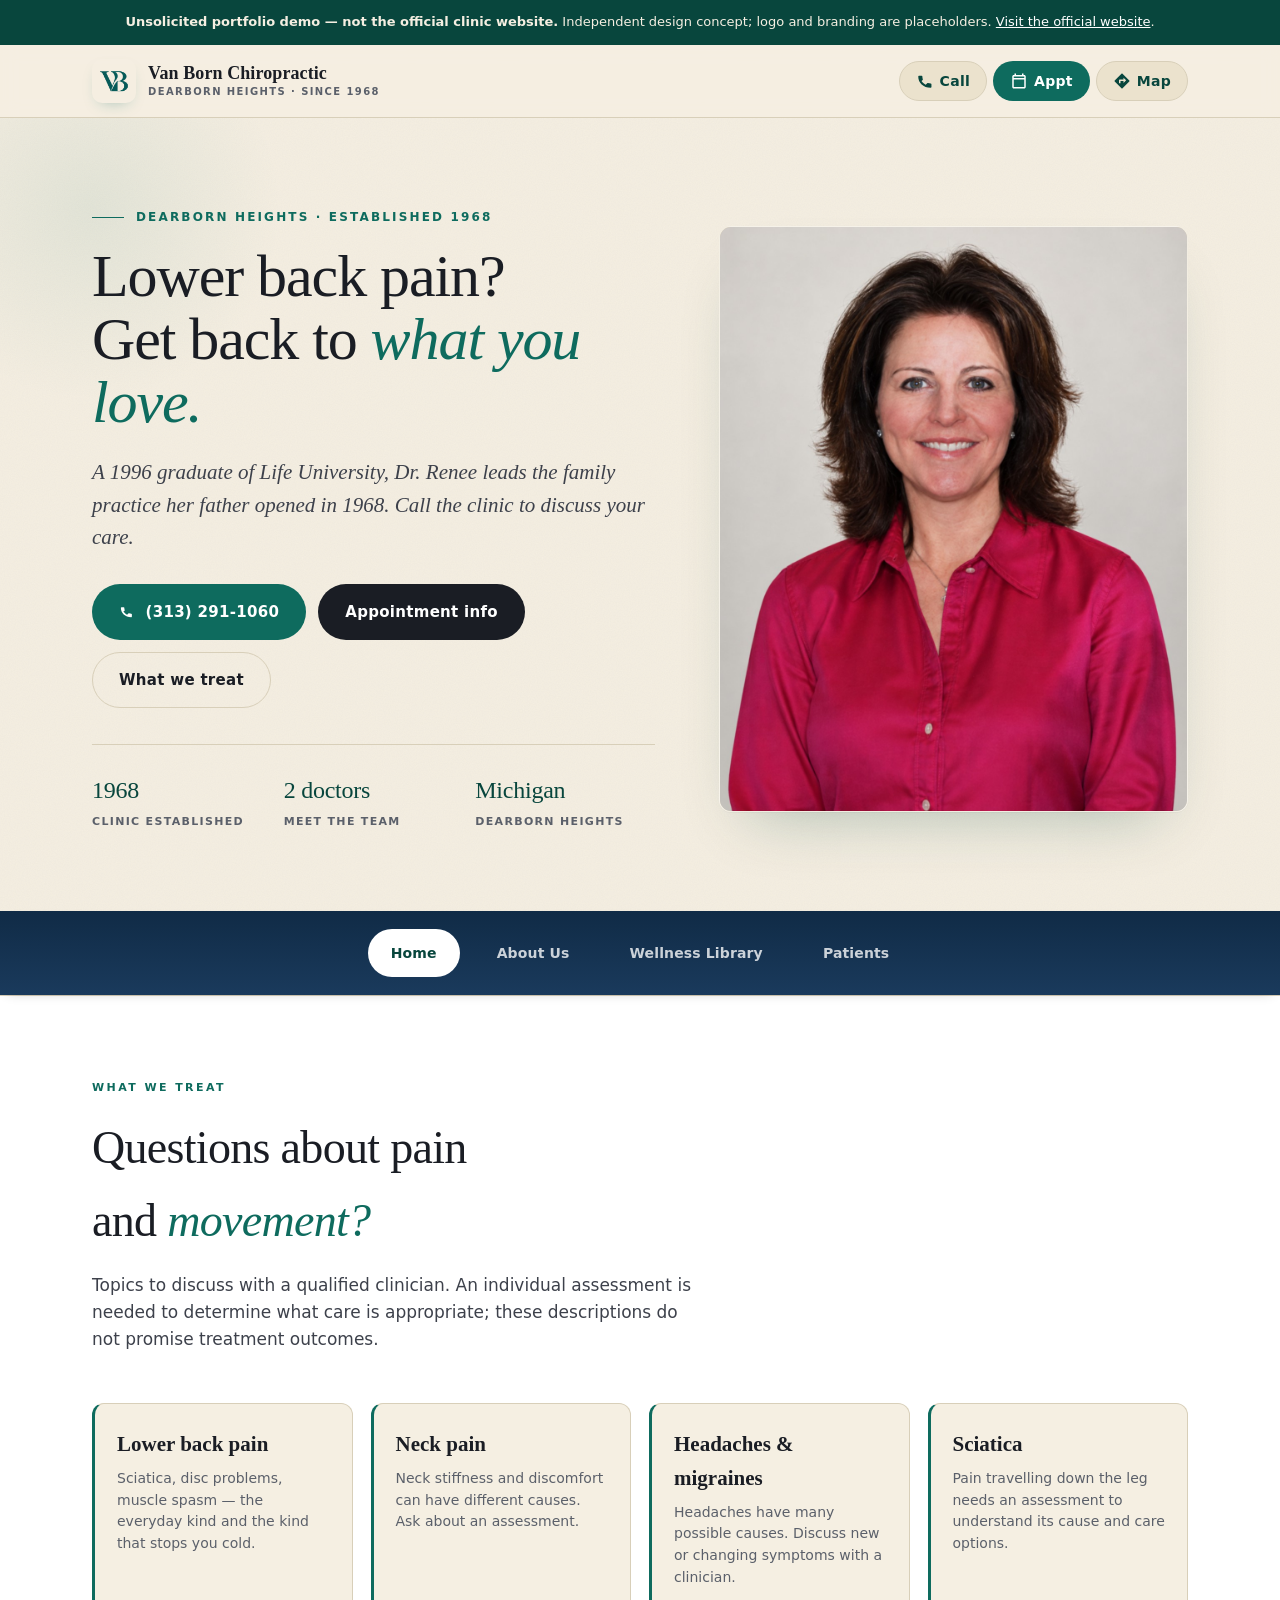
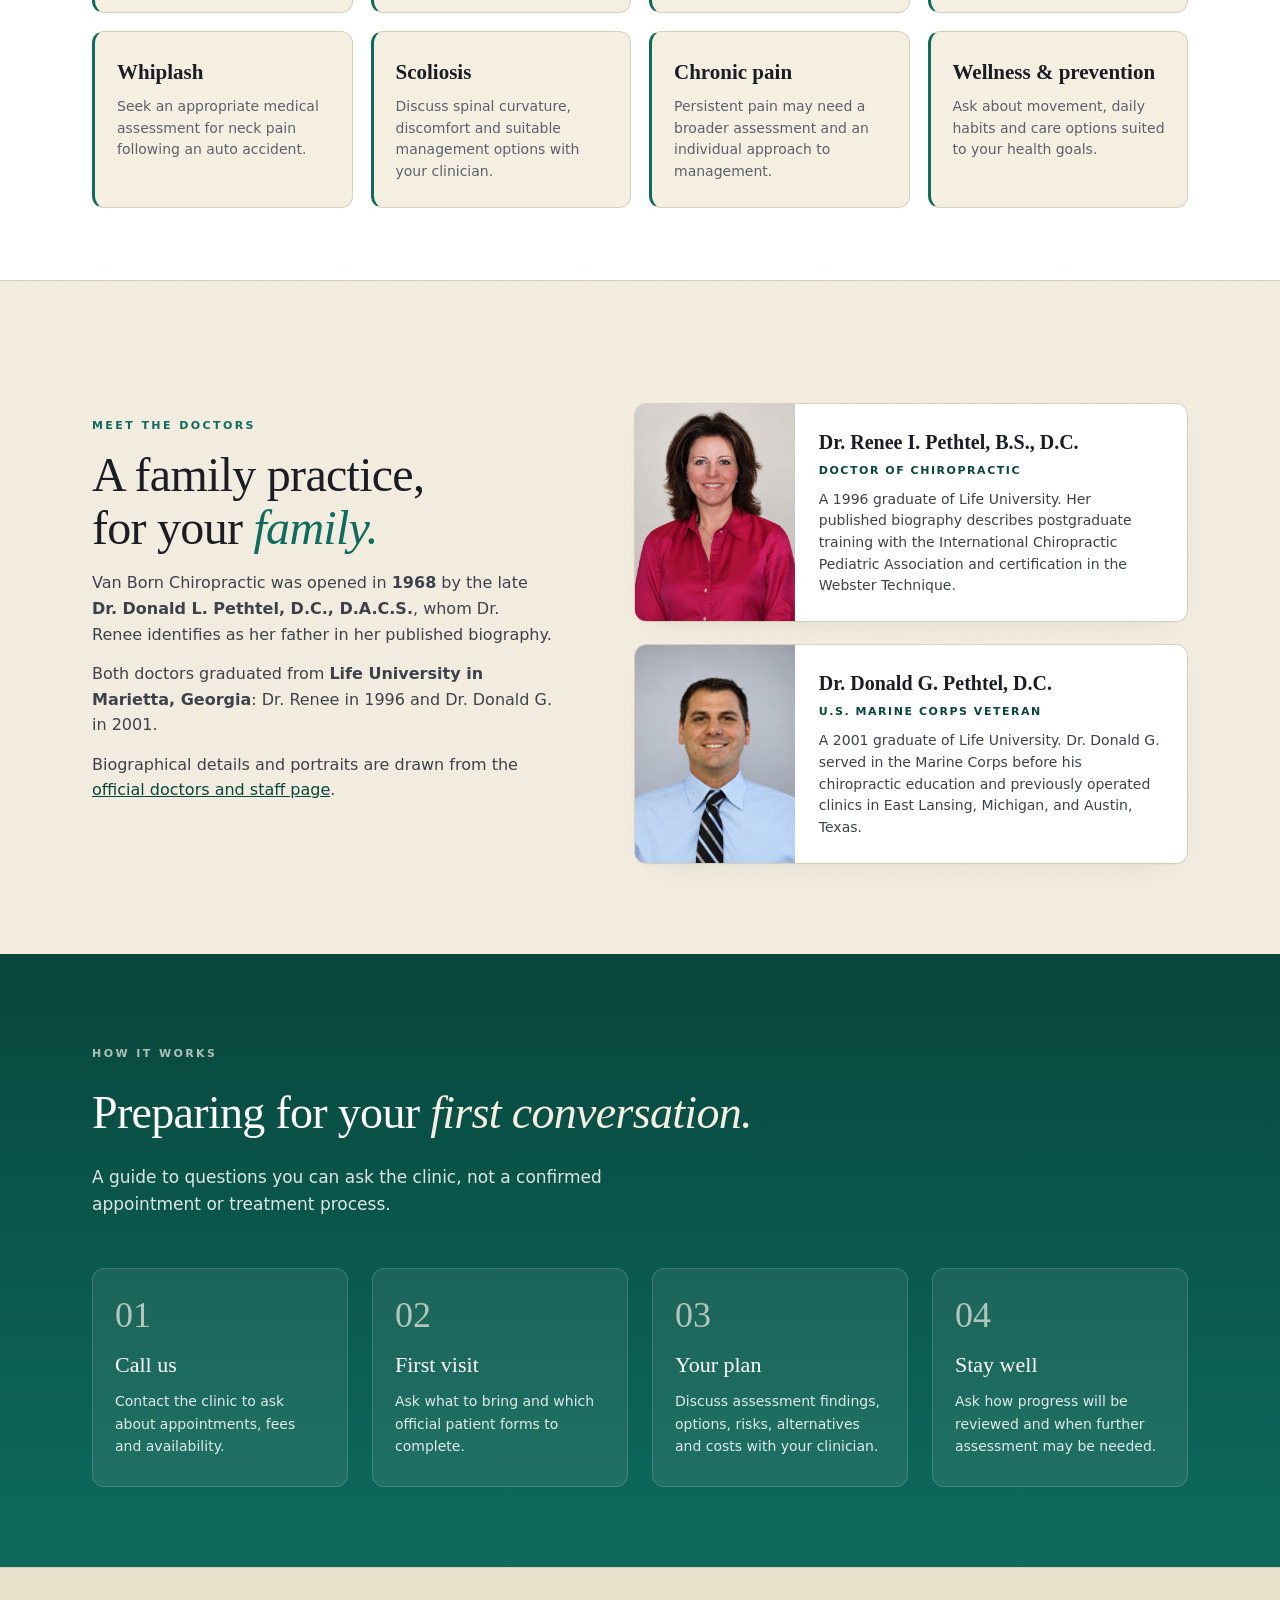
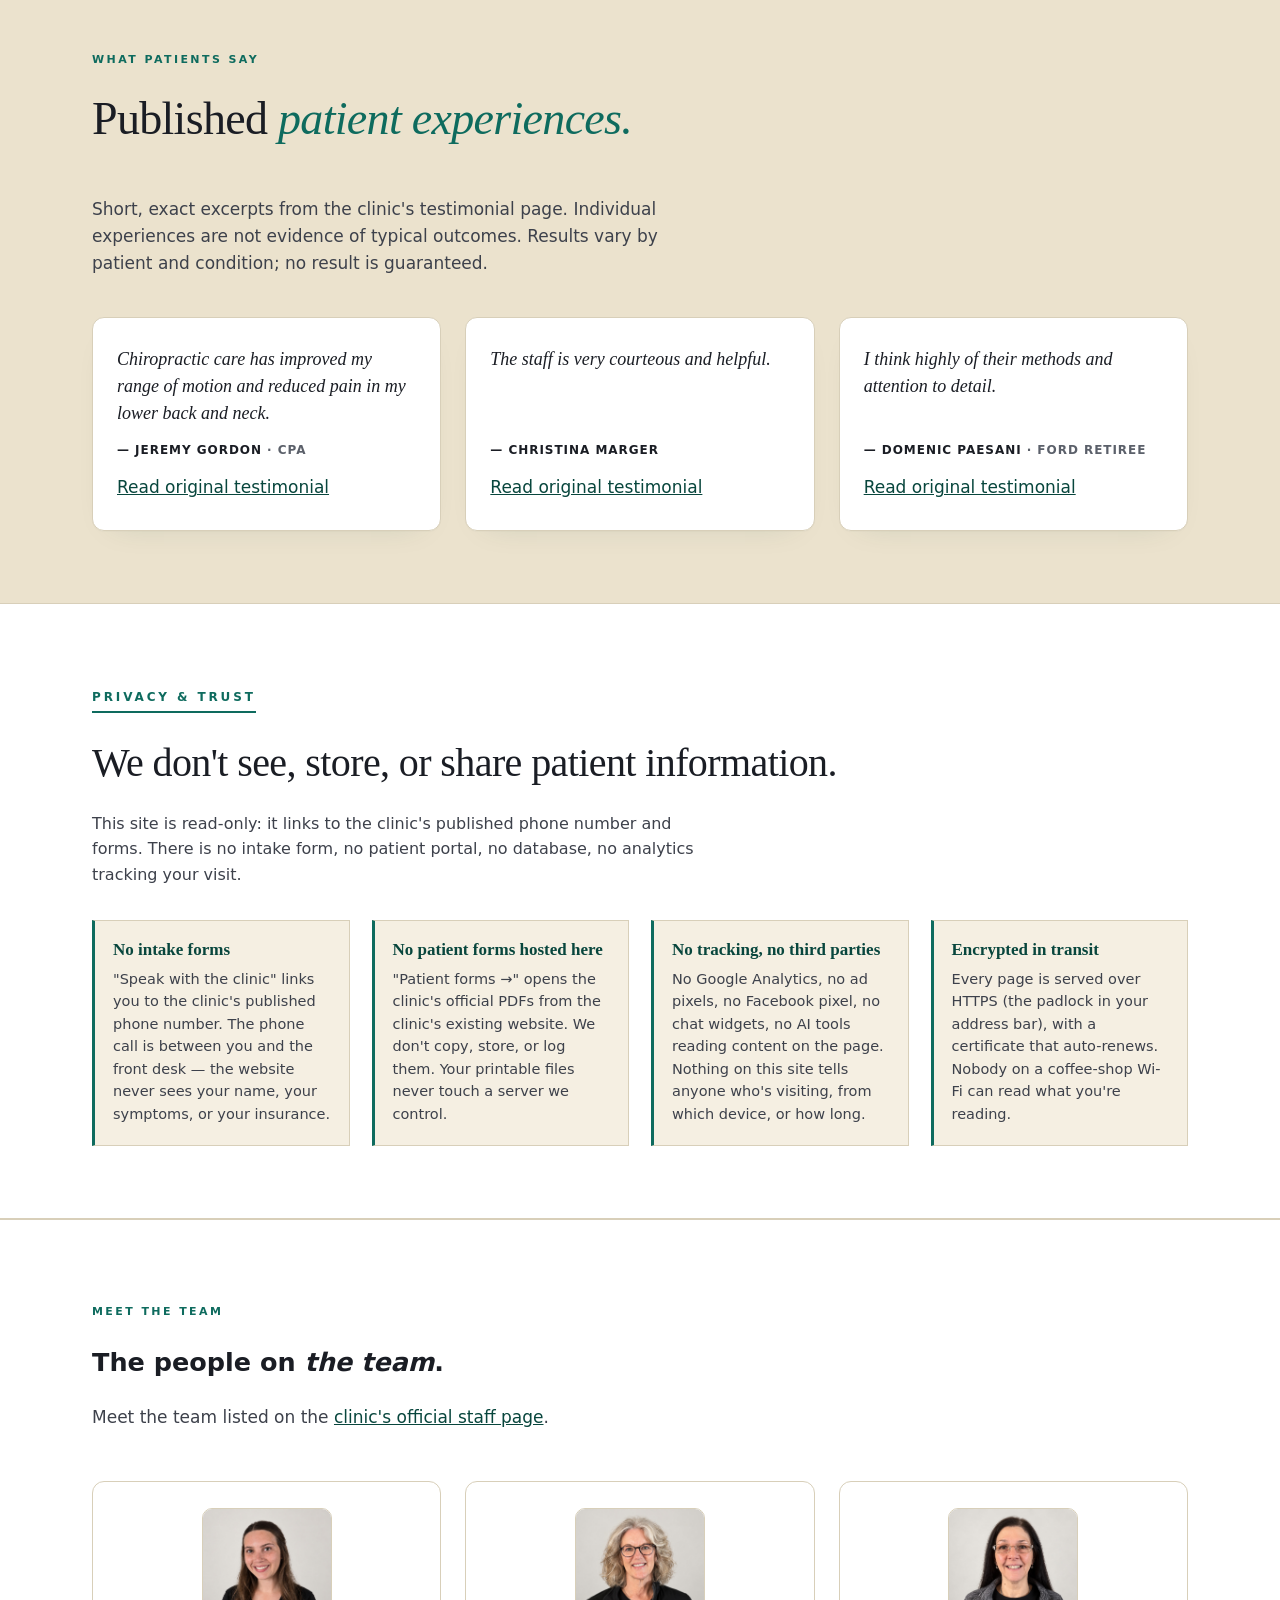
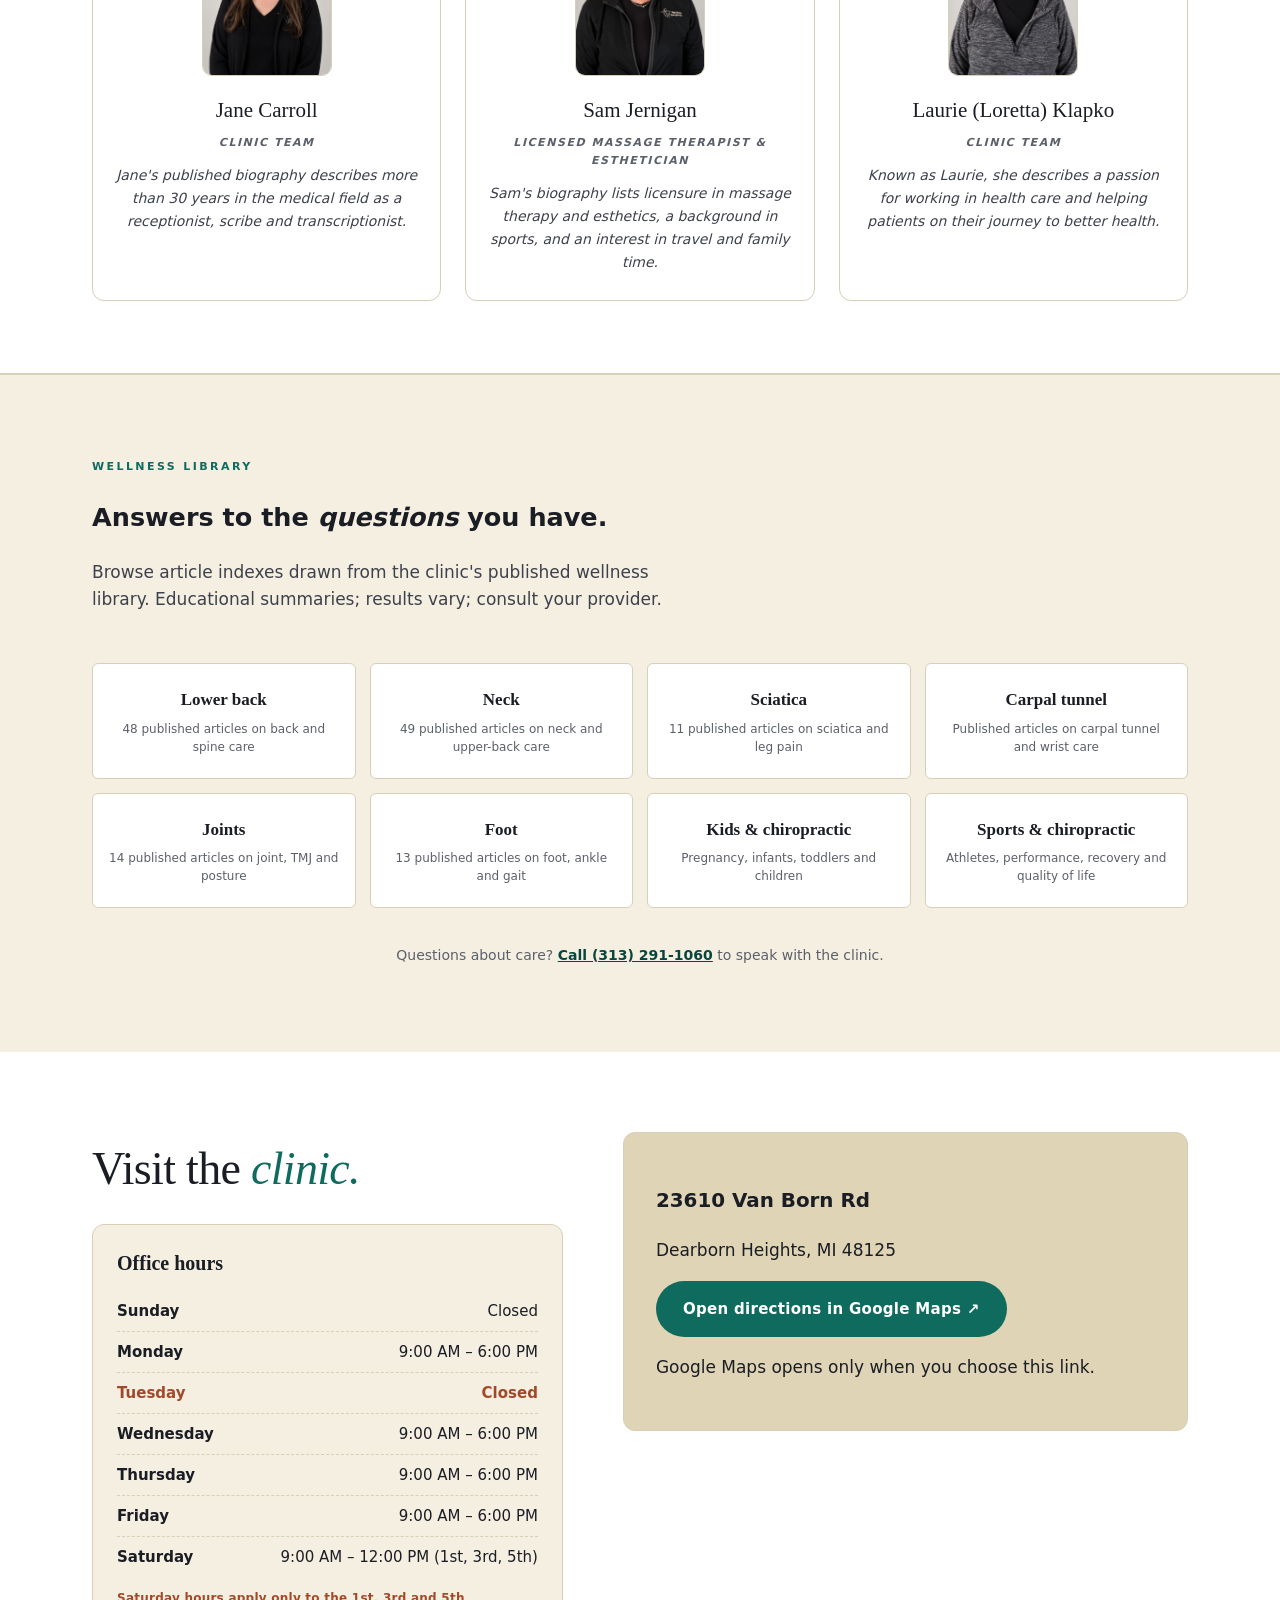
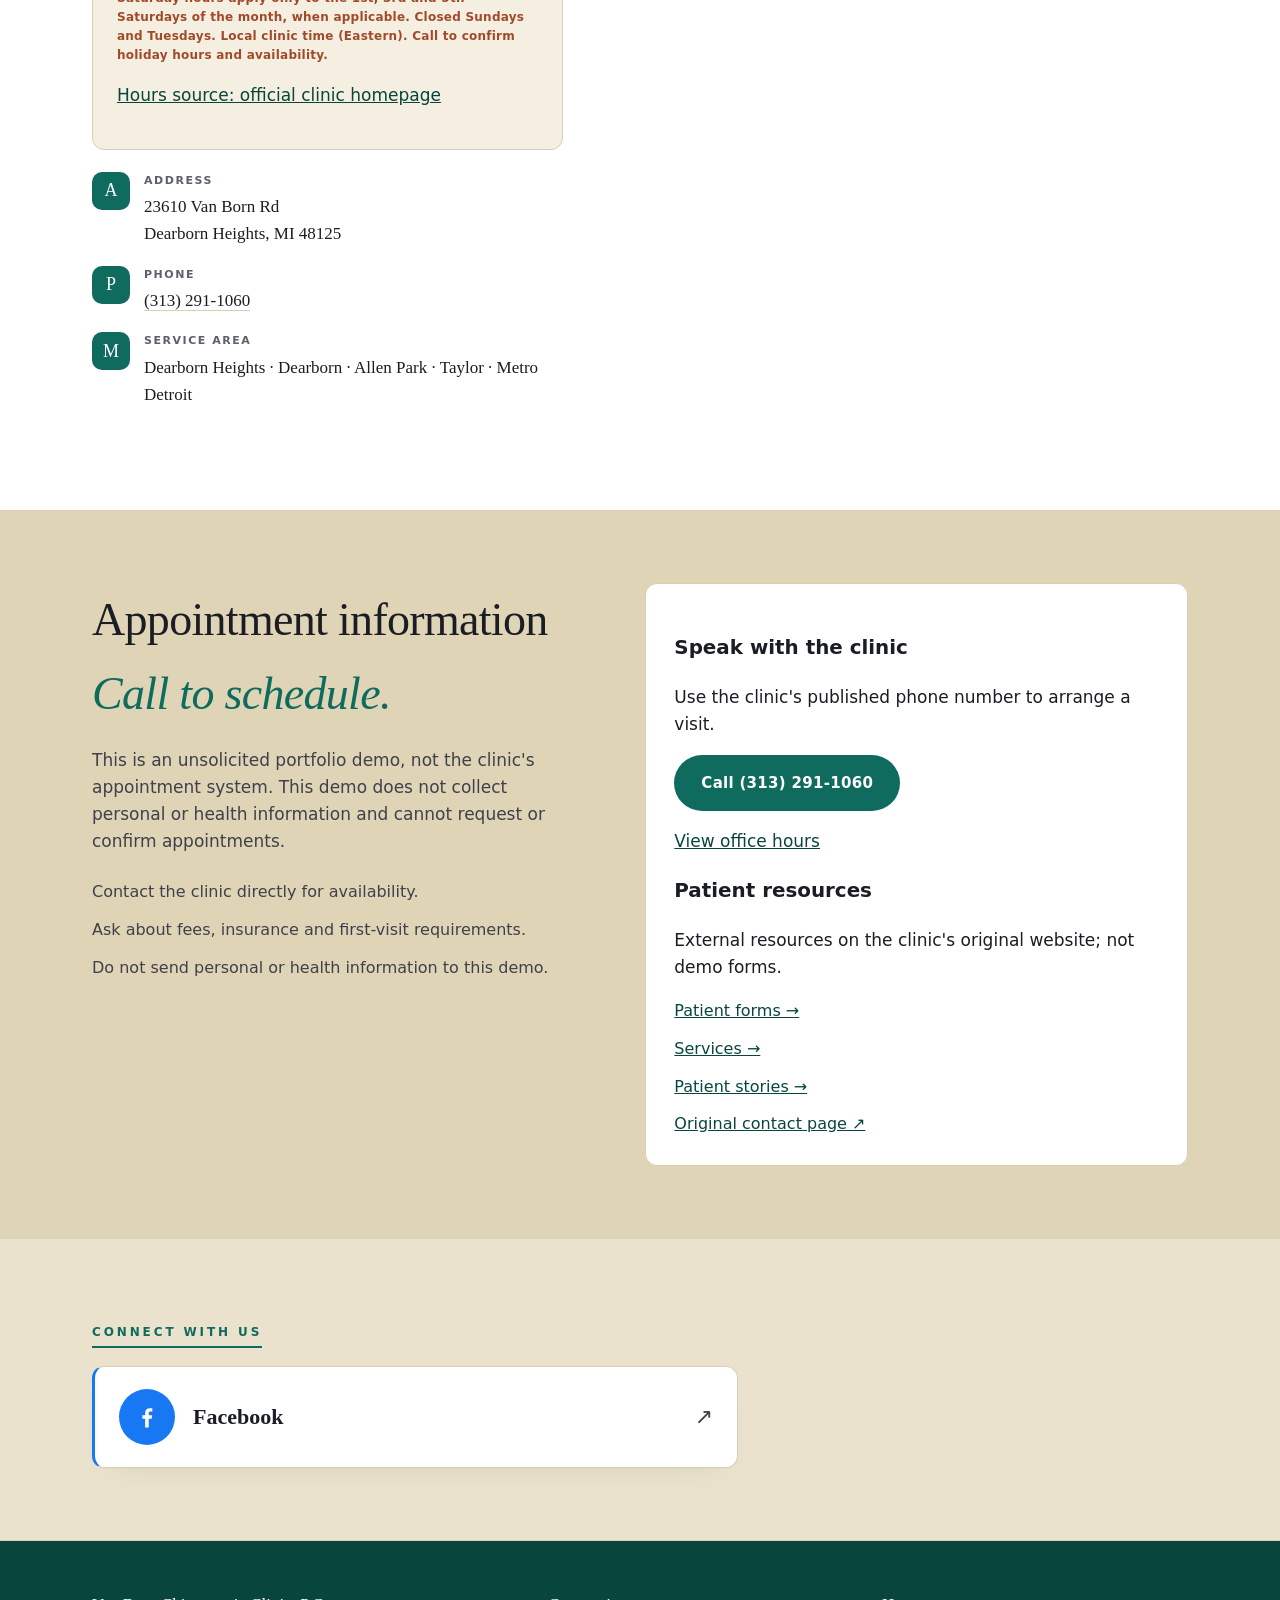
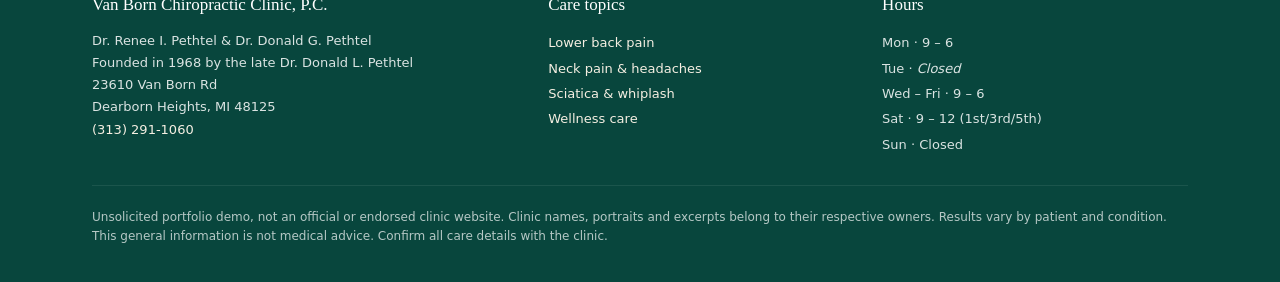
==== index.html @ 7bb1f462 "Van Born: move 'Connect with us' to page bottom + slim card User feedback (with two screenshots show" ====
<!DOCTYPE html>
<html lang="en">
<head>
<meta charset="UTF-8" />
<meta name="viewport" content="width=device-width, initial-scale=1, viewport-fit=cover" />
<meta name="theme-color" content="#0e6b5e" />
<meta name="robots" content="noindex, nofollow" />
<meta name="description" content="Unsolicited portfolio demo for Van Born Chiropractic, founded in 1968 by the late Dr. Donald L. Pethtel. Not the official clinic website." />
<meta property="og:title" content="Portfolio demo — Van Born Chiropractic · Since 1968" />
<meta property="og:description" content="Independent, unsolicited design concept. Not the official clinic website. No appointment or health information is collected." />
<meta property="og:type" content="website" />
<title>Portfolio demo — Van Born Chiropractic · Since 1968</title>
<link rel="icon" href="assets/v-monogram-final.png" type="image/png" />

<script type="application/ld+json">
{
  "@context": "https://schema.org",
  "@type": "WebPage",
  "name": "Unsolicited portfolio demo — Van Born Chiropractic",
  "description": "Independent design concept, not the official clinic website.",
  "about": {
    "@type": "MedicalClinic",
    "name": "Van Born Chiropractic Clinic, P.C.",
    "url": "https://www.vanbornchiropractic.com/",
    "foundingDate": "1968",
    "founder": { "@type": "Person", "name": "Donald L. Pethtel" }
  }
}
</script>

<style>
/* ===========================================================
   VAN BORN CHIROPRACTIC v2
   Palette: deep medical-green + cream + brass
   Idea: warm, clinical-but-not-cold. Phone-CTA first.
   =========================================================== */
:root {
  --c-green:       #0e6b5e;
  --c-green-dark:  #08463d;
  --c-green-light: #14927f;
  --c-cream:       #f5efe2;
  --c-cream-2:     #ebe2cd;
  --c-cream-3:     #e0d4b6;
  --c-ink:         #1a1d24;
  --c-ink-soft:    #3d414b;
  --c-muted:       #5b606a;
  --c-line:        #d8cfb9;
  --c-brass:       #b8975c;
  --c-rust:        #a04a2a;
  --r: 6px;
  --r-lg: 12px;
  --max: 1140px;
  --serif: "Cormorant Garamond", "Garamond", Georgia, serif;
  --sans:  "Inter", -apple-system, BlinkMacSystemFont, "Segoe UI", system-ui, sans-serif;
}
* { box-sizing: border-box; }
html { -webkit-text-size-adjust: 100%; scroll-behavior: smooth; }
body {
  margin: 0;
  font-family: var(--sans);
  background: var(--c-cream);
  color: var(--c-ink);
  line-height: 1.6;
  font-size: 17px;
  /* subtle paper grain */
  background-image: url("data:image/svg+xml;utf8,<svg xmlns='http://www.w3.org/2000/svg' width='240' height='240'><filter id='n'><feTurbulence type='fractalNoise' baseFrequency='0.85' numOctaves='2' stitchTiles='stitch'/><feColorMatrix values='0 0 0 0 0.16 0 0 0 0 0.14 0 0 0 0 0.10 0 0 0 0.04 0'/></filter><rect width='240' height='240' filter='url(%23n)'/></svg>");
}
img { max-width: 100%; height: auto; display: block; }
a { color: var(--c-green-dark); }
button { font: inherit; cursor: pointer; }

.wrap { max-width: var(--max); margin: 0 auto; padding: 0 22px; }

/* ===========================================================
   Header — phone-CTA visible up top
   =========================================================== */
header.top {
  background: var(--c-cream);
  border-bottom: 1px solid var(--c-line);
  position: sticky; top: 0; z-index: 50;
  backdrop-filter: blur(8px);
  -webkit-backdrop-filter: blur(8px);
  background: rgba(245, 239, 226, 0.94);
}
header.top .wrap {
  display: flex; align-items: center; justify-content: space-between;
  padding: 14px 22px;
  gap: 14px;
}
.brand { display: flex; align-items: center; gap: 12px; text-decoration: none; color: var(--c-ink); }

.brand .name {
  font-family: var(--serif);
  font-size: 18px;
  font-weight: 600;
  line-height: 1.05;
  letter-spacing: .005em;
}
.brand .name small {
  display: block;
  font-family: var(--sans);
  font-size: 10px;
  font-weight: 700;
  letter-spacing: .14em;
  text-transform: uppercase;
  color: var(--c-muted);
  margin-top: 4px;
}

header.top .call {
  background: var(--c-green);
  color: #fff;
  text-decoration: none;
  padding: 12px 18px;
  border-radius: 999px;
  font-weight: 700;
  font-size: 14px;
  letter-spacing: .02em;
  display: inline-flex;
  align-items: center;
  gap: 8px;
  white-space: nowrap;
  transition: background .12s ease, transform .12s ease;
}
header.top .call:hover { background: var(--c-green-dark); }
header.top .call:active { transform: translateY(1px); }
header.top .call .num { display: none; }
@media (min-width: 540px) { header.top .call .num { display: inline; } }

/* ===========================================================
   Hero — patient pain point, click-to-call, no stock photo
   =========================================================== */
.hero {
  padding: 64px 0 50px;
  position: relative;
  overflow: hidden;
}
.hero::before {
  /* Soft green wash on left */
  content: "";
  position: absolute;
  top: -120px; left: -120px;
  width: 420px; height: 420px;
  background: radial-gradient(circle, rgba(14,107,94,0.08), transparent 65%);
  pointer-events: none;
}
.hero .wrap {
  display: grid; gap: 50px;
  align-items: center;
  position: relative;
}
@media (min-width: 880px) {
  .hero .wrap { grid-template-columns: 1.2fr 1fr; gap: 64px; }
  .hero { padding: 90px 0 80px; }
}
.hero .eyebrow {
  font-size: 12px; font-weight: 700;
  letter-spacing: .18em; text-transform: uppercase;
  color: var(--c-green);
  margin: 0 0 18px;
  display: flex; align-items: center; gap: 12px;
}
.hero .eyebrow::before {
  content: ""; width: 32px; height: 1px; background: var(--c-green);
}
.hero h1 {
  font-family: var(--serif);
  font-weight: 500;
  font-size: clamp(38px, 6.5vw, 60px);
  line-height: 1.05;
  letter-spacing: -0.018em;
  margin: 0 0 22px;
  color: var(--c-ink);
}
.hero h1 em { font-style: italic; color: var(--c-green); }
.hero .lede {
  font-family: var(--serif);
  font-style: italic;
  font-size: clamp(17px, 2.2vw, 21px);
  color: var(--c-ink-soft);
  max-width: 32em;
  margin: 0 0 30px;
  line-height: 1.55;
}
.hero .ctas { display: flex; flex-wrap: wrap; gap: 12px; align-items: center; }
.btn {
  display: inline-flex; align-items: center; gap: 10px;
  padding: 15px 26px;
  border-radius: 999px;
  font-weight: 700; font-size: 15px;
  text-decoration: none;
  letter-spacing: .02em;
  border: 1px solid transparent;
  min-height: 54px;
  transition: transform .12s ease, background .12s ease, border-color .12s ease;
}
.btn-call { background: var(--c-green); color: #fff; }
.btn-call:hover { background: var(--c-green-dark); }
.btn-book { background: var(--c-ink); color: #fff; }
.btn-book:hover { background: var(--c-rust); }
.btn-ghost { background: transparent; color: var(--c-ink); border-color: var(--c-line); }
.btn-ghost:hover { border-color: var(--c-ink); }
.btn:active { transform: translateY(1px); }

.hero .meta {
  display: grid;
  grid-template-columns: 1fr 1fr 1fr;
  gap: 16px 12px;
  margin-top: 36px;
  padding-top: 26px;
  border-top: 1px solid var(--c-line);
  font-size: 11px;
  letter-spacing: .12em;
  text-transform: uppercase;
  color: var(--c-muted);
  font-weight: 700;
}
.hero .meta strong {
  display: block;
  font-family: var(--serif);
  font-size: 24px;
  font-weight: 500;
  color: var(--c-green-dark);
  letter-spacing: -0.01em;
  margin-bottom: 4px;
  text-transform: none;
}

/* Portrait placeholder */
.portrait {
  position: relative;
  aspect-ratio: 4 / 5;
  background: linear-gradient(160deg, var(--c-cream-3), var(--c-cream-2));
  border-radius: var(--r-lg);
  overflow: hidden;
  box-shadow: 0 30px 60px -30px rgba(8,70,61,.3), 0 1px 0 rgba(0,0,0,.03);
  border: 1px solid rgba(255,255,255,.6);
}
.portrait svg { position: absolute; inset: 0; width: 100%; height: 100%; }
.portrait .photo-tag {
  position: absolute;
  bottom: 14px; left: 14px;
  background: rgba(8,70,61,.85);
  color: var(--c-cream);
  padding: 5px 11px;
  border-radius: 999px;
  font-size: 10px;
  font-weight: 700;
  letter-spacing: .12em;
  text-transform: uppercase;
}

/* ===========================================================
   Conditions — what we treat
   =========================================================== */
.conditions {
  background: #fff;
  border-top: 1px solid var(--c-line);
  border-bottom: 1px solid var(--c-line);
}
.conditions h2 {
  font-family: var(--serif);
  font-weight: 500;
  font-size: clamp(32px, 4.5vw, 46px);
  letter-spacing: -0.015em;
  margin: 0 0 14px;
}
.conditions h2 em { font-style: italic; color: var(--c-green); }
.conditions .lede { font-size: 17px; color: var(--c-ink-soft); max-width: 36em; margin: 0 0 50px; }

.condition-grid {
  display: grid;
  grid-template-columns: 1fr;
  gap: 18px;
}
@media (min-width: 720px) { .condition-grid { grid-template-columns: repeat(3, 1fr); } }
@media (min-width: 980px) { .condition-grid { grid-template-columns: repeat(4, 1fr); } }

.condition {
  padding: 24px 22px;
  background: var(--c-cream);
  border: 1px solid var(--c-line);
  border-radius: var(--r-lg);
  border-left: 3px solid var(--c-green);
  transition: transform .14s ease, box-shadow .14s ease;
}
.condition:hover {
  transform: translateY(-2px);
  box-shadow: 0 10px 24px -16px rgba(14,107,94,.25);
}
.condition .ico {
  width: 42px; height: 42px;
  background: rgba(14,107,94,.1);
  color: var(--c-green-dark);
  border-radius: 10px;
  display: grid; place-items: center;
  margin-bottom: 14px;
}
.condition .ico svg { width: 22px; height: 22px; }
.condition h3 {
  font-family: var(--serif);
  font-size: 21px;
  font-weight: 600;
  margin: 0 0 6px;
  color: var(--c-ink);
}
.condition p { margin: 0; font-size: 14px; color: var(--c-muted); line-height: 1.55; }

/* ===========================================================
   About — Dr. Pethtel
   =========================================================== */
section.about { padding: 90px 0; }
section.about .wrap {
  display: grid; gap: 60px;
  align-items: center;
}
@media (min-width: 880px) {
  section.about .wrap { grid-template-columns: 1fr 1.2fr; gap: 80px; }
}
.about .photo {
  position: relative;
  aspect-ratio: 1 / 1;
  background: linear-gradient(160deg, var(--c-cream-3), var(--c-cream-2));
  border-radius: var(--r-lg);
  overflow: hidden;
  border: 1px solid rgba(255,255,255,.6);
  box-shadow: 0 30px 60px -30px rgba(8,70,61,.3), 0 1px 0 rgba(0,0,0,.03);
}
.about .photo svg { width: 100%; height: 100%; }
.about .photo .photo-tag {
  position: absolute;
  bottom: 14px; left: 14px;
  background: rgba(8,70,61,.85);
  color: var(--c-cream);
  padding: 5px 11px;
  border-radius: 999px;
  font-size: 10px;
  font-weight: 700;
  letter-spacing: .12em;
  text-transform: uppercase;
}

.about h2 {
  font-family: var(--serif);
  font-size: clamp(32px, 4.5vw, 48px);
  font-weight: 500;
  margin: 0 0 16px;
  letter-spacing: -0.015em;
  line-height: 1.1;
}
.about h2 em { font-style: italic; color: var(--c-green); }
.about .pullquote {
  font-family: var(--serif);
  font-style: italic;
  font-size: clamp(20px, 2.4vw, 24px);
  line-height: 1.45;
  color: var(--c-ink);
  border-left: 2px solid var(--c-green);
  padding-left: 22px;
  margin: 0 0 22px;
}
.about p { font-size: 16px; color: var(--c-ink-soft); margin: 0 0 14px; }
.about .creds {
  display: grid;
  grid-template-columns: repeat(2, 1fr);
  gap: 12px;
  margin-top: 22px;
  padding-top: 22px;
  border-top: 1px solid var(--c-line);
}
.about .creds div { display: flex; flex-direction: column; gap: 4px; }
.about .creds .l {
  font-size: 10px; font-weight: 700; letter-spacing: .14em; text-transform: uppercase;
  color: var(--c-muted);
}
.about .creds .v {
  font-family: var(--serif); font-size: 17px; color: var(--c-ink); font-weight: 500;
}

/* ===========================================================
   Process — 4 steps
   =========================================================== */
section.process {
  background: linear-gradient(180deg, var(--c-green-dark), var(--c-green));
  color: #fff;
  padding: 80px 0;
}
section.process .eyebrow {
  font-size: 11px; font-weight: 700;
  letter-spacing: .22em; text-transform: uppercase;
  color: var(--c-cream);
  opacity: .7;
  margin-bottom: 14px;
}
section.process h2 {
  font-family: var(--serif);
  font-size: clamp(32px, 4.5vw, 46px);
  font-weight: 500;
  margin: 0 0 14px;
  letter-spacing: -0.015em;
}
section.process h2 em { font-style: italic; color: var(--c-cream); }
section.process .lede {
  font-size: 17px;
  color: rgba(255,255,255,.86);
  max-width: 36em;
  margin: 0 0 50px;
}
.process-grid {
  display: grid; gap: 24px;
  grid-template-columns: 1fr;
}
@media (min-width: 760px) {
  .process-grid { grid-template-columns: repeat(2, 1fr); }
}
@media (min-width: 980px) {
  .process-grid { grid-template-columns: repeat(4, 1fr); }
}
.step {
  background: rgba(255,255,255,.07);
  border: 1px solid rgba(255,255,255,.15);
  border-radius: var(--r-lg);
  padding: 28px 22px;
}
.step .n {
  font-family: var(--serif);
  font-weight: 500;
  font-size: 36px;
  color: var(--c-cream);
  line-height: 1;
  margin-bottom: 14px;
  opacity: .7;
}
.step h3 {
  font-family: var(--serif);
  font-weight: 500;
  font-size: 22px;
  margin: 0 0 8px;
}
.step p { margin: 0; font-size: 14px; color: rgba(255,255,255,.86); line-height: 1.6; }

/* ===========================================================
   Top nav tabs — mirrors original Van Born menu
   =========================================================== */
.topnav {
  background: linear-gradient(180deg, #102b46 0%, #1a3a5c 100%);
  padding: 18px 0;
  position: sticky;
  top: var(--header-height, 0px);
  z-index: 45;
  box-shadow: 0 4px 12px -8px rgba(0, 0, 0, 0.3);
}
.topnav .wrap {
  display: flex;
  gap: 10px;
  flex-wrap: wrap;
  justify-content: center;
}
.tn-tab {
  flex: 1;
  min-width: 120px;
  max-width: 220px;
  text-align: center;
  padding: 14px 18px;
  color: #fff;
  text-decoration: none;
  font-family: var(--serif);
  font-size: 20px;
  font-weight: 500;
  letter-spacing: 0.005em;
  border: 2px solid rgba(255, 255, 255, 0.4);
  border-radius: 6px;
  background: transparent;
  transition: background 0.14s ease, border-color 0.14s ease, transform 0.12s ease;
}
.tn-tab:hover {
  background: rgba(255, 255, 255, 0.1);
  border-color: rgba(255, 255, 255, 0.7);
}
.tn-tab.tn-active {
  background: rgba(255, 255, 255, 0.08);
  border-color: rgba(255, 255, 255, 0.85);
  font-style: italic;
}
@media (max-width: 540px) {
  .topnav { padding: 12px 0; }
  .tn-tab { font-size: 16px; padding: 10px 12px; min-width: 0; }
}

/* ===========================================================
   Doctors grid — two-card layout
   =========================================================== */
.doctors-grid {
  display: grid;
  gap: 22px;
  margin-top: 32px;
}
.doc-card {
  background: #fff;
  border: 1px solid var(--c-line);
  border-radius: var(--r-lg);
  overflow: hidden;
  display: grid;
  grid-template-columns: 130px 1fr;
  gap: 0;
  box-shadow: 0 1px 0 rgba(0, 0, 0, 0.02), 0 12px 32px -22px rgba(8, 70, 61, 0.18);
}
.doc-card img {
  width: 100%;
  height: 100%;
  object-fit: cover;
  object-position: center top;
}
.doc-info {
  padding: 18px 20px 20px;
}
.doc-card h3 {
  font-family: var(--serif);
  font-size: 20px;
  font-weight: 600;
  margin: 0 0 4px;
  color: var(--c-ink);
}
.doc-card .doc-title {
  font-size: 11px;
  font-weight: 700;
  letter-spacing: 0.14em;
  text-transform: uppercase;
  color: var(--c-green-dark);
  margin: 0 0 10px;
}
.doc-card p {
  margin: 0;
  font-size: 14px;
  color: var(--c-ink-soft);
  line-height: 1.55;
}
@media (min-width: 540px) {
  .doc-card { grid-template-columns: 160px 1fr; }
  .doc-info { padding: 22px 24px 24px; }
}

/* Portrait used as a real-image frame (was SVG placeholder) */
.portrait img {
  width: 100%;
  height: 100%;
  object-fit: cover;
  object-position: center 28%;
  display: block;
}

/* ===========================================================
   Staff
   =========================================================== */
.staff {
  background: #fff;
  border-top: 1px solid var(--c-line);
  border-bottom: 1px solid var(--c-line);
}
.staff-grid {
  display: grid;
  gap: 22px;
  grid-template-columns: 1fr;
}
@media (min-width: 720px) { .staff-grid { grid-template-columns: repeat(3, 1fr); } }
.staff-card {
  background: var(--c-cream);
  border: 1px solid var(--c-line);
  border-radius: var(--r-lg);
  padding: 28px 24px;
  text-align: center;
  box-shadow: 0 1px 0 rgba(0, 0, 0, 0.02);
}
.staff-avatar {
  width: 80px;
  height: 80px;
  border-radius: 50%;
  margin: 0 auto 16px;
  display: grid;
  place-items: center;
  font-family: var(--serif);
  font-size: 28px;
  font-weight: 600;
  color: var(--c-green-dark);
  letter-spacing: 0.02em;
  border: 2px solid rgba(255, 255, 255, 0.6);
  box-shadow: 0 4px 12px -6px rgba(8, 70, 61, 0.3);
}
.staff-headshot {
  width: 150px;
  height: 194px;
  object-fit: cover;
  object-position: center top;
  border-radius: 12px;
  margin: 0 auto 22px;
  border: 1px solid var(--c-line);
}
.staff-card h3 {
  font-family: var(--serif);
  font-size: 20px;
  font-weight: 600;
  margin: 0 0 4px;
  color: var(--c-ink);
}
.staff-card .staff-role {
  font-size: 11px;
  font-weight: 700;
  letter-spacing: 0.14em;
  text-transform: uppercase;
  color: var(--c-muted);
  margin: 0 0 12px;
}
.staff-card p {
  margin: 0;
  font-size: 14px;
  color: var(--c-ink-soft);
  line-height: 1.6;
  font-style: italic;
}

/* ===========================================================
   Wellness library
   =========================================================== */
.library {
  background: var(--c-cream);
  border-top: 1px solid var(--c-line);
}
.lib-grid {
  display: grid;
  gap: 14px;
  grid-template-columns: 1fr 1fr;
}
@media (min-width: 720px) { .lib-grid { grid-template-columns: repeat(4, 1fr); } }
.lib-card {
  display: flex;
  flex-direction: column;
  align-items: center;
  text-align: center;
  padding: 22px 16px;
  background: #fff;
  border: 1px solid var(--c-line);
  border-radius: var(--r);
  text-decoration: none;
  color: var(--c-ink);
  transition: transform 0.14s ease, border-color 0.14s ease, box-shadow 0.14s ease;
}
.lib-card:hover {
  transform: translateY(-2px);
  border-color: var(--c-green);
  box-shadow: 0 12px 28px -18px rgba(8, 70, 61, 0.3);
}
.lib-ico {
  font-size: 30px;
  margin-bottom: 10px;
  line-height: 1;
}
.lib-card h3 {
  font-family: var(--serif);
  font-size: 17px;
  font-weight: 600;
  margin: 0 0 6px;
}
.lib-card p {
  margin: 0;
  font-size: 12px;
  color: var(--c-muted);
  line-height: 1.5;
}

/* ===========================================================
   Reviews (kept from previous design)
   =========================================================== */
.reviews {
  background: var(--c-cream-2);
  border-top: 1px solid var(--c-line);
}
.reviews .section-eyebrow {
  font-size: 11px; font-weight: 700;
  letter-spacing: .22em; text-transform: uppercase;
  color: var(--c-green);
  margin-bottom: 14px;
}
.reviews h2 {
  font-family: var(--serif);
  font-size: clamp(32px, 4.5vw, 46px);
  font-weight: 500;
  margin: 0 0 40px;
  letter-spacing: -0.015em;
}
.reviews h2 em { font-style: italic; color: var(--c-green); }
.review-grid {
  display: grid; gap: 24px;
  grid-template-columns: 1fr;
}
@media (min-width: 760px) { .review-grid { grid-template-columns: repeat(3, 1fr); } }
.review {
  background: #fff;
  border-radius: var(--r-lg);
  padding: 28px 24px;
  border: 1px solid var(--c-line);
  display: flex; flex-direction: column; gap: 14px;
  box-shadow: 0 1px 0 rgba(0,0,0,.02), 0 12px 32px -22px rgba(8,70,61,.18);
}
.review .stars {
  color: var(--c-brass);
  font-size: 17px;
  letter-spacing: 2px;
}
.review blockquote {
  margin: 0;
  font-family: var(--serif);
  font-style: italic;
  font-size: 18px;
  line-height: 1.5;
  color: var(--c-ink);
}
.review .attr {
  font-size: 12px;
  letter-spacing: .08em;
  text-transform: uppercase;
  color: var(--c-muted);
  font-weight: 700;
  margin-top: auto;
}
.review .attr strong { color: var(--c-ink); font-weight: 700; }

/* ===========================================================
   Hours & Map
   =========================================================== */
section.visit {
  padding: 80px 0;
  background: #fff;
}
.visit .wrap {
  display: grid; gap: 40px;
}
@media (min-width: 880px) { .visit .wrap { grid-template-columns: 1fr 1.2fr; gap: 60px; align-items: start; } }
.visit h2 {
  font-family: var(--serif);
  font-size: clamp(32px, 4.5vw, 46px);
  font-weight: 500;
  margin: 0 0 18px;
  letter-spacing: -0.015em;
}
.visit h2 em { font-style: italic; color: var(--c-green); }
.visit .hours-card {
  background: var(--c-cream);
  border: 1px solid var(--c-line);
  border-radius: var(--r-lg);
  padding: 22px 24px;
  margin-bottom: 22px;
}
.visit .hours-card h3 {
  margin: 0 0 12px;
  font-family: var(--serif);
  font-size: 20px;
  font-weight: 600;
}
.visit .hours-row {
  display: flex; justify-content: space-between;
  padding: 8px 0;
  border-bottom: 1px dashed var(--c-line);
  font-size: 15px;
}
.visit .hours-row:last-of-type { border-bottom: 0; }
.visit .hours-row .day { font-weight: 600; }
.visit .hours-row.closed { color: var(--c-rust); }
.visit .hours-row.closed .time { font-weight: 700; }
.visit .closed-warn {
  font-size: 12px;
  color: var(--c-rust);
  margin-top: 12px;
  font-weight: 600;
  letter-spacing: .02em;
}
.visit .info-block { display: flex; flex-direction: column; gap: 18px; margin-bottom: 22px; }
.visit .info-block .row { display: flex; gap: 14px; align-items: flex-start; }
.visit .info-block .ico {
  width: 38px; height: 38px; flex-shrink: 0;
  background: var(--c-green); color: #fff;
  border-radius: 10px;
  display: grid; place-items: center;
  font-family: var(--serif); font-size: 18px;
}
.visit .info-block .l {
  font-size: 11px; font-weight: 700; letter-spacing: .14em; text-transform: uppercase;
  color: var(--c-muted); margin-bottom: 4px;
}
.visit .info-block .v {
  font-family: var(--serif); font-size: 17px; color: var(--c-ink);
}
.visit .info-block a { color: var(--c-ink); text-decoration: none; border-bottom: 1px solid var(--c-line); }
.visit .info-block a:hover { border-color: var(--c-green); color: var(--c-green); }

.map {
  border-radius: var(--r-lg);
  overflow: hidden;
  border: 1px solid var(--c-line);
  aspect-ratio: 4 / 3;
  background: var(--c-cream-3);
}
.map iframe { width: 100%; height: 100%; border: 0; }

/* ===========================================================
   Footer
   =========================================================== */
footer {
  background: var(--c-green-dark);
  color: rgba(255,255,255,.78);
  padding: 50px 0 36px;
}
footer .wrap {
  display: grid; gap: 28px;
}
@media (min-width: 760px) { footer .wrap { grid-template-columns: 1.4fr 1fr 1fr; } }
footer h4 {
  font-family: var(--serif);
  font-weight: 500;
  font-size: 17px;
  color: #fff;
  margin: 0 0 12px;
}
footer p { margin: 0; font-size: 13px; line-height: 1.7; }
footer a { color: var(--c-cream); text-decoration: none; }
footer a:hover { text-decoration: underline; }
footer ul { list-style: none; padding: 0; margin: 0; font-size: 13px; line-height: 1.95; }
footer .small {
  font-size: 11px;
  line-height: 1.55;
  color: rgba(255,255,255,.78);
  margin-top: 32px;
  padding-top: 22px;
  border-top: 1px solid rgba(255,255,255,.08);
}

/* ===========================================================
   Open / closed status pill in header
   =========================================================== */
.status-pill {
  display: inline-flex;
  align-items: center;
  gap: 6px;
  font-size: 11px;
  font-weight: 700;
  letter-spacing: 0.06em;
  text-transform: uppercase;
  padding: 6px 10px;
  border-radius: 999px;
  background: rgba(46, 156, 100, 0.12);
  color: var(--c-green-dark);
  border: 1px solid rgba(46, 156, 100, 0.3);
}
.status-pill::before {
  content: "";
  width: 7px; height: 7px;
  border-radius: 50%;
  background: #2e9c64;
  box-shadow: 0 0 0 0 rgba(46, 156, 100, 0.5);
  animation: pulse 1.8s ease-in-out infinite;
}
.status-pill.closed {
  background: rgba(160, 74, 42, 0.1);
  color: var(--c-rust);
  border-color: rgba(160, 74, 42, 0.3);
}
.status-pill.closed::before {
  background: var(--c-rust);
  animation: none;
}
@keyframes pulse {
  0%   { box-shadow: 0 0 0 0 rgba(46, 156, 100, 0.5); }
  70%  { box-shadow: 0 0 0 8px rgba(46, 156, 100, 0); }
  100% { box-shadow: 0 0 0 0 rgba(46, 156, 100, 0); }
}
@media (max-width: 540px) { .status-pill { display: none; } }

/* ===========================================================
   Appointment form section (matches MiSpine's online booking lead)
   =========================================================== */
section.book {
  background: var(--c-cream-3);
  border-top: 1px solid var(--c-line);
}
section.book .wrap {
  display: grid;
  gap: 40px;
  align-items: start;
}
@media (min-width: 880px) {
  section.book .wrap { grid-template-columns: 1fr 1.1fr; gap: 60px; }
}
section.book h2 {
  font-family: var(--serif);
  font-size: clamp(32px, 4.5vw, 46px);
  font-weight: 500;
  margin: 0 0 16px;
  letter-spacing: -0.015em;
}
section.book h2 em { font-style: italic; color: var(--c-green); }
section.book .lede {
  font-size: 17px;
  color: var(--c-ink-soft);
  margin: 0 0 24px;
}
section.book ul {
  list-style: none;
  padding: 0;
  margin: 0;
  display: flex;
  flex-direction: column;
  gap: 12px;
}
section.book ul li {
  display: flex;
  gap: 12px;
  align-items: flex-start;
  font-size: 16px;
  color: var(--c-ink-soft);
}
section.book ul li .check {
  flex-shrink: 0;
  width: 24px; height: 24px;
  background: var(--c-green);
  color: #fff;
  border-radius: 50%;
  display: grid;
  place-items: center;
  font-size: 13px;
  font-weight: 700;
  margin-top: 1px;
}
form.book-form {
  background: #fff;
  border: 1px solid var(--c-line);
  border-radius: var(--r-lg);
  padding: 32px 30px;
  box-shadow: 0 1px 0 rgba(0, 0, 0, 0.02), 0 12px 36px -20px rgba(8, 70, 61, 0.18);
}
form.book-form label {
  display: block;
  font-size: 11px;
  font-weight: 700;
  letter-spacing: 0.12em;
  text-transform: uppercase;
  color: var(--c-muted);
  margin: 18px 0 6px;
}
form.book-form label:first-child { margin-top: 0; }
form.book-form input,
form.book-form select,
form.book-form textarea {
  width: 100%;
  padding: 13px 14px;
  background: var(--c-cream);
  border: 1px solid var(--c-line);
  border-radius: var(--r);
  color: var(--c-ink);
  font: inherit;
  font-size: 15px;
  transition: border-color 0.15s ease, background 0.15s ease;
}
form.book-form input:focus,
form.book-form select:focus,
form.book-form textarea:focus {
  outline: none;
  border-color: var(--c-green);
  background: #fff;
}
form.book-form textarea { min-height: 100px; resize: vertical; }
form.book-form .row-2 {
  display: grid;
  grid-template-columns: 1fr 1fr;
  gap: 14px;
}
form.book-form .btn-submit {
  margin-top: 22px;
  width: 100%;
  background: var(--c-green);
  color: #fff;
  border: 0;
  padding: 16px;
  border-radius: 999px;
  font-weight: 700;
  font-size: 15px;
  letter-spacing: 0.03em;
  transition: background 0.12s ease, transform 0.12s ease;
}
form.book-form .btn-submit:hover { background: var(--c-green-dark); }
form.book-form .btn-submit:active { transform: translateY(1px); }
form.book-form .privacy {
  margin-top: 12px;
  font-size: 12px;
  color: var(--c-muted);
  text-align: center;
}

/* ===========================================================
   Responsive & motion
   =========================================================== */
@media (prefers-reduced-motion: reduce) {
  *, *::before, *::after { transition: none; animation: none; scroll-behavior: auto; }
}
/* Audit: responsive offsets, readable mobile portraits and keyboard access. */
:root { --header-height: 0px; --nav-height: 0px; }
[id] { scroll-margin-top: calc(var(--header-height) + var(--nav-height) + 18px); }
.demo-banner { background: var(--c-green-dark); color: var(--c-cream); padding: 12px 22px; text-align: center; font-size: 13px; }
.demo-banner a { color: #fff; text-decoration: underline; }
.skip-link { position: fixed; top: 8px; left: 8px; z-index: 100; transform: translateY(-200%); background: var(--c-cream); padding: 12px 18px; }
.skip-link:focus { transform: none; }
:focus-visible { outline: 3px solid var(--c-rust); outline-offset: 4px; }
.topnav :focus-visible, footer :focus-visible, .demo-banner :focus-visible { outline-color: #fff; }
.hours-link { font-size: 13px; font-weight: 700; text-align: center; }
.brand { min-width: 0; }
.brand .mark { flex-shrink: 0; }
.wrap > *, .doc-card > *, .hero .meta > * { min-width: 0; }
.portrait { margin: 0; }
.appointment-card { background: #fff; border: 1px solid var(--c-line); border-radius: var(--r-lg); padding: 28px; }
.map { aspect-ratio: auto; }
.map-content { padding: 32px; }
.hours-row { gap: 16px; }
.hours-row .time { text-align: right; }
section.conditions, section.reviews, section.staff, section.library, section.book { padding: 72px 0; }
footer .small { grid-column: 1 / -1; color: rgba(255,255,255,.8); }
@media (max-width: 539px) {
  header.top .wrap { flex-wrap: wrap; gap: 10px; }
  .brand { flex: 1; }
  .hours-link { order: 3; flex-basis: 100%; }
  .doc-card { grid-template-columns: 1fr; }
  .doc-card img { width: 100%; height: 280px; object-fit: contain; background: var(--c-cream-2); }
  .topnav .wrap { display: grid; grid-template-columns: 1fr 1fr; }
  .tn-tab { max-width: none; }
  .hero .meta strong { font-size: 20px; }
  .lib-grid { grid-template-columns: 1fr 1fr; }
  .lib-card { padding: 18px 10px; }
  .btn { padding: 14px 18px; }
}
@media (prefers-reduced-motion: reduce) {
  html { scroll-behavior: auto; }
}
</style>
<link rel="stylesheet" href="assets/site.css" />
</head>
<body data-page="home">
<a class="skip-link" href="#main">Skip to main content</a>
<aside class="demo-banner"><strong>Unsolicited portfolio demo — not the official clinic website.</strong> Independent design concept; logo and branding are placeholders. <a href="https://www.vanbornchiropractic.com/">Visit the official website</a>.</aside>
<header class="top">
  <div class="wrap">
    <a class="brand" href="#top" aria-label="Van Born Chiropractic, home">
      <img class="mark" src="assets/v-monogram-final.png" alt="Van Born Chiropractic" width="44" height="44" />
      <span class="name">Van Born Chiropractic<small>Dearborn Heights · Since 1968</small></span>
    </a>
    <nav class="header-icons" aria-label="Primary actions">
      <a class="hi" href="tel:+13132911060" aria-label="Call (313) 291-1060">
        <svg viewBox="0 0 24 24" aria-hidden="true"><path fill="currentColor" d="M6.6 10.8c1.4 2.7 3.6 4.9 6.3 6.3l2.1-2.1c.3-.3.7-.4 1-.2 1.1.4 2.4.6 3.6.6.6 0 1 .4 1 1V20c0 .6-.4 1-1 1C9.6 21 3 14.4 3 6c0-.6.4-1 1-1h3.5c.6 0 1 .4 1 1 0 1.3.2 2.5.6 3.6.1.4 0 .7-.2 1l-2.3 2.2z"/></svg>
        <span>Call</span>
      </a>
      <a class="hi primary" href="#book" aria-label="Appointment info">
        <svg viewBox="0 0 24 24" aria-hidden="true"><path fill="currentColor" d="M19 4h-1V2h-2v2H8V2H6v2H5c-1.1 0-2 .9-2 2v14c0 1.1.9 2 2 2h14c1.1 0 2-.9 2-2V6c0-1.1-.9-2-2-2zm0 16H5V10h14v10zM5 8V6h14v2H5z"/></svg>
        <span>Appt</span>
      </a>
      <a class="hi" href="https://maps.google.com/?q=23610+Van+Born+Rd+Dearborn+Heights+MI+48125" rel="noopener" aria-label="Directions">
        <svg viewBox="0 0 24 24" aria-hidden="true"><path fill="currentColor" d="M21.7 11.3l-9-9c-.4-.4-1-.4-1.4 0l-9 9c-.4.4-.4 1 0 1.4l9 9c.4.4 1 .4 1.4 0l9-9c.4-.4.4-1 0-1.4zM14 14.5V12h-4v3H8v-4c0-.6.4-1 1-1h5V7.5l3.5 3.5-3.5 3.5z"/></svg>
        <span>Map</span>
      </a>
    </nav>
  </div>
</header>

<!-- ===========================================================
     HERO
     =========================================================== -->
<main id="main" tabindex="-1">
<section class="hero" id="top">
  <div class="wrap">
    <div>
      <p class="eyebrow">Dearborn Heights · Established 1968</p>
      <h1>Lower back pain?<br>Get back to <em>what you love.</em></h1>
      <p class="lede">A 1996 graduate of Life University, Dr. Renee leads the family practice her father opened in 1968. Call the clinic to discuss your care.</p>

      <div class="ctas">
        <a class="btn btn-call" href="tel:+13132911060"><svg viewBox="0 0 24 24" aria-hidden="true" style="width:1em;height:1em;vertical-align:-.18em;margin-right:.1em;fill:currentColor;"><path d="M6.6 10.8c1.4 2.7 3.6 4.9 6.3 6.3l2.1-2.1c.3-.3.7-.4 1-.2 1.1.4 2.4.6 3.6.6.6 0 1 .4 1 1V20c0 .6-.4 1-1 1C9.6 21 3 14.4 3 6c0-.6.4-1 1-1h3.5c.6 0 1 .4 1 1 0 1.3.2 2.5.6 3.6.1.4 0 .7-.2 1l-2.3 2.2z"/></svg> (313) 291-1060</a>
        <a class="btn btn-book" href="#book">Appointment info</a>
        <a class="btn btn-ghost" href="#conditions">What we treat</a>
      </div>

      <div class="meta">
        <span><strong>1968</strong>Clinic established</span>
        <span><strong>2 doctors</strong>Meet the team</span>
        <span><strong>Michigan</strong>Dearborn Heights</span>
      </div>
    </div>

    <!-- Featured doctor: Dr. Renee I. Pethtel (practice lead) -->
    <figure class="portrait" aria-label="Dr. Renee I. Pethtel, B.S., D.C.">
      <img src="assets/renee-final.jpg" alt="Dr. Renee I. Pethtel, B.S., D.C." width="1122" height="1402" fetchpriority="high" />
    </figure>
  </div>
</section>

<!-- ===========================================================
     TOP NAV TABS — mirrors original Van Born site menu
     =========================================================== -->
<nav class="topnav" aria-label="Sections">
    <div class="wrap">
      <a href="index.html#top" data-nav="home">Home</a>
      <a href="meet-the-doctors.html" data-nav="about">About Us</a>
      <a href="library-back.html" data-nav="library">Wellness Library</a>
      <a href="patient-resources.html" data-nav="patients">Patients</a>
    </div>
  </nav>

<!-- ===========================================================
     CONDITIONS TREATED
     =========================================================== -->
<section class="conditions" id="conditions">
  <div class="wrap">
    <p style="font-size: 11px; font-weight: 700; letter-spacing: .22em; text-transform: uppercase; color: var(--c-green); margin-bottom: 14px;">What we treat</p>
    <h2>Questions about pain<br>and <em>movement?</em></h2>
    <p class="lede">Topics to discuss with a qualified clinician. An individual assessment is needed to determine what care is appropriate; these descriptions do not promise treatment outcomes.</p>

    <div class="condition-grid">

      <article class="condition">
        <h3>Lower back pain</h3>
        <p>Sciatica, disc problems, muscle spasm — the everyday kind and the kind that stops you cold.</p>
      </article>

      <article class="condition">
        <h3>Neck pain</h3>
        <p>Neck stiffness and discomfort can have different causes. Ask about an assessment.</p>
      </article>

      <article class="condition">
        <h3>Headaches &amp; migraines</h3>
        <p>Headaches have many possible causes. Discuss new or changing symptoms with a clinician.</p>
      </article>

      <article class="condition">
        <h3>Sciatica</h3>
        <p>Pain travelling down the leg needs an assessment to understand its cause and care options.</p>
      </article>

      <article class="condition">
        <h3>Whiplash</h3>
        <p>Seek an appropriate medical assessment for neck pain following an auto accident.</p>
      </article>

      <article class="condition">
        <h3>Scoliosis</h3>
        <p>Discuss spinal curvature, discomfort and suitable management options with your clinician.</p>
      </article>

      <article class="condition">
        <h3>Chronic pain</h3>
        <p>Persistent pain may need a broader assessment and an individual approach to management.</p>
      </article>

      <article class="condition">
        <h3>Wellness &amp; prevention</h3>
        <p>Ask about movement, daily habits and care options suited to your health goals.</p>
      </article>

    </div>
  </div>
</section>

<!-- ===========================================================
     ABOUT — TWO DOCTORS, REAL BIOS, FAMILY STORY
     =========================================================== -->
<section class="about" id="about">
  <div class="wrap">
    <div>
      <p style="font-size: 11px; font-weight: 700; letter-spacing: .22em; text-transform: uppercase; color: var(--c-green); margin-bottom: 14px;">Meet the doctors</p>
      <h2>A family practice,<br>for your <em>family.</em></h2>

      <p>Van Born Chiropractic was opened in <strong>1968</strong> by the late <strong>Dr. Donald L. Pethtel, D.C., D.A.C.S.</strong>, whom Dr. Renee identifies as her father in her published biography.</p>
      <p>Both doctors graduated from <strong>Life University in Marietta, Georgia</strong>: Dr. Renee in 1996 and Dr. Donald G. in 2001.</p>
      <p>Biographical details and portraits are drawn from the <a href="https://www.vanbornchiropractic.com/page/doctor.html">official doctors and staff page</a>.</p>
    </div>

    <div class="doctors-grid">
      <article class="doc-card">
        <img src="assets/renee-final.jpg" alt="Dr. Renee I. Pethtel, B.S., D.C." width="1122" height="1402" />
        <div class="doc-info">
          <h3>Dr. Renee I. Pethtel, B.S., D.C.</h3>
          <p class="doc-title">Doctor of Chiropractic</p>
          <p>A 1996 graduate of Life University. Her published biography describes postgraduate training with the International Chiropractic Pediatric Association and certification in the Webster Technique.</p>
        </div>
      </article>

      <article class="doc-card">
        <img src="assets/donald-portrait.jpg" alt="Dr. Donald G. Pethtel, DC" width="1415" height="1111" loading="lazy" decoding="async" />
        <div class="doc-info">
          <h3>Dr. Donald G. Pethtel, D.C.</h3>
          <p class="doc-title">U.S. Marine Corps veteran</p>
          <p>A 2001 graduate of Life University. Dr. Donald G. served in the Marine Corps before his chiropractic education and previously operated clinics in East Lansing, Michigan, and Austin, Texas.</p>
        </div>
      </article>
    </div>
  </div>
</section>

<!-- ===========================================================
     PROCESS
     =========================================================== -->
<section class="process">
  <div class="wrap">
    <p class="eyebrow">How it works</p>
    <h2>Preparing for your <em>first conversation.</em></h2>
    <p class="lede">A guide to questions you can ask the clinic, not a confirmed appointment or treatment process.</p>

    <div class="process-grid">
      <div class="step">
        <div class="n">01</div>
        <h3>Call us</h3>
        <p>Contact the clinic to ask about appointments, fees and availability.</p>
      </div>
      <div class="step">
        <div class="n">02</div>
        <h3>First visit</h3>
        <p>Ask what to bring and which official patient forms to complete.</p>
      </div>
      <div class="step">
        <div class="n">03</div>
        <h3>Your plan</h3>
        <p>Discuss assessment findings, options, risks, alternatives and costs with your clinician.</p>
      </div>
      <div class="step">
        <div class="n">04</div>
        <h3>Stay well</h3>
        <p>Ask how progress will be reviewed and when further assessment may be needed.</p>
      </div>
    </div>
  </div>
</section>

<!-- ===========================================================
     REVIEWS — REAL PATIENT QUOTES, PUBLISHED ON VBC SITE
     =========================================================== -->
<section class="reviews">
  <div class="wrap">
    <p class="section-eyebrow">What patients say</p>
    <h2>Published <em>patient experiences.</em></h2>
    <p class="lede" style="font-size:17px; color:var(--c-ink-soft); max-width:36em; margin: 0 0 40px;">Short, exact excerpts from the clinic's testimonial page. Individual experiences are not evidence of typical outcomes. Results vary by patient and condition; no result is guaranteed.</p>

    <div class="review-grid">
      <article class="review">
        <blockquote>Chiropractic care has improved my range of motion and reduced pain in my lower back and neck.</blockquote>
        <div class="attr"><strong>— Jeremy Gordon</strong> · CPA</div>
        <a href="https://www.vanbornchiropractic.com/page/1testimonials.html">Read original testimonial</a>
      </article>

      <article class="review">
        <blockquote>The staff is very courteous and helpful.</blockquote>
        <div class="attr"><strong>— Christina Marger</strong></div>
        <a href="https://www.vanbornchiropractic.com/page/1testimonials.html">Read original testimonial</a>
      </article>

      <article class="review">
        <blockquote>I think highly of their methods and attention to detail.</blockquote>
        <div class="attr"><strong>— Domenic Paesani</strong> · Ford Retiree</div>
        <a href="https://www.vanbornchiropractic.com/page/1testimonials.html">Read original testimonial</a>
      </article>
    </div>
  </div>
  </section>

  <!-- ===========================================================
       TRUST — what we DON'T collect, in plain English
       (small, calm strip near the patient decision points)
       =========================================================== -->
  <section class="trust">
    <div class="wrap">
      <p class="section-eyebrow">Privacy &amp; trust</p>
      <h2>We don't see, store, or share patient information.</h2>
      <p class="lede" style="font-size:16px; color:var(--c-ink-soft); max-width:38em; margin: 0 0 32px;">This site is read-only: it links to the clinic's published phone number and forms. There is no intake form, no patient portal, no database, no analytics tracking your visit.</p>
      <div class="trust-grid">
        <article class="trust-card">
          <div class="trust-card-h">No intake forms</div>
          <p>"Speak with the clinic" links you to the clinic's published phone number. The phone call is between you and the front desk — the website never sees your name, your symptoms, or your insurance.</p>
        </article>
        <article class="trust-card">
          <div class="trust-card-h">No patient forms hosted here</div>
          <p>"Patient forms →" opens the clinic's official PDFs from the clinic's existing website. We don't copy, store, or log them. Your printable files never touch a server we control.</p>
        </article>
        <article class="trust-card">
          <div class="trust-card-h">No tracking, no third parties</div>
          <p>No Google Analytics, no ad pixels, no Facebook pixel, no chat widgets, no AI tools reading content on the page. Nothing on this site tells anyone who's visiting, from which device, or how long.</p>
        </article>
        <article class="trust-card">
          <div class="trust-card-h">Encrypted in transit</div>
          <p>Every page is served over HTTPS (the padlock in your address bar), with a certificate that auto-renews. Nobody on a coffee-shop Wi-Fi can read what you're reading.</p>
        </article>
      </div>
    </div>
  </section>

  <!-- ===========================================================
       STAFF — REAL NAMES, REAL ROLES
       =========================================================== -->
<section class="staff">
  <div class="wrap">
    <p style="font-size: 11px; font-weight: 700; letter-spacing: .22em; text-transform: uppercase; color: var(--c-green); margin-bottom: 14px;">Meet the team</p>
    <h2>The people on <em>the team</em>.</h2>
    <p class="lede" style="font-size:17px; color:var(--c-ink-soft); max-width:36em; margin: 0 0 50px;">Meet the team listed on the <a href="https://www.vanbornchiropractic.com/page/doctor.html">clinic's official staff page</a>.</p>

    <div class="staff-grid">
      <article class="staff-card">
        <img class="staff-headshot" src="assets/jane-final.jpg" alt="Jane Carroll" width="1122" height="1402" />
        <h3>Jane Carroll</h3>
        <p class="staff-role">Clinic team</p>
        <p>Jane's published biography describes more than 30 years in the medical field as a receptionist, scribe and transcriptionist.</p>
      </article>

      <article class="staff-card">
        <img class="staff-headshot" src="assets/sam-final.jpg" alt="Sam Jernigan" width="1122" height="1402" />
        <h3>Sam Jernigan</h3>
        <p class="staff-role">Licensed Massage Therapist &amp; Esthetician</p>
        <p>Sam's biography lists licensure in massage therapy and esthetics, a background in sports, and an interest in travel and family time.</p>
      </article>

      <article class="staff-card">
        <img class="staff-headshot" src="assets/loretta-final.jpg" alt="Loretta (Laurie) Klapko" width="1122" height="1402" loading="lazy" decoding="async" />
        <h3>Laurie (Loretta) Klapko</h3>
        <p class="staff-role">Clinic team</p>
        <p>Known as Laurie, she describes a passion for working in health care and helping patients on their journey to better health.</p>
      </article>
    </div>
  </div>
</section>

<!-- ===========================================================
     WELLNESS LIBRARY — MIRRORS ORIGINAL MENU
     =========================================================== -->
<section class="library" id="library">
  <div class="wrap">
    <p style="font-size: 11px; font-weight: 700; letter-spacing: .22em; text-transform: uppercase; color: var(--c-green); margin-bottom: 14px;">Wellness library</p>
    <h2>Answers to the <em>questions</em> you have.</h2>
    <p class="lede" style="font-size:17px; color:var(--c-ink-soft); max-width:36em; margin: 0 0 50px;">Browse article indexes drawn from the clinic's published wellness library. Educational summaries; results vary; consult your provider.</p>

    <div class="lib-grid">
      <a class="lib-card" href="library-back.html">
        
        <h3>Lower back</h3>
        <p>48 published articles on back and spine care</p>
      </a>
      <a class="lib-card" href="library-neck.html">
        
        <h3>Neck</h3>
        <p>49 published articles on neck and upper-back care</p>
      </a>
      <a class="lib-card" href="library-sciatica.html">
        
        <h3>Sciatica</h3>
        <p>11 published articles on sciatica and leg pain</p>
      </a>
      <a class="lib-card" href="library-carpal.html">
        
        <h3>Carpal tunnel</h3>
        <p>Published articles on carpal tunnel and wrist care</p>
      </a>
      <a class="lib-card" href="library-joints.html">
        
        <h3>Joints</h3>
        <p>14 published articles on joint, TMJ and posture</p>
      </a>
      <a class="lib-card" href="library-foot.html">
        
        <h3>Foot</h3>
        <p>13 published articles on foot, ankle and gait</p>
      </a>
      <a class="lib-card" href="pediatric.html">
        
        <h3>Kids &amp; chiropractic</h3>
        <p>Pregnancy, infants, toddlers and children</p>
      </a>
      <a class="lib-card" href="sports-performance.html">
        
        <h3>Sports &amp; chiropractic</h3>
        <p>Athletes, performance, recovery and quality of life</p>
      </a>
    </div>
    <p style="text-align:center; margin-top: 36px; font-size: 14px; color: var(--c-muted);">
      Questions about care? <a href="tel:+13132911060" style="color: var(--c-green-dark); font-weight: 700;">Call (313) 291-1060</a> to speak with the clinic.
    </p>
  </div>
</section>

<!-- ===========================================================
     HOURS, ADDRESS, MAP
     =========================================================== -->
<section class="visit" id="contact">
  <div class="wrap">
    <div>
      <h2>Visit the <em>clinic.</em></h2>

      <div class="hours-card">
        <h3>Office hours</h3>
        <div class="hours-row"><span class="day">Sunday</span><span class="time">Closed</span></div>
        <div class="hours-row"><span class="day">Monday</span><span class="time">9:00 AM – 6:00 PM</span></div>
        <div class="hours-row closed"><span class="day">Tuesday</span><span class="time">Closed</span></div>
        <div class="hours-row"><span class="day">Wednesday</span><span class="time">9:00 AM – 6:00 PM</span></div>
        <div class="hours-row"><span class="day">Thursday</span><span class="time">9:00 AM – 6:00 PM</span></div>
        <div class="hours-row"><span class="day">Friday</span><span class="time">9:00 AM – 6:00 PM</span></div>
        <div class="hours-row"><span class="day">Saturday</span><span class="time">9:00 AM – 12:00 PM (1st, 3rd, 5th)</span></div>
        <p class="closed-warn">Saturday hours apply only to the 1st, 3rd and 5th Saturdays of the month, when applicable. Closed Sundays and Tuesdays. Local clinic time (Eastern). Call to confirm holiday hours and availability.</p>
        <p><a href="https://www.vanbornchiropractic.com/">Hours source: official clinic homepage</a></p>
      </div>

      <div class="info-block">
        <div class="row">
          <span class="ico" aria-hidden="true">A</span>
          <div>
            <div class="l">Address</div>
            <div class="v">23610 Van Born Rd<br>Dearborn Heights, MI 48125</div>
          </div>
        </div>
        <div class="row">
          <span class="ico" aria-hidden="true">P</span>
          <div>
            <div class="l">Phone</div>
            <div class="v"><a href="tel:+13132911060">(313) 291-1060</a></div>
          </div>
        </div>
        <div class="row">
          <span class="ico" aria-hidden="true">M</span>
          <div>
            <div class="l">Service area</div>
            <div class="v">Dearborn Heights · Dearborn · Allen Park · Taylor · Metro Detroit</div>
          </div>
        </div>
      </div>
    </div>

    <div>
      <div class="map">
        <div class="map-content"><h3>23610 Van Born Rd</h3><p>Dearborn Heights, MI 48125</p><a class="btn btn-call" href="https://maps.google.com/?q=23610+Van+Born+Rd+Dearborn+Heights+MI+48125">Open directions in Google Maps ↗</a><p>Google Maps opens only when you choose this link.</p></div>
      </div>
    </div>
  </div>
</section>

<!-- ===========================================================
     APPOINTMENT INFORMATION
     =========================================================== -->
<section class="book" id="book">
  <div class="wrap">
    <div>
      <h2>Appointment information<br><em>Call to schedule.</em></h2>
      <p class="lede">This is an unsolicited portfolio demo, not the clinic's appointment system. This demo does not collect personal or health information and cannot request or confirm appointments.</p>
      <ul>
        <li>Contact the clinic directly for availability.</li>
        <li>Ask about fees, insurance and first-visit requirements.</li>
        <li>Do not send personal or health information to this demo.</li>
      </ul>
    </div>

    <div class="appointment-card">
      <h3>Speak with the clinic</h3>
      <p>Use the clinic's published phone number to arrange a visit.</p>
      <a class="btn btn-call" href="tel:+13132911060">Call (313) 291-1060</a>
      <p><a href="#contact">View office hours</a></p>
      <h3 id="patients">Patient resources</h3>
      <p>External resources on the clinic's original website; not demo forms.</p>
      <ul><li><a href="patient-resources.html">Patient forms →</a></li><li><a href="services.html">Services →</a></li><li><a href="patient-stories.html">Patient stories →</a></li><li><a href="https://www.vanbornchiropractic.com/page/contact.html" rel="noopener">Original contact page ↗</a></li></ul>
    </div>
  </div>
</section>

<!-- ===========================================================
     CONNECT WITH US — clinic's verified Facebook page.
     =========================================================== -->
<section class="connect">
  <div class="wrap">
    <p class="section-eyebrow">Connect with us</p>
    <a class="social-card" href="https://www.facebook.com/vanbornchiro/" target="_blank" rel="noopener" aria-label="Van Born Chiropractic on Facebook">
      <span class="social-card-icon" aria-hidden="true">
        <svg viewBox="0 0 24 24" width="28" height="28"><path fill="currentColor" d="M13.5 21v-7.5h2.5l.4-3h-2.9V8.7c0-.86.24-1.45 1.48-1.45h1.58V4.55c-.27-.04-1.21-.12-2.31-.12-2.29 0-3.86 1.4-3.86 3.97v2.1H8v3h2.39V21h3.11z"/></svg>
      </span>
      <span class="social-card-label">Facebook</span>
      <span class="social-card-arrow" aria-hidden="true">↗</span>
    </a>
  </div>
</section>

<!-- ===========================================================
     STICKY MOBILE ACTION BAR
     =========================================================== -->
</main>
<footer id="contact-bottom">
  <div class="wrap">
    <div>
      <h4>Van Born Chiropractic Clinic, P.C.</h4>
      <p>Dr. Renee I. Pethtel &amp; Dr. Donald G. Pethtel<br>Founded in 1968 by the late Dr. Donald L. Pethtel<br>23610 Van Born Rd<br>Dearborn Heights, MI 48125<br><a href="tel:+13132911060">(313) 291-1060</a></p>
    </div>
    <div>
      <h4>Care topics</h4>
      <ul>
        <li><a href="#conditions">Lower back pain</a></li>
        <li><a href="#conditions">Neck pain &amp; headaches</a></li>
        <li><a href="#conditions">Sciatica &amp; whiplash</a></li>
        <li><a href="#conditions">Wellness care</a></li>
      </ul>
    </div>
    <div>
      <h4>Hours</h4>
      <ul>
        <li>Mon · 9 – 6</li>
        <li>Tue · <em>Closed</em></li>
        <li>Wed – Fri · 9 – 6</li>
        <li>Sat · 9 – 12 (1st/3rd/5th)</li>
        <li>Sun · Closed</li>
      </ul>
    </div>
  </div>
  <div class="wrap">
    <p class="small">Unsolicited portfolio demo, not an official or endorsed clinic website. Clinic names, portraits and excerpts belong to their respective owners. Results vary by patient and condition. This general information is not medical advice. Confirm all care details with the clinic.</p>
  </div>
</footer>




<script>
// Observe actual rendered header heights, including wrapped text and zoom.
(() => {
  const header = document.querySelector('header.top');
  const nav = document.querySelector('.topnav');
  const updateOffsets = () => {
    document.documentElement.style.setProperty('--header-height', header.getBoundingClientRect().height + 'px');
    document.documentElement.style.setProperty('--nav-height', nav.getBoundingClientRect().height + 'px');
  };
  const observer = new ResizeObserver(updateOffsets);
  observer.observe(header);
  observer.observe(nav);
  updateOffsets();
})();
</script>
</body>
</html>
---- assets/site.css ----
/* ===========================================================
   VAN BORN CHIROPRACTIC v2
   Palette: deep medical-green + cream + brass
   Idea: warm, clinical-but-not-cold. Phone-CTA first.
   =========================================================== */
:root {
  --c-green:       #0e6b5e;
  --c-green-dark:  #08463d;
  --c-green-light: #14927f;
  --c-cream:       #f5efe2;
  --c-cream-2:     #ebe2cd;
  --c-cream-3:     #e0d4b6;
  --c-ink:         #1a1d24;
  --c-ink-soft:    #3d414b;
  --c-muted:       #5b606a;
  --c-line:        #d8cfb9;
  --c-brass:       #b8975c;
  --c-rust:        #a04a2a;
  --r: 6px;
  --r-lg: 12px;
  --max: 1140px;
  --serif: "Cormorant Garamond", "Garamond", Georgia, serif;
  --sans:  "Inter", -apple-system, BlinkMacSystemFont, "Segoe UI", system-ui, sans-serif;
}
* { box-sizing: border-box; }
html { -webkit-text-size-adjust: 100%; scroll-behavior: smooth; }
body {
  margin: 0;
  font-family: var(--sans);
  background: var(--c-cream);
  color: var(--c-ink);
  line-height: 1.6;
  font-size: 17px;
  /* subtle paper grain */
  background-image: url("data:image/svg+xml;utf8,<svg xmlns='http://www.w3.org/2000/svg' width='240' height='240'><filter id='n'><feTurbulence type='fractalNoise' baseFrequency='0.85' numOctaves='2' stitchTiles='stitch'/><feColorMatrix values='0 0 0 0 0.16 0 0 0 0 0.14 0 0 0 0 0.10 0 0 0 0.04 0'/></filter><rect width='240' height='240' filter='url(%23n)'/></svg>");
}
img { max-width: 100%; height: auto; display: block; }
a { color: var(--c-green-dark); }
button { font: inherit; cursor: pointer; }

.wrap { max-width: var(--max); margin: 0 auto; padding: 0 22px; }

/* ===========================================================
   Header — phone-CTA visible up top
   =========================================================== */
header.top {
  background: var(--c-cream);
  border-bottom: 1px solid var(--c-line);
  position: sticky; top: 0; z-index: 50;
  backdrop-filter: blur(8px);
  -webkit-backdrop-filter: blur(8px);
  background: rgba(245, 239, 226, 0.94);
}
header.top .wrap {
  display: flex; align-items: center; justify-content: space-between;
  padding: 14px 22px;
  gap: 14px;
}
.brand { display: flex; align-items: center; gap: 12px; text-decoration: none; color: var(--c-ink); }
.brand .mark {
  width: 44px; height: 44px;
  border-radius: 10px;
  display: block;
  box-shadow: 0 6px 16px -8px rgba(14,107,94,.4);
}


.brand .name {
  font-family: var(--serif);
  font-size: 18px;
  font-weight: 600;
  line-height: 1.05;
  letter-spacing: .005em;
}
.brand .name small {
  display: block;
  font-family: var(--sans);
  font-size: 10px;
  font-weight: 700;
  letter-spacing: .14em;
  text-transform: uppercase;
  color: var(--c-muted);
  margin-top: 4px;
}

@media (min-width: 540px) { }

/* ===========================================================
   Hero — patient pain point, click-to-call, no stock photo
   =========================================================== */
.hero {
  padding: 64px 0 50px;
  position: relative;
  overflow: hidden;
}
.hero::before {
  /* Soft green wash on left */
  content: "";
  position: absolute;
  top: -120px; left: -120px;
  width: 420px; height: 420px;
  background: radial-gradient(circle, rgba(14,107,94,0.08), transparent 65%);
  pointer-events: none;
}
.hero .wrap {
  display: grid; gap: 50px;
  align-items: center;
  position: relative;
}
@media (min-width: 880px) {
  .hero .wrap { grid-template-columns: 1.2fr 1fr; gap: 64px; }
  .hero { padding: 90px 0 80px; }
}
.hero .eyebrow {
  font-size: 12px; font-weight: 700;
  letter-spacing: .18em; text-transform: uppercase;
  color: var(--c-green);
  margin: 0 0 18px;
  display: flex; align-items: center; gap: 12px;
}
.hero .eyebrow::before {
  content: ""; width: 32px; height: 1px; background: var(--c-green);
}
.hero h1 {
  font-family: var(--serif);
  font-weight: 500;
  font-size: clamp(38px, 6.5vw, 60px);
  line-height: 1.05;
  letter-spacing: -0.018em;
  margin: 0 0 22px;
  color: var(--c-ink);
}
.hero h1 em { font-style: italic; color: var(--c-green); }
.hero .lede {
  font-family: var(--serif);
  font-style: italic;
  font-size: clamp(17px, 2.2vw, 21px);
  color: var(--c-ink-soft);
  max-width: 32em;
  margin: 0 0 30px;
  line-height: 1.55;
}
.hero .ctas { display: flex; flex-wrap: wrap; gap: 12px; align-items: center; }
.btn {
  display: inline-flex; align-items: center; gap: 10px;
  padding: 15px 26px;
  border-radius: 999px;
  font-weight: 700; font-size: 15px;
  text-decoration: none;
  letter-spacing: .02em;
  border: 1px solid transparent;
  min-height: 54px;
  transition: transform .12s ease, background .12s ease, border-color .12s ease;
}
.btn-call { background: var(--c-green); color: #fff; }
.btn-call:hover { background: var(--c-green-dark); }
.btn-book { background: var(--c-ink); color: #fff; }
.btn-book:hover { background: var(--c-rust); }
.btn-ghost { background: transparent; color: var(--c-ink); border-color: var(--c-line); }
.btn-ghost:hover { border-color: var(--c-ink); }
.btn:active { transform: translateY(1px); }

.hero .meta {
  display: grid;
  grid-template-columns: 1fr 1fr 1fr;
  gap: 16px 12px;
  margin-top: 36px;
  padding-top: 26px;
  border-top: 1px solid var(--c-line);
  font-size: 11px;
  letter-spacing: .12em;
  text-transform: uppercase;
  color: var(--c-muted);
  font-weight: 700;
}
.hero .meta strong {
  display: block;
  font-family: var(--serif);
  font-size: 24px;
  font-weight: 500;
  color: var(--c-green-dark);
  letter-spacing: -0.01em;
  margin-bottom: 4px;
  text-transform: none;
}

/* Portrait placeholder */
.portrait {
  position: relative;
  aspect-ratio: 4 / 5;
  background: linear-gradient(160deg, var(--c-cream-3), var(--c-cream-2));
  border-radius: var(--r-lg);
  overflow: hidden;
  box-shadow: 0 30px 60px -30px rgba(8,70,61,.3), 0 1px 0 rgba(0,0,0,.03);
  border: 1px solid rgba(255,255,255,.6);
}
.portrait svg { position: absolute; inset: 0; width: 100%; height: 100%; }
.portrait .photo-tag {
  position: absolute;
  bottom: 14px; left: 14px;
  background: rgba(8,70,61,.85);
  color: var(--c-cream);
  padding: 5px 11px;
  border-radius: 999px;
  font-size: 10px;
  font-weight: 700;
  letter-spacing: .12em;
  text-transform: uppercase;
}

/* ===========================================================
   Conditions — what we treat
   =========================================================== */
.conditions {
  background: #fff;
  border-top: 1px solid var(--c-line);
  border-bottom: 1px solid var(--c-line);
}
.conditions h2 {
  font-family: var(--serif);
  font-weight: 500;
  font-size: clamp(32px, 4.5vw, 46px);
  letter-spacing: -0.015em;
  margin: 0 0 14px;
}
.conditions h2 em { font-style: italic; color: var(--c-green); }
.conditions .lede { font-size: 17px; color: var(--c-ink-soft); max-width: 36em; margin: 0 0 50px; }

.condition-grid {
  display: grid;
  grid-template-columns: 1fr;
  gap: 18px;
}
@media (min-width: 720px) { .condition-grid { grid-template-columns: repeat(3, 1fr); } }
@media (min-width: 980px) { .condition-grid { grid-template-columns: repeat(4, 1fr); } }

.condition {
  padding: 24px 22px;
  background: var(--c-cream);
  border: 1px solid var(--c-line);
  border-radius: var(--r-lg);
  border-left: 3px solid var(--c-green);
  transition: transform .14s ease, box-shadow .14s ease;
}
.condition:hover {
  transform: translateY(-2px);
  box-shadow: 0 10px 24px -16px rgba(14,107,94,.25);
}
.condition h3 {
  font-family: var(--serif);
  font-size: 21px;
  font-weight: 600;
  margin: 0 0 6px;
  color: var(--c-ink);
}
.condition p { margin: 0; font-size: 14px; color: var(--c-muted); line-height: 1.55; }

/* ===========================================================
   About — Dr. Pethtel
   =========================================================== */
section.about { padding: 90px 0; }
section.about .wrap {
  display: grid; gap: 60px;
  align-items: center;
}
@media (min-width: 880px) {
  section.about .wrap { grid-template-columns: 1fr 1.2fr; gap: 80px; }
}
.about .photo {
  position: relative;
  aspect-ratio: 1 / 1;
  background: linear-gradient(160deg, var(--c-cream-3), var(--c-cream-2));
  border-radius: var(--r-lg);
  overflow: hidden;
  border: 1px solid rgba(255,255,255,.6);
  box-shadow: 0 30px 60px -30px rgba(8,70,61,.3), 0 1px 0 rgba(0,0,0,.03);
}
.about .photo svg { width: 100%; height: 100%; }
.about .photo .photo-tag {
  position: absolute;
  bottom: 14px; left: 14px;
  background: rgba(8,70,61,.85);
  color: var(--c-cream);
  padding: 5px 11px;
  border-radius: 999px;
  font-size: 10px;
  font-weight: 700;
  letter-spacing: .12em;
  text-transform: uppercase;
}

.about h2 {
  font-family: var(--serif);
  font-size: clamp(32px, 4.5vw, 48px);
  font-weight: 500;
  margin: 0 0 16px;
  letter-spacing: -0.015em;
  line-height: 1.1;
}
.about h2 em { font-style: italic; color: var(--c-green); }
.about .pullquote {
  font-family: var(--serif);
  font-style: italic;
  font-size: clamp(20px, 2.4vw, 24px);
  line-height: 1.45;
  color: var(--c-ink);
  border-left: 2px solid var(--c-green);
  padding-left: 22px;
  margin: 0 0 22px;
}
.about p { font-size: 16px; color: var(--c-ink-soft); margin: 0 0 14px; }
.about .creds {
  display: grid;
  grid-template-columns: repeat(2, 1fr);
  gap: 12px;
  margin-top: 22px;
  padding-top: 22px;
  border-top: 1px solid var(--c-line);
}
.about .creds div { display: flex; flex-direction: column; gap: 4px; }
.about .creds .l {
  font-size: 10px; font-weight: 700; letter-spacing: .14em; text-transform: uppercase;
  color: var(--c-muted);
}
.about .creds .v {
  font-family: var(--serif); font-size: 17px; color: var(--c-ink); font-weight: 500;
}

/* ===========================================================
   Process — 4 steps
   =========================================================== */
section.process {
  background: linear-gradient(180deg, var(--c-green-dark), var(--c-green));
  color: #fff;
  padding: 80px 0;
}
section.process .eyebrow {
  font-size: 11px; font-weight: 700;
  letter-spacing: .22em; text-transform: uppercase;
  color: var(--c-cream);
  opacity: .7;
  margin-bottom: 14px;
}
section.process h2 {
  font-family: var(--serif);
  font-size: clamp(32px, 4.5vw, 46px);
  font-weight: 500;
  margin: 0 0 14px;
  letter-spacing: -0.015em;
}
section.process h2 em { font-style: italic; color: var(--c-cream); }
section.process .lede {
  font-size: 17px;
  color: rgba(255,255,255,.86);
  max-width: 36em;
  margin: 0 0 50px;
}
.process-grid {
  display: grid; gap: 24px;
  grid-template-columns: 1fr;
}
@media (min-width: 760px) {
  .process-grid { grid-template-columns: repeat(2, 1fr); }
}
@media (min-width: 980px) {
  .process-grid { grid-template-columns: repeat(4, 1fr); }
}
.step {
  background: rgba(255,255,255,.07);
  border: 1px solid rgba(255,255,255,.15);
  border-radius: var(--r-lg);
  padding: 28px 22px;
}
.step .n {
  font-family: var(--serif);
  font-weight: 500;
  font-size: 36px;
  color: var(--c-cream);
  line-height: 1;
  margin-bottom: 14px;
  opacity: .7;
}
.step h3 {
  font-family: var(--serif);
  font-weight: 500;
  font-size: 22px;
  margin: 0 0 8px;
}
.step p { margin: 0; font-size: 14px; color: rgba(255,255,255,.86); line-height: 1.6; }

/* ===========================================================
   Top nav tabs — mirrors original Van Born menu
   =========================================================== */
.topnav {
  background: linear-gradient(180deg, #102b46 0%, #1a3a5c 100%);
  padding: 18px 0;
  position: sticky;
  top: var(--header-height, 0px);
  z-index: 45;
  box-shadow: 0 4px 12px -8px rgba(0, 0, 0, 0.3);
}
.topnav .wrap {
  display: flex;
  gap: 10px;
  flex-wrap: wrap;
  justify-content: center;
}
.tn-tab {
  flex: 1;
  min-width: 120px;
  max-width: 220px;
  text-align: center;
  padding: 14px 18px;
  color: #fff;
  text-decoration: none;
  font-family: var(--serif);
  font-size: 20px;
  font-weight: 500;
  letter-spacing: 0.005em;
  border: 2px solid rgba(255, 255, 255, 0.4);
  border-radius: 6px;
  background: transparent;
  transition: background 0.14s ease, border-color 0.14s ease, transform 0.12s ease;
}
.tn-tab:hover {
  background: rgba(255, 255, 255, 0.1);
  border-color: rgba(255, 255, 255, 0.7);
}
.tn-tab.tn-active {
  background: rgba(255, 255, 255, 0.08);
  border-color: rgba(255, 255, 255, 0.85);
  font-style: italic;
}
/* (mobile topnav is overridden inside the @media (max-width: 539px) audit block below) */

/* ===========================================================
   Doctors grid — two-card layout
   =========================================================== */
.doctors-grid {
  display: grid;
  gap: 22px;
  margin-top: 32px;
}
.doc-card {
  background: #fff;
  border: 1px solid var(--c-line);
  border-radius: var(--r-lg);
  overflow: hidden;
  display: grid;
  grid-template-columns: 130px 1fr;
  gap: 0;
  box-shadow: 0 1px 0 rgba(0, 0, 0, 0.02), 0 12px 32px -22px rgba(8, 70, 61, 0.18);
}
.doc-card img {
  width: 100%;
  height: 100%;
  object-fit: cover;
  object-position: center top;
}
.doc-info {
  padding: 18px 20px 20px;
}
.doc-card h3 {
  font-family: var(--serif);
  font-size: 20px;
  font-weight: 600;
  margin: 0 0 4px;
  color: var(--c-ink);
}
.doc-card .doc-title {
  font-size: 11px;
  font-weight: 700;
  letter-spacing: 0.14em;
  text-transform: uppercase;
  color: var(--c-green-dark);
  margin: 0 0 10px;
}
.doc-card p {
  margin: 0;
  font-size: 14px;
  color: var(--c-ink-soft);
  line-height: 1.55;
}
@media (min-width: 540px) {
  .doc-card { grid-template-columns: 160px 1fr; }
  .doc-info { padding: 22px 24px 24px; }
}

/* Portrait used as a real-image frame (was SVG placeholder) */
.portrait img {
  width: 100%;
  height: 100%;
  object-fit: cover;
  object-position: center 28%;
  display: block;
}

/* ===========================================================
   Staff
   =========================================================== */
.staff {
  background: #fff;
  border-top: 1px solid var(--c-line);
  border-bottom: 1px solid var(--c-line);
}
.staff-grid {
  display: grid;
  gap: 22px;
  grid-template-columns: 1fr;
}
@media (min-width: 720px) { .staff-grid { grid-template-columns: repeat(3, 1fr); } }
.staff-card {
  background: var(--c-cream);
  border: 1px solid var(--c-line);
  border-radius: var(--r-lg);
  padding: 28px 24px;
  text-align: center;
  box-shadow: 0 1px 0 rgba(0, 0, 0, 0.02);
}
.staff-avatar {
  width: 80px;
  height: 80px;
  border-radius: 50%;
  margin: 0 auto 16px;
  display: grid;
  place-items: center;
  font-family: var(--serif);
  font-size: 28px;
  font-weight: 600;
  color: var(--c-green-dark);
  letter-spacing: 0.02em;
  border: 2px solid rgba(255, 255, 255, 0.6);
  box-shadow: 0 4px 12px -6px rgba(8, 70, 61, 0.3);
}
.staff-headshot {
  width: 150px;
  height: 194px;
  object-fit: cover;
  object-position: center top;
  border-radius: 12px;
  margin: 0 auto 22px;
  border: 1px solid var(--c-line);
}
.staff-card h3 {
  font-family: var(--serif);
  font-size: 20px;
  font-weight: 600;
  margin: 0 0 4px;
  color: var(--c-ink);
}
.staff-card .staff-role {
  font-size: 11px;
  font-weight: 700;
  letter-spacing: 0.14em;
  text-transform: uppercase;
  color: var(--c-muted);
  margin: 0 0 12px;
}
.staff-card p {
  margin: 0;
  font-size: 14px;
  color: var(--c-ink-soft);
  line-height: 1.6;
  font-style: italic;
}

/* ===========================================================
   Wellness library
   =========================================================== */
.library {
  background: var(--c-cream);
  border-top: 1px solid var(--c-line);
}
.lib-grid {
  display: grid;
  gap: 14px;
  grid-template-columns: 1fr 1fr;
}
@media (min-width: 720px) { .lib-grid { grid-template-columns: repeat(4, 1fr); } }
.lib-card {
  display: flex;
  flex-direction: column;
  align-items: center;
  text-align: center;
  padding: 22px 16px;
  background: #fff;
  border: 1px solid var(--c-line);
  border-radius: var(--r);
  text-decoration: none;
  color: var(--c-ink);
  transition: transform 0.14s ease, border-color 0.14s ease, box-shadow 0.14s ease;
}
.lib-card:hover {
  transform: translateY(-2px);
  border-color: var(--c-green);
  box-shadow: 0 12px 28px -18px rgba(8, 70, 61, 0.3);
}
.lib-ico {
  font-size: 30px;
  margin-bottom: 10px;
  line-height: 1;
}
.lib-card h3 {
  font-family: var(--serif);
  font-size: 17px;
  font-weight: 600;
  margin: 0 0 6px;
}
.lib-card p {
  margin: 0;
  font-size: 12px;
  color: var(--c-muted);
  line-height: 1.5;
}

/* ===========================================================
   Reviews (kept from previous design)
   =========================================================== */
.reviews {
  background: var(--c-cream-2);
  border-top: 1px solid var(--c-line);
}
.reviews .section-eyebrow {
  font-size: 11px; font-weight: 700;
  letter-spacing: .22em; text-transform: uppercase;
  color: var(--c-green);
  margin-bottom: 14px;
}
.reviews h2 {
  font-family: var(--serif);
  font-size: clamp(32px, 4.5vw, 46px);
  font-weight: 500;
  margin: 0 0 40px;
  letter-spacing: -0.015em;
}
.reviews h2 em { font-style: italic; color: var(--c-green); }
.review-grid {
  display: grid; gap: 24px;
  grid-template-columns: 1fr;
}
@media (min-width: 760px) { .review-grid { grid-template-columns: repeat(3, 1fr); } }
.review {
  background: #fff;
  border-radius: var(--r-lg);
  padding: 28px 24px;
  border: 1px solid var(--c-line);
  display: flex; flex-direction: column; gap: 14px;
  box-shadow: 0 1px 0 rgba(0,0,0,.02), 0 12px 32px -22px rgba(8,70,61,.18);
}
.review .stars {
  color: var(--c-brass);
  font-size: 17px;
  letter-spacing: 2px;
}
.review blockquote {
  margin: 0;
  font-family: var(--serif);
  font-style: italic;
  font-size: 18px;
  line-height: 1.5;
  color: var(--c-ink);
}
.review .attr {
  font-size: 12px;
  letter-spacing: .08em;
  text-transform: uppercase;
  color: var(--c-muted);
  font-weight: 700;
  margin-top: auto;
}
.review .attr strong { color: var(--c-ink); font-weight: 700; }

/* ===========================================================
   Trust / Privacy strip — calm, scannable, near the
   patient decision points (just before staff).
   =========================================================== */
.trust {
  background: #fff;
  border-top: 1px solid var(--c-line);
  border-bottom: 1px solid var(--c-line);
}
.trust .section-eyebrow {
  font-size: 12px; font-weight: 800;
  letter-spacing: .24em; text-transform: uppercase;
  color: var(--c-green);
  margin-bottom: 18px;
  padding-bottom: 4px;
  display: inline-block;
  border-bottom: 2px solid var(--c-green);
}
.trust h2 {
  font-family: var(--serif);
  font-size: clamp(28px, 4vw, 40px);
  font-weight: 500;
  margin: 0 0 16px;
  letter-spacing: -0.015em;
  color: var(--c-ink);
  max-width: 30em;
}
.trust .trust-grid {
  display: grid;
  gap: 18px;
  grid-template-columns: 1fr;
  margin-top: 28px;
}
@media (min-width: 720px) { .trust .trust-grid { grid-template-columns: 1fr 1fr; gap: 22px; } }
@media (min-width: 980px) { .trust .trust-grid { grid-template-columns: repeat(4, 1fr); } }
.trust-card {
  background: var(--c-cream);
  border: 1px solid var(--c-line);
  border-left: 3px solid var(--c-green);
  border-radius: var(--r-md);
  padding: 18px 18px 20px;
}
.trust-card .trust-card-h {
  font-family: var(--serif);
  font-size: 17px;
  font-weight: 600;
  color: var(--c-green-dark);
  margin-bottom: 8px;
  line-height: 1.25;
}
.trust-card p {
  font-size: 14.5px;
  line-height: 1.55;
  color: var(--c-ink-soft);
  margin: 0;
}

/* ===========================================================
   Connect with us — single social profile card.
   =========================================================== */
section.connect { padding: 72px 0; background: var(--c-cream-2); border-top: 1px solid var(--c-line); border-bottom: 1px solid var(--c-line); }
section.connect .section-eyebrow {
  font-size: 12px; font-weight: 800;
  letter-spacing: .24em; text-transform: uppercase;
  color: var(--c-green);
  margin-bottom: 18px;
  padding-bottom: 4px;
  display: inline-block;
  border-bottom: 2px solid var(--c-green);
}
section.connect h2 {
  font-family: var(--serif);
  font-size: clamp(28px, 4vw, 40px);
  font-weight: 500;
  margin: 0 0 16px;
  letter-spacing: -0.015em;
  color: var(--c-ink);
  max-width: 30em;
}
section.connect h2 em { font-style: italic; color: var(--c-green); }
.social-card {
  display: grid;
  grid-template-columns: 56px 1fr auto;
  align-items: center;
  gap: 18px;
  padding: 22px 24px;
  max-width: 38em;
  background: #fff;
  border: 1px solid var(--c-line);
  border-left: 3px solid #1877F2; /* Facebook brand blue */
  border-radius: var(--r-lg);
  text-decoration: none;
  color: var(--c-ink);
  box-shadow: 0 1px 0 rgba(0,0,0,.02), 0 12px 32px -22px rgba(8,70,61,.18);
  transition: transform .15s ease, box-shadow .15s ease, border-color .15s ease;
}
.social-card:hover {
  transform: translateY(-1px);
  border-left-color: #145dbf;
  box-shadow: 0 1px 0 rgba(0,0,0,.02), 0 18px 40px -22px rgba(8,70,61,.28);
}
.social-card-icon {
  display: flex; align-items: center; justify-content: center;
  width: 56px; height: 56px;
  border-radius: 999px;
  background: #1877F2;
  color: #fff;
}
.social-card-icon svg { display: block; }
.social-card-label {
  font-family: var(--serif);
  font-size: 22px;
  font-weight: 600;
  color: var(--c-ink);
  line-height: 1.15;
}
.social-card-arrow {
  font-size: 22px;
  color: var(--c-ink-soft);
  transition: transform .15s ease, color .15s ease;
}
.social-card:hover .social-card-arrow {
  color: var(--c-green);
  transform: translate(2px, -2px);
}
@media (max-width: 539px) {
  .social-card { grid-template-columns: 48px 1fr; padding: 18px 18px; gap: 14px; }
  .social-card-arrow { display: none; }
  .social-card-icon { width: 48px; height: 48px; }
  .social-card-icon svg { width: 24px; height: 24px; }
  .social-card-label { font-size: 19px; }
}

/* ===========================================================
   Hours & Map
   =========================================================== */
section.visit {
  padding: 80px 0;
  background: #fff;
}
.visit .wrap {
  display: grid; gap: 40px;
}
@media (min-width: 880px) { .visit .wrap { grid-template-columns: 1fr 1.2fr; gap: 60px; align-items: start; } }
.visit h2 {
  font-family: var(--serif);
  font-size: clamp(32px, 4.5vw, 46px);
  font-weight: 500;
  margin: 0 0 18px;
  letter-spacing: -0.015em;
}
.visit h2 em { font-style: italic; color: var(--c-green); }
.visit .hours-card {
  background: var(--c-cream);
  border: 1px solid var(--c-line);
  border-radius: var(--r-lg);
  padding: 22px 24px;
  margin-bottom: 22px;
}
.visit .hours-card h3 {
  margin: 0 0 12px;
  font-family: var(--serif);
  font-size: 20px;
  font-weight: 600;
}
.visit .hours-row {
  display: flex; justify-content: space-between;
  padding: 8px 0;
  border-bottom: 1px dashed var(--c-line);
  font-size: 15px;
}
.visit .hours-row:last-of-type { border-bottom: 0; }
.visit .hours-row .day { font-weight: 600; }
.visit .hours-row.closed { color: var(--c-rust); }
.visit .hours-row.closed .time { font-weight: 700; }
.visit .closed-warn {
  font-size: 12px;
  color: var(--c-rust);
  margin-top: 12px;
  font-weight: 600;
  letter-spacing: .02em;
}
.visit .info-block { display: flex; flex-direction: column; gap: 18px; margin-bottom: 22px; }
.visit .info-block .row { display: flex; gap: 14px; align-items: flex-start; }
.visit .info-block .ico {
  width: 38px; height: 38px; flex-shrink: 0;
  background: var(--c-green); color: #fff;
  border-radius: 10px;
  display: grid; place-items: center;
  font-family: var(--serif); font-size: 18px;
}
.visit .info-block .l {
  font-size: 11px; font-weight: 700; letter-spacing: .14em; text-transform: uppercase;
  color: var(--c-muted); margin-bottom: 4px;
}
.visit .info-block .v {
  font-family: var(--serif); font-size: 17px; color: var(--c-ink);
}
.visit .info-block a { color: var(--c-ink); text-decoration: none; border-bottom: 1px solid var(--c-line); }
.visit .info-block a:hover { border-color: var(--c-green); color: var(--c-green); }

.map {
  border-radius: var(--r-lg);
  overflow: hidden;
  border: 1px solid var(--c-line);
  aspect-ratio: 4 / 3;
  background: var(--c-cream-3);
}
.map iframe { width: 100%; height: 100%; border: 0; }

/* ===========================================================
   Footer
   =========================================================== */
footer {
  background: var(--c-green-dark);
  color: rgba(255,255,255,.78);
  padding: 50px 0 36px;
}
footer .wrap {
  display: grid; gap: 28px;
}
@media (min-width: 760px) { footer .wrap { grid-template-columns: 1.4fr 1fr 1fr; } }
footer h4 {
  font-family: var(--serif);
  font-weight: 500;
  font-size: 17px;
  color: #fff;
  margin: 0 0 12px;
}
footer p { margin: 0; font-size: 13px; line-height: 1.7; }
footer a { color: var(--c-cream); text-decoration: none; }
footer a:hover { text-decoration: underline; }
footer ul { list-style: none; padding: 0; margin: 0; font-size: 13px; line-height: 1.95; }
footer .small {
  font-size: 11px;
  line-height: 1.55;
  color: rgba(255,255,255,.78);
  margin-top: 32px;
  padding-top: 22px;
  border-top: 1px solid rgba(255,255,255,.08);
}

@media (max-width: 760px) {
  /* Reserve space at the bottom of the page so content doesn't hide under the bar */
  body { padding-bottom: 78px; }
}

/* ===========================================================
   Open / closed status pill in header
   =========================================================== */
70%  { box-shadow: 0 0 0 8px rgba(46, 156, 100, 0); }
  100% { box-shadow: 0 0 0 0 rgba(46, 156, 100, 0); }
}
@media (max-width: 540px) { }

/* ===========================================================
   Appointment form section (matches MiSpine's online booking lead)
   =========================================================== */
section.book {
  background: var(--c-cream-3);
  border-top: 1px solid var(--c-line);
}
section.book .wrap {
  display: grid;
  gap: 40px;
  align-items: start;
}
@media (min-width: 880px) {
  section.book .wrap { grid-template-columns: 1fr 1.1fr; gap: 60px; }
}
section.book h2 {
  font-family: var(--serif);
  font-size: clamp(32px, 4.5vw, 46px);
  font-weight: 500;
  margin: 0 0 16px;
  letter-spacing: -0.015em;
}
section.book h2 em { font-style: italic; color: var(--c-green); }
section.book .lede {
  font-size: 17px;
  color: var(--c-ink-soft);
  margin: 0 0 24px;
}
section.book ul {
  list-style: none;
  padding: 0;
  margin: 0;
  display: flex;
  flex-direction: column;
  gap: 12px;
}
section.book ul li {
  display: flex;
  gap: 12px;
  align-items: flex-start;
  font-size: 16px;
  color: var(--c-ink-soft);
}
section.book ul li .check {
  flex-shrink: 0;
  width: 24px; height: 24px;
  background: var(--c-green);
  color: #fff;
  border-radius: 50%;
  display: grid;
  place-items: center;
  font-size: 13px;
  font-weight: 700;
  margin-top: 1px;
}
form.book-form {
  background: #fff;
  border: 1px solid var(--c-line);
  border-radius: var(--r-lg);
  padding: 32px 30px;
  box-shadow: 0 1px 0 rgba(0, 0, 0, 0.02), 0 12px 36px -20px rgba(8, 70, 61, 0.18);
}
form.book-form label {
  display: block;
  font-size: 11px;
  font-weight: 700;
  letter-spacing: 0.12em;
  text-transform: uppercase;
  color: var(--c-muted);
  margin: 18px 0 6px;
}
form.book-form label:first-child { margin-top: 0; }
form.book-form input,
form.book-form select,
form.book-form textarea {
  width: 100%;
  padding: 13px 14px;
  background: var(--c-cream);
  border: 1px solid var(--c-line);
  border-radius: var(--r);
  color: var(--c-ink);
  font: inherit;
  font-size: 15px;
  transition: border-color 0.15s ease, background 0.15s ease;
}
form.book-form input:focus,
form.book-form select:focus,
form.book-form textarea:focus {
  outline: none;
  border-color: var(--c-green);
  background: #fff;
}
form.book-form textarea { min-height: 100px; resize: vertical; }
form.book-form .row-2 {
  display: grid;
  grid-template-columns: 1fr 1fr;
  gap: 14px;
}
form.book-form .btn-submit {
  margin-top: 22px;
  width: 100%;
  background: var(--c-green);
  color: #fff;
  border: 0;
  padding: 16px;
  border-radius: 999px;
  font-weight: 700;
  font-size: 15px;
  letter-spacing: 0.03em;
  transition: background 0.12s ease, transform 0.12s ease;
}
form.book-form .btn-submit:hover { background: var(--c-green-dark); }
form.book-form .btn-submit:active { transform: translateY(1px); }
form.book-form .privacy {
  margin-top: 12px;
  font-size: 12px;
  color: var(--c-muted);
  text-align: center;
}

/* ===========================================================
   Responsive & motion
   =========================================================== */
@media (prefers-reduced-motion: reduce) {
  *, *::before, *::after { transition: none; animation: none; scroll-behavior: auto; }
}
/* Audit: responsive offsets, readable mobile portraits and keyboard access. */
:root { --header-height: 0px; --nav-height: 0px; }
[id] { scroll-margin-top: calc(var(--header-height) + var(--nav-height) + 18px); }
.demo-banner { background: var(--c-green-dark); color: var(--c-cream); padding: 12px 22px; text-align: center; font-size: 13px; }
.demo-banner a { color: #fff; text-decoration: underline; }
.skip-link { position: fixed; top: 8px; left: 8px; z-index: 100; transform: translateY(-200%); background: var(--c-cream); padding: 12px 18px; }
.skip-link:focus { transform: none; }
:focus-visible { outline: 3px solid var(--c-rust); outline-offset: 4px; }
.topnav :focus-visible, .hours-link { font-size: 13px; font-weight: 700; text-align: center; }
.brand { min-width: 0; }
.brand .mark { flex-shrink: 0; }
.wrap > *, .doc-card > *, .hero .meta > * { min-width: 0; }
.portrait { margin: 0; }
.appointment-card { background: #fff; border: 1px solid var(--c-line); border-radius: var(--r-lg); padding: 28px; }
.map { aspect-ratio: auto; }
.map-content { padding: 32px; }
.hours-row { gap: 16px; }
.hours-row .time { text-align: right; }
section.conditions, section.reviews, section.trust, section.staff, section.library, section.book { padding: 72px 0; }
footer .small { grid-column: 1 / -1; color: rgba(255,255,255,.8); }
@media (max-width: 539px) {
  header.top .wrap { flex-wrap: wrap; gap: 10px; }
  .brand { flex: 1; }
  .hours-link { order: 3; flex-basis: 100%; }
  .doc-card { grid-template-columns: 1fr; }
  .doc-card img { width: 100%; height: 280px; object-fit: contain; background: var(--c-cream-2); }
  /* Mobile topnav: slim, single-row, compact pills, no text wrap, scrollable when crowded.
     Two selector chains so this wins whether topnav is inside header.top (12 pages)
     or directly under body (index.html). Specificity (0,3,2) beats the legacy
     'header.top .wrap' rule (0,2,1) on the nested pages. */
  header.top nav.topnav,
  nav.topnav { padding: 8px 0; }
  header.top nav.topnav > .wrap,
  nav.topnav > .wrap {
    display: flex;
    flex-direction: row;
    flex-wrap: nowrap;
    justify-content: flex-start;
    align-items: center;
    gap: 6px;
    padding: 0 12px;
    overflow-x: auto;
    scrollbar-width: none;
    -ms-overflow-style: none;
    -webkit-overflow-scrolling: touch;
  }
  header.top nav.topnav > .wrap::-webkit-scrollbar,
  nav.topnav > .wrap::-webkit-scrollbar { display: none; }
  header.top nav.topnav > .wrap > a[data-nav],
  nav.topnav > .wrap > a[data-nav] {
    flex: 0 0 auto;
    display: inline-block;
    padding: 7px 12px;
    font-size: 12px;
    letter-spacing: .02em;
    white-space: nowrap;
    text-align: center;
    border-radius: 999px;
  }
  /* Mobile active-state override: keep pills slim on the page that matches body[data-page] */
  body[data-page] header.top nav.topnav > .wrap > a[data-nav],
  body[data-page] nav.topnav > .wrap > a[data-nav] {
    flex: 0 0 auto;
    display: inline-block;
    padding: 7px 12px;
    font-size: 12px;
  }
  .doc-card { grid-template-columns: 1fr; }
  .lib-grid { grid-template-columns: 1fr 1fr; }
  .lib-card { padding: 18px 10px; }
  .btn { padding: 14px 18px; }
}
@media (prefers-reduced-motion: reduce) {
  html { scroll-behavior: auto; }
}

/* ===========================================================
   Header action icons (Call / Appt / Map) — replaces the old
   sticky bottom bar so the user can scroll without a UI overlay.
   =========================================================== */
.header-icons { display: flex; gap: 6px; align-items: center; }
.hi {
  display: inline-flex; align-items: center; gap: 6px;
  padding: 8px 12px;
  border-radius: 999px;
  background: var(--c-cream-2);
  border: 1px solid var(--c-line);
  color: var(--c-green-dark);
  text-decoration: none;
  font-weight: 700;
  font-size: 13px;
  letter-spacing: .02em;
  white-space: nowrap;
  transition: background .12s ease, transform .12s ease;
}
.hi:hover { background: var(--c-cream-3); }
.hi:active { transform: translateY(1px); }
.hi.primary { background: var(--c-green); color: #fff; border-color: transparent; }
.hi.primary:hover { background: var(--c-green-dark); }
.hi svg { width: 16px; height: 16px; display: block; }
.hi span { line-height: 1; }
@media (min-width: 540px) {
  .hi { padding: 10px 16px; font-size: 14px; }
  .hi svg { width: 18px; height: 18px; }
}
@media (max-width: 380px) {
  .hi span { display: none; }
  .hi { padding: 10px 12px; }
}

/* Mobile header: stack into 3 rows (logo centered, primary CTA full-width, secondary CTAs split).
   Header AND topnav are NOT sticky on mobile — both scroll away with the page so
   they don't eat vertical real estate as the user reads. Desktop keeps sticky. */
@media (max-width: 539px) {
  header.top { position: static; }
  nav.topnav { position: static; }
  header.top .wrap {
    flex-direction: column;
    align-items: stretch;
    gap: 10px;
    padding: 14px 16px 12px;
  }
  /* Logo row: center brand block, breathe more on the spine mark */
  .brand {
    width: 100%;
    justify-content: center;
    text-align: center;
    gap: 12px;
    padding: 4px 0 6px;
  }
  .brand img {
    width: 56px;
    height: 56px;
  }
  .brand .name { font-size: 19px; line-height: 1.1; }
    .brand .name small { font-size: 10.5px; letter-spacing: .12em; }
  /* Action rows: one full-width primary, then a 1/2 + 1/2 secondary grid */
  .header-icons {
    display: grid;
    grid-template-columns: 1fr 1fr;
    gap: 8px;
    width: 100%;
    margin-top: 2px;
  }
  /* Make the FIRST .hi (Call) span both columns at the top */
  .header-icons .hi:first-child {
    grid-column: 1 / -1;
    justify-content: center;
    padding: 14px 12px;
    font-size: 15px;
    background: var(--c-green);
    color: #fff;
    border-color: transparent;
  }
  .header-icons .hi:first-child:hover {
    background: var(--c-green-dark);
  }
  .header-icons .hi:first-child svg { width: 18px; height: 18px; }
  /* The other two (Appt, Map) sit on the second row, cream pills */
  .header-icons .hi {
    justify-content: center;
    padding: 12px 8px;
    font-size: 13px;
  }
  .header-icons .hi svg { width: 16px; height: 16px; }
  .header-icons .hi span { display: inline; }
  /* Subtle top divider between logo row and action row */
  .header-icons::before {
    content: "";
    grid-column: 1 / -1;
    height: 1px;
    background: var(--c-line);
    opacity: .7;
    margin: 4px 0 0;
  }
  /* Section-nav pills below header: smaller, single horizontal scroll, less visual weight */
  .topnav .wrap {
    display: flex;
    flex-wrap: nowrap;
    overflow-x: auto;
    gap: 6px;
    padding: 6px 12px 8px;
    -webkit-overflow-scrolling: touch;
    scrollbar-width: none;
  }
  .topnav .wrap::-webkit-scrollbar { display: none; }
  .topnav .demo-pill, .topnav .tn-tab {
    flex: 0 0 auto;
    font-size: 12px;
    padding: 5px 10px;
    white-space: nowrap;
  }
  .topnav .demo-pill {
    margin-right: auto; /* keep DEMO on the left while tabs scroll */
    font-size: 11px;
    padding: 4px 8px;
  }
}

/* ===========================================================
   Top nav — pills below the header
   =========================================================== */
/* nav active state handled by body[data-page] + a[data-nav] selectors below */

/* ===========================================================
   Hero — smaller variant for landing pages
   =========================================================== */
.hero.small { padding: 50px 0 36px; }
.hero.small .wrap { display: block; }
.hero.small h1 { font-size: clamp(32px, 5vw, 46px); margin: 0 0 18px; }
.hero.small .lede { font-size: clamp(16px, 1.8vw, 19px); margin: 0 0 18px; max-width: 38em; }
.source-link { font-size: 12px; color: var(--c-muted); margin-top: 12px; }

/* ===========================================================
   Bio cards — used on doctors, testimonials, etc.
   =========================================================== */
.bio { padding: 60px 0; background: #fff; }
.bio .wrap { display: grid; gap: 60px; max-width: 960px; }
.bio-card {
  display: grid; gap: 32px;
  align-items: start;
  padding: 0;
}
.bio-card img {
  width: 100%; max-width: 360px; aspect-ratio: 4 / 5;
  object-fit: cover; object-position: center top;
  border-radius: var(--r-lg);
  border: 1px solid var(--c-line);
  margin: 0 auto;
}
.bio-card h2 { font-family: var(--serif); font-weight: 500; font-size: clamp(28px, 3.4vw, 36px); margin: 0 0 6px; letter-spacing: -.012em; }
.bio-card .bio-title { color: var(--c-green); font-weight: 700; font-size: 13px; letter-spacing: .14em; text-transform: uppercase; margin: 0 0 22px; }
.bio-card p { font-size: 16px; line-height: 1.7; color: var(--c-ink-soft); margin: 0 0 14px; }
.bio-card h3 { font-family: var(--serif); font-weight: 500; font-size: 19px; margin: 24px 0 12px; color: var(--c-ink); }
.bio-card ul.affil { list-style: none; padding: 0; margin: 0; }
.bio-card ul.affil li {
  position: relative; padding-left: 22px; margin-bottom: 10px;
  font-size: 15px; color: var(--c-ink-soft);
}
.bio-card ul.affil li::before {
  content: "✓"; position: absolute; left: 0; top: 0;
  color: var(--c-green); font-weight: 700;
}
@media (min-width: 760px) {
  .bio-card { grid-template-columns: 280px 1fr; gap: 48px; }
  .bio-card.reverse { grid-template-columns: 1fr 280px; }
  .bio-card.reverse img { order: 2; }
}

/* ===========================================================
   Staff cards (shared with homepage)
   =========================================================== */
.staff-cards { padding: 70px 0; background: var(--c-cream); }
.staff-cards h2 { font-family: var(--serif); font-weight: 500; font-size: clamp(28px, 3.4vw, 38px); text-align: center; margin: 0 0 14px; }
.lede.center { text-align: center; margin: 0 auto 36px; max-width: 38em; }
.staff-grid { display: grid; gap: 24px; grid-template-columns: 1fr; }
@media (min-width: 600px) { .staff-grid { grid-template-columns: repeat(2, 1fr); } }
@media (min-width: 900px) { .staff-grid { grid-template-columns: repeat(3, 1fr); } }
.staff-card { background: #fff; border: 1px solid var(--c-line); border-radius: var(--r-lg); padding: 26px 22px; text-align: center; }
.staff-headshot { width: 130px; height: 168px; object-fit: cover; object-position: center top; border-radius: 10px; margin: 0 auto 18px; border: 1px solid var(--c-line); }
.staff-card h3 { font-family: var(--serif); font-weight: 500; font-size: 21px; margin: 0 0 6px; }
.staff-role { font-size: 11px; font-weight: 700; letter-spacing: .14em; text-transform: uppercase; color: var(--c-green); margin: 0 0 14px; }
.staff-card p { font-size: 14px; line-height: 1.65; color: var(--c-ink-soft); margin: 0; }

/* ===========================================================
   CTA strip
   =========================================================== */
.cta-strip { padding: 64px 0; background: var(--c-green-dark); color: #fff; }
.cta-strip h2 { font-family: var(--serif); font-weight: 500; font-size: clamp(28px, 3.4vw, 38px); margin: 0 0 12px; color: #fff; }
.cta-strip p { font-size: 17px; line-height: 1.6; margin: 0 0 26px; max-width: 40em; opacity: .92; }
.cta-strip .ctas { display: flex; flex-wrap: wrap; gap: 12px; }
/* Primary CTA on dark strip = cream fill so it never blends with the strip or with the footer */
.cta-strip .btn.primary, .cta-strip a.btn.primary {
  background: var(--c-cream);
  color: var(--c-green-dark);
  border: 1px solid var(--c-cream);
  box-shadow: 0 8px 22px -10px rgba(0,0,0,.35);
  font-weight: 700;
}
.cta-strip .btn.primary:hover, .cta-strip a.btn.primary:hover {
  background: #fff;
  border-color: #fff;
}
/* Ghost (secondary) button keeps the outline treatment, lighter weight */
.cta-strip .btn.ghost {
  background: transparent;
  border: 1px solid rgba(255,255,255,.45);
  color: #fff;
  font-weight: 600;
}
.cta-strip .btn.ghost:hover { background: rgba(255,255,255,.10); border-color: #fff; }
/* Small inline phone icon in CTA labels */
.cta-strip .btn .ico { width: 14px; height: 14px; margin-right: 4px; vertical-align: -2px; fill: currentColor; }

/* ===========================================================
   Footer (refined for multi-page)
   =========================================================== */
footer { background: var(--c-green-dark); color: rgba(255,255,255,.85); padding: 50px 0 36px; }
footer .wrap { display: grid; gap: 28px; }
@media (min-width: 760px) { footer .wrap { grid-template-columns: 1.4fr 1fr 1fr; } }
footer h4 { font-family: var(--serif); font-weight: 500; font-size: 17px; color: #fff; margin: 0 0 12px; }
footer p { margin: 0; font-size: 13px; line-height: 1.7; }
footer a { color: var(--c-cream); text-decoration: none; }
footer a:hover { text-decoration: underline; }
footer ul { list-style: none; padding: 0; margin: 0; font-size: 13px; line-height: 1.95; }
footer .small { grid-column: 1 / -1; font-size: 12px; line-height: 1.6; color: rgba(255,255,255,.7); margin-top: 28px; padding-top: 22px; border-top: 1px solid rgba(255,255,255,.08); }

/* ===========================================================
   Service cards (services.html)
   =========================================================== */
.services { padding: 70px 0; background: #fff; }
.services-grid { display: grid; gap: 22px; grid-template-columns: 1fr; }
@media (min-width: 600px) { .services-grid { grid-template-columns: repeat(2, 1fr); } }
@media (min-width: 960px) { .services-grid { grid-template-columns: repeat(3, 1fr); } }
.service-card { background: var(--c-cream); border: 1px solid var(--c-line); border-radius: var(--r-lg); padding: 28px 24px; }
.service-card .ico { font-family: var(--serif); color: var(--c-green); font-size: 28px; line-height: 1; margin-bottom: 12px; }
.service-card h2 { font-family: var(--serif); font-weight: 500; font-size: 22px; margin: 0 0 10px; color: var(--c-ink); letter-spacing: -.005em; }
.service-card p { font-size: 15px; line-height: 1.65; color: var(--c-ink-soft); margin: 0; }

/* ===========================================================
   Article list (library pages)
   =========================================================== */
.article-list { padding: 70px 0; background: #fff; }
.article-list h2 { font-family: var(--serif); font-weight: 500; font-size: clamp(26px, 3vw, 34px); margin: 0 0 12px; }
.article-intro { font-size: 16px; line-height: 1.65; color: var(--c-ink-soft); margin: 0 0 32px; max-width: 50em; }
ol.article-titles { padding-left: 0; margin: 0; list-style: none; counter-reset: art; columns: 1; }
@media (min-width: 700px) { ol.article-titles { columns: 2; column-gap: 36px; } }
ol.article-titles li { counter-increment: art; padding: 14px 0 14px 38px; border-bottom: 1px solid var(--c-line); position: relative; font-size: 14.5px; line-height: 1.5; color: var(--c-ink-soft); break-inside: avoid; }
ol.article-titles li::before { content: counter(art); position: absolute; left: 0; top: 14px; width: 26px; height: 26px; background: var(--c-cream-2); color: var(--c-green); border-radius: 50%; display: grid; place-items: center; font-size: 11px; font-weight: 700; font-family: var(--serif); }

/* ===========================================================
   Resource cards (patient-resources.html)
   =========================================================== */
.resource-list { padding: 70px 0; background: #fff; }
.resource-list h2 { font-family: var(--serif); font-weight: 500; font-size: clamp(26px, 3vw, 34px); margin: 0 0 12px; }
ol.resource-cards { list-style: none; padding: 0; margin: 0; display: grid; gap: 18px; grid-template-columns: 1fr; }
@media (min-width: 760px) { ol.resource-cards { grid-template-columns: repeat(2, 1fr); } }
.resource-card { background: var(--c-cream); border: 1px solid var(--c-line); border-radius: var(--r-lg); padding: 28px 26px; display: flex; flex-direction: column; gap: 14px; }
.resource-card h3 { font-family: var(--serif); font-weight: 500; font-size: 20px; margin: 0; color: var(--c-ink); }
.resource-card p { font-size: 14.5px; line-height: 1.65; color: var(--c-ink-soft); margin: 0; flex: 1; }
.resource-card .btn { align-self: flex-start; margin-top: 4px; }

/* ===========================================================
   Story cards (patient-stories.html)
   =========================================================== */
.story-list { padding: 70px 0; background: #fff; }
.story-list .wrap { display: grid; gap: 24px; }
@media (min-width: 760px) { .story-list .wrap { grid-template-columns: repeat(2, 1fr); } }
.story-card { background: var(--c-cream); border: 1px solid var(--c-line); border-radius: var(--r-lg); padding: 28px 28px 24px; position: relative; }
.story-card::before { content: "\201C"; position: absolute; top: -6px; left: 18px; font-family: var(--serif); font-size: 72px; color: var(--c-green); opacity: 0.18; line-height: 1; }
.story-card blockquote { margin: 0; }
.story-card blockquote p { font-family: var(--serif); font-size: 18px; line-height: 1.55; color: var(--c-ink); margin: 0; font-style: italic; }
.story-attrib { margin: 18px 0 0; font-size: 14px; color: var(--c-muted); font-style: normal; }
.story-attrib strong { color: var(--c-ink); }

/* ===========================================================
   Top nav active state - derived from body[data-page]
   =========================================================== */
.topnav a[data-nav] {
  display: inline-block;
  padding: 10px 18px;
  margin: 0 2px;
  border-radius: 999px;
  font-weight: 600;
  font-size: 13.5px;
  letter-spacing: .01em;
  color: rgba(255,255,255,.78);
  text-decoration: none;
  border: 1px solid transparent;
  transition: background .12s ease, color .12s ease;
}
.topnav a[data-nav]:hover { color: #fff; background: rgba(255,255,255,.08); }
@media (min-width: 760px) {
  .topnav a[data-nav] { padding: 12px 22px; font-size: 14px; }
}

body[data-page="home"] .topnav a[data-nav="home"],
body[data-page="about"] .topnav a[data-nav="about"],
body[data-page="library"] .topnav a[data-nav="library"],
body[data-page="patients"] .topnav a[data-nav="patients"] {
  background: #fff;
  color: var(--c-green-dark);
  border-color: rgba(255,255,255,.4);
}
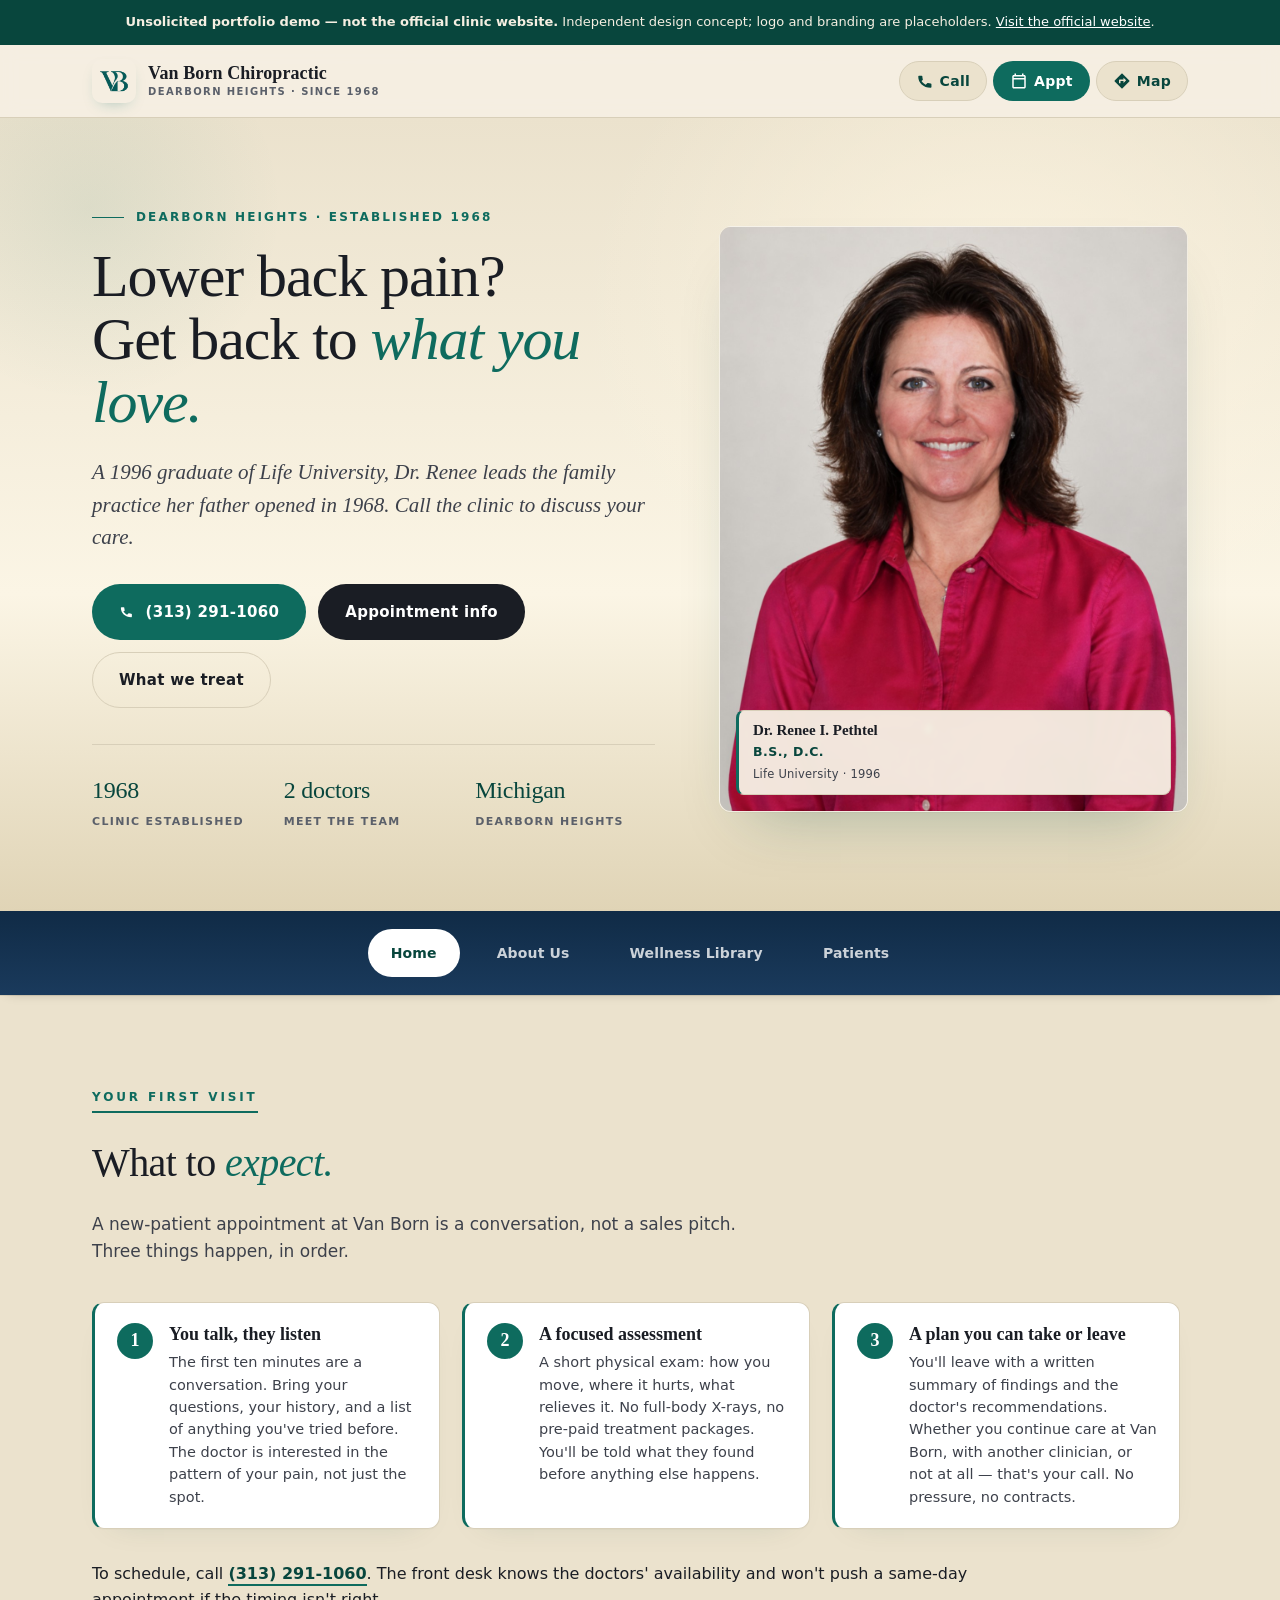
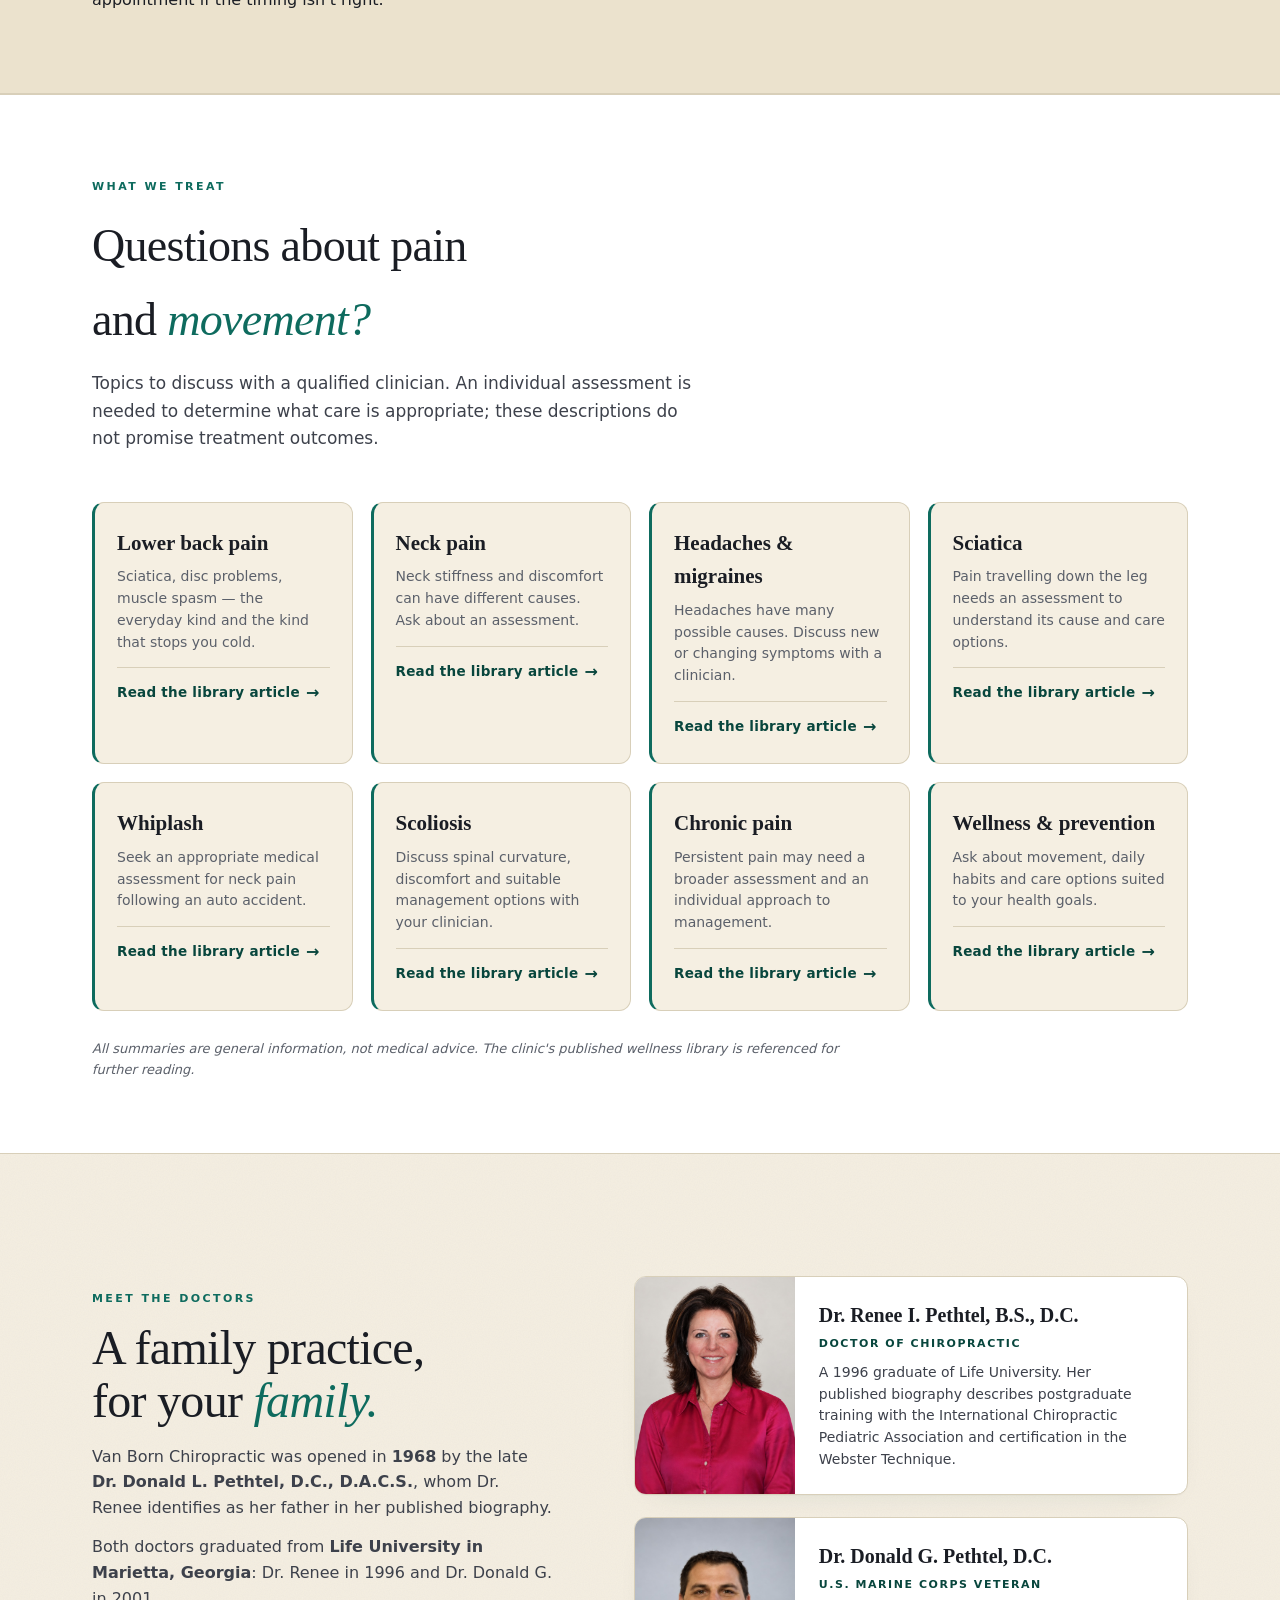
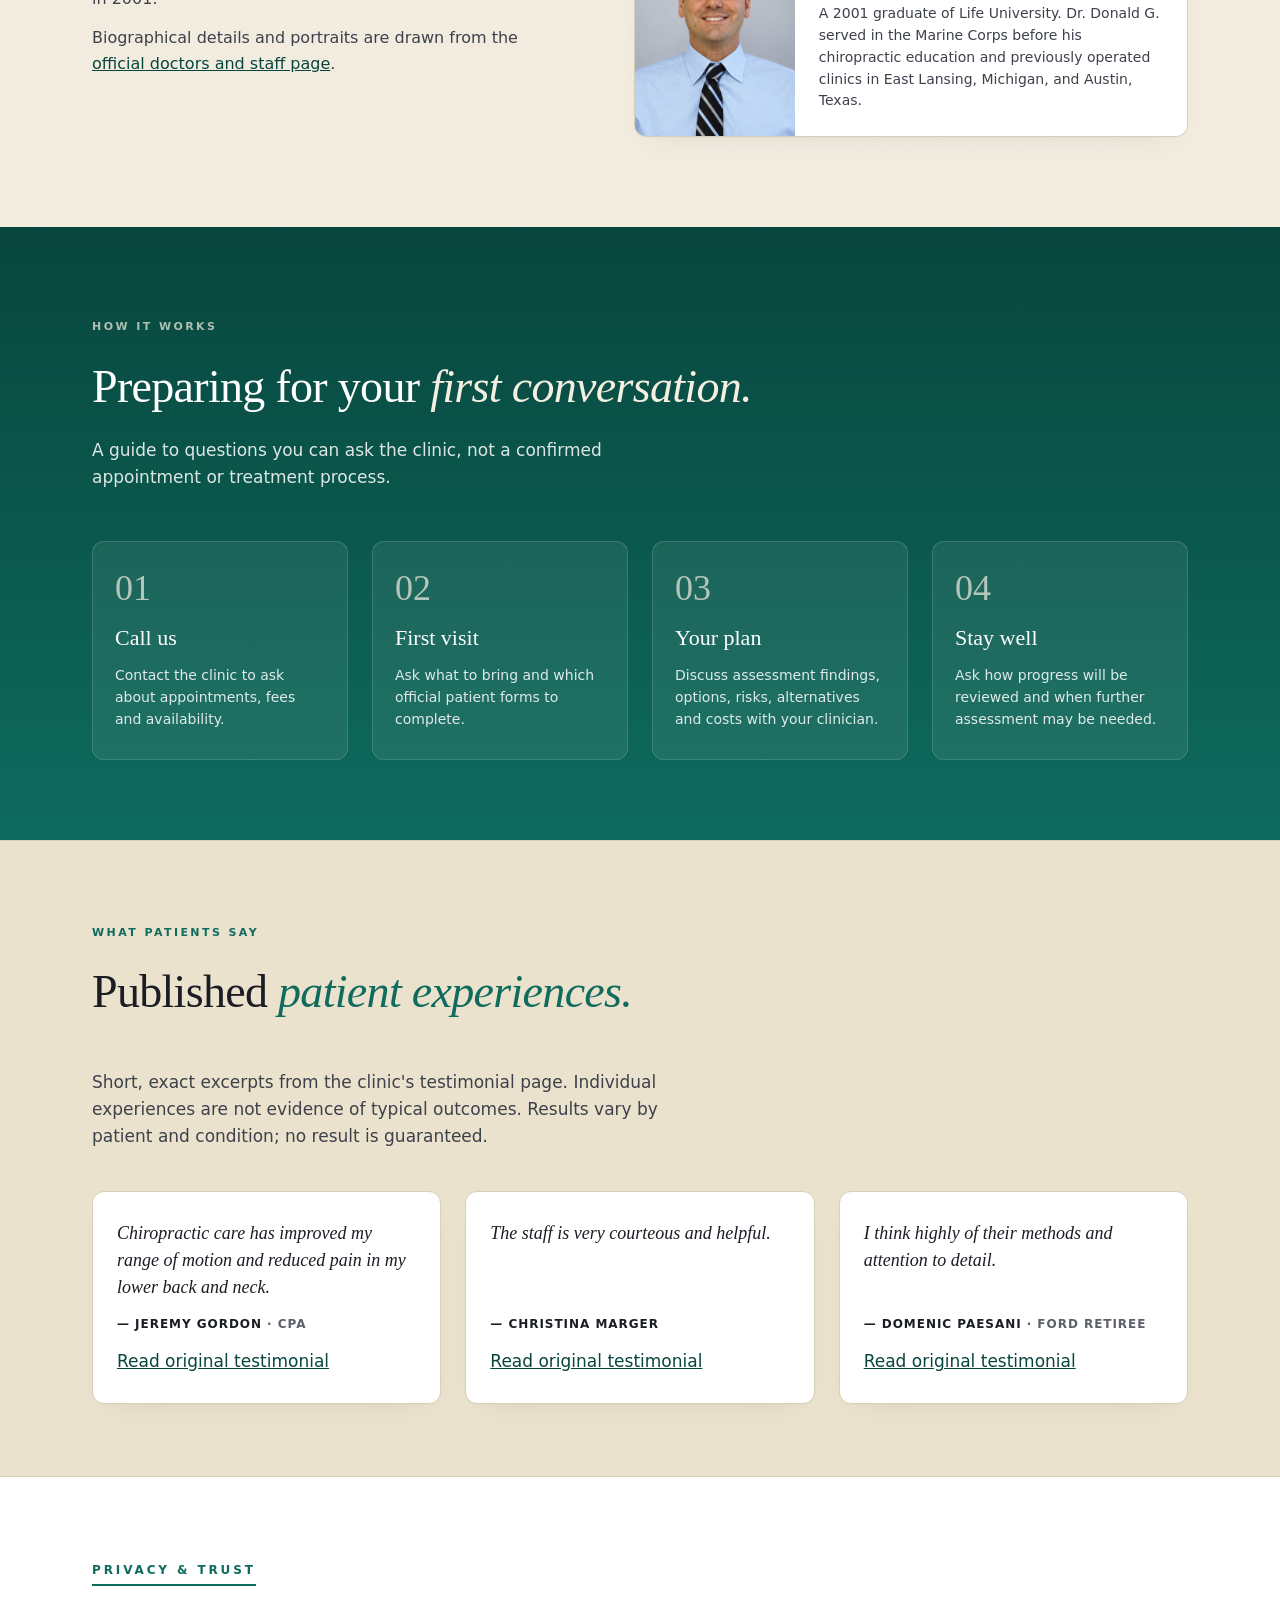
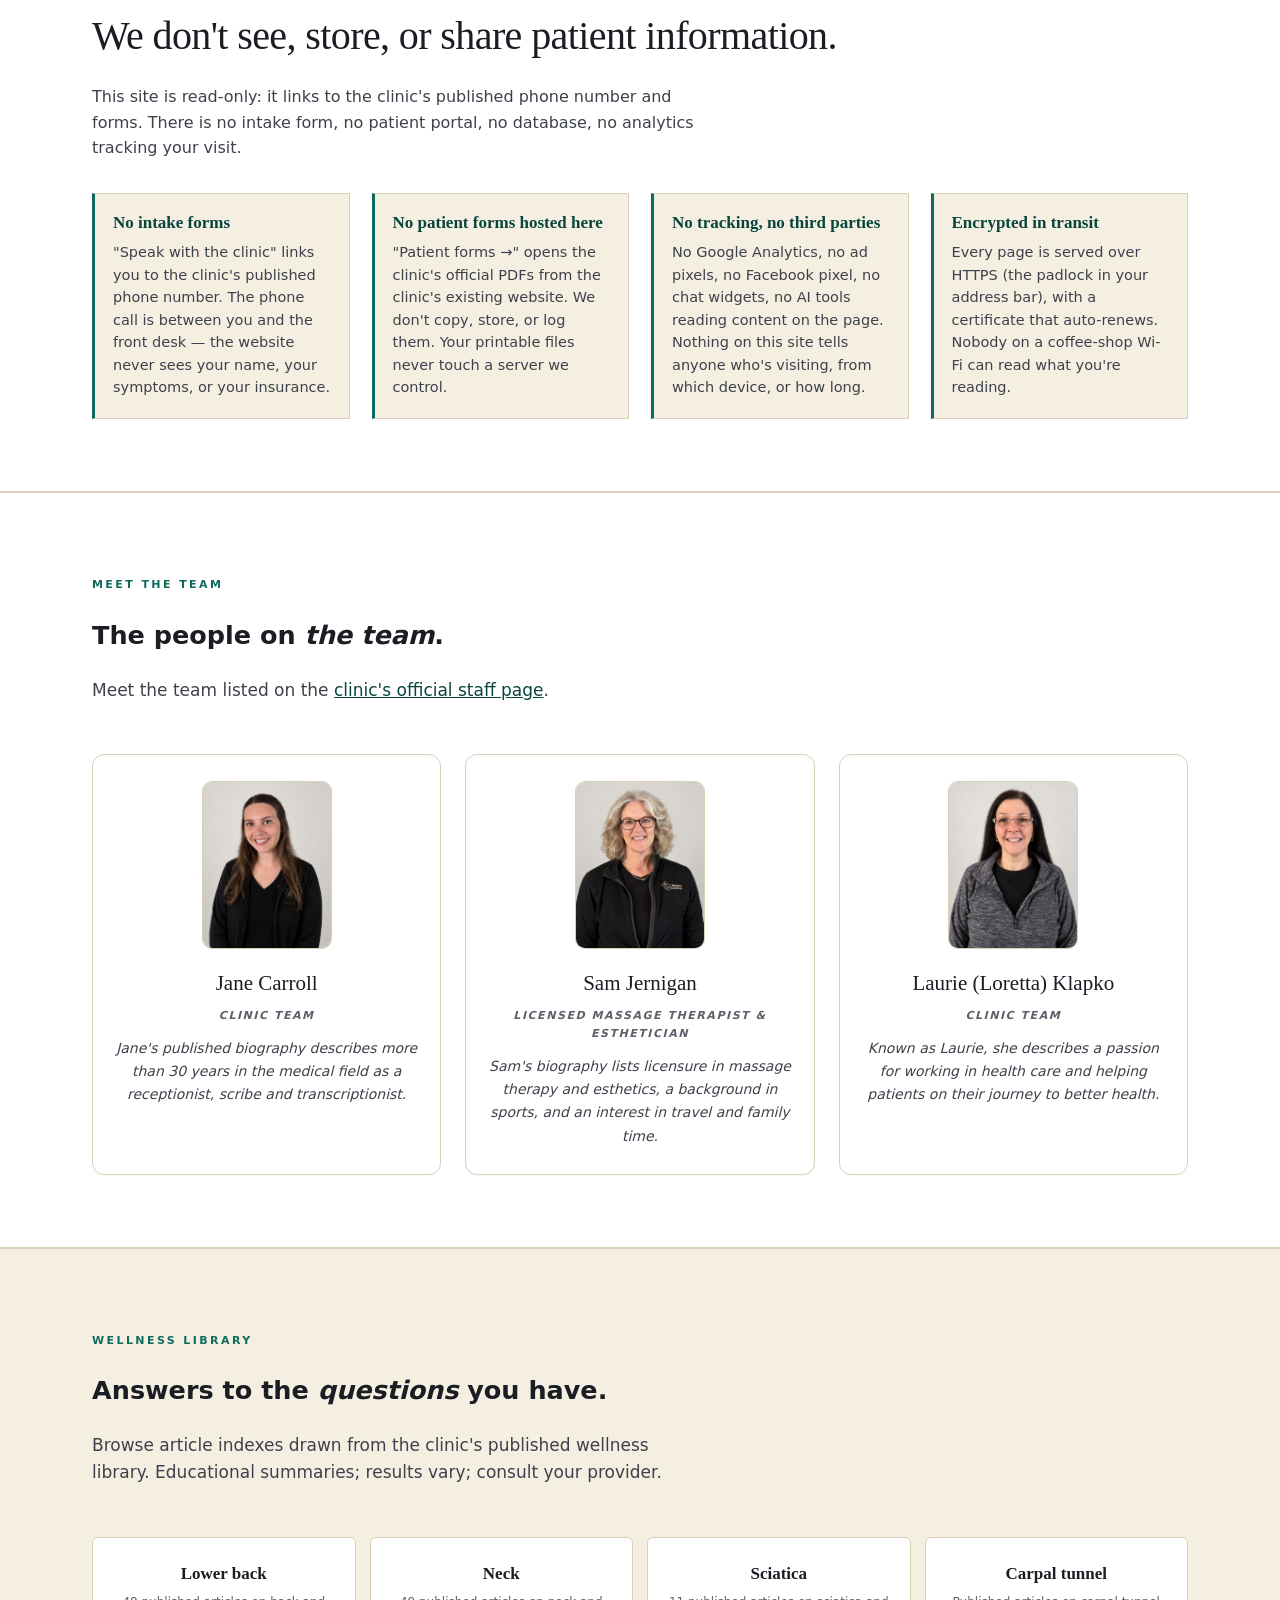
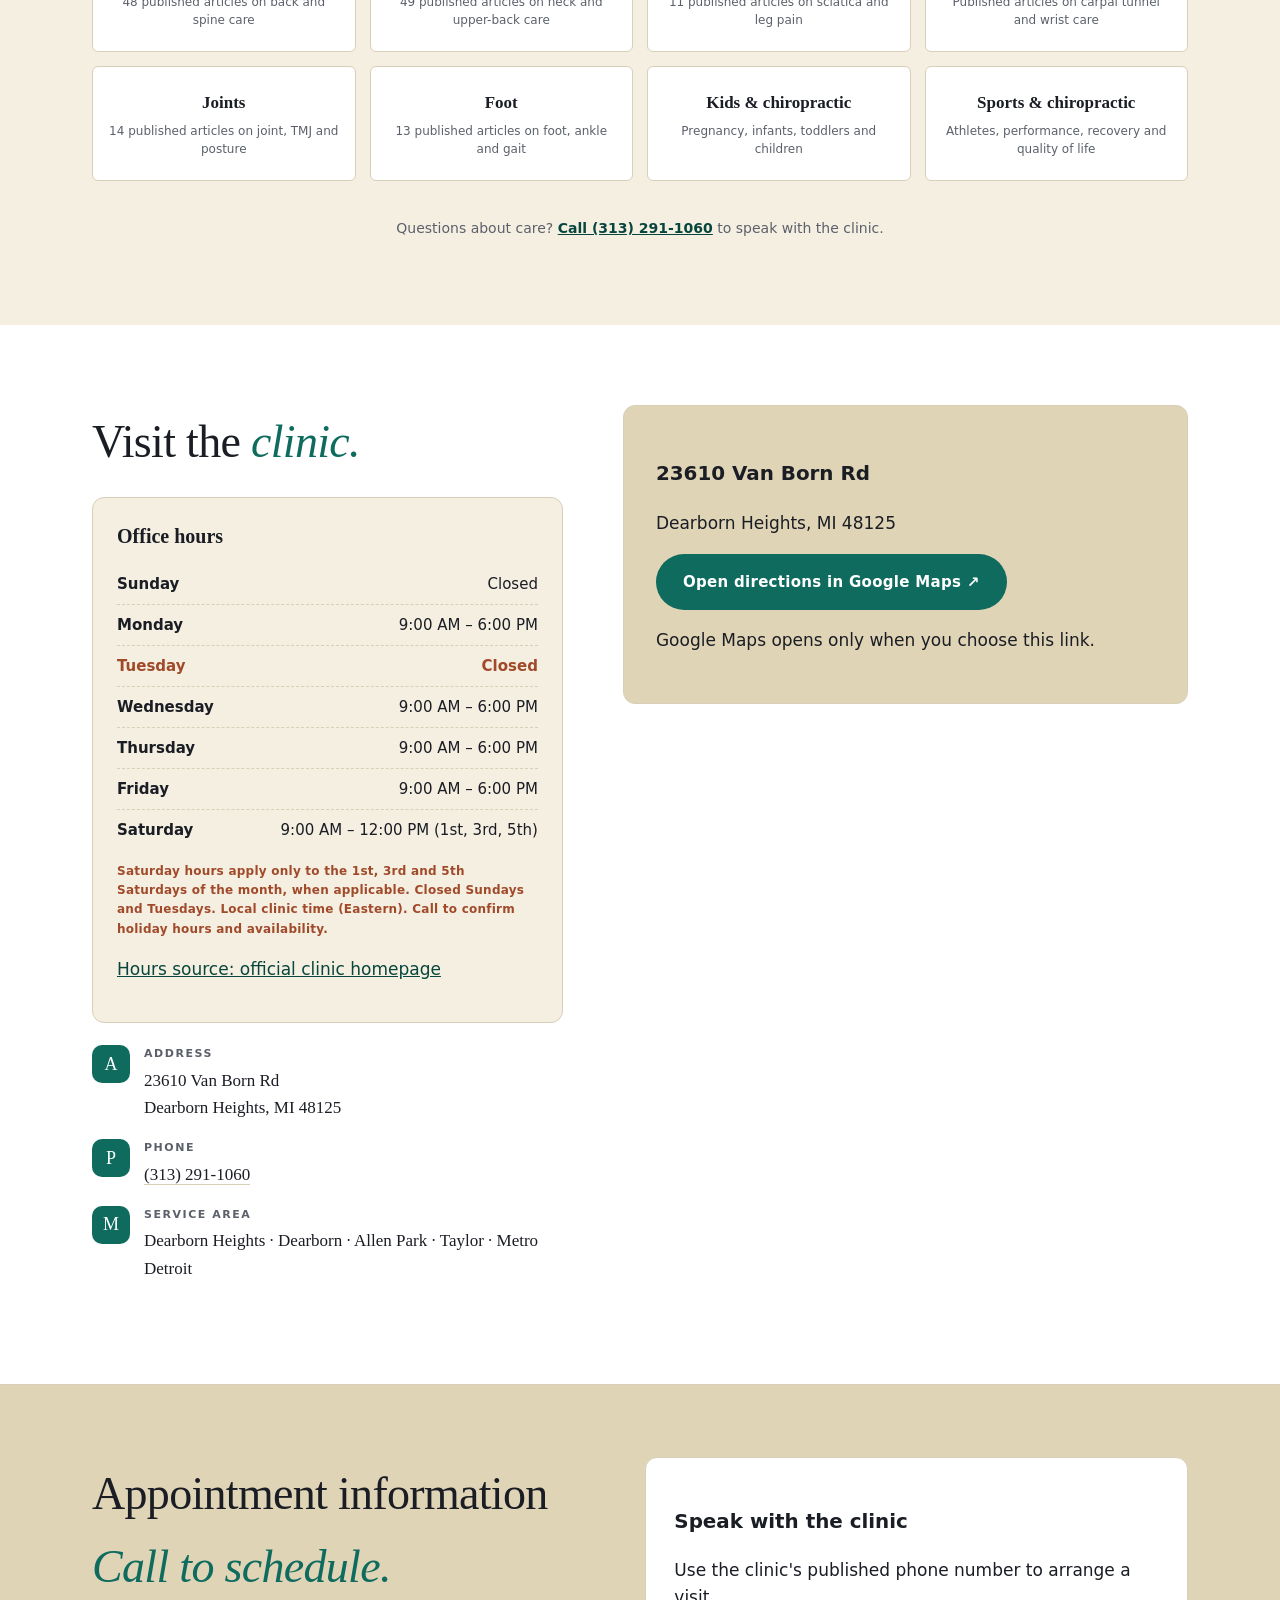
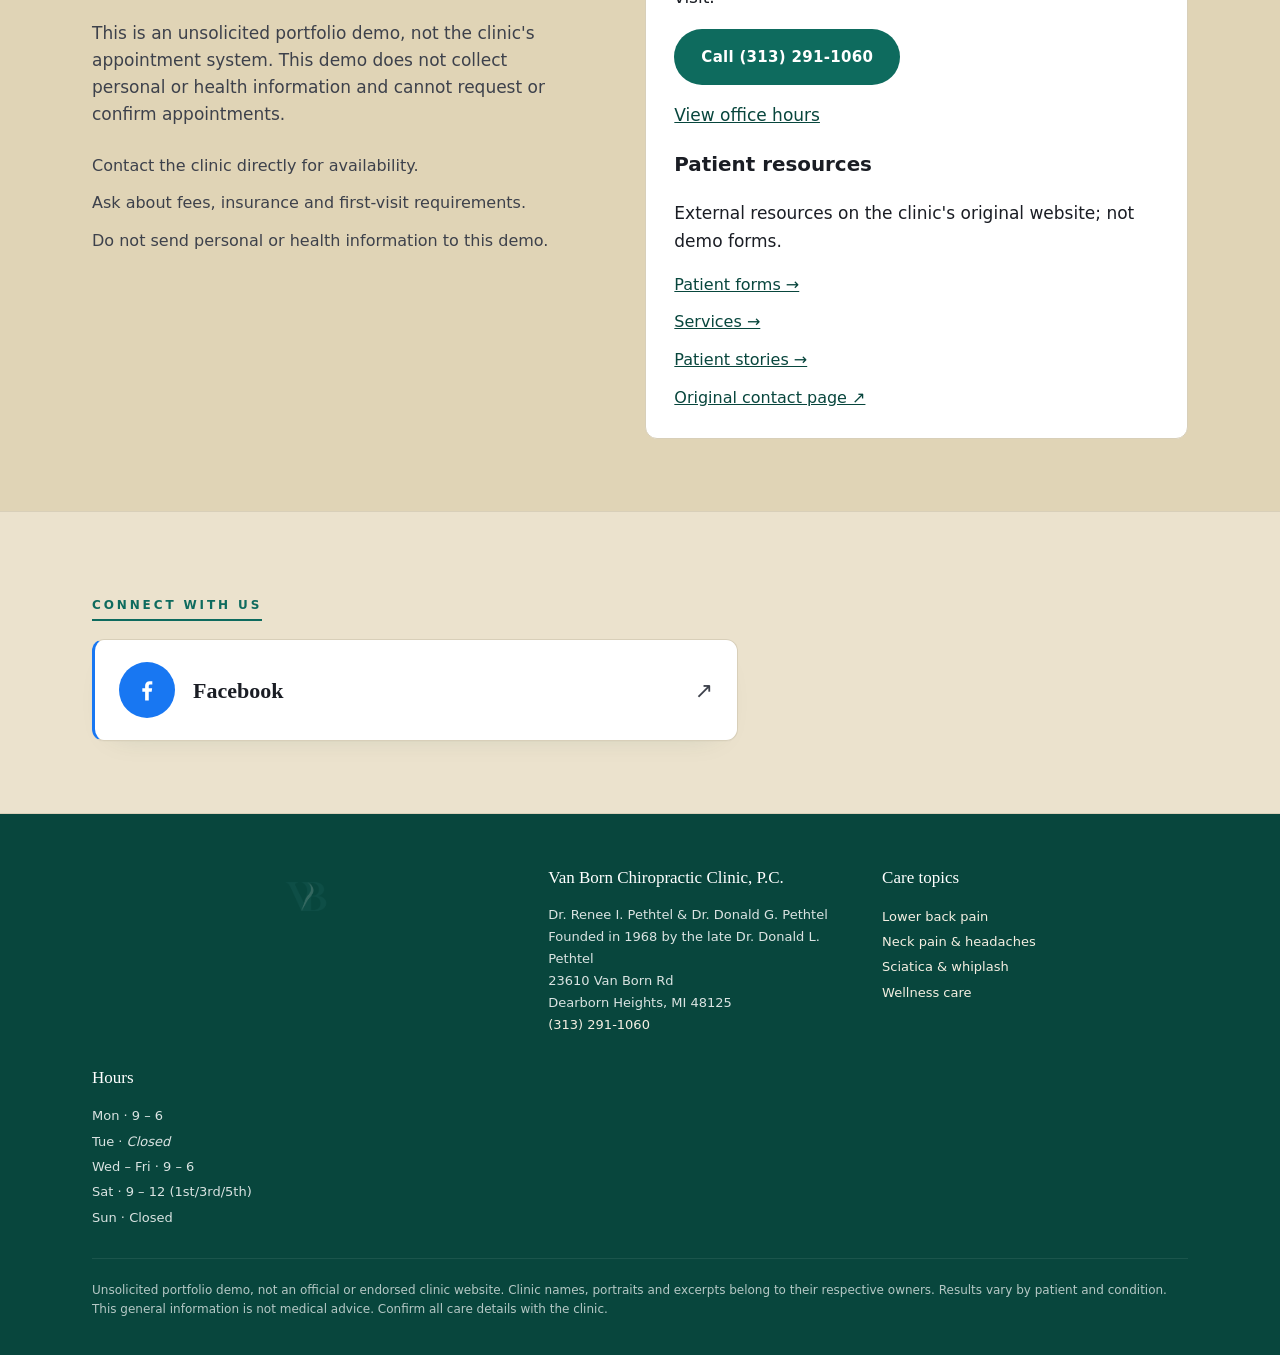
==== commit fb5237a5: "Van Born: polish homepage to OnlineChiro cohort standards User ask: 'Take all of the great knowledge" ====
--- a/index.html
+++ b/index.html
@@ -10,7 +10,10 @@
 <meta property="og:description" content="Independent, unsolicited design concept. Not the official clinic website. No appointment or health information is collected." />
 <meta property="og:type" content="website" />
 <title>Portfolio demo — Van Born Chiropractic · Since 1968</title>
-<link rel="icon" href="assets/v-monogram-final.png" type="image/png" />
+<link rel="icon" type="image/png" sizes="16x16" href="assets/favicon-16.png" />
+<link rel="icon" type="image/png" sizes="32x32" href="assets/favicon-32.png" />
+<link rel="icon" type="image/png" sizes="48x48" href="assets/favicon-48.png" />
+<link rel="apple-touch-icon" sizes="180x180" href="assets/favicon-180.png" />
 
 <script type="application/ld+json">
 {
@@ -1093,6 +1096,11 @@
     <!-- Featured doctor: Dr. Renee I. Pethtel (practice lead) -->
     <figure class="portrait" aria-label="Dr. Renee I. Pethtel, B.S., D.C.">
       <img src="assets/renee-final.jpg" alt="Dr. Renee I. Pethtel, B.S., D.C." width="1122" height="1402" fetchpriority="high" />
+      <figcaption class="portrait-badge">
+        <span class="badge-line-1">Dr. Renee I. Pethtel</span>
+        <span class="badge-line-2">B.S., D.C.</span>
+        <span class="badge-line-3">Life University · 1996</span>
+      </figcaption>
     </figure>
   </div>
 </section>
@@ -1110,6 +1118,42 @@
   </nav>
 
 <!-- ===========================================================
+     FIRST VISIT — what to expect (cohort staple: Haywood, Razmik,
+     Stony Brook all have a similar "first visit" pathway).
+     =========================================================== -->
+<section class="first-visit" id="first-visit">
+  <div class="wrap">
+    <p class="section-eyebrow">Your first visit</p>
+    <h2>What to <em>expect.</em></h2>
+    <p class="lede" style="font-size:17px; color:var(--c-ink-soft); max-width:38em; margin: 0 0 36px;">A new-patient appointment at Van Born is a conversation, not a sales pitch. Three things happen, in order.</p>
+    <ol class="first-visit-steps">
+      <li>
+        <span class="step-num" aria-hidden="true">1</span>
+        <div>
+          <h3>You talk, they listen</h3>
+          <p>The first ten minutes are a conversation. Bring your questions, your history, and a list of anything you've tried before. The doctor is interested in the pattern of your pain, not just the spot.</p>
+        </div>
+      </li>
+      <li>
+        <span class="step-num" aria-hidden="true">2</span>
+        <div>
+          <h3>A focused assessment</h3>
+          <p>A short physical exam: how you move, where it hurts, what relieves it. No full-body X-rays, no pre-paid treatment packages. You'll be told what they found before anything else happens.</p>
+        </div>
+      </li>
+      <li>
+        <span class="step-num" aria-hidden="true">3</span>
+        <div>
+          <h3>A plan you can take or leave</h3>
+          <p>You'll leave with a written summary of findings and the doctor's recommendations. Whether you continue care at Van Born, with another clinician, or not at all — that's your call. No pressure, no contracts.</p>
+        </div>
+      </li>
+    </ol>
+    <p class="first-visit-cta">To schedule, call <a href="tel:+13132911060" class="phone-link">(313) 291-1060</a>. The front desk knows the doctors' availability and won't push a same-day appointment if the timing isn't right.</p>
+  </div>
+</section>
+
+<!-- ===========================================================
      CONDITIONS TREATED
      =========================================================== -->
 <section class="conditions" id="conditions">
@@ -1123,44 +1167,54 @@
       <article class="condition">
         <h3>Lower back pain</h3>
         <p>Sciatica, disc problems, muscle spasm — the everyday kind and the kind that stops you cold.</p>
+        <a class="condition-link" href="library-back.html">Read the library article <span aria-hidden="true">→</span></a>
       </article>
 
       <article class="condition">
         <h3>Neck pain</h3>
         <p>Neck stiffness and discomfort can have different causes. Ask about an assessment.</p>
+        <a class="condition-link" href="library-neck.html">Read the library article <span aria-hidden="true">→</span></a>
       </article>
 
       <article class="condition">
         <h3>Headaches &amp; migraines</h3>
         <p>Headaches have many possible causes. Discuss new or changing symptoms with a clinician.</p>
+        <a class="condition-link" href="library-neck.html">Read the library article <span aria-hidden="true">→</span></a>
       </article>
 
       <article class="condition">
         <h3>Sciatica</h3>
         <p>Pain travelling down the leg needs an assessment to understand its cause and care options.</p>
+        <a class="condition-link" href="library-sciatica.html">Read the library article <span aria-hidden="true">→</span></a>
       </article>
 
       <article class="condition">
         <h3>Whiplash</h3>
         <p>Seek an appropriate medical assessment for neck pain following an auto accident.</p>
+        <a class="condition-link" href="library-neck.html">Read the library article <span aria-hidden="true">→</span></a>
       </article>
 
       <article class="condition">
         <h3>Scoliosis</h3>
         <p>Discuss spinal curvature, discomfort and suitable management options with your clinician.</p>
+        <a class="condition-link" href="library-joints.html">Read the library article <span aria-hidden="true">→</span></a>
       </article>
 
       <article class="condition">
         <h3>Chronic pain</h3>
         <p>Persistent pain may need a broader assessment and an individual approach to management.</p>
+        <a class="condition-link" href="library-joints.html">Read the library article <span aria-hidden="true">→</span></a>
       </article>
 
       <article class="condition">
         <h3>Wellness &amp; prevention</h3>
         <p>Ask about movement, daily habits and care options suited to your health goals.</p>
+        <a class="condition-link" href="library-back.html">Read the library article <span aria-hidden="true">→</span></a>
       </article>
 
     </div>
+
+    <p class="conditions-footnote">All summaries are general information, not medical advice. The clinic's published wellness library is referenced for further reading.</p>
   </div>
 </section>
 
@@ -1489,6 +1543,7 @@
 </main>
 <footer id="contact-bottom">
   <div class="wrap">
+    <img class="footer-mark" src="assets/v-monogram-final.png" alt="Van Born Chiropractic monogram" width="96" height="96" aria-hidden="true" />
     <div>
       <h4>Van Born Chiropractic Clinic, P.C.</h4>
       <p>Dr. Renee I. Pethtel &amp; Dr. Donald G. Pethtel<br>Founded in 1968 by the late Dr. Donald L. Pethtel<br>23610 Van Born Rd<br>Dearborn Heights, MI 48125<br><a href="tel:+13132911060">(313) 291-1060</a></p>
--- a/assets/site.css
+++ b/assets/site.css
@@ -103,6 +103,24 @@
   background: radial-gradient(circle, rgba(14,107,94,0.08), transparent 65%);
   pointer-events: none;
 }
+.hero::after {
+  /* Layered "treatment-room" backdrop: warm vertical wash + soft window-light circle on the right */
+  content: "";
+  position: absolute;
+  inset: 0;
+  background:
+    radial-gradient(ellipse 60% 80% at 85% 20%, rgba(255,247,228,0.55), transparent 60%),
+    linear-gradient(180deg, var(--c-cream-2) 0%, #fbf5e5 60%, var(--c-cream-3) 100%);
+  pointer-events: none;
+  z-index: -1;
+}
+@media (min-width: 880px) {
+  .hero::after {
+    background:
+      radial-gradient(ellipse 50% 70% at 78% 25%, rgba(255,247,228,0.7), transparent 65%),
+      linear-gradient(180deg, var(--c-cream-2) 0%, #fbf5e5 60%, var(--c-cream-3) 100%);
+  }
+}
 .hero .wrap {
   display: grid; gap: 50px;
   align-items: center;
@@ -196,6 +214,41 @@
   border: 1px solid rgba(255,255,255,.6);
 }
 .portrait svg { position: absolute; inset: 0; width: 100%; height: 100%; }
+.portrait .portrait-badge {
+  position: absolute;
+  bottom: 16px; left: 16px; right: 16px;
+  background: rgba(245,239,226,0.96);
+  border: 1px solid var(--c-line);
+  border-left: 3px solid var(--c-green);
+  padding: 10px 14px 11px;
+  border-radius: 8px;
+  display: flex;
+  flex-direction: column;
+  gap: 1px;
+  backdrop-filter: blur(2px);
+  -webkit-backdrop-filter: blur(2px);
+  box-shadow: 0 8px 24px -10px rgba(0,0,0,0.18);
+}
+.portrait .portrait-badge .badge-line-1 {
+  font-family: var(--serif);
+  font-size: 15px;
+  font-weight: 600;
+  color: var(--c-ink);
+  line-height: 1.2;
+}
+.portrait .portrait-badge .badge-line-2 {
+  font-size: 12.5px;
+  font-weight: 700;
+  color: var(--c-green-dark);
+  letter-spacing: .04em;
+  margin-top: 2px;
+}
+.portrait .portrait-badge .badge-line-3 {
+  font-size: 11.5px;
+  color: var(--c-ink-soft);
+  letter-spacing: .02em;
+  margin-top: 2px;
+}
 .portrait .photo-tag {
   position: absolute;
   bottom: 14px; left: 14px;
@@ -255,6 +308,114 @@
   color: var(--c-ink);
 }
 .condition p { margin: 0; font-size: 14px; color: var(--c-muted); line-height: 1.55; }
+.condition-link {
+  display: inline-flex; align-items: center; gap: 6px;
+  margin-top: 14px;
+  font-size: 13.5px; font-weight: 700;
+  letter-spacing: .02em;
+  color: var(--c-green-dark);
+  text-decoration: none;
+  border-top: 1px solid var(--c-line);
+  padding-top: 12px;
+  width: 100%;
+  transition: color .14s ease, gap .14s ease;
+}
+.condition:hover .condition-link,
+.condition-link:hover { color: var(--c-green); gap: 10px; }
+.condition-link span[aria-hidden] {
+  font-size: 16px;
+  transition: transform .14s ease;
+  display: inline-block;
+}
+.condition-link:hover span[aria-hidden] { transform: translateX(2px); }
+
+.conditions-footnote {
+  margin: 28px 0 0;
+  font-size: 13px;
+  color: var(--c-muted);
+  max-width: 60em;
+  font-style: italic;
+}
+
+/* ===========================================================
+   First Visit — 3-step pathway (cohort staple)
+   =========================================================== */
+.first-visit { padding: 80px 0; background: var(--c-cream-2); border-top: 1px solid var(--c-line); border-bottom: 1px solid var(--c-line); }
+.first-visit .section-eyebrow {
+  font-size: 12px; font-weight: 800;
+  letter-spacing: .24em; text-transform: uppercase;
+  color: var(--c-green);
+  margin-bottom: 18px; padding-bottom: 4px;
+  display: inline-block;
+  border-bottom: 2px solid var(--c-green);
+}
+.first-visit h2 {
+  font-family: var(--serif);
+  font-size: clamp(28px, 4vw, 40px);
+  font-weight: 500;
+  margin: 0 0 16px;
+  letter-spacing: -0.015em;
+  color: var(--c-ink);
+  max-width: 30em;
+}
+.first-visit h2 em { font-style: italic; color: var(--c-green); }
+
+.first-visit-steps {
+  list-style: none; padding: 0; margin: 0 0 32px;
+  display: grid; gap: 18px;
+  grid-template-columns: 1fr;
+  max-width: 64em;
+}
+@media (min-width: 760px) {
+  .first-visit-steps { grid-template-columns: repeat(3, 1fr); gap: 22px; }
+}
+.first-visit-steps li {
+  display: flex; gap: 16px; align-items: flex-start;
+  background: #fff;
+  border: 1px solid var(--c-line);
+  border-left: 3px solid var(--c-green);
+  border-radius: var(--r-lg);
+  padding: 20px 22px;
+  box-shadow: 0 1px 0 rgba(0,0,0,.02), 0 12px 32px -22px rgba(8,70,61,.18);
+}
+.step-num {
+  display: inline-flex; align-items: center; justify-content: center;
+  width: 36px; height: 36px;
+  border-radius: 999px;
+  background: var(--c-green);
+  color: #fff;
+  font-family: var(--serif);
+  font-size: 18px; font-weight: 700;
+  flex-shrink: 0;
+}
+.first-visit-steps li h3 {
+  font-family: var(--serif);
+  font-size: 18px; font-weight: 600;
+  margin: 0 0 6px;
+  color: var(--c-ink);
+  line-height: 1.25;
+}
+.first-visit-steps li p {
+  font-size: 14.5px; line-height: 1.55;
+  color: var(--c-ink-soft);
+  margin: 0;
+}
+
+.first-visit-cta {
+  font-size: 16px;
+  color: var(--c-ink);
+  max-width: 60em;
+  margin: 0;
+}
+.first-visit-cta a.phone-link {
+  color: var(--c-green-dark);
+  font-weight: 700;
+  text-decoration: none;
+  border-bottom: 2px solid var(--c-green);
+  padding-bottom: 1px;
+  transition: color .14s ease, border-color .14s ease;
+}
+.first-visit-cta a.phone-link:hover { color: var(--c-green); border-bottom-color: var(--c-green-dark); }
 
 /* ===========================================================
    About — Dr. Pethtel
@@ -889,6 +1050,16 @@
   color: rgba(255,255,255,.78);
   padding: 50px 0 36px;
 }
+footer .footer-mark {
+  display: block;
+  width: 64px;
+  height: 64px;
+  margin: 0 auto 26px;
+  opacity: 0.18;
+  filter: brightness(1.4) saturate(0.6);
+  transition: opacity .2s ease;
+}
+footer:hover .footer-mark { opacity: 0.32; }
 footer .wrap {
   display: grid; gap: 28px;
 }
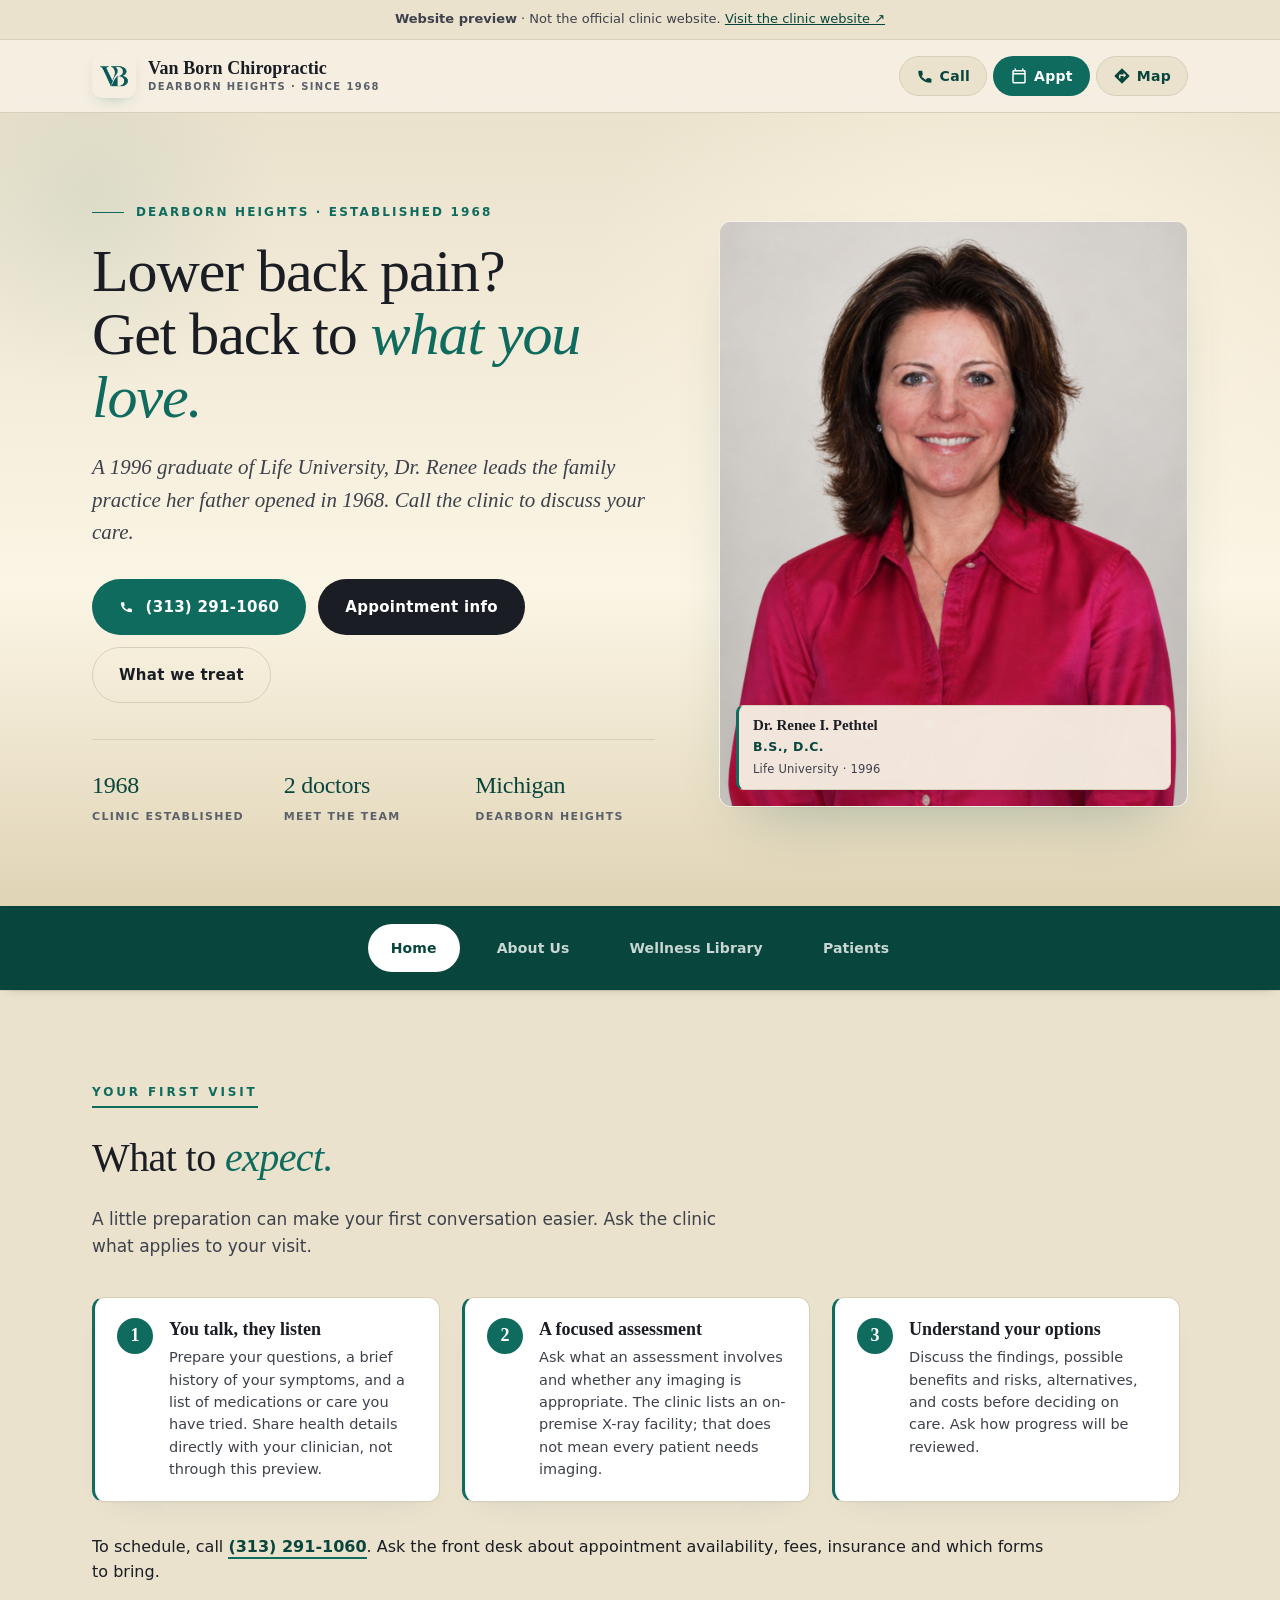
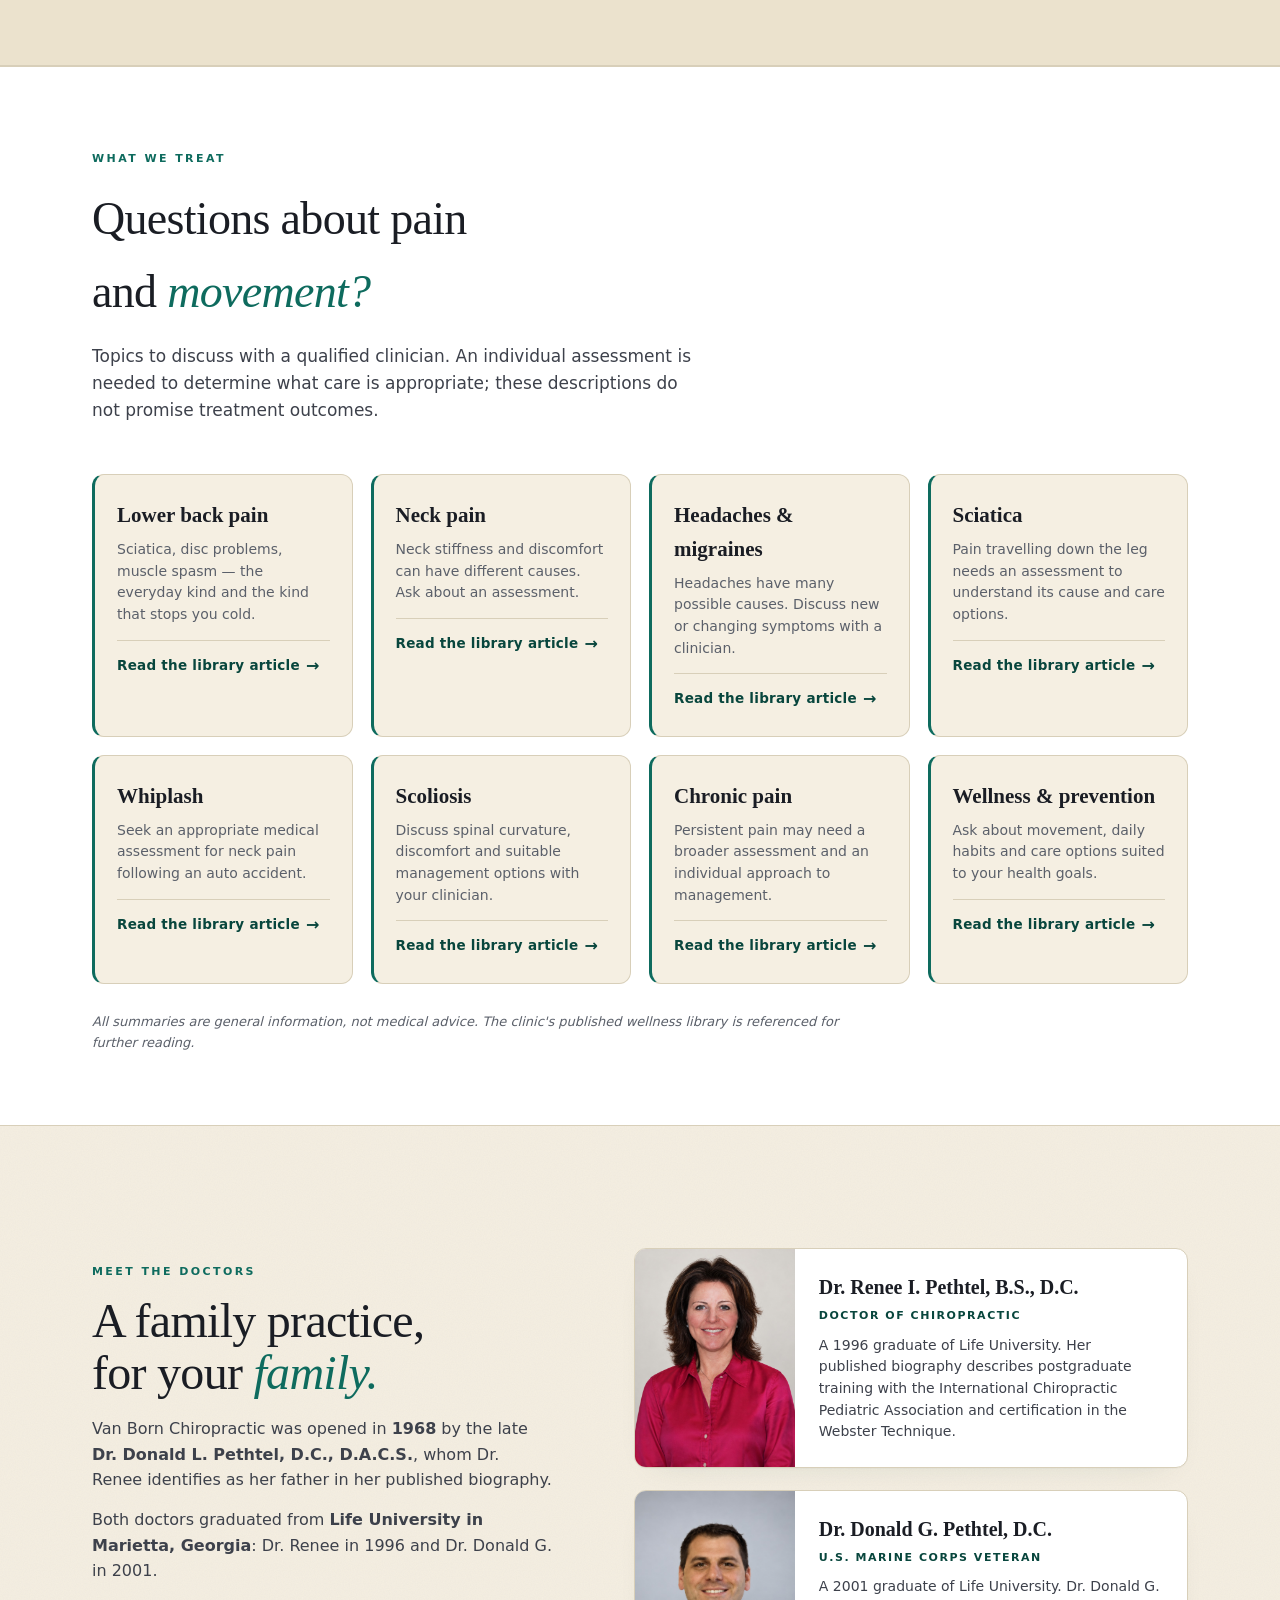
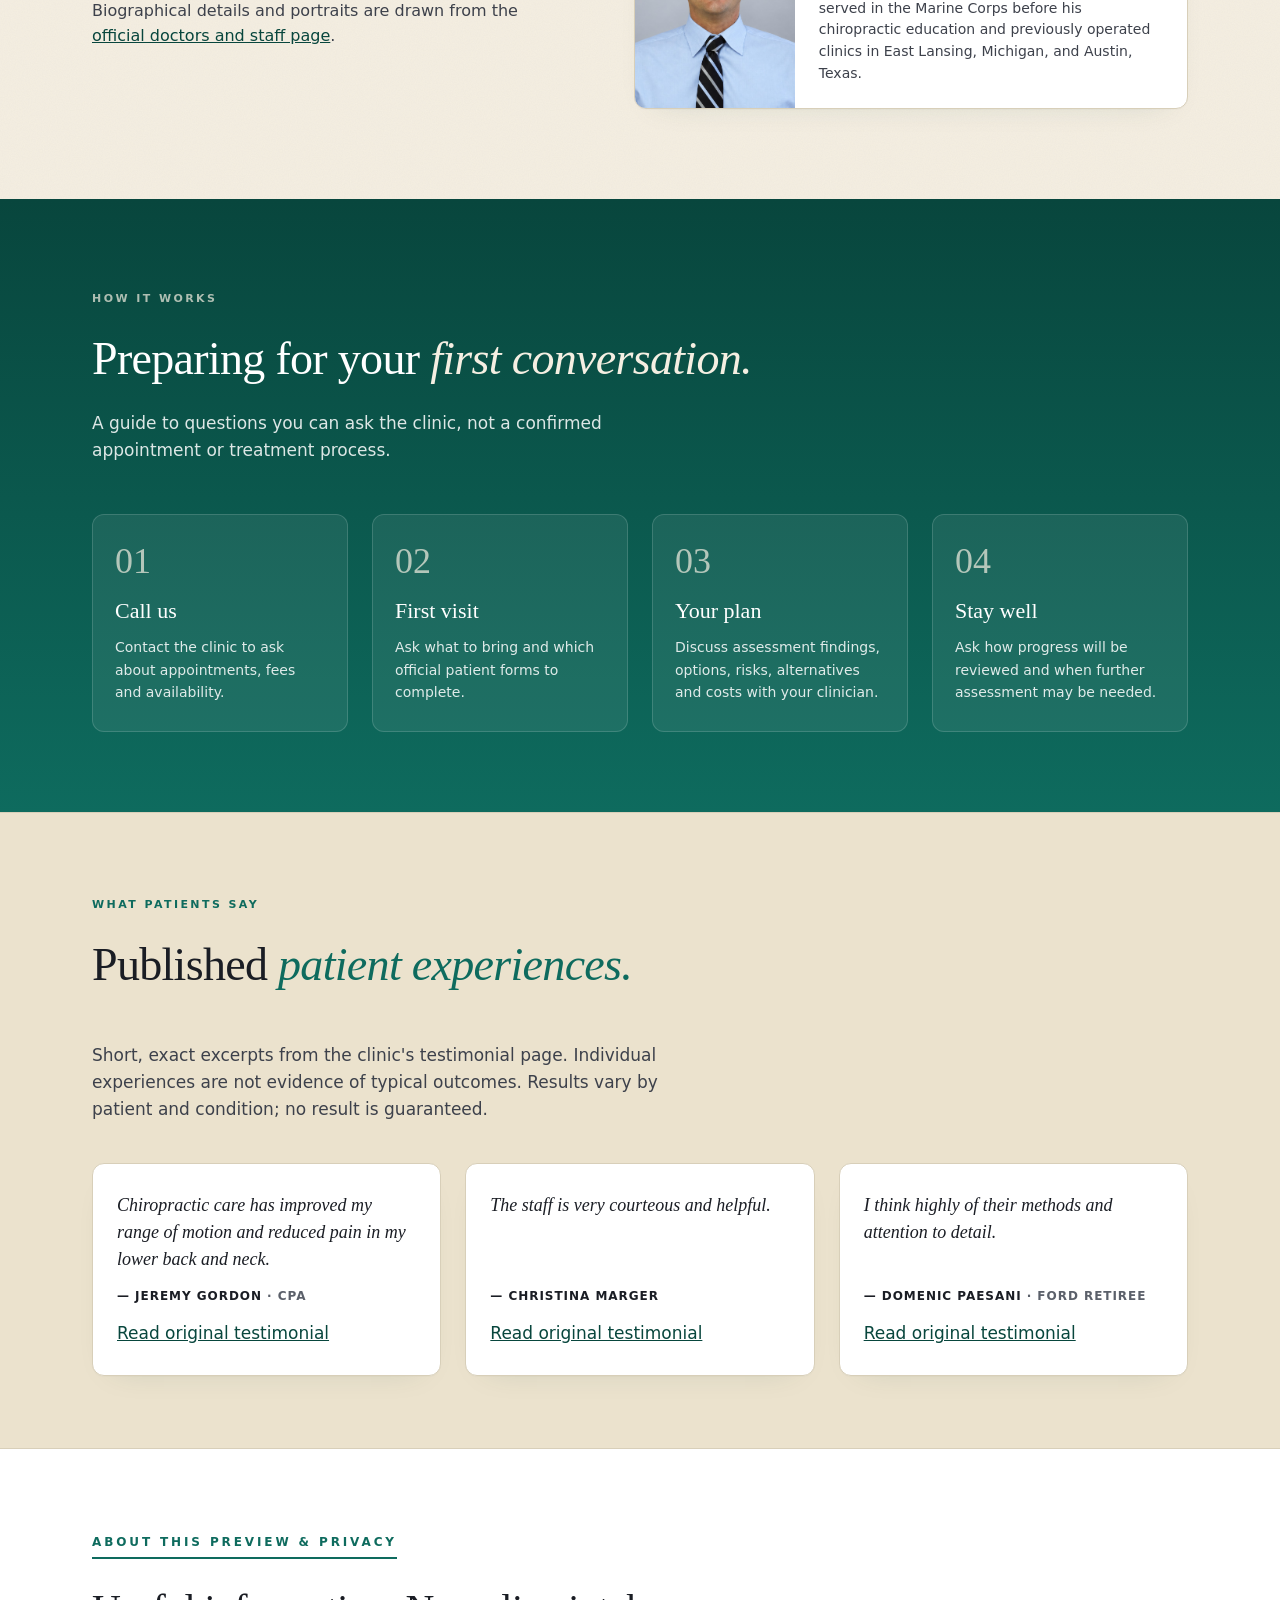
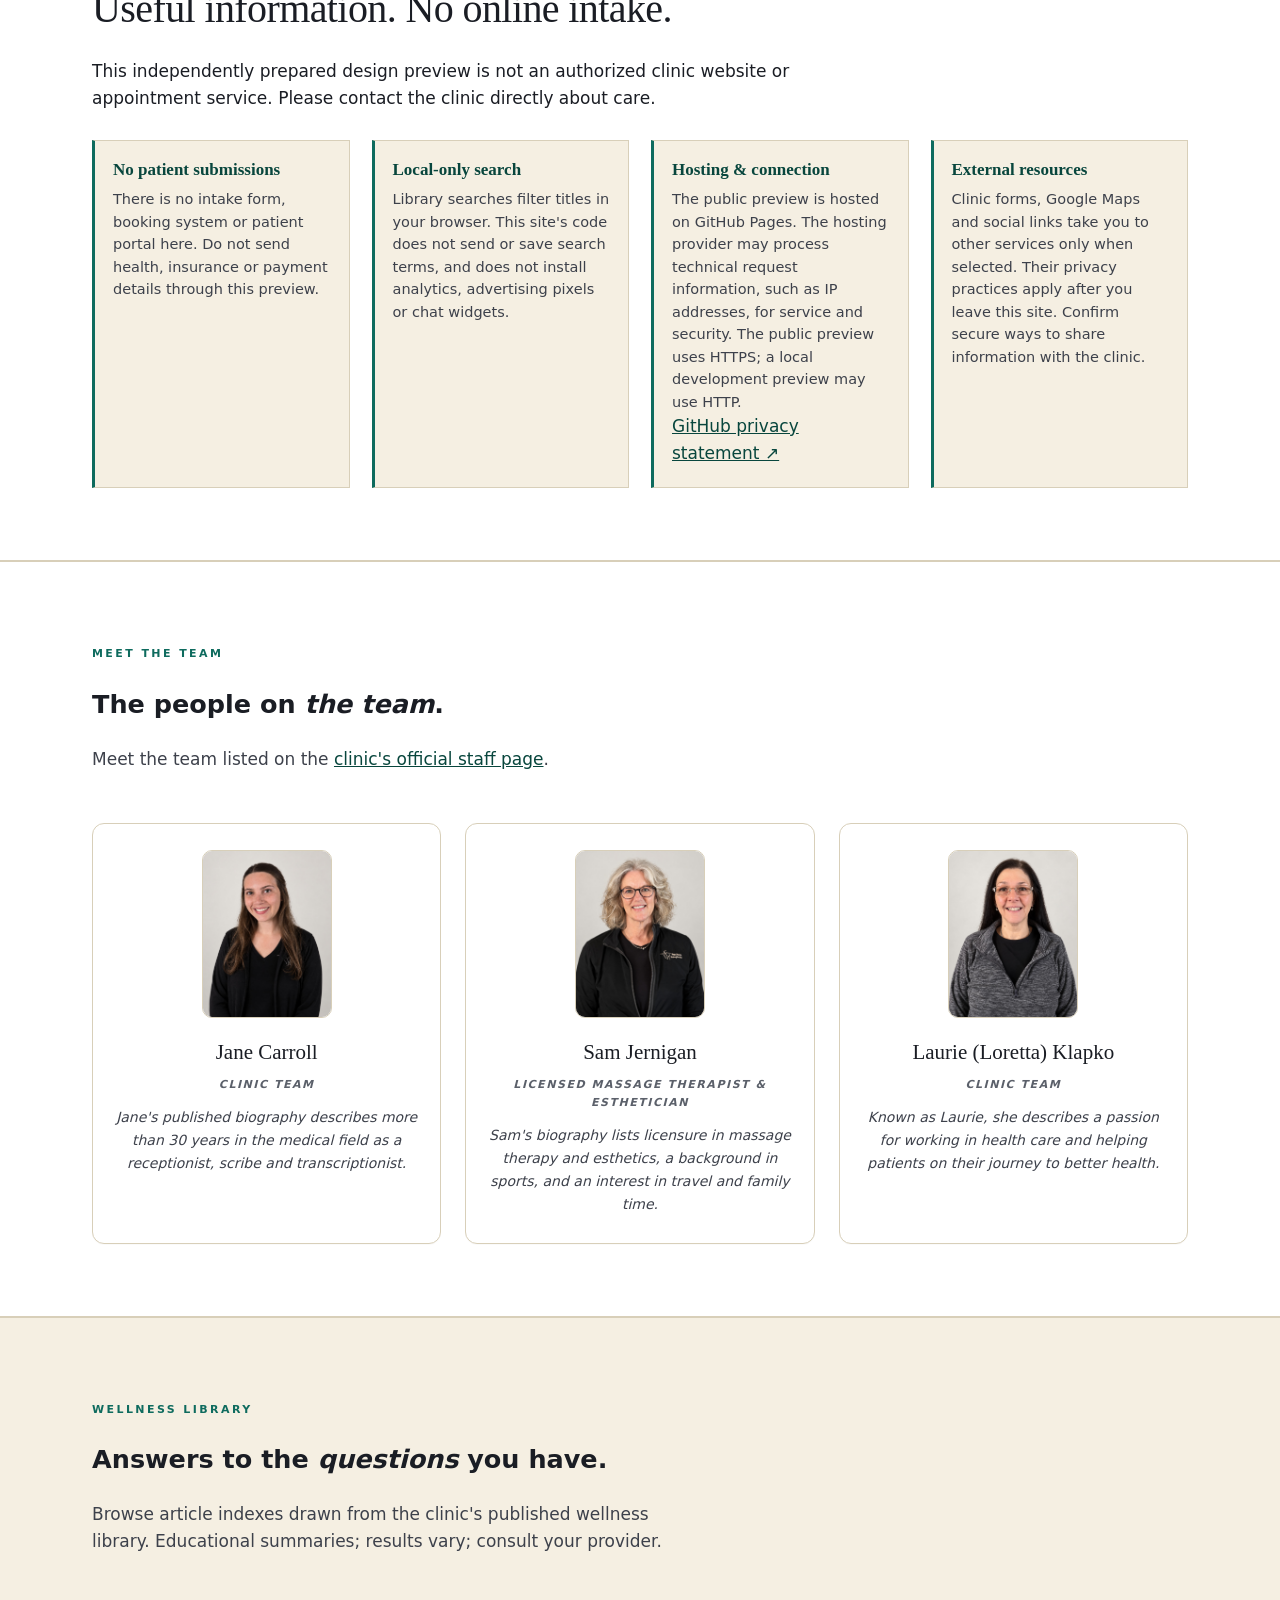
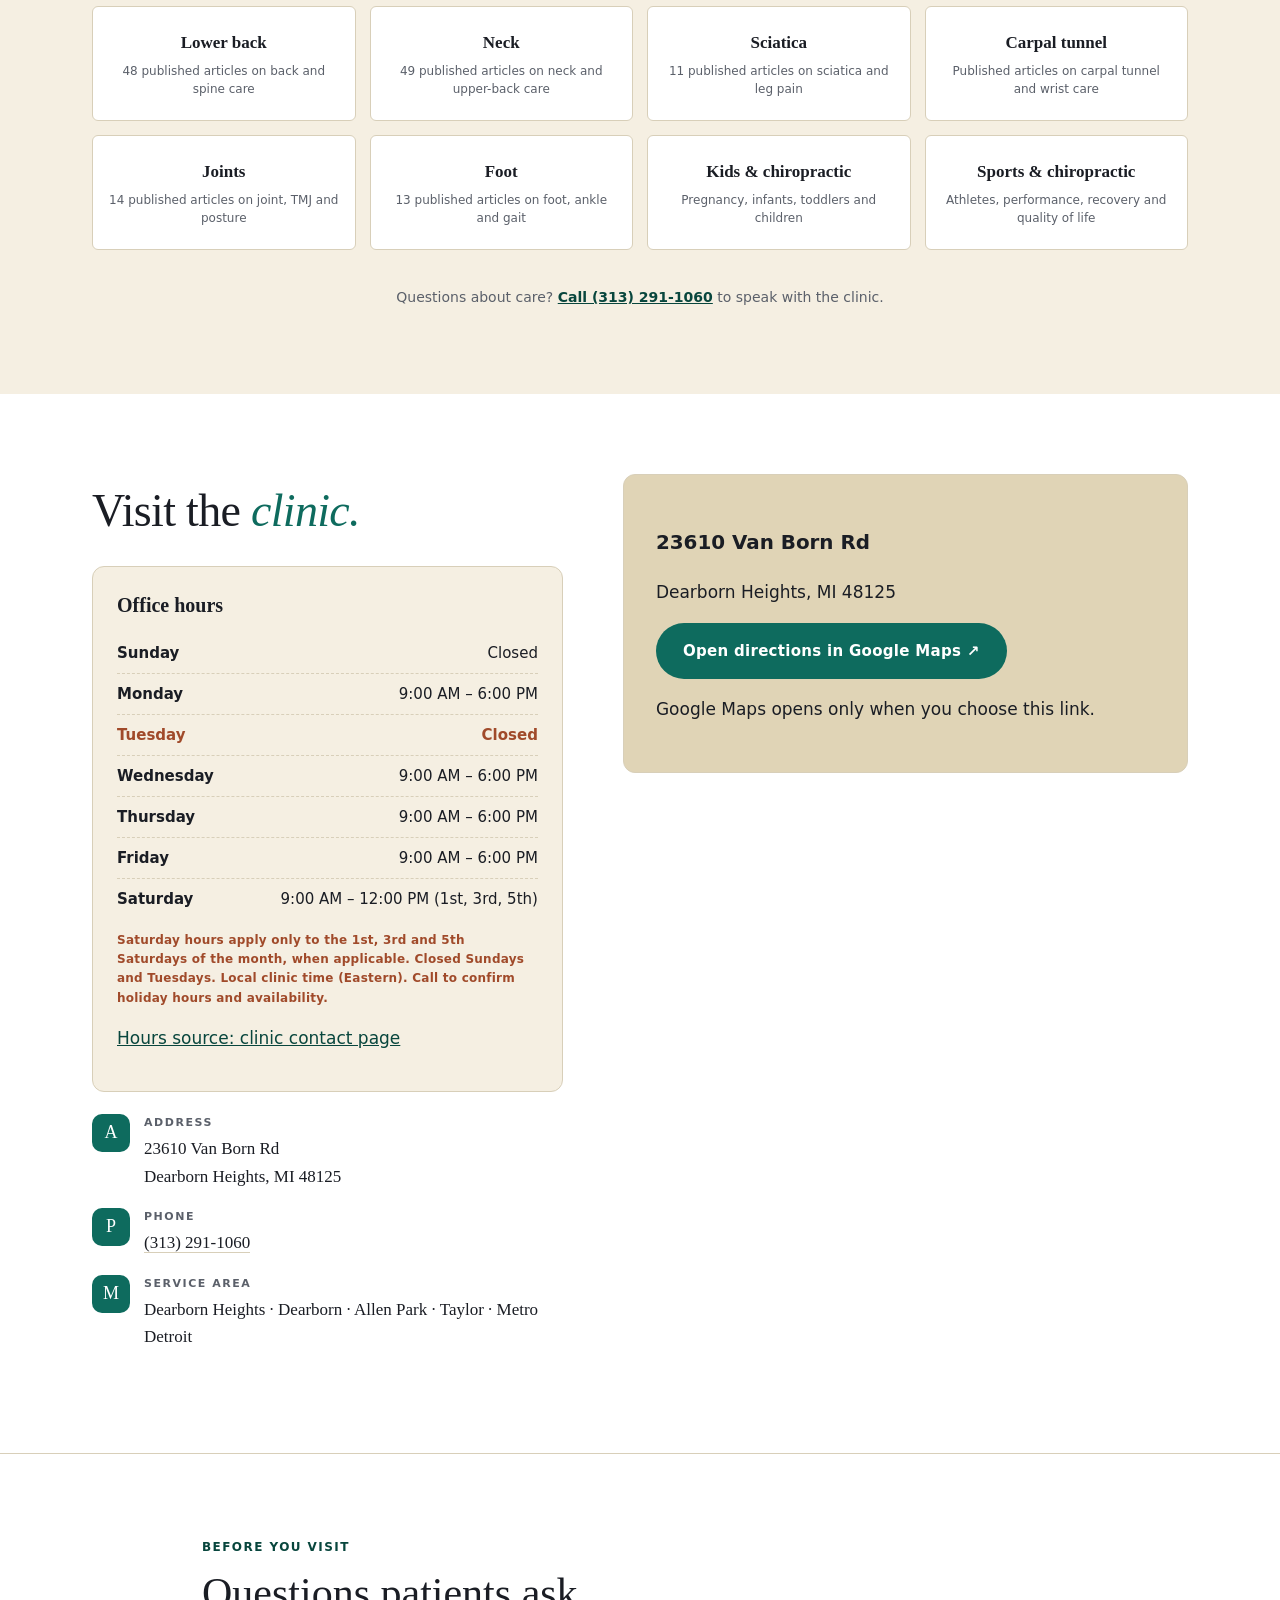
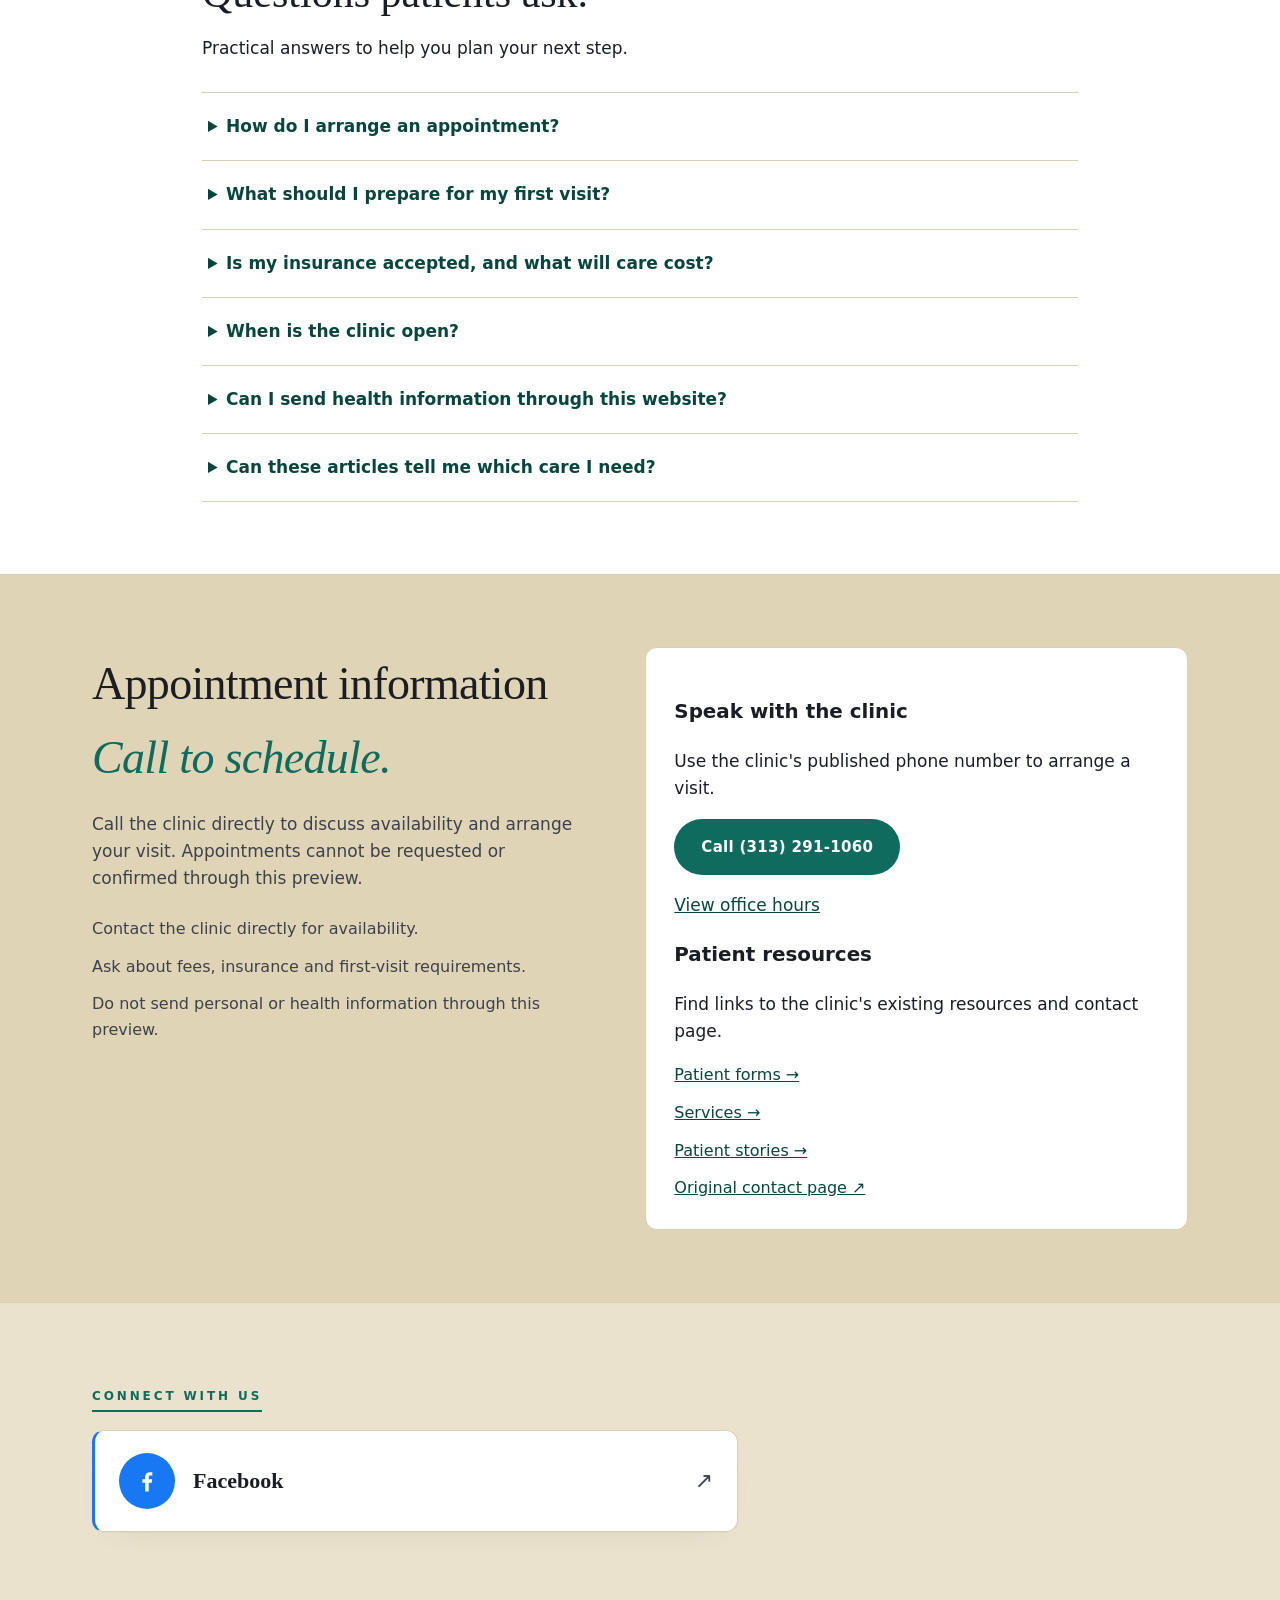
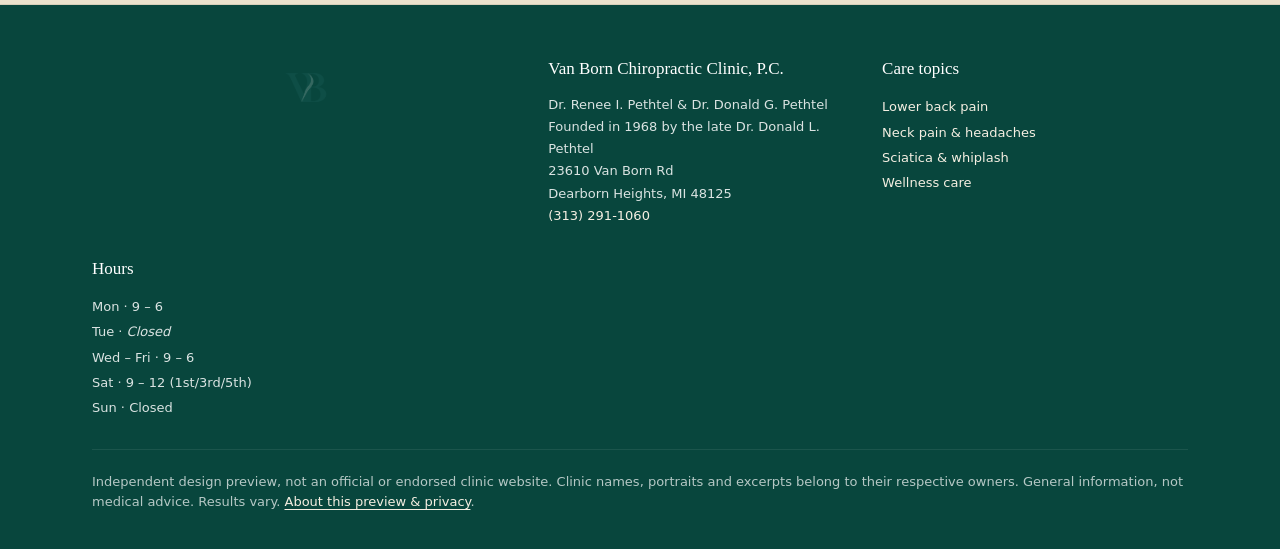
==== commit 9fa4a2a5: "Polish Van Born presentation, add FAQs and library search, fix patient links" ====
--- a/index.html
+++ b/index.html
@@ -5,11 +5,11 @@
 <meta name="viewport" content="width=device-width, initial-scale=1, viewport-fit=cover" />
 <meta name="theme-color" content="#0e6b5e" />
 <meta name="robots" content="noindex, nofollow" />
-<meta name="description" content="Unsolicited portfolio demo for Van Born Chiropractic, founded in 1968 by the late Dr. Donald L. Pethtel. Not the official clinic website." />
-<meta property="og:title" content="Portfolio demo — Van Born Chiropractic · Since 1968" />
-<meta property="og:description" content="Independent, unsolicited design concept. Not the official clinic website. No appointment or health information is collected." />
+<meta name="description" content="Meet the doctors, explore care topics and find office hours for Van Born Chiropractic in Dearborn Heights. Independent website preview." />
+<meta property="og:title" content="Van Born Chiropractic · Since 1968" />
+<meta property="og:description" content="Meet the doctors, browse patient resources and plan your visit. Independent website preview; not the official clinic website." />
 <meta property="og:type" content="website" />
-<title>Portfolio demo — Van Born Chiropractic · Since 1968</title>
+<title>Van Born Chiropractic · Since 1968</title>
 <link rel="icon" type="image/png" sizes="16x16" href="assets/favicon-16.png" />
 <link rel="icon" type="image/png" sizes="32x32" href="assets/favicon-32.png" />
 <link rel="icon" type="image/png" sizes="48x48" href="assets/favicon-48.png" />
@@ -19,7 +19,7 @@
 {
   "@context": "https://schema.org",
   "@type": "WebPage",
-  "name": "Unsolicited portfolio demo — Van Born Chiropractic",
+  "name": "Van Born Chiropractic",
   "description": "Independent design concept, not the official clinic website.",
   "about": {
     "@type": "MedicalClinic",
@@ -1042,10 +1042,11 @@
 }
 </style>
 <link rel="stylesheet" href="assets/site.css" />
+<script src="assets/site.js" defer></script>
 </head>
 <body data-page="home">
 <a class="skip-link" href="#main">Skip to main content</a>
-<aside class="demo-banner"><strong>Unsolicited portfolio demo — not the official clinic website.</strong> Independent design concept; logo and branding are placeholders. <a href="https://www.vanbornchiropractic.com/">Visit the official website</a>.</aside>
+<aside class="demo-banner"><strong>Website preview</strong> · Not the official clinic website. <a href="https://www.vanbornchiropractic.com/">Visit the clinic website ↗</a></aside>
 <header class="top">
   <div class="wrap">
     <a class="brand" href="#top" aria-label="Van Born Chiropractic, home">
@@ -1125,31 +1126,31 @@
   <div class="wrap">
     <p class="section-eyebrow">Your first visit</p>
     <h2>What to <em>expect.</em></h2>
-    <p class="lede" style="font-size:17px; color:var(--c-ink-soft); max-width:38em; margin: 0 0 36px;">A new-patient appointment at Van Born is a conversation, not a sales pitch. Three things happen, in order.</p>
+    <p class="lede" style="font-size:17px; color:var(--c-ink-soft); max-width:38em; margin: 0 0 36px;">A little preparation can make your first conversation easier. Ask the clinic what applies to your visit.</p>
     <ol class="first-visit-steps">
       <li>
         <span class="step-num" aria-hidden="true">1</span>
         <div>
           <h3>You talk, they listen</h3>
-          <p>The first ten minutes are a conversation. Bring your questions, your history, and a list of anything you've tried before. The doctor is interested in the pattern of your pain, not just the spot.</p>
+          <p>Prepare your questions, a brief history of your symptoms, and a list of medications or care you have tried. Share health details directly with your clinician, not through this preview.</p>
         </div>
       </li>
       <li>
         <span class="step-num" aria-hidden="true">2</span>
         <div>
           <h3>A focused assessment</h3>
-          <p>A short physical exam: how you move, where it hurts, what relieves it. No full-body X-rays, no pre-paid treatment packages. You'll be told what they found before anything else happens.</p>
+          <p>Ask what an assessment involves and whether any imaging is appropriate. The clinic lists an on-premise X-ray facility; that does not mean every patient needs imaging.</p>
         </div>
       </li>
       <li>
         <span class="step-num" aria-hidden="true">3</span>
         <div>
-          <h3>A plan you can take or leave</h3>
-          <p>You'll leave with a written summary of findings and the doctor's recommendations. Whether you continue care at Van Born, with another clinician, or not at all — that's your call. No pressure, no contracts.</p>
+          <h3>Understand your options</h3>
+          <p>Discuss the findings, possible benefits and risks, alternatives, and costs before deciding on care. Ask how progress will be reviewed.</p>
         </div>
       </li>
     </ol>
-    <p class="first-visit-cta">To schedule, call <a href="tel:+13132911060" class="phone-link">(313) 291-1060</a>. The front desk knows the doctors' availability and won't push a same-day appointment if the timing isn't right.</p>
+    <p class="first-visit-cta">To schedule, call <a href="tel:+13132911060" class="phone-link">(313) 291-1060</a>. Ask the front desk about appointment availability, fees, insurance and which forms to bring.</p>
   </div>
 </section>
 
@@ -1323,28 +1324,16 @@
        TRUST — what we DON'T collect, in plain English
        (small, calm strip near the patient decision points)
        =========================================================== -->
-  <section class="trust">
+  <section class="trust" id="privacy">
     <div class="wrap">
-      <p class="section-eyebrow">Privacy &amp; trust</p>
-      <h2>We don't see, store, or share patient information.</h2>
-      <p class="lede" style="font-size:16px; color:var(--c-ink-soft); max-width:38em; margin: 0 0 32px;">This site is read-only: it links to the clinic's published phone number and forms. There is no intake form, no patient portal, no database, no analytics tracking your visit.</p>
+      <p class="section-eyebrow">About this preview &amp; privacy</p>
+      <h2>Useful information. No online intake.</h2>
+      <p class="lede">This independently prepared design preview is not an authorized clinic website or appointment service. Please contact the clinic directly about care.</p>
       <div class="trust-grid">
-        <article class="trust-card">
-          <div class="trust-card-h">No intake forms</div>
-          <p>"Speak with the clinic" links you to the clinic's published phone number. The phone call is between you and the front desk — the website never sees your name, your symptoms, or your insurance.</p>
-        </article>
-        <article class="trust-card">
-          <div class="trust-card-h">No patient forms hosted here</div>
-          <p>"Patient forms →" opens the clinic's official PDFs from the clinic's existing website. We don't copy, store, or log them. Your printable files never touch a server we control.</p>
-        </article>
-        <article class="trust-card">
-          <div class="trust-card-h">No tracking, no third parties</div>
-          <p>No Google Analytics, no ad pixels, no Facebook pixel, no chat widgets, no AI tools reading content on the page. Nothing on this site tells anyone who's visiting, from which device, or how long.</p>
-        </article>
-        <article class="trust-card">
-          <div class="trust-card-h">Encrypted in transit</div>
-          <p>Every page is served over HTTPS (the padlock in your address bar), with a certificate that auto-renews. Nobody on a coffee-shop Wi-Fi can read what you're reading.</p>
-        </article>
+        <article class="trust-card"><h3 class="trust-card-h">No patient submissions</h3><p>There is no intake form, booking system or patient portal here. Do not send health, insurance or payment details through this preview.</p></article>
+        <article class="trust-card"><h3 class="trust-card-h">Local-only search</h3><p>Library searches filter titles in your browser. This site's code does not send or save search terms, and does not install analytics, advertising pixels or chat widgets.</p></article>
+        <article class="trust-card"><h3 class="trust-card-h">Hosting &amp; connection</h3><p>The public preview is hosted on GitHub Pages. The hosting provider may process technical request information, such as IP addresses, for service and security. The public preview uses HTTPS; a local development preview may use HTTP.</p><a href="https://docs.github.com/en/site-policy/privacy-policies/github-general-privacy-statement">GitHub privacy statement ↗</a></article>
+        <article class="trust-card"><h3 class="trust-card-h">External resources</h3><p>Clinic forms, Google Maps and social links take you to other services only when selected. Their privacy practices apply after you leave this site. Confirm secure ways to share information with the clinic.</p></article>
       </div>
     </div>
   </section>
@@ -1458,7 +1447,7 @@
         <div class="hours-row"><span class="day">Friday</span><span class="time">9:00 AM – 6:00 PM</span></div>
         <div class="hours-row"><span class="day">Saturday</span><span class="time">9:00 AM – 12:00 PM (1st, 3rd, 5th)</span></div>
         <p class="closed-warn">Saturday hours apply only to the 1st, 3rd and 5th Saturdays of the month, when applicable. Closed Sundays and Tuesdays. Local clinic time (Eastern). Call to confirm holiday hours and availability.</p>
-        <p><a href="https://www.vanbornchiropractic.com/">Hours source: official clinic homepage</a></p>
+        <p><a href="https://www.vanbornchiropractic.com/page/contact.html">Hours source: clinic contact page</a></p>
       </div>
 
       <div class="info-block">
@@ -1497,15 +1486,17 @@
 <!-- ===========================================================
      APPOINTMENT INFORMATION
      =========================================================== -->
+<section class="patient-faq" id="patient-faq"><div class="wrap"><p class="section-eyebrow">Before you visit</p><h2>Questions patients ask.</h2><p>Practical answers to help you plan your next step.</p><div class="faq-list"><details><summary>How do I arrange an appointment?</summary><p>Call <a href="tel:+13132911060">(313) 291-1060</a> to ask about availability. This preview cannot request, reserve or confirm an appointment.</p></details><details><summary>What should I prepare for my first visit?</summary><p>Ask the clinic which forms to complete and what documents to bring. Prepare your questions and a list of medications and prior care to discuss directly with your clinician. <a href="patient-resources.html">View patient resources</a>.</p></details><details><summary>Is my insurance accepted, and what will care cost?</summary><p>Fees, insurance participation and individual coverage need to be confirmed directly with the clinic and your insurer. Ask about expected charges before deciding on care. This site does not quote prices or guarantee coverage.</p></details><details><summary>When is the clinic open?</summary><p>The clinic publishes Monday, Wednesday, Thursday and Friday hours of 9:00 AM–6:00 PM, and 9:00 AM–12:00 PM on the 1st, 3rd and 5th Saturdays when applicable. Sunday and Tuesday are listed as closed. All times are local (Eastern). Call to confirm holiday hours and appointment availability. <a href="index.html#contact">View hours and directions</a>.</p></details><details><summary>Can I send health information through this website?</summary><p>No. There is no intake form or patient portal here. Contact the clinic about an appropriate way to share health, insurance or payment information. <a href="index.html#privacy">Read about this preview and privacy</a>.</p></details><details><summary>Can these articles tell me which care I need?</summary><p>No. Library titles and patient experiences are not a diagnosis or a promise of results. Ask a qualified clinician about your symptoms and care options. For a medical emergency, call 911 rather than waiting for a clinic response.</p></details></div></div></section>
+
 <section class="book" id="book">
   <div class="wrap">
     <div>
       <h2>Appointment information<br><em>Call to schedule.</em></h2>
-      <p class="lede">This is an unsolicited portfolio demo, not the clinic's appointment system. This demo does not collect personal or health information and cannot request or confirm appointments.</p>
+      <p class="lede">Call the clinic directly to discuss availability and arrange your visit. Appointments cannot be requested or confirmed through this preview.</p>
       <ul>
         <li>Contact the clinic directly for availability.</li>
         <li>Ask about fees, insurance and first-visit requirements.</li>
-        <li>Do not send personal or health information to this demo.</li>
+        <li>Do not send personal or health information through this preview.</li>
       </ul>
     </div>
 
@@ -1515,7 +1506,7 @@
       <a class="btn btn-call" href="tel:+13132911060">Call (313) 291-1060</a>
       <p><a href="#contact">View office hours</a></p>
       <h3 id="patients">Patient resources</h3>
-      <p>External resources on the clinic's original website; not demo forms.</p>
+      <p>Find links to the clinic's existing resources and contact page.</p>
       <ul><li><a href="patient-resources.html">Patient forms →</a></li><li><a href="services.html">Services →</a></li><li><a href="patient-stories.html">Patient stories →</a></li><li><a href="https://www.vanbornchiropractic.com/page/contact.html" rel="noopener">Original contact page ↗</a></li></ul>
     </div>
   </div>
@@ -1569,27 +1560,13 @@
     </div>
   </div>
   <div class="wrap">
-    <p class="small">Unsolicited portfolio demo, not an official or endorsed clinic website. Clinic names, portraits and excerpts belong to their respective owners. Results vary by patient and condition. This general information is not medical advice. Confirm all care details with the clinic.</p>
+    <p class="small">Independent design preview, not an official or endorsed clinic website. Clinic names, portraits and excerpts belong to their respective owners. General information, not medical advice. Results vary. <a href="#privacy">About this preview &amp; privacy</a>.</p>
   </div>
 </footer>
 
 
 
 
-<script>
-// Observe actual rendered header heights, including wrapped text and zoom.
-(() => {
-  const header = document.querySelector('header.top');
-  const nav = document.querySelector('.topnav');
-  const updateOffsets = () => {
-    document.documentElement.style.setProperty('--header-height', header.getBoundingClientRect().height + 'px');
-    document.documentElement.style.setProperty('--nav-height', nav.getBoundingClientRect().height + 'px');
-  };
-  const observer = new ResizeObserver(updateOffsets);
-  observer.observe(header);
-  observer.observe(nav);
-  updateOffsets();
-})();
-</script>
+
 </body>
 </html>
--- a/assets/site.css
+++ b/assets/site.css
@@ -1338,7 +1338,7 @@
    they don't eat vertical real estate as the user reads. Desktop keeps sticky. */
 @media (max-width: 539px) {
   header.top { position: static; }
-  nav.topnav { position: static; }
+  nav.topnav { position: sticky; top: 0; z-index: 40; }
   header.top .wrap {
     flex-direction: column;
     align-items: stretch;
@@ -1607,3 +1607,43 @@
   color: var(--c-green-dark);
   border-color: rgba(255,255,255,.4);
 }
+
+/* Patient presentation: progressive enhancements and native, keyboard-friendly reading. */
+[hidden] { display: none !important; }
+header.top { position: static; }
+nav.topnav { top: var(--header-height, 0px); background: var(--c-green-dark); }
+@media (min-width: 540px) { html.enhanced header.top { position: sticky; } }
+.demo-banner { background: var(--c-cream-2); color: var(--c-ink-soft); padding: 9px 20px; font-size: 13px; border-bottom: 1px solid var(--c-line); }
+.demo-banner a { color: var(--c-green-dark); }
+.demo-banner :focus-visible { outline-color: var(--c-green-dark); }
+.patient-faq { padding: 72px 0; background: #fff; border-top: 1px solid var(--c-line); }
+.patient-faq .wrap { max-width: 920px; }
+.patient-faq h2 { font: 500 clamp(30px, 4vw, 42px)/1.15 var(--serif); margin: 0 0 18px; }
+.patient-faq .section-eyebrow { color: var(--c-green-dark); font-size: 12px; font-weight: 700; letter-spacing: .12em; text-transform: uppercase; }
+.faq-list { margin-top: 30px; border-top: 1px solid var(--c-line); }
+.faq-list details { border-bottom: 1px solid var(--c-line); }
+.faq-list summary { cursor: pointer; padding: 20px 6px; font-weight: 650; color: var(--c-green-dark); }
+.faq-list details[open] { background: var(--c-cream); }
+.faq-list details p { margin: 0; padding: 0 22px 24px; max-width: 70ch; font-size: 16px; }
+.library-topics { display: flex; flex-wrap: wrap; gap: 8px; margin-bottom: 24px; }
+.library-topics a { padding: 10px 14px; border: 1px solid var(--c-line); border-radius: 999px; font-size: 14px; text-decoration: none; }
+.library-topics a[aria-current] { background: var(--c-green-dark); color: #fff; }
+.library-search { padding: 24px; border: 1px solid var(--c-line); border-radius: var(--r-lg); background: var(--c-cream); margin-bottom: 24px; }
+.library-search label { display: block; font-weight: 700; margin-bottom: 10px; }
+.search-row { display: flex; gap: 10px; }
+.search-row input { flex: 1; min-width: 0; width: 100%; padding: 12px; border: 1px solid var(--c-muted); border-radius: var(--r); font: inherit; background: #fff; color: var(--c-ink); }
+.search-row button { padding: 12px 18px; border: 1px solid var(--c-green-dark); border-radius: var(--r); background: var(--c-green-dark); color: #fff; }
+.library-search p { font-size: 14px; margin: 12px 0 0; }
+#library-results { font-weight: 600; }
+.trust .lede { max-width: 65ch; }
+.trust-card h3 { margin-top: 0; }
+footer .small { font-size: 13px; }
+footer .small a { text-decoration: underline; text-underline-offset: 3px; }
+@media (max-width: 539px) {
+  nav.topnav { top: 0; }
+  .search-row { flex-direction: column; }
+  .library-search { padding: 18px; }
+  .patient-faq { padding: 48px 0; }
+  .hero { padding: 40px 0; }
+  .hero .wrap { gap: 32px; }
+}
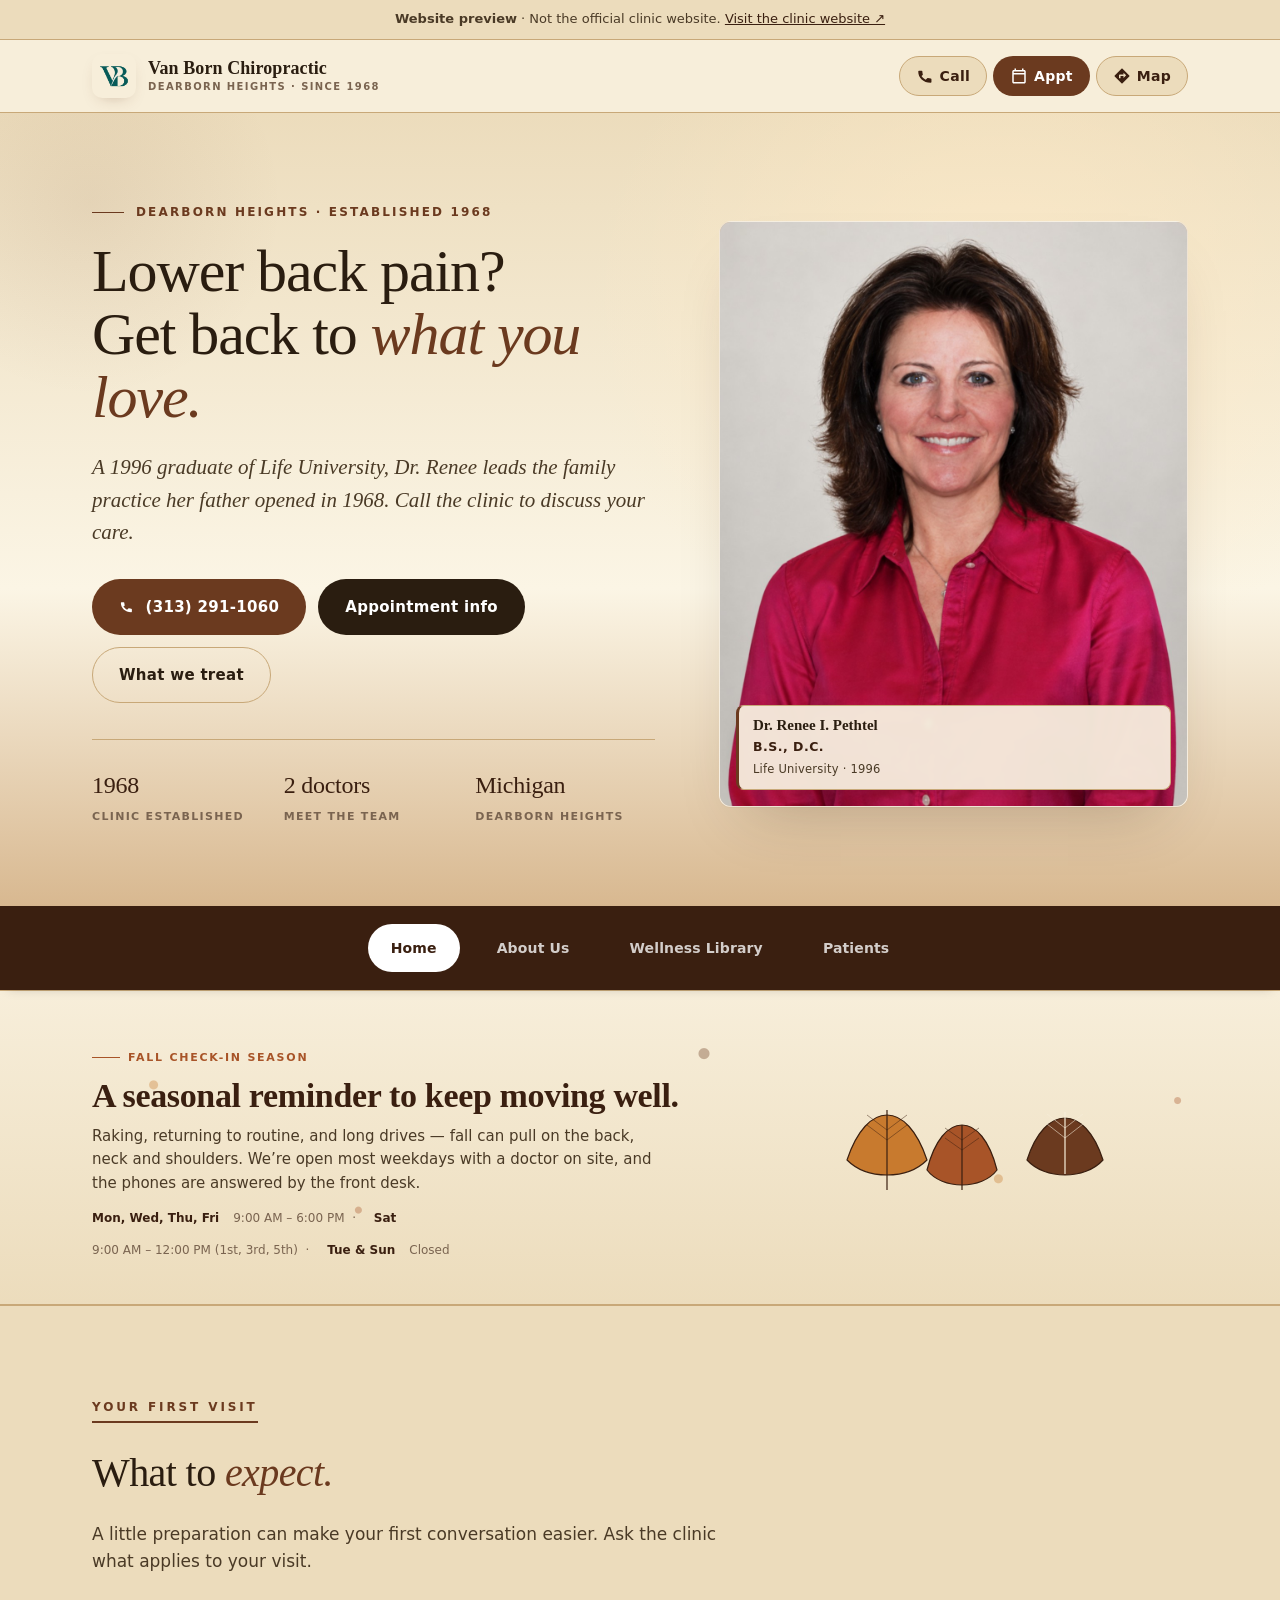
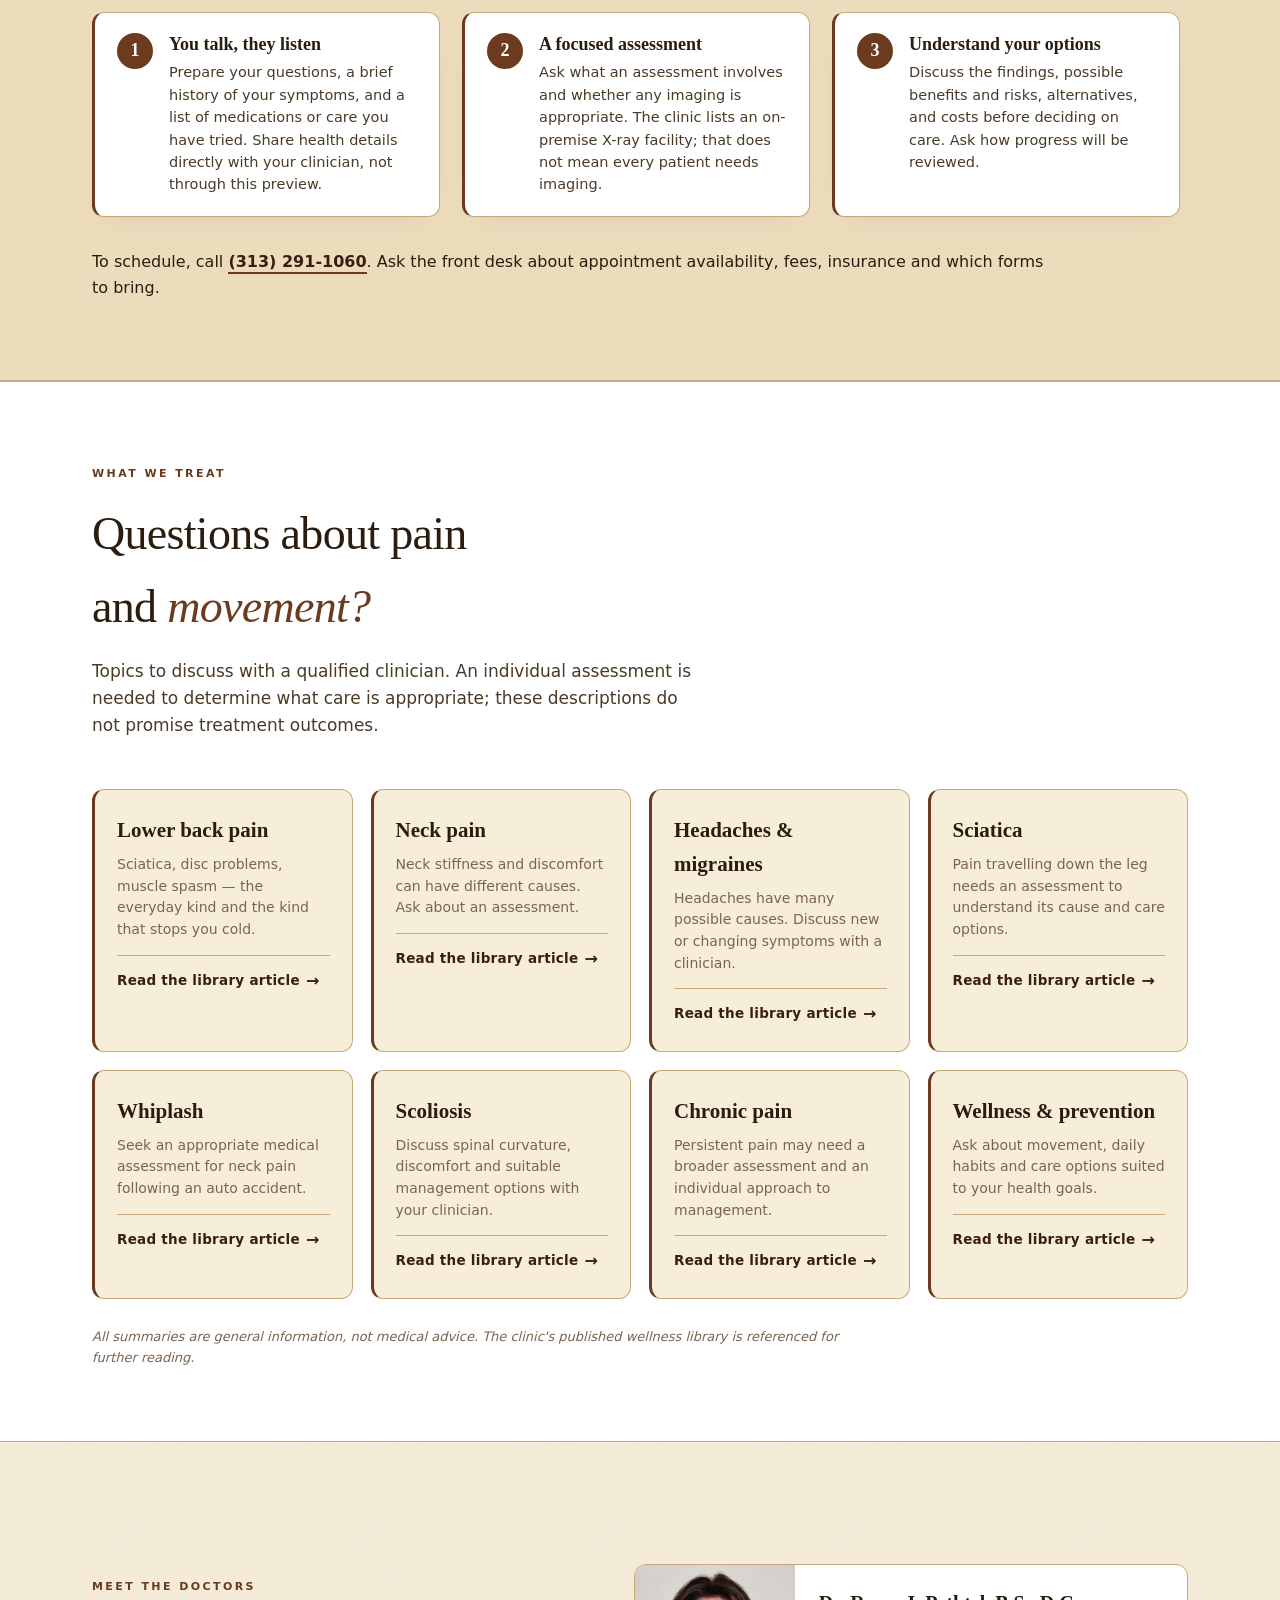
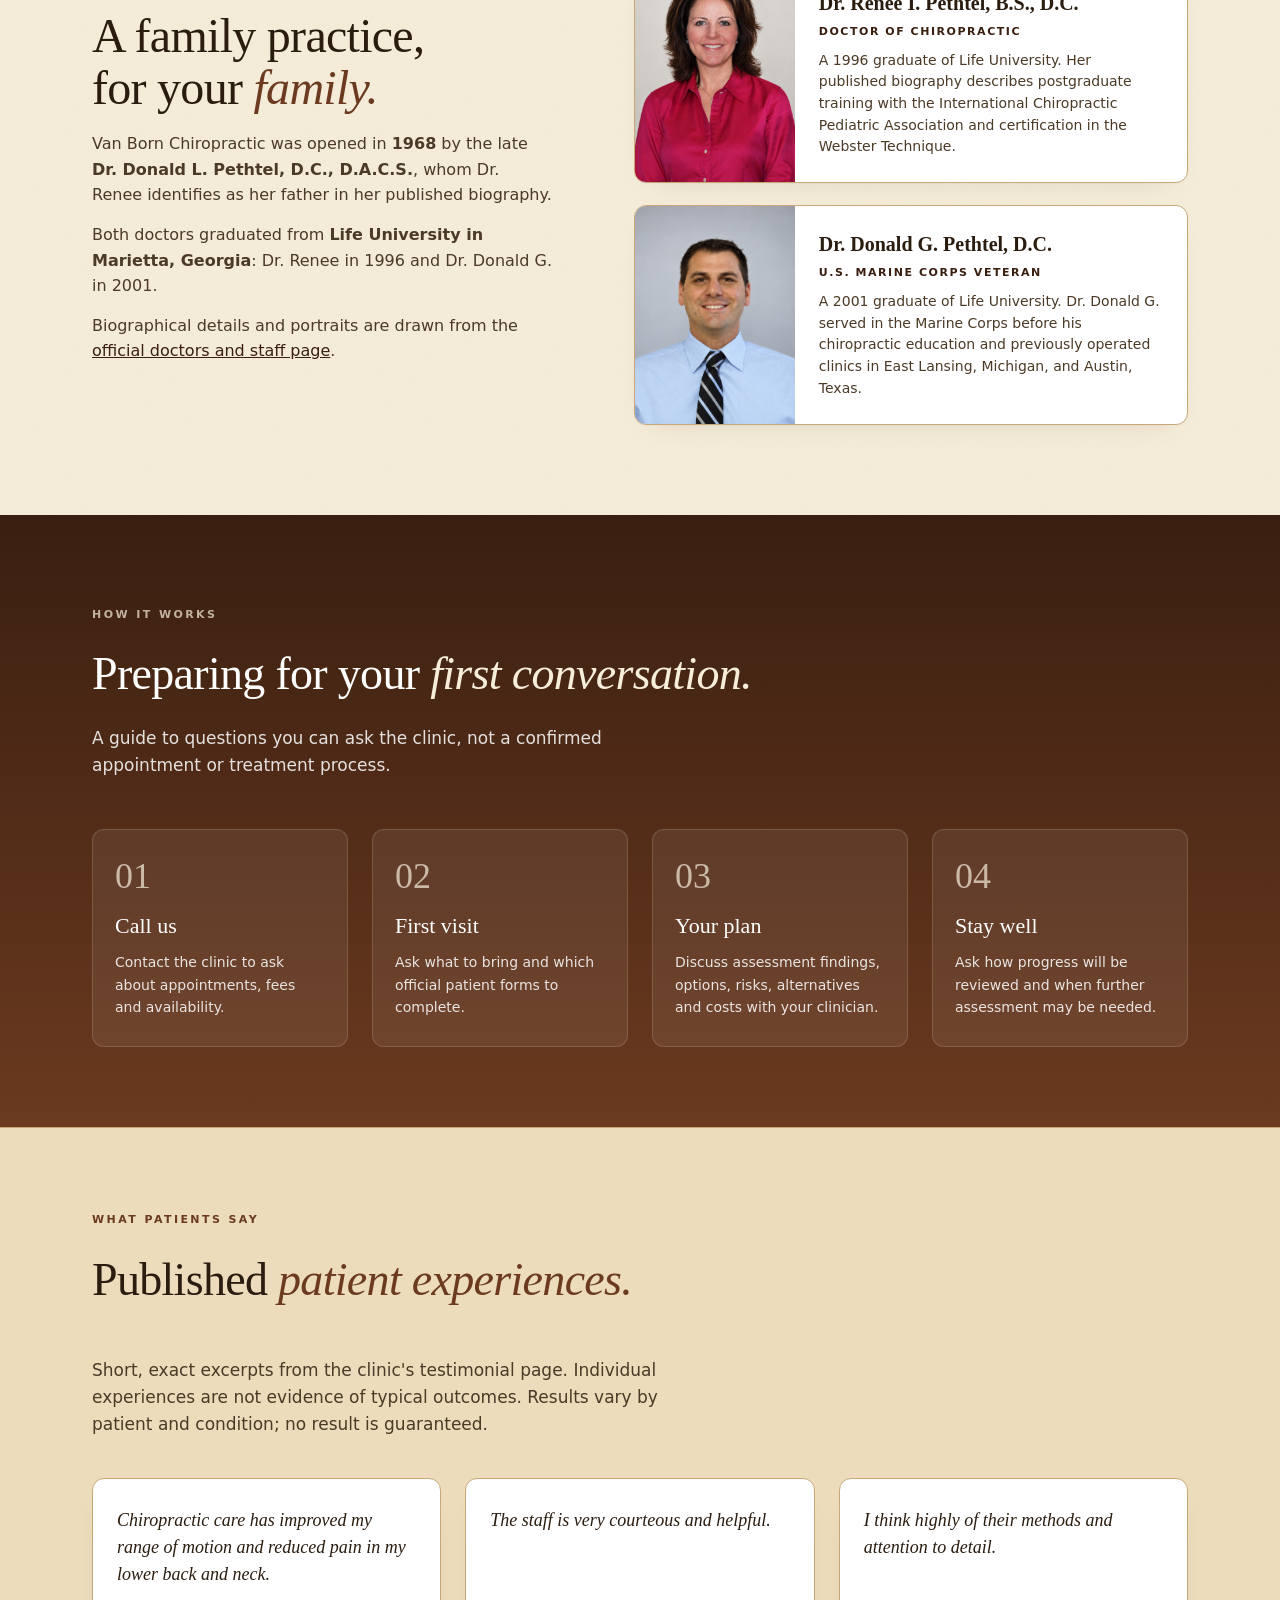
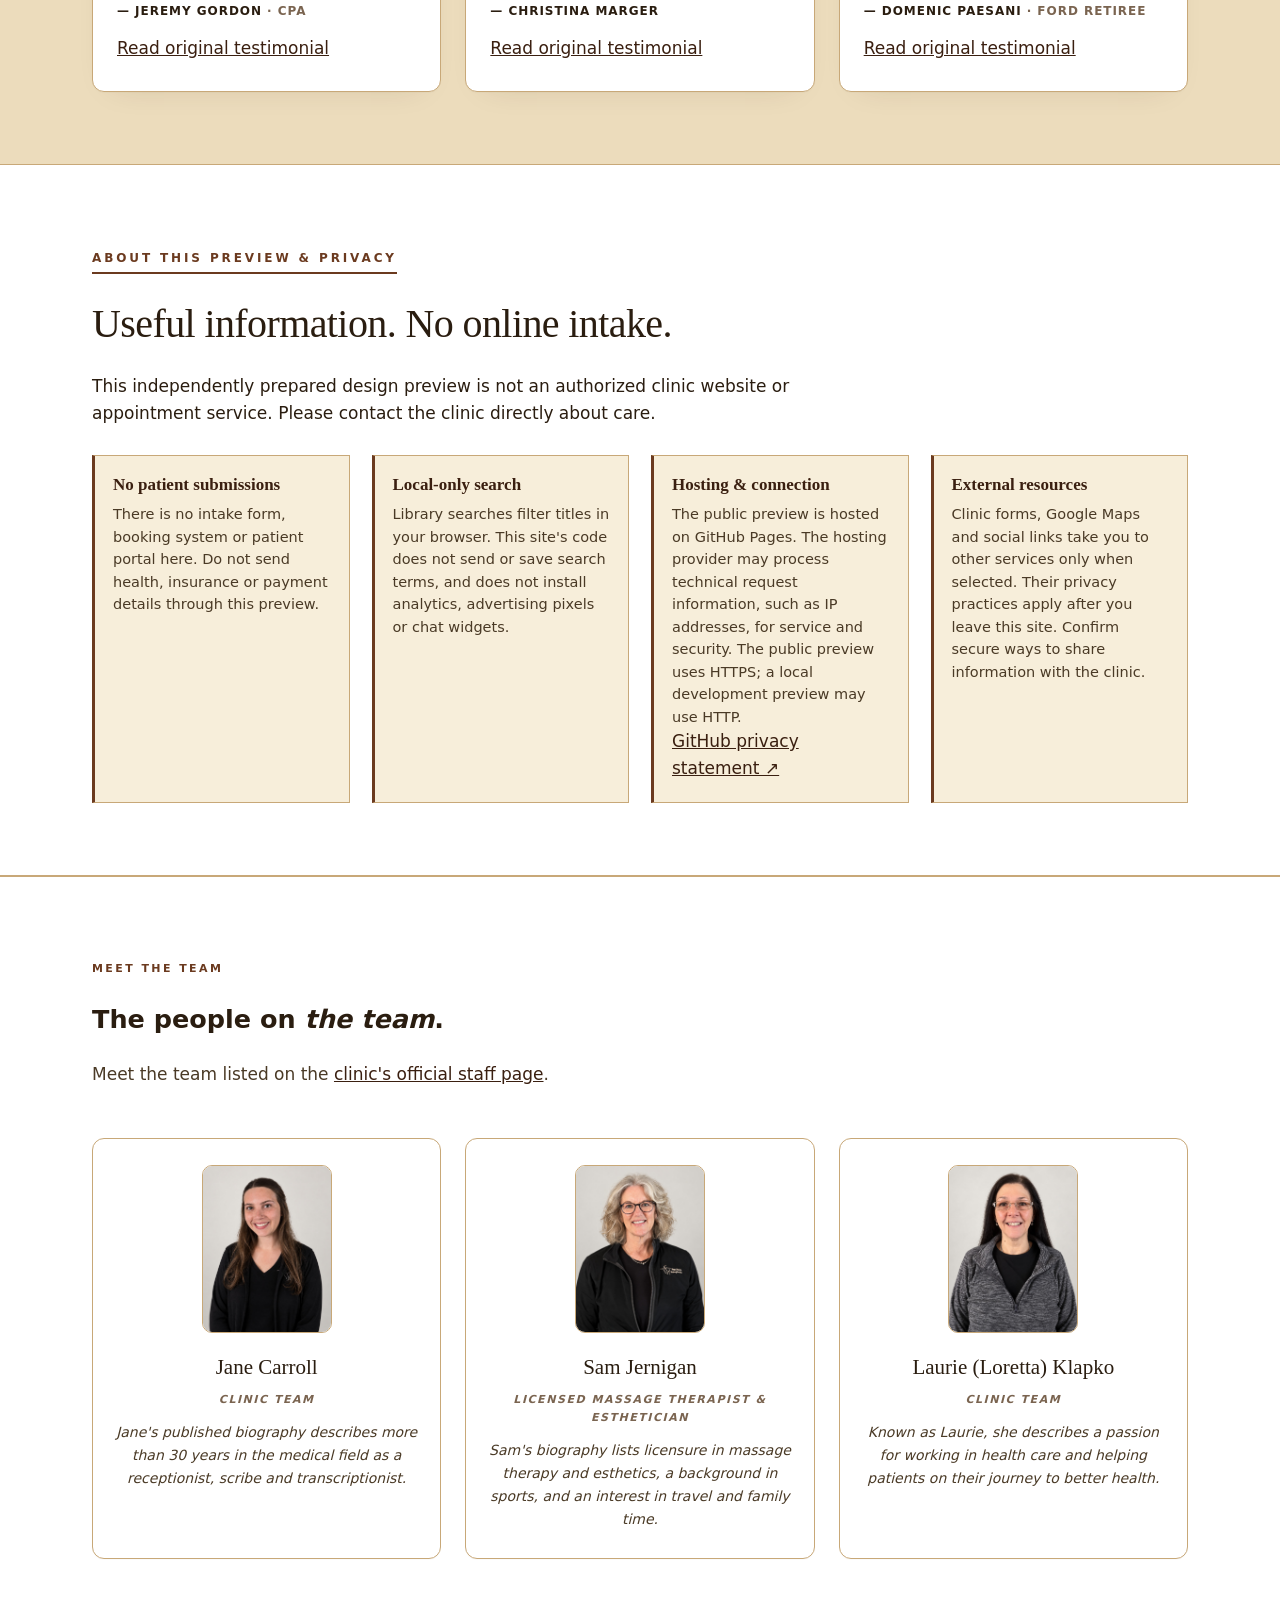
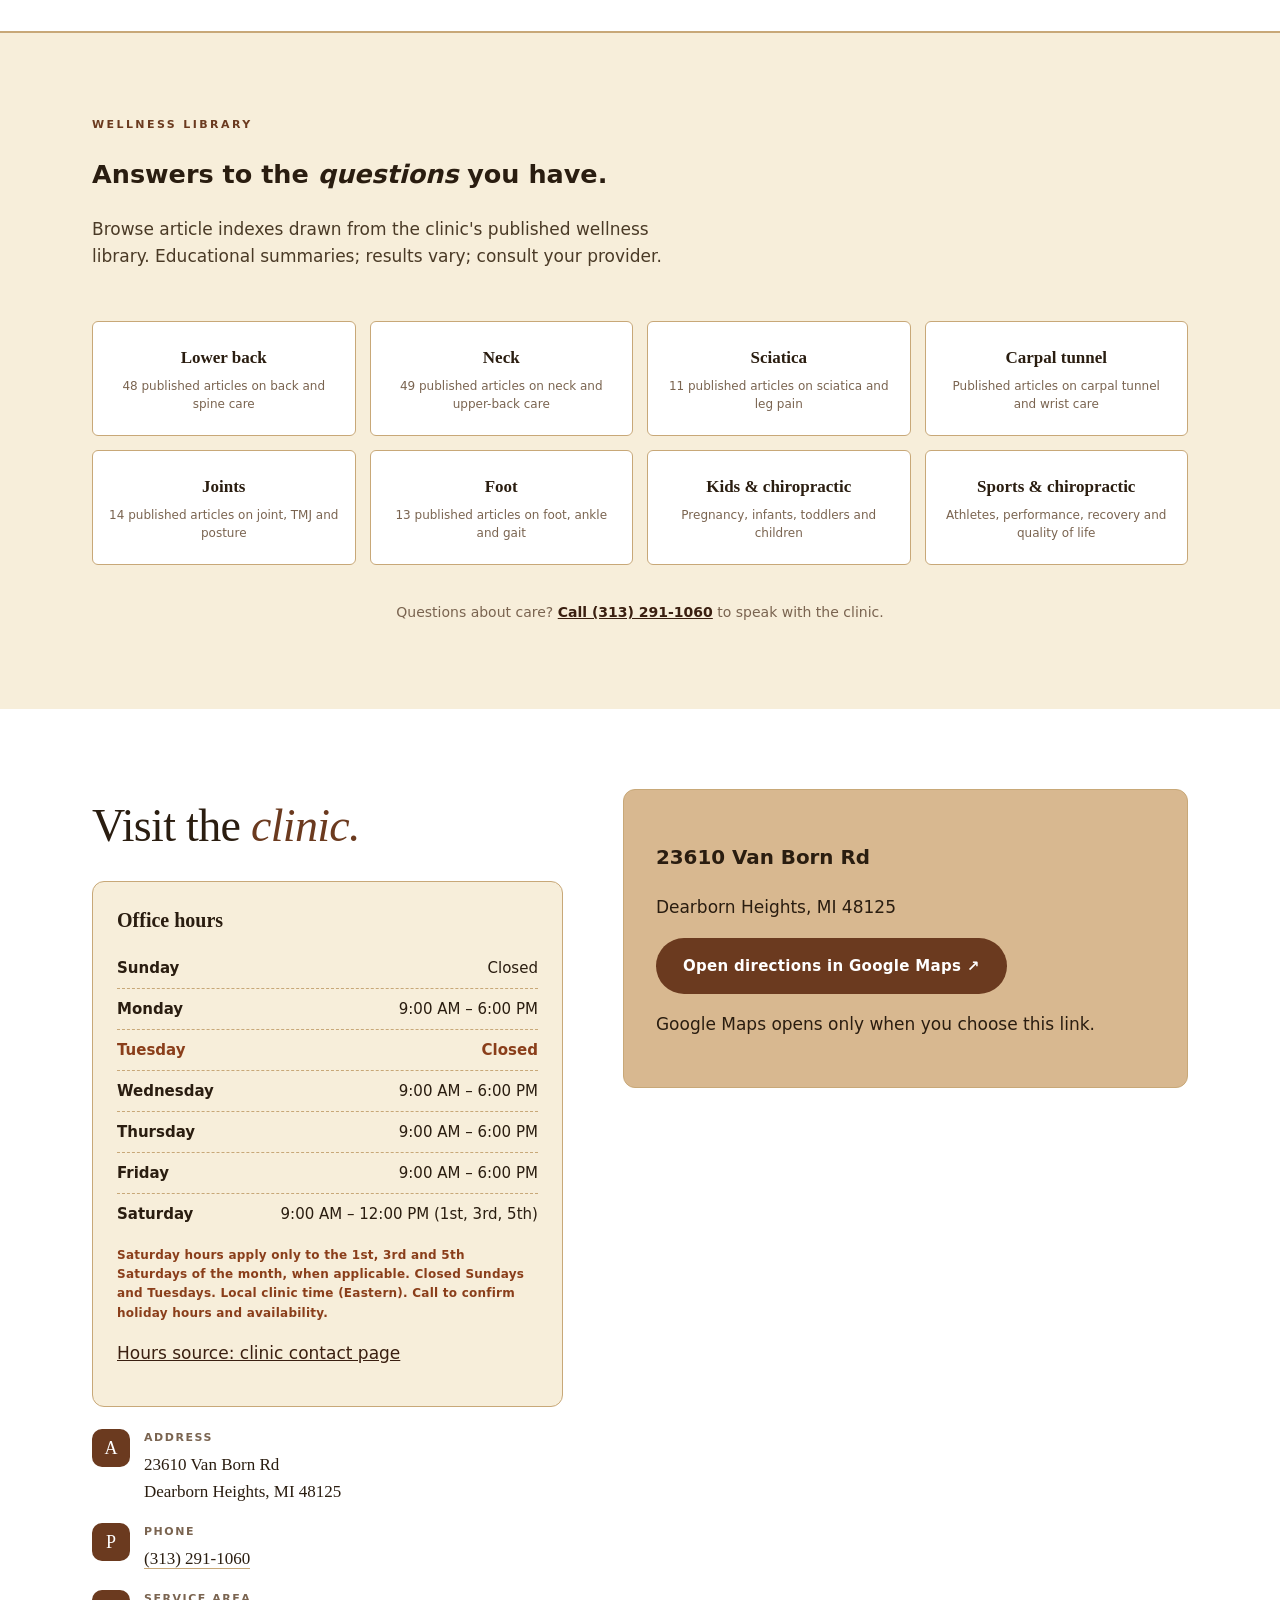
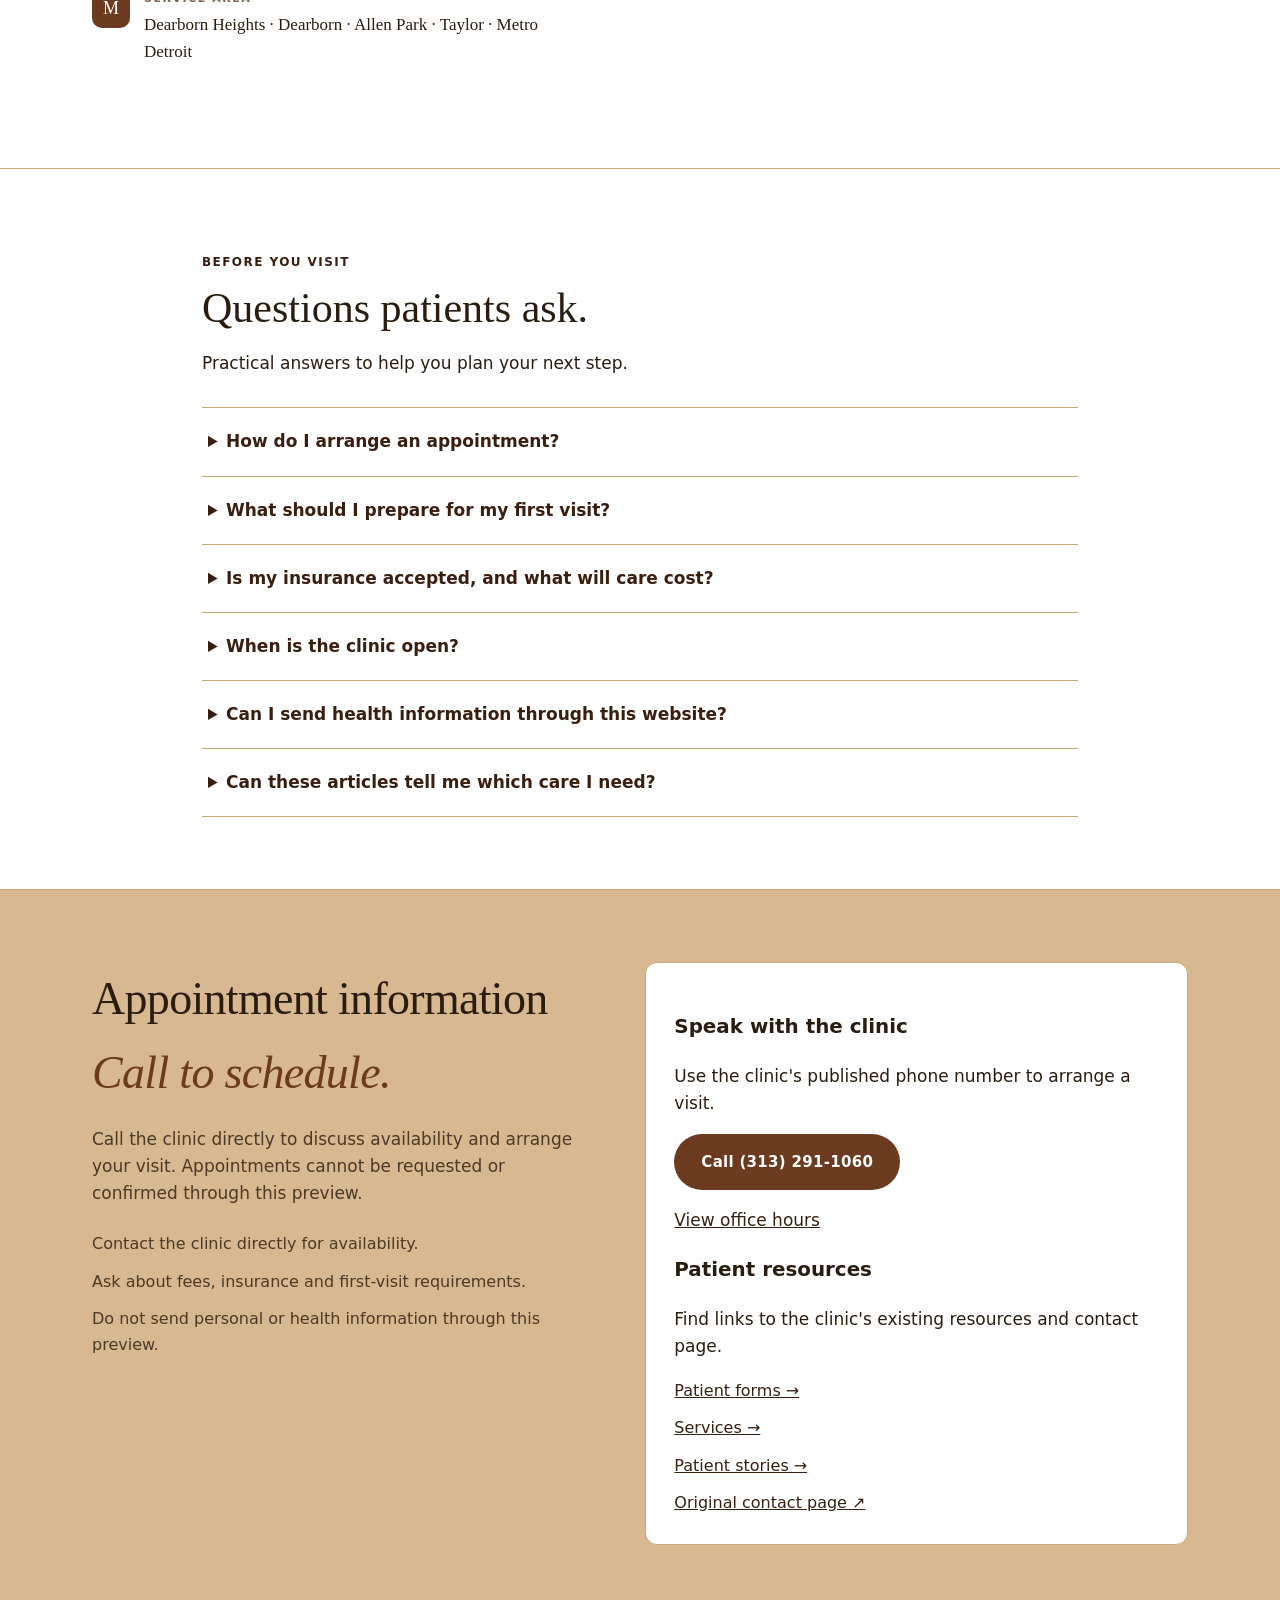
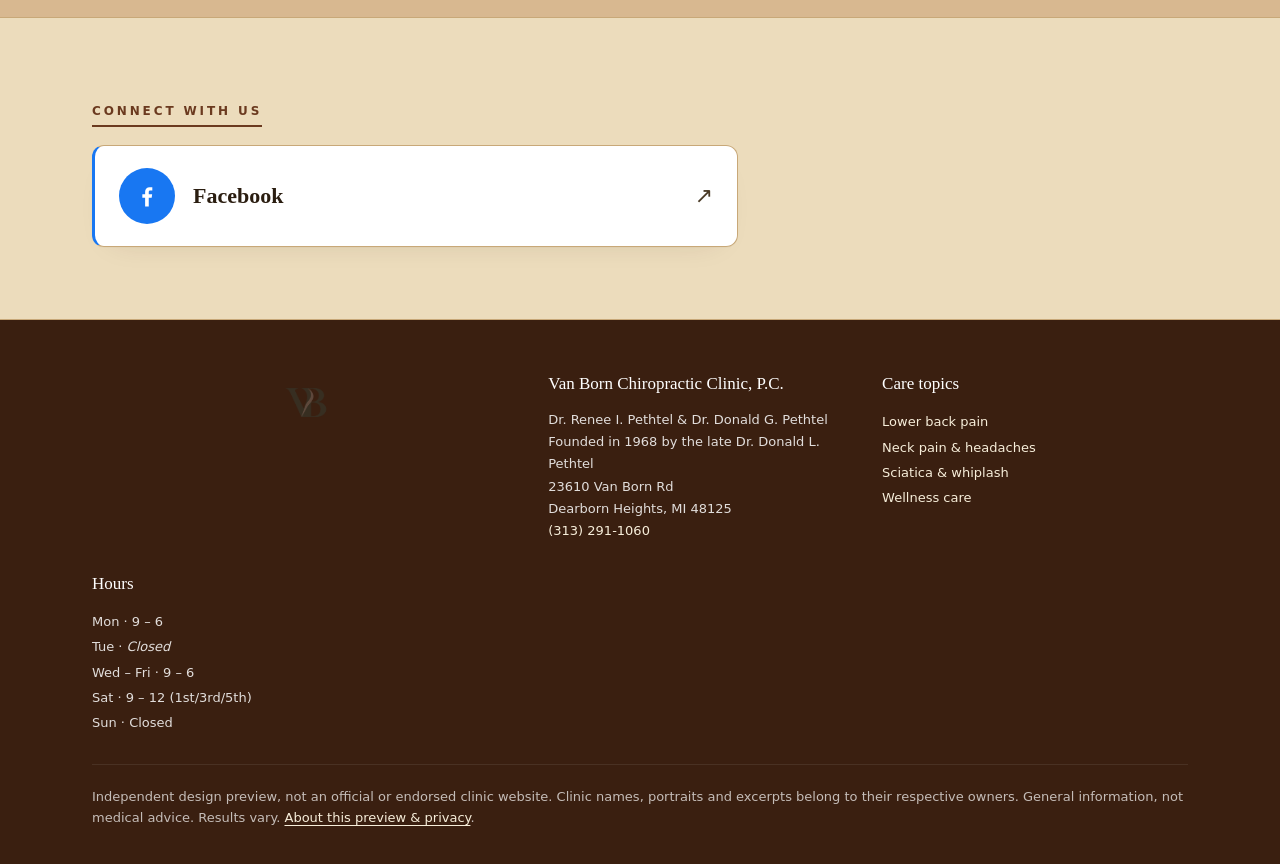
==== commit f46f3e4d: "Add subtle autumn theme + original interactive body-region tool" ====
--- a/index.html
+++ b/index.html
@@ -3,7 +3,7 @@
 <head>
 <meta charset="UTF-8" />
 <meta name="viewport" content="width=device-width, initial-scale=1, viewport-fit=cover" />
-<meta name="theme-color" content="#0e6b5e" />
+<meta name="theme-color" content="#f7eeda" />
 <meta name="robots" content="noindex, nofollow" />
 <meta name="description" content="Meet the doctors, explore care topics and find office hours for Van Born Chiropractic in Dearborn Heights. Independent website preview." />
 <meta property="og:title" content="Van Born Chiropractic · Since 1968" />
@@ -33,30 +33,12 @@
 
 <style>
 /* ===========================================================
-   VAN BORN CHIROPRACTIC v2
-   Palette: deep medical-green + cream + brass
-   Idea: warm, clinical-but-not-cold. Phone-CTA first.
+   VAN BORN CHIROPRACTIC v2 — homepage inline overrides
+   Palette and base layout live in assets/site.css.
+   The active theme class is set on <body> (theme-autumn by default).
+   This inline block is page-specific and intentionally minimal.
    =========================================================== */
-:root {
-  --c-green:       #0e6b5e;
-  --c-green-dark:  #08463d;
-  --c-green-light: #14927f;
-  --c-cream:       #f5efe2;
-  --c-cream-2:     #ebe2cd;
-  --c-cream-3:     #e0d4b6;
-  --c-ink:         #1a1d24;
-  --c-ink-soft:    #3d414b;
-  --c-muted:       #5b606a;
-  --c-line:        #d8cfb9;
-  --c-brass:       #b8975c;
-  --c-rust:        #a04a2a;
-  --r: 6px;
-  --r-lg: 12px;
-  --max: 1140px;
-  --serif: "Cormorant Garamond", "Garamond", Georgia, serif;
-  --sans:  "Inter", -apple-system, BlinkMacSystemFont, "Segoe UI", system-ui, sans-serif;
-}
-* { box-sizing: border-box; }
+
 html { -webkit-text-size-adjust: 100%; scroll-behavior: smooth; }
 body {
   margin: 0;
@@ -1044,7 +1026,7 @@
 <link rel="stylesheet" href="assets/site.css" />
 <script src="assets/site.js" defer></script>
 </head>
-<body data-page="home">
+<body class="theme-autumn" data-page="home">
 <a class="skip-link" href="#main">Skip to main content</a>
 <aside class="demo-banner"><strong>Website preview</strong> · Not the official clinic website. <a href="https://www.vanbornchiropractic.com/">Visit the clinic website ↗</a></aside>
 <header class="top">
@@ -1113,7 +1095,7 @@
     <div class="wrap">
       <a href="index.html#top" data-nav="home">Home</a>
       <a href="meet-the-doctors.html" data-nav="about">About Us</a>
-      <a href="library-back.html" data-nav="library">Wellness Library</a>
+      <a href="anatomy.html" data-nav="library">Wellness Library</a>
       <a href="patient-resources.html" data-nav="patients">Patients</a>
     </div>
   </nav>
@@ -1122,6 +1104,49 @@
      FIRST VISIT — what to expect (cohort staple: Haywood, Razmik,
      Stony Brook all have a similar "first visit" pathway).
      =========================================================== -->
+<!-- AUTUMN THEME 2026-10-06 — homepage hero accent. Revert in March. -->
+<section class="autumn-hero" aria-labelledby="autumn-eyebrow">
+  <div class="wrap">
+    <div>
+      <p class="eyebrow" id="autumn-eyebrow">Fall check-in season</p>
+      <h2>A seasonal reminder to keep moving well.</h2>
+      <p>Raking, returning to routine, and long drives — fall can pull on the
+      back, neck and shoulders. We&rsquo;re open most weekdays with a doctor on
+      site, and the phones are answered by the front desk.</p>
+      <p class="accent-meta">
+        <strong>Mon, Wed, Thu, Fri</strong> 9:00 AM – 6:00 PM
+        &nbsp;·&nbsp; <strong>Sat</strong> 9:00 AM – 12:00 PM (1st, 3rd, 5th)
+        &nbsp;·&nbsp; <strong>Tue &amp; Sun</strong> Closed
+      </p>
+    </div>
+    <svg class="leaves" viewBox="0 0 320 200" role="img" aria-label="Three abstract autumn leaves">
+      <title>Abstract autumn leaves</title>
+      <!-- Three stylised leaves, abstract shapes, no real leaf imagery -->
+      <g transform="translate(40,30)">
+        <path d="M0 80 C20 20, 60 20, 80 80 C60 100, 20 100, 0 80 Z"
+              fill="#c87a2e" stroke="#3a1f10" stroke-width="1.2" stroke-linejoin="round"/>
+        <path d="M40 30 L40 110" stroke="#3a1f10" stroke-width="1.2" fill="none"/>
+        <path d="M40 50 L20 35 M40 60 L20 45 M40 60 L60 45 M40 50 L60 35"
+              stroke="#3a1f10" stroke-width="0.8" fill="none" opacity="0.6"/>
+      </g>
+      <g transform="translate(120,60)">
+        <path d="M0 60 C15 0, 55 0, 70 60 C55 80, 15 80, 0 60 Z"
+              fill="#a85428" stroke="#3a1f10" stroke-width="1.2" stroke-linejoin="round"/>
+        <path d="M35 15 L35 80" stroke="#3a1f10" stroke-width="1.2" fill="none"/>
+        <path d="M35 30 L18 18 M35 40 L18 28 M35 40 L52 28 M35 30 L52 18"
+              stroke="#3a1f10" stroke-width="0.8" fill="none" opacity="0.6"/>
+      </g>
+      <g transform="translate(220,40)">
+        <path d="M0 70 C18 14, 58 14, 76 70 C58 90, 18 90, 0 70 Z"
+              fill="#6b3a1f" stroke="#3a1f10" stroke-width="1.2" stroke-linejoin="round"/>
+        <path d="M38 22 L38 84" stroke="#f7eeda" stroke-width="1.2" fill="none"/>
+        <path d="M38 38 L20 24 M38 48 L20 34 M38 48 L56 34 M38 38 L56 24"
+              stroke="#f7eeda" stroke-width="0.8" fill="none" opacity="0.7"/>
+      </g>
+    </svg>
+  </div>
+</section>
+
 <section class="first-visit" id="first-visit">
   <div class="wrap">
     <p class="section-eyebrow">Your first visit</p>
--- a/assets/site.css
+++ b/assets/site.css
@@ -1,10 +1,19 @@
 
 /* ===========================================================
    VAN BORN CHIROPRACTIC v2
-   Palette: deep medical-green + cream + brass
-   Idea: warm, clinical-but-not-cold. Phone-CTA first.
-   =========================================================== */
-:root {
+   AUTUMN THEME 2026-10-06 — revert in March.
+   The brand palette is preserved in `.theme-brand` below. To revert,
+   remove `class="theme-autumn"` from <body> in each HTML file (or replace
+   it with `class="theme-brand"`). The base structure, copy, phone and
+   schema are unchanged.
+
+   Themes:
+     .theme-brand  — original green/cream/brass (preserved, currently inactive)
+     .theme-autumn — subtle autumn accent (currently active on <body>)
+   =========================================================== */
+
+/* ----- BRAND PALETTE — preserved, currently inactive ----- */
+.theme-brand {
   --c-green:       #0e6b5e;
   --c-green-dark:  #08463d;
   --c-green-light: #14927f;
@@ -17,6 +26,33 @@
   --c-line:        #d8cfb9;
   --c-brass:       #b8975c;
   --c-rust:        #a04a2a;
+  --autumn-1:      transparent;
+  --autumn-2:      transparent;
+  --autumn-3:      transparent;
+  --autumn-ink:    transparent;
+}
+
+/* ----- AUTUMN PALETTE — currently active, subtle accent ----- */
+.theme-autumn {
+  --c-green:       #6b3a1f;       /* chestnut — calmer than auburn */
+  --c-green-dark:  #3a1f10;       /* walnut */
+  --c-green-light: #8a5a3a;       /* cinnamon */
+  --c-cream:       #f7eeda;       /* warmer cream */
+  --c-cream-2:     #ecdcbc;       /* wheat */
+  --c-cream-3:     #d8b890;       /* caramel cream */
+  --c-ink:         #2a1d10;       /* coffee */
+  --c-ink-soft:    #4a3a26;       /* espresso */
+  --c-muted:       #7a6450;       /* taupe */
+  --c-line:        #c8a878;       /* caramel */
+  --c-brass:       #b07c2e;       /* ochre */
+  --c-rust:        #8a3e1a;       /* muted rust */
+  --autumn-1:      #c87a2e;       /* ochre leaf */
+  --autumn-2:      #a85428;       /* burnt sienna */
+  --autumn-3:      #6b3a1f;       /* chestnut */
+  --autumn-ink:    #3a1f10;       /* walnut */
+}
+
+:root {
   --r: 6px;
   --r-lg: 12px;
   --max: 1140px;
@@ -50,7 +86,7 @@
   position: sticky; top: 0; z-index: 50;
   backdrop-filter: blur(8px);
   -webkit-backdrop-filter: blur(8px);
-  background: rgba(245, 239, 226, 0.94);
+  background: rgba(247, 238, 218, 0.94);
 }
 header.top .wrap {
   display: flex; align-items: center; justify-content: space-between;
@@ -62,7 +98,7 @@
   width: 44px; height: 44px;
   border-radius: 10px;
   display: block;
-  box-shadow: 0 6px 16px -8px rgba(14,107,94,.4);
+  box-shadow: 0 6px 16px -8px rgba(107,58,31,.35);
 }
 
 
@@ -100,7 +136,7 @@
   position: absolute;
   top: -120px; left: -120px;
   width: 420px; height: 420px;
-  background: radial-gradient(circle, rgba(14,107,94,0.08), transparent 65%);
+  background: radial-gradient(circle, rgba(107,58,31,.08), transparent 65%);
   pointer-events: none;
 }
 .hero::after {
@@ -109,7 +145,7 @@
   position: absolute;
   inset: 0;
   background:
-    radial-gradient(ellipse 60% 80% at 85% 20%, rgba(255,247,228,0.55), transparent 60%),
+    radial-gradient(ellipse 60% 80% at 85% 20%, rgba(255,235,200,0.55), transparent 60%),
     linear-gradient(180deg, var(--c-cream-2) 0%, #fbf5e5 60%, var(--c-cream-3) 100%);
   pointer-events: none;
   z-index: -1;
@@ -117,7 +153,7 @@
 @media (min-width: 880px) {
   .hero::after {
     background:
-      radial-gradient(ellipse 50% 70% at 78% 25%, rgba(255,247,228,0.7), transparent 65%),
+      radial-gradient(ellipse 50% 70% at 78% 25%, rgba(255,235,200,0.7), transparent 65%),
       linear-gradient(180deg, var(--c-cream-2) 0%, #fbf5e5 60%, var(--c-cream-3) 100%);
   }
 }
@@ -210,14 +246,14 @@
   background: linear-gradient(160deg, var(--c-cream-3), var(--c-cream-2));
   border-radius: var(--r-lg);
   overflow: hidden;
-  box-shadow: 0 30px 60px -30px rgba(8,70,61,.3), 0 1px 0 rgba(0,0,0,.03);
+  box-shadow: 0 30px 60px -30px rgba(58,31,16,.28), 0 1px 0 rgba(0,0,0,.03);
   border: 1px solid rgba(255,255,255,.6);
 }
 .portrait svg { position: absolute; inset: 0; width: 100%; height: 100%; }
 .portrait .portrait-badge {
   position: absolute;
   bottom: 16px; left: 16px; right: 16px;
-  background: rgba(245,239,226,0.96);
+  background: rgba(245, 236, 220, 0.96);
   border: 1px solid var(--c-line);
   border-left: 3px solid var(--c-green);
   padding: 10px 14px 11px;
@@ -252,7 +288,7 @@
 .portrait .photo-tag {
   position: absolute;
   bottom: 14px; left: 14px;
-  background: rgba(8,70,61,.85);
+  background: rgba(58,31,16,.85);
   color: var(--c-cream);
   padding: 5px 11px;
   border-radius: 999px;
@@ -298,7 +334,7 @@
 }
 .condition:hover {
   transform: translateY(-2px);
-  box-shadow: 0 10px 24px -16px rgba(14,107,94,.25);
+  box-shadow: 0 10px 24px -16px rgba(138,90,58,.22);
 }
 .condition h3 {
   font-family: var(--serif);
@@ -376,7 +412,7 @@
   border-left: 3px solid var(--c-green);
   border-radius: var(--r-lg);
   padding: 20px 22px;
-  box-shadow: 0 1px 0 rgba(0,0,0,.02), 0 12px 32px -22px rgba(8,70,61,.18);
+  box-shadow: 0 1px 0 rgba(0,0,0,.02), 0 12px 32px -22px rgba(58,31,16,.18);
 }
 .step-num {
   display: inline-flex; align-items: center; justify-content: center;
@@ -435,13 +471,13 @@
   border-radius: var(--r-lg);
   overflow: hidden;
   border: 1px solid rgba(255,255,255,.6);
-  box-shadow: 0 30px 60px -30px rgba(8,70,61,.3), 0 1px 0 rgba(0,0,0,.03);
+  box-shadow: 0 30px 60px -30px rgba(58,31,16,.28), 0 1px 0 rgba(0,0,0,.03);
 }
 .about .photo svg { width: 100%; height: 100%; }
 .about .photo .photo-tag {
   position: absolute;
   bottom: 14px; left: 14px;
-  background: rgba(8,70,61,.85);
+  background: rgba(58,31,16,.85);
   color: var(--c-cream);
   padding: 5px 11px;
   border-radius: 999px;
@@ -611,7 +647,7 @@
   display: grid;
   grid-template-columns: 130px 1fr;
   gap: 0;
-  box-shadow: 0 1px 0 rgba(0, 0, 0, 0.02), 0 12px 32px -22px rgba(8, 70, 61, 0.18);
+  box-shadow: 0 1px 0 rgba(0, 0, 0, 0.02), 0 12px 32px -22px rgba(58, 31, 16, 0.18);
 }
 .doc-card img {
   width: 100%;
@@ -692,7 +728,7 @@
   color: var(--c-green-dark);
   letter-spacing: 0.02em;
   border: 2px solid rgba(255, 255, 255, 0.6);
-  box-shadow: 0 4px 12px -6px rgba(8, 70, 61, 0.3);
+  box-shadow: 0 4px 12px -6px rgba(58, 31, 16, 0.28);
 }
 .staff-headshot {
   width: 150px;
@@ -755,7 +791,7 @@
 .lib-card:hover {
   transform: translateY(-2px);
   border-color: var(--c-green);
-  box-shadow: 0 12px 28px -18px rgba(8, 70, 61, 0.3);
+  box-shadow: 0 12px 28px -18px rgba(58, 31, 16, 0.28);
 }
 .lib-ico {
   font-size: 30px;
@@ -807,7 +843,7 @@
   padding: 28px 24px;
   border: 1px solid var(--c-line);
   display: flex; flex-direction: column; gap: 14px;
-  box-shadow: 0 1px 0 rgba(0,0,0,.02), 0 12px 32px -22px rgba(8,70,61,.18);
+  box-shadow: 0 1px 0 rgba(0,0,0,.02), 0 12px 32px -22px rgba(58,31,16,.18);
 }
 .review .stars {
   color: var(--c-brass);
@@ -925,13 +961,13 @@
   border-radius: var(--r-lg);
   text-decoration: none;
   color: var(--c-ink);
-  box-shadow: 0 1px 0 rgba(0,0,0,.02), 0 12px 32px -22px rgba(8,70,61,.18);
+  box-shadow: 0 1px 0 rgba(0,0,0,.02), 0 12px 32px -22px rgba(58,31,16,.18);
   transition: transform .15s ease, box-shadow .15s ease, border-color .15s ease;
 }
 .social-card:hover {
   transform: translateY(-1px);
   border-left-color: #145dbf;
-  box-shadow: 0 1px 0 rgba(0,0,0,.02), 0 18px 40px -22px rgba(8,70,61,.28);
+  box-shadow: 0 1px 0 rgba(0,0,0,.02), 0 18px 40px -22px rgba(58,31,16,.26);
 }
 .social-card-icon {
   display: flex; align-items: center; justify-content: center;
@@ -1157,7 +1193,7 @@
   border: 1px solid var(--c-line);
   border-radius: var(--r-lg);
   padding: 32px 30px;
-  box-shadow: 0 1px 0 rgba(0, 0, 0, 0.02), 0 12px 36px -20px rgba(8, 70, 61, 0.18);
+  box-shadow: 0 1px 0 rgba(0, 0, 0, 0.02), 0 12px 36px -20px rgba(58, 31, 16, 0.18);
 }
 form.book-form label {
   display: block;
@@ -1647,3 +1683,208 @@
   .hero { padding: 40px 0; }
   .hero .wrap { gap: 32px; }
 }
+
+
+
+/* ===========================================================
+   AUTUMN THEME 2026-10-06 — hero accent block
+   Limited to the homepage, layered on top of the active theme.
+   Uses inline SVG illustrations (no external image dependencies,
+   no copyrighted stock photos). Revert in March by removing
+   the <section class="autumn-hero"> block from index.html
+   and these styles.
+   =========================================================== */
+.autumn-hero {
+  background: linear-gradient(180deg, var(--c-cream) 0%, var(--c-cream-2) 100%);
+  border-top: 1px solid var(--c-line);
+  border-bottom: 1px solid var(--c-line);
+  padding: 36px 0 32px;
+  position: relative;
+  overflow: hidden;
+}
+.autumn-hero::before {
+  content: "";
+  position: absolute;
+  inset: 0;
+  background:
+    radial-gradient(circle at 12% 30%, var(--autumn-1) 0 4px, transparent 5px),
+    radial-gradient(circle at 28% 70%, var(--autumn-2) 0 3px, transparent 4px),
+    radial-gradient(circle at 55% 20%, var(--autumn-3) 0 5px, transparent 6px),
+    radial-gradient(circle at 78% 60%, var(--autumn-1) 0 4px, transparent 5px),
+    radial-gradient(circle at 92% 35%, var(--autumn-2) 0 3px, transparent 4px);
+  opacity: .35;
+  pointer-events: none;
+}
+.autumn-hero .wrap {
+  display: grid;
+  gap: 24px;
+  align-items: center;
+  position: relative;
+}
+@media (min-width: 720px) {
+  .autumn-hero .wrap {
+    grid-template-columns: 1.4fr 1fr;
+    gap: 36px;
+  }
+  .autumn-hero { padding: 48px 0 44px; }
+}
+.autumn-hero h2 {
+  font-family: var(--serif);
+  font-size: 28px;
+  font-weight: 600;
+  line-height: 1.15;
+  letter-spacing: -0.01em;
+  color: var(--autumn-ink);
+  margin: 6px 0 10px;
+}
+@media (min-width: 720px) { .autumn-hero h2 { font-size: 34px; } }
+.autumn-hero .eyebrow {
+  display: inline-flex;
+  align-items: center;
+  gap: 8px;
+  font-size: 11px;
+  font-weight: 700;
+  letter-spacing: .16em;
+  text-transform: uppercase;
+  color: var(--autumn-2);
+  margin: 0 0 4px;
+}
+.autumn-hero .eyebrow::before {
+  content: "";
+  width: 28px; height: 1px;
+  background: var(--autumn-2);
+}
+.autumn-hero p {
+  margin: 0;
+  color: var(--c-ink-soft);
+  font-size: 15px;
+  line-height: 1.55;
+  max-width: 38em;
+}
+.autumn-hero .accent-meta {
+  margin-top: 14px;
+  font-size: 12px;
+  color: var(--c-muted);
+  display: flex; flex-wrap: wrap; gap: 14px;
+}
+.autumn-hero .accent-meta strong { color: var(--autumn-ink); font-weight: 600; }
+.autumn-hero svg.leaves { display: block; width: 100%; height: auto; max-width: 320px; margin-inline: auto; }
+
+
+/* ===========================================================
+   ANATOMY TOOL — our own interactive body-region map
+   Original layout, original SVG, original hotspot coordinates.
+   Not derived from any third-party diagram.
+   Reuses the active theme's palette.
+   =========================================================== */
+.anatomy-page { padding: 48px 0 80px; }
+.anatomy-page .wrap { display: grid; gap: 36px; }
+@media (min-width: 880px) {
+  .anatomy-page .wrap { grid-template-columns: 1.1fr 1fr; gap: 48px; align-items: start; }
+}
+.anatomy-page h1 {
+  font-family: var(--serif);
+  font-size: 36px;
+  font-weight: 600;
+  letter-spacing: -0.01em;
+  line-height: 1.1;
+  color: var(--c-ink);
+  margin: 8px 0 14px;
+}
+.anatomy-page .lede {
+  color: var(--c-ink-soft);
+  font-size: 16px;
+  max-width: 36em;
+  line-height: 1.6;
+  margin: 0 0 20px;
+}
+.anatomy-canvas {
+  position: relative;
+  background: var(--c-cream-2);
+  border: 1px solid var(--c-line);
+  border-radius: var(--r-lg);
+  padding: 18px;
+}
+.anatomy-svg { display: block; width: 100%; height: auto; }
+.anatomy-silhouette { fill: var(--c-cream-3); stroke: var(--c-muted); stroke-width: 1; }
+.anatomy-region {
+  fill: var(--c-green-light);
+  stroke: var(--c-green);
+  stroke-width: 1.5;
+  cursor: pointer;
+  transition: fill .15s ease, transform .15s ease;
+  transform-origin: center;
+  transform-box: fill-box;
+}
+.anatomy-region:hover,
+.anatomy-region:focus-visible { fill: var(--autumn-2); outline: none; }
+.anatomy-region[aria-pressed="true"] { fill: var(--autumn-3); }
+.anatomy-label {
+  font: 600 12px/1 var(--sans);
+  fill: var(--c-ink);
+  pointer-events: none;
+  text-anchor: middle;
+}
+.anatomy-legend {
+  display: grid;
+  grid-template-columns: 1fr 1fr;
+  gap: 8px 12px;
+  margin-top: 14px;
+  font-size: 12px;
+  color: var(--c-muted);
+}
+.anatomy-legend strong { color: var(--c-ink); font-weight: 600; }
+.anatomy-cta {
+  background: var(--c-cream-2);
+  border: 1px solid var(--c-line);
+  border-radius: var(--r-lg);
+  padding: 24px;
+  display: grid;
+  gap: 14px;
+  align-items: start;
+}
+@media (min-width: 720px) { .anatomy-cta { padding: 28px; } }
+.anatomy-cta h2 {
+  font-family: var(--serif);
+  font-size: 22px;
+  font-weight: 600;
+  line-height: 1.2;
+  color: var(--c-ink);
+  margin: 0;
+}
+.anatomy-cta p {
+  margin: 0;
+  font-size: 15px;
+  color: var(--c-ink-soft);
+  line-height: 1.55;
+}
+.anatomy-cta .links { display: grid; gap: 8px; margin-top: 6px; }
+.anatomy-cta .links a {
+  display: flex; align-items: center; justify-content: space-between;
+  gap: 12px;
+  padding: 10px 14px;
+  background: var(--c-cream);
+  border: 1px solid var(--c-line);
+  border-radius: var(--r);
+  text-decoration: none;
+  color: var(--c-green-dark);
+  font-weight: 600;
+  font-size: 14px;
+  transition: background .12s ease, border-color .12s ease;
+}
+.anatomy-cta .links a:hover,
+.anatomy-cta .links a:focus-visible {
+  background: var(--c-cream-3);
+  border-color: var(--c-green);
+  outline: none;
+}
+.anatomy-cta .links a[aria-disabled="true"] {
+  opacity: .55; cursor: not-allowed; pointer-events: none;
+}
+.anatomy-cta .links a .arrow { color: var(--c-muted); font-size: 16px; }
+.anatomy-empty {
+  font-size: 13px;
+  color: var(--c-muted);
+  font-style: italic;
+  margin: 4px 0 0;
+}
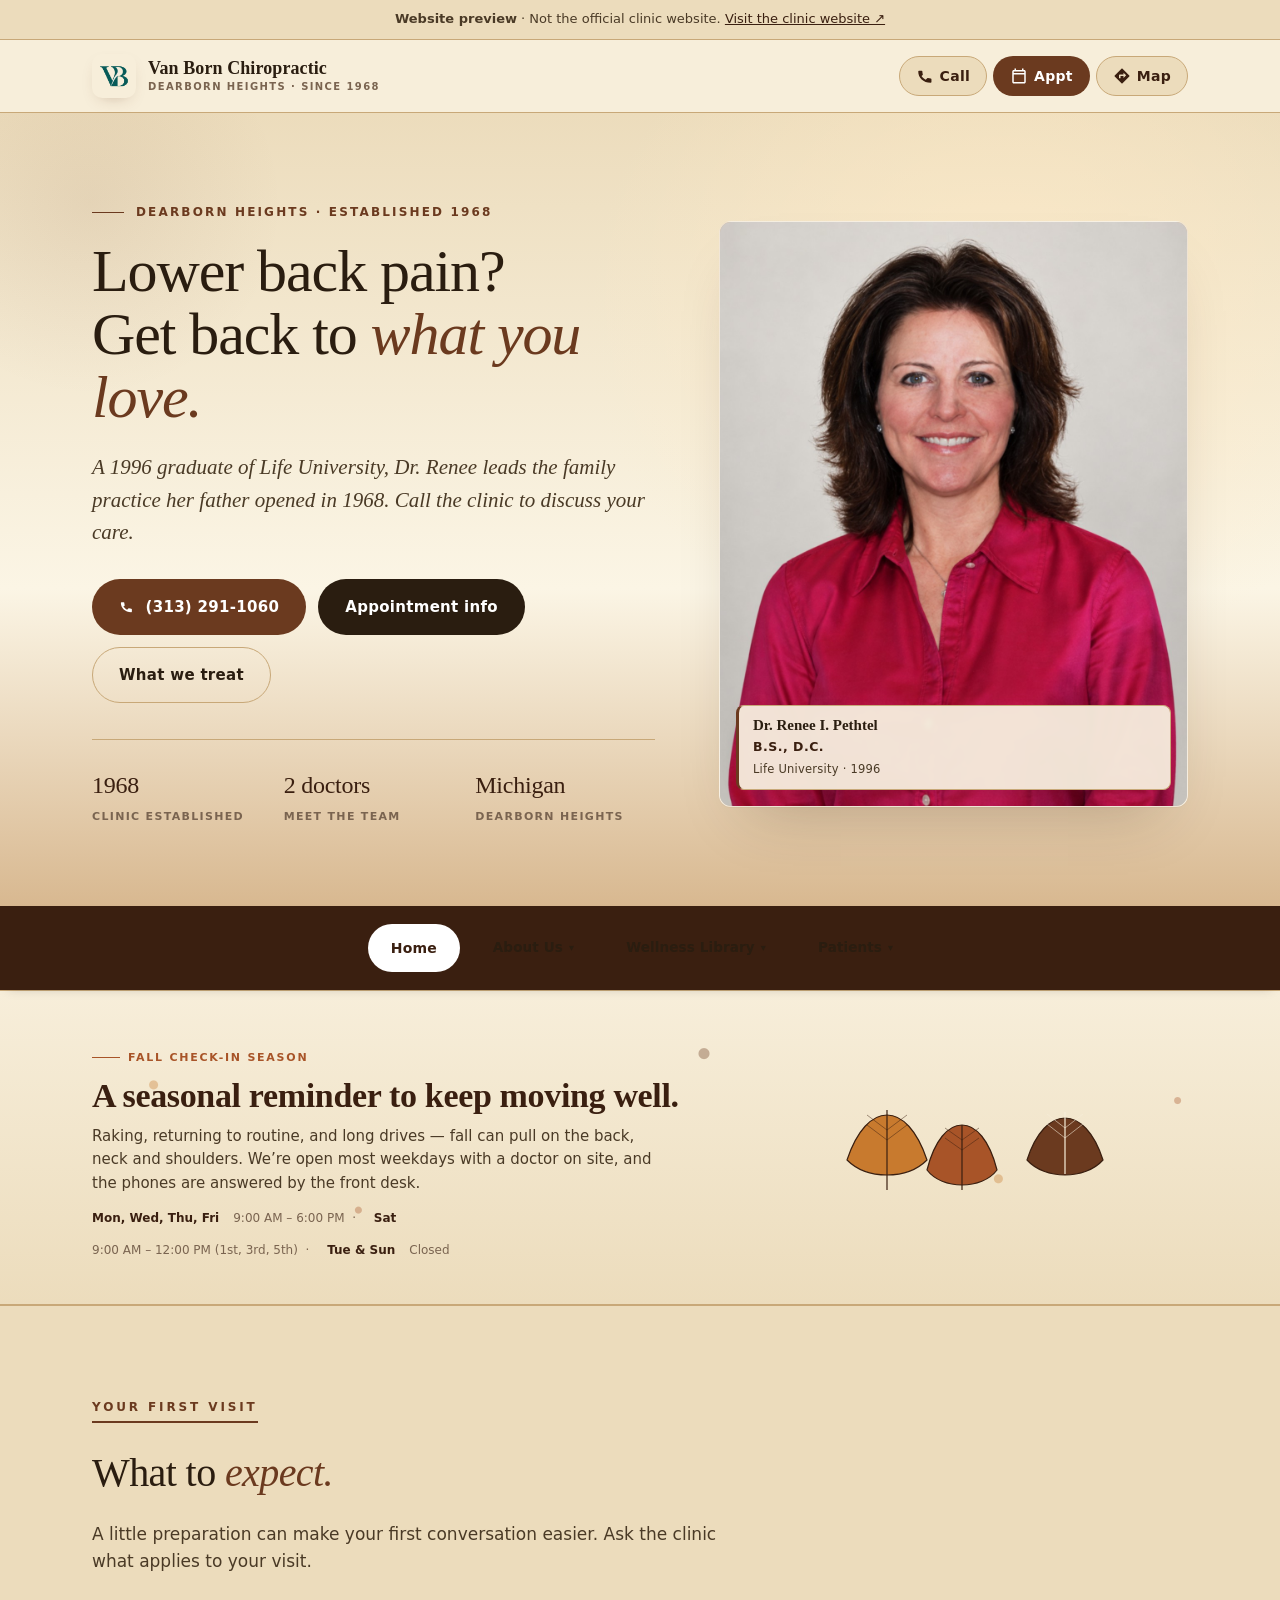
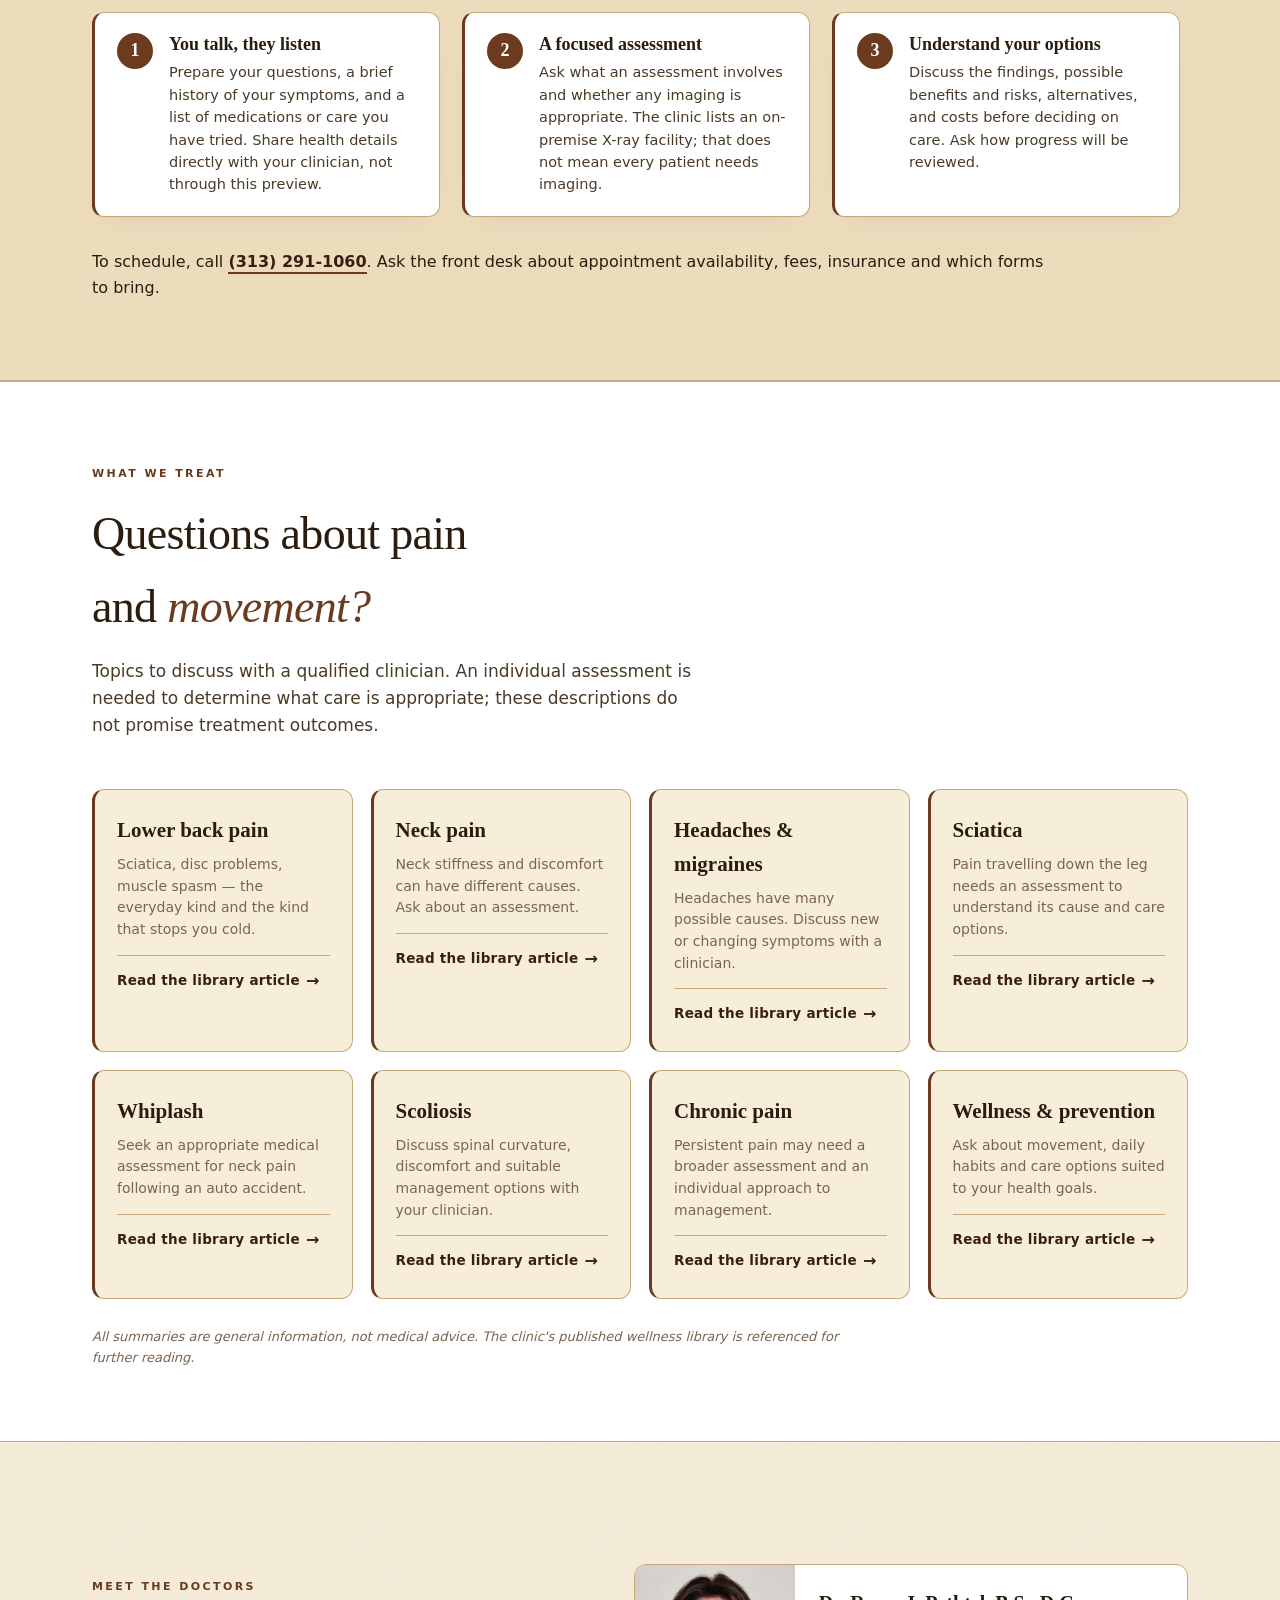
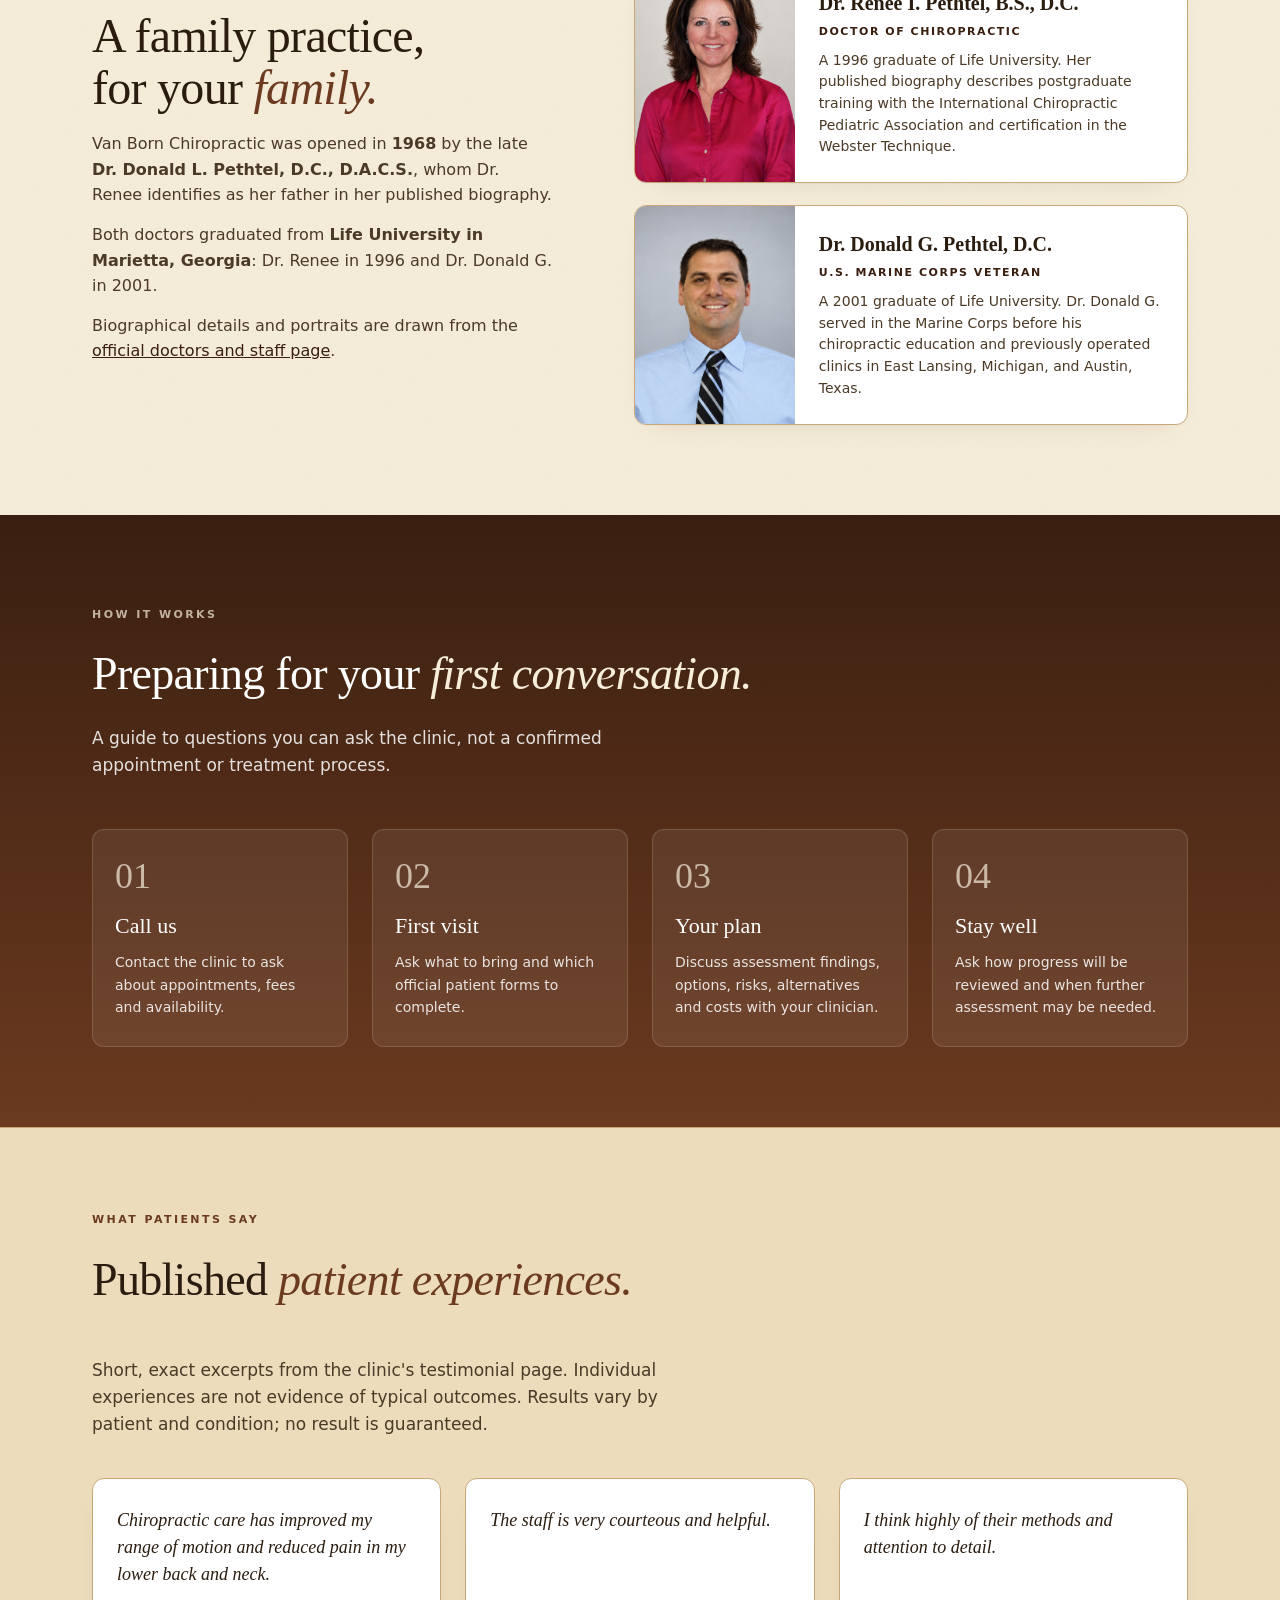
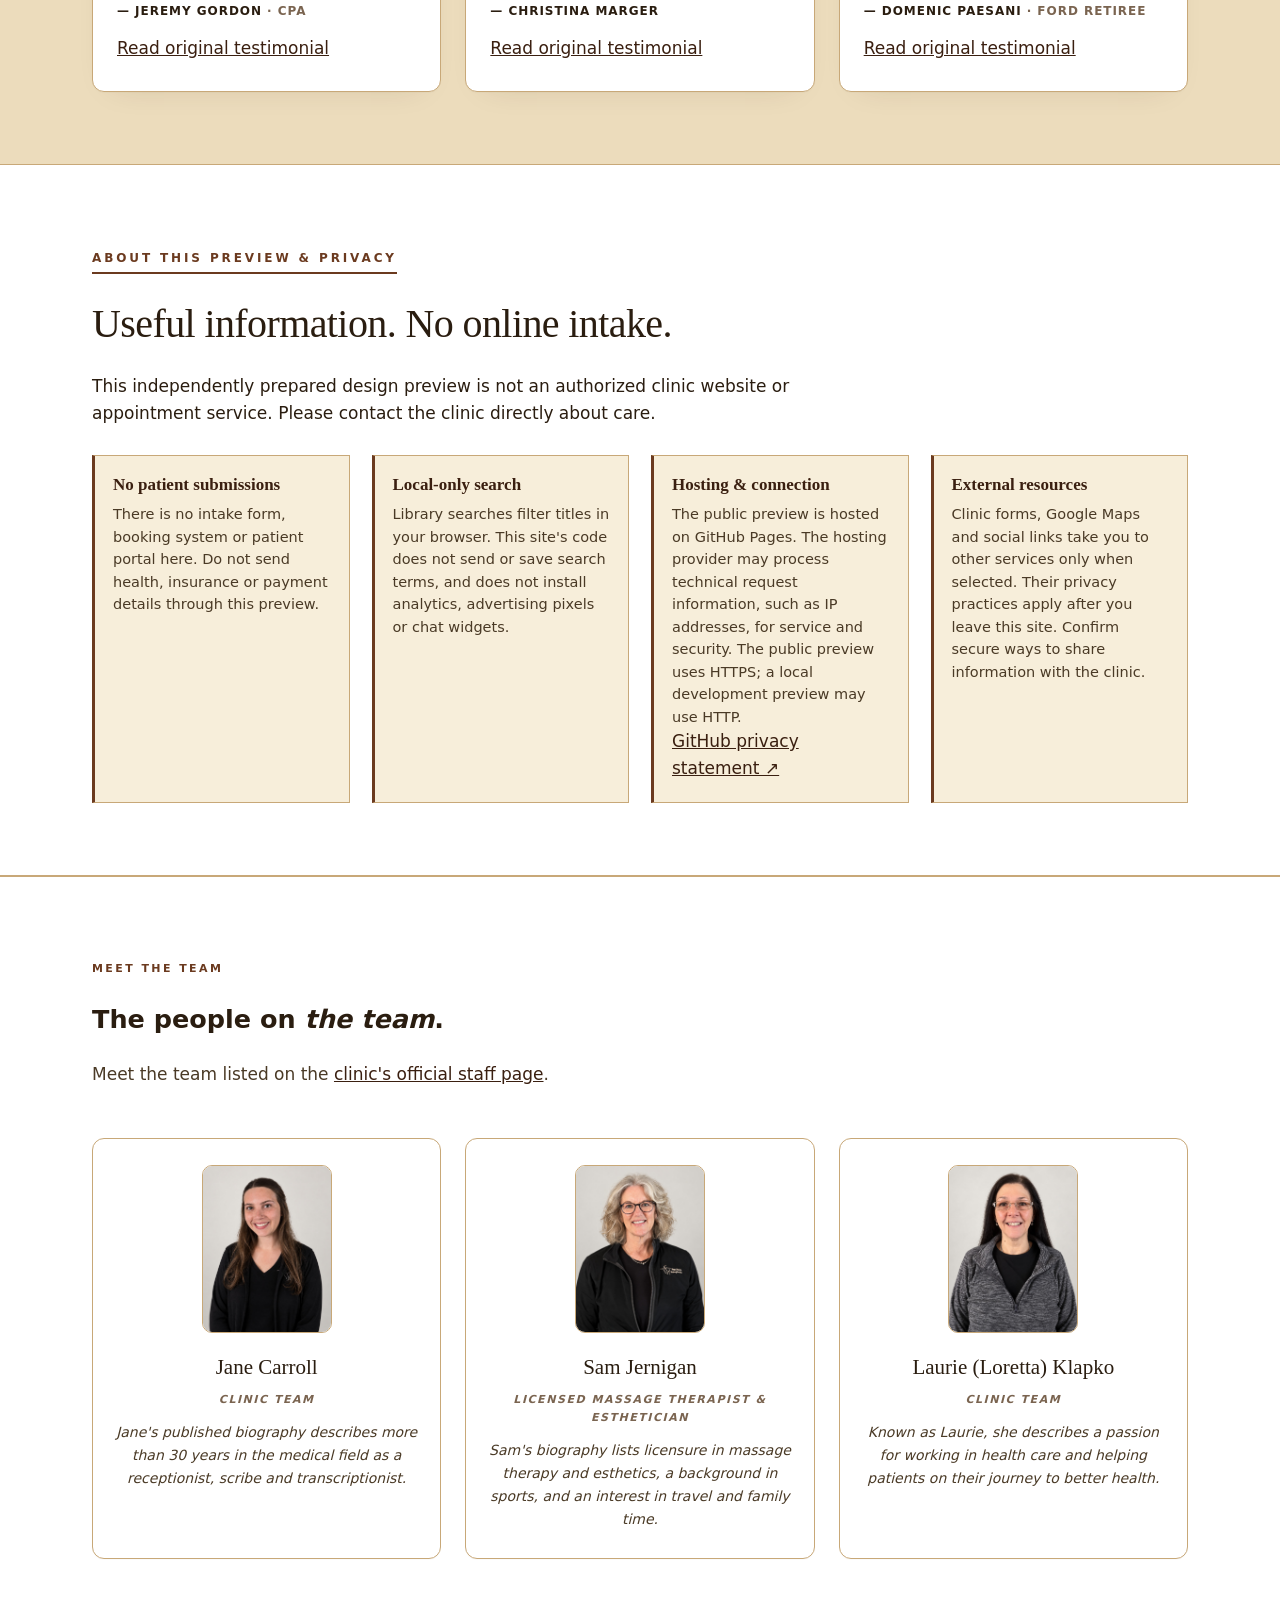
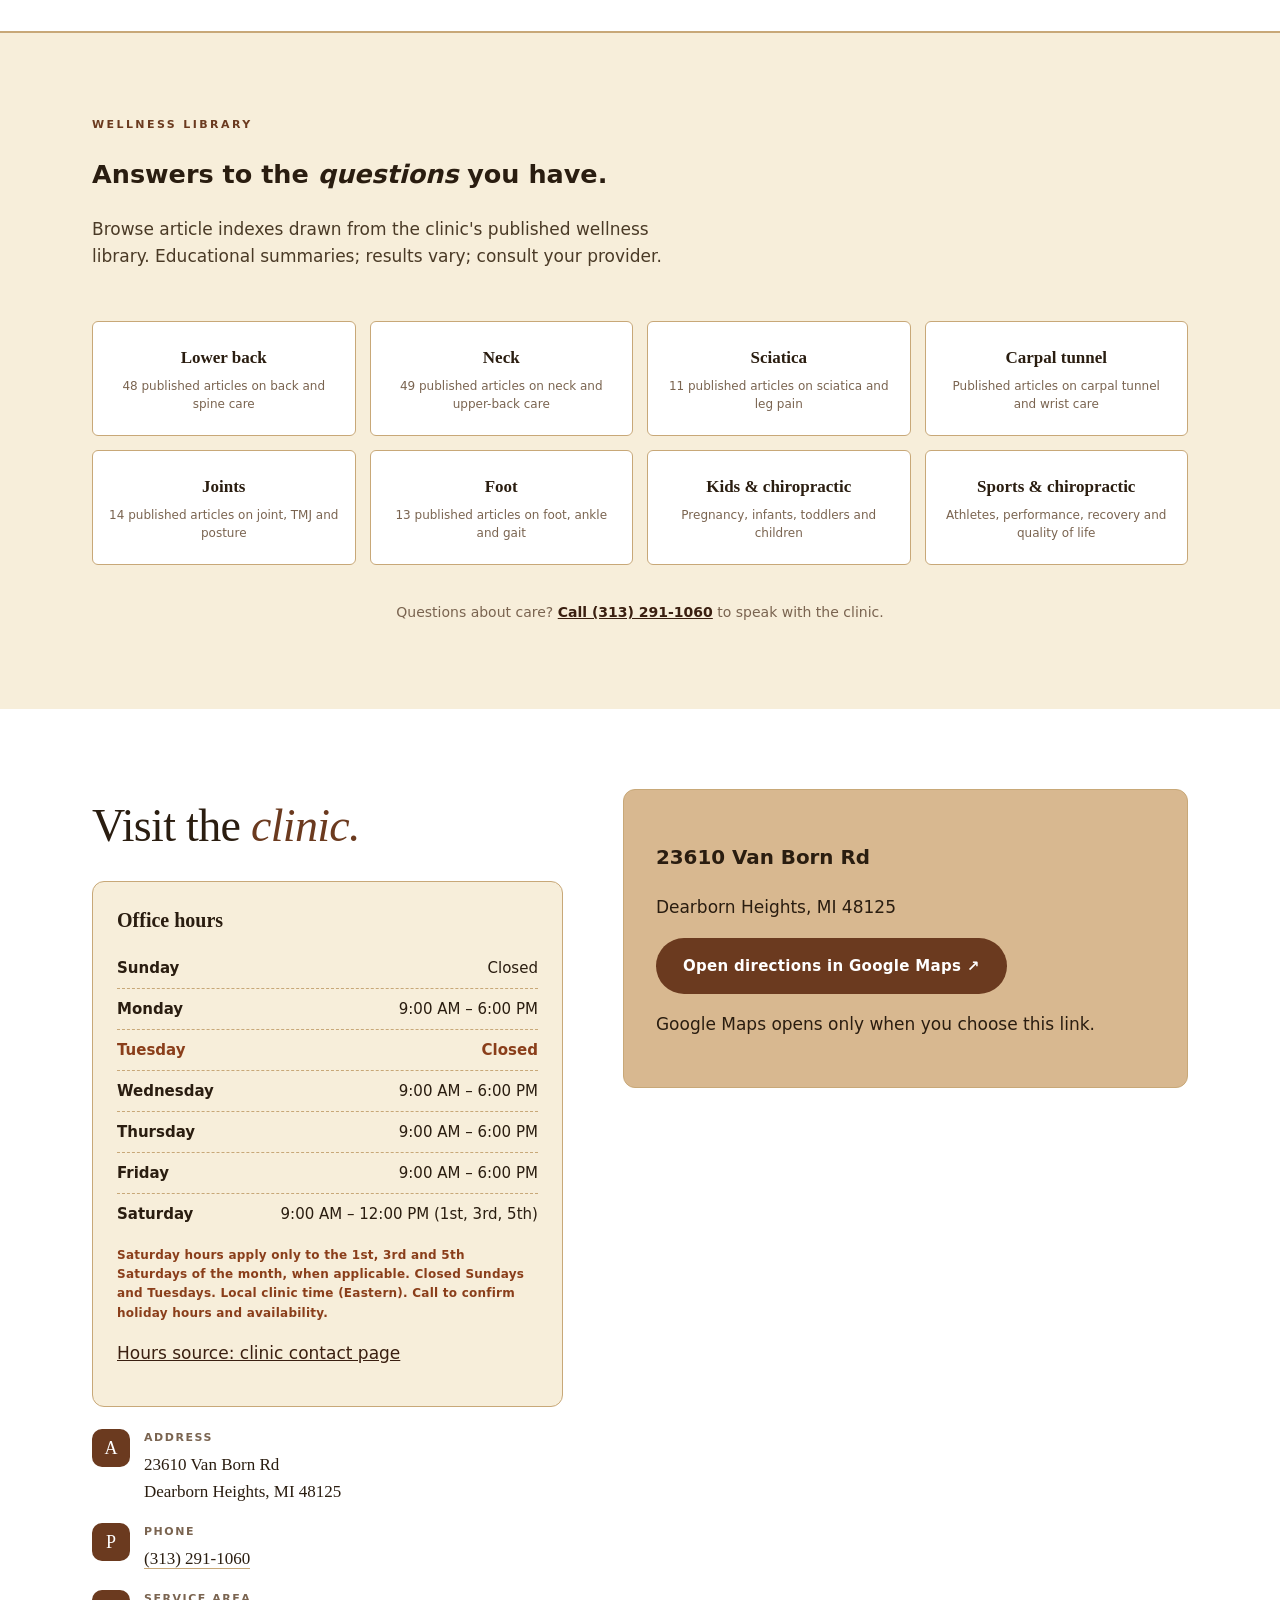
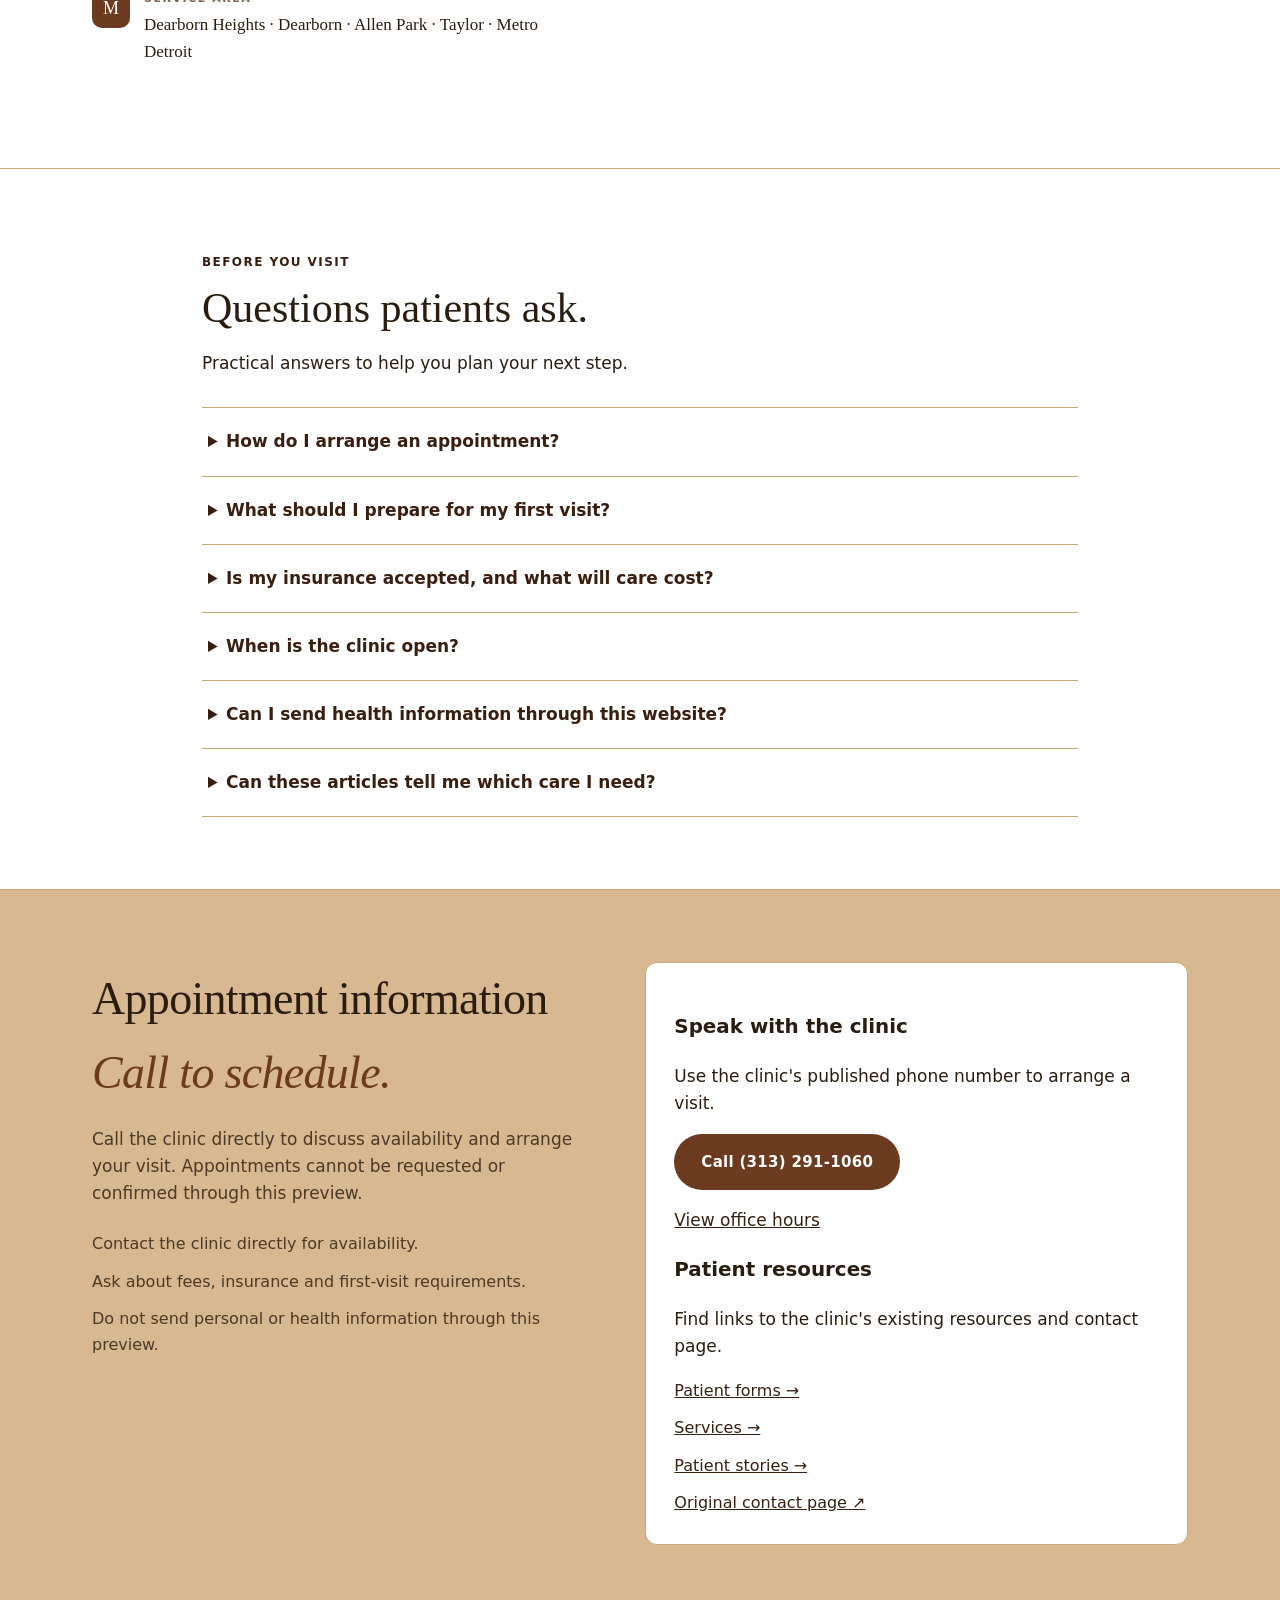
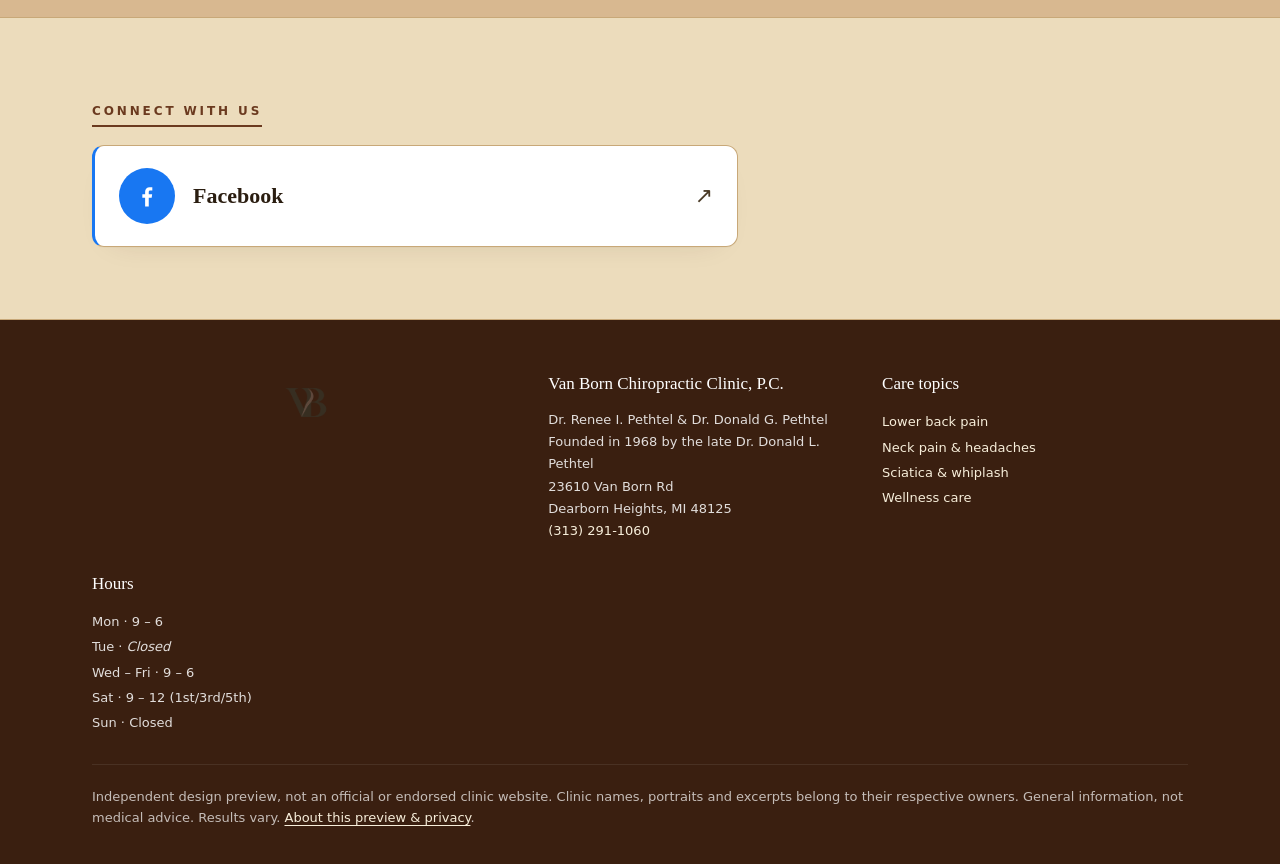
==== commit af67fbf0: "Add hover/tap dropdowns to top nav (desktop hover, mobile simple)" ====
--- a/index.html
+++ b/index.html
@@ -1094,9 +1094,34 @@
 <nav class="topnav" aria-label="Sections">
     <div class="wrap">
       <a href="index.html#top" data-nav="home">Home</a>
-      <a href="meet-the-doctors.html" data-nav="about">About Us</a>
-      <a href="anatomy.html" data-nav="library">Wellness Library</a>
-      <a href="patient-resources.html" data-nav="patients">Patients</a>
+      <div class="has-dropdown" data-nav="about">
+        <a href="meet-the-doctors.html" class="topnav-trigger" aria-haspopup="true" aria-expanded="false">About Us <span class="caret" aria-hidden="true">▾</span></a>
+        <ul class="dropdown" role="menu">
+          <li role="none"><a role="menuitem" href="meet-the-doctors.html">Meet the Doctors</a></li>
+          <li role="none"><a role="menuitem" href="patient-stories.html">Patient Stories</a></li>
+        </ul>
+      </div>
+      <div class="has-dropdown" data-nav="library">
+        <a href="anatomy.html" class="topnav-trigger" aria-haspopup="true" aria-expanded="false">Wellness Library <span class="caret" aria-hidden="true">▾</span></a>
+        <ul class="dropdown" role="menu">
+          <li role="none"><a role="menuitem" href="anatomy.html">Body region guide</a></li>
+          <li role="none"><a role="menuitem" href="library-back.html">Back</a></li>
+          <li role="none"><a role="menuitem" href="library-neck.html">Neck</a></li>
+          <li role="none"><a role="menuitem" href="library-sciatica.html">Sciatica</a></li>
+          <li role="none"><a role="menuitem" href="library-carpal.html">Carpal tunnel</a></li>
+          <li role="none"><a role="menuitem" href="library-joints.html">Joints</a></li>
+          <li role="none"><a role="menuitem" href="library-foot.html">Feet</a></li>
+          <li role="none"><a role="menuitem" href="pediatric.html">Pediatric</a></li>
+          <li role="none"><a role="menuitem" href="sports-performance.html">Sports &amp; performance</a></li>
+        </ul>
+      </div>
+      <div class="has-dropdown" data-nav="patients">
+        <a href="patient-resources.html" class="topnav-trigger" aria-haspopup="true" aria-expanded="false">Patients <span class="caret" aria-hidden="true">▾</span></a>
+        <ul class="dropdown" role="menu">
+          <li role="none"><a role="menuitem" href="patient-resources.html">Patient resources</a></li>
+          <li role="none"><a role="menuitem" href="https://vanbornchiropractic.com/uploads/new-patient-forms-2023.pdf" target="_blank" rel="noopener">New patient forms (PDF)</a></li>
+        </ul>
+      </div>
     </div>
   </nav>
 
--- a/assets/site.css
+++ b/assets/site.css
@@ -1888,3 +1888,101 @@
   font-style: italic;
   margin: 4px 0 0;
 }
+
+
+
+/* ===========================================================
+   TOP-NAV DROPPDOWNS — hover (desktop) and tap (any).
+   Mobile keeps the 4-tab sticky bar simple — the dropdown
+   sub-items live inside the trigger link, so the section page
+   is always reachable without the menu.
+   =========================================================== */
+.has-dropdown { position: relative; display: inline-flex; align-items: center; }
+.has-dropdown .topnav-trigger {
+  /* Inherit the parent topnav's link styling so the trigger reads as a
+     normal nav item against the dark topnav background. */
+  display: inline-flex;
+  align-items: center;
+  gap: 6px;
+  padding: 10px 18px;
+  margin: 0 2px;
+  border-radius: 999px;
+  font-weight: 600;
+  font-size: 13.5px;
+  letter-spacing: .01em;
+  color: inherit;
+  text-decoration: none;
+  border: 1px solid transparent;
+  transition: background .12s ease, color .12s ease;
+  cursor: pointer;
+  background: transparent;
+  font-family: inherit;
+}
+.has-dropdown .topnav-trigger:hover,
+.has-dropdown .topnav-trigger:focus-visible {
+  background: rgba(255,255,255,.10);
+  color: #fff;
+  outline: none;
+}
+.has-dropdown .caret {
+  font-size: 10px;
+  line-height: 1;
+  margin-top: 1px;
+  transition: transform .15s ease;
+  display: inline-block;
+}
+.has-dropdown.is-open .caret { transform: rotate(180deg); }
+
+.has-dropdown > .dropdown {
+  position: absolute;
+  top: calc(100% + 8px);
+  left: 0;
+  min-width: 220px;
+  background: var(--c-cream);
+  border: 1px solid var(--c-line);
+  border-radius: var(--r);
+  box-shadow: 0 12px 28px -16px rgba(58, 31, 16, .35);
+  list-style: none;
+  margin: 0;
+  padding: 8px 0;
+  z-index: 60;
+  display: none; /* hidden by default — opened via .is-open class or :hover */
+}
+.has-dropdown > .dropdown li { margin: 0; padding: 0; }
+.has-dropdown > .dropdown a {
+  display: block;
+  padding: 10px 18px;
+  color: var(--c-ink);
+  text-decoration: none;
+  font-size: 14px;
+  font-weight: 500;
+  white-space: nowrap;
+  transition: background .12s ease, color .12s ease;
+}
+.has-dropdown > .dropdown a:hover,
+.has-dropdown > .dropdown a:focus-visible {
+  background: var(--c-cream-2);
+  color: var(--c-green-dark);
+  outline: none;
+}
+/* Subtle "current section" hint if the trigger URL matches the page */
+.has-dropdown > .topnav-trigger[aria-current="page"] {
+  background: rgba(58, 31, 16, .08);
+  border-radius: 999px;
+  padding-left: 14px;
+  padding-right: 14px;
+}
+
+/* On wide screens, hover opens the dropdown. On narrow screens,
+   the dropdowns are full-width below the trigger. */
+@media (min-width: 720px) {
+  .has-dropdown:hover > .dropdown,
+  .has-dropdown:focus-within > .dropdown,
+  .has-dropdown.is-open > .dropdown { display: block; }
+}
+/* On narrow screens, the hover rule above is gated by a JS flag,
+   so mobile users see only the 4-tab sticky bar. The dropdowns
+   are still there in the DOM for accessibility but visually hidden. */
+@media (max-width: 719px) {
+  .has-dropdown > .dropdown { display: none !important; }
+}
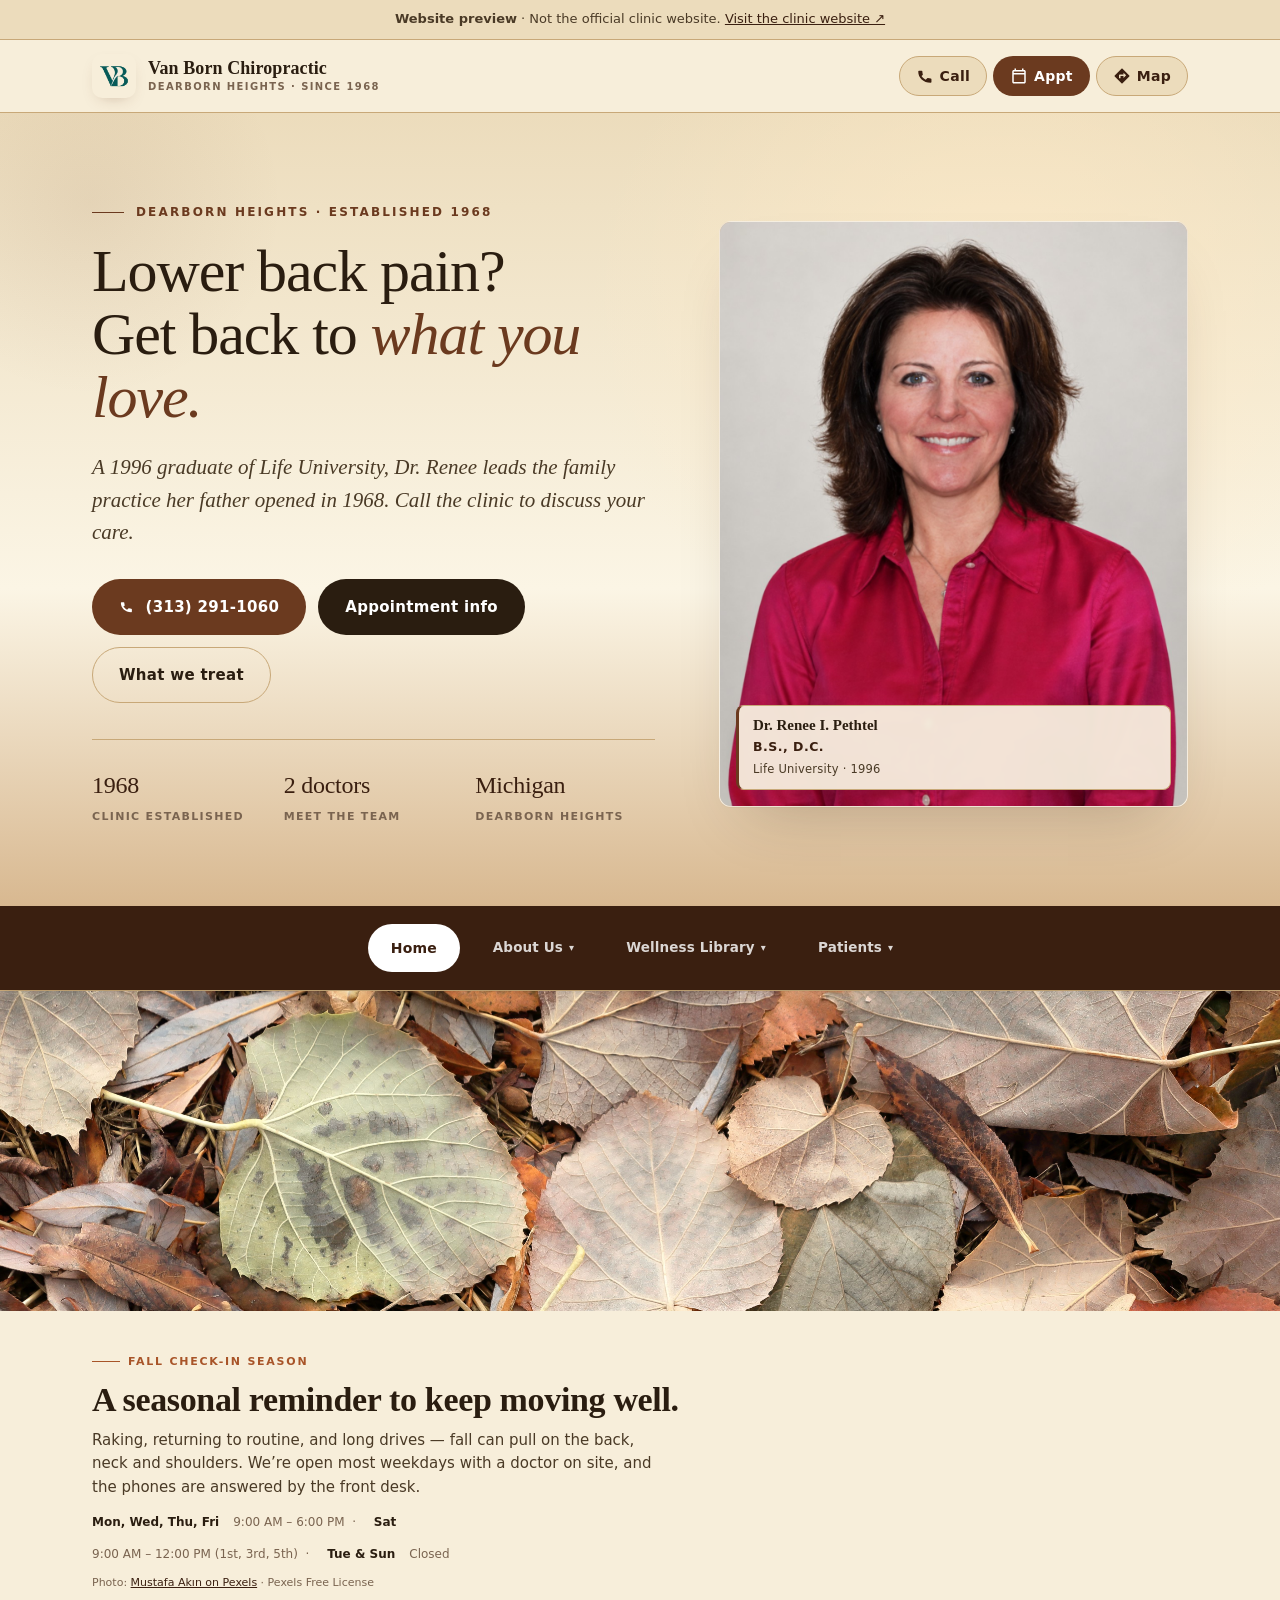
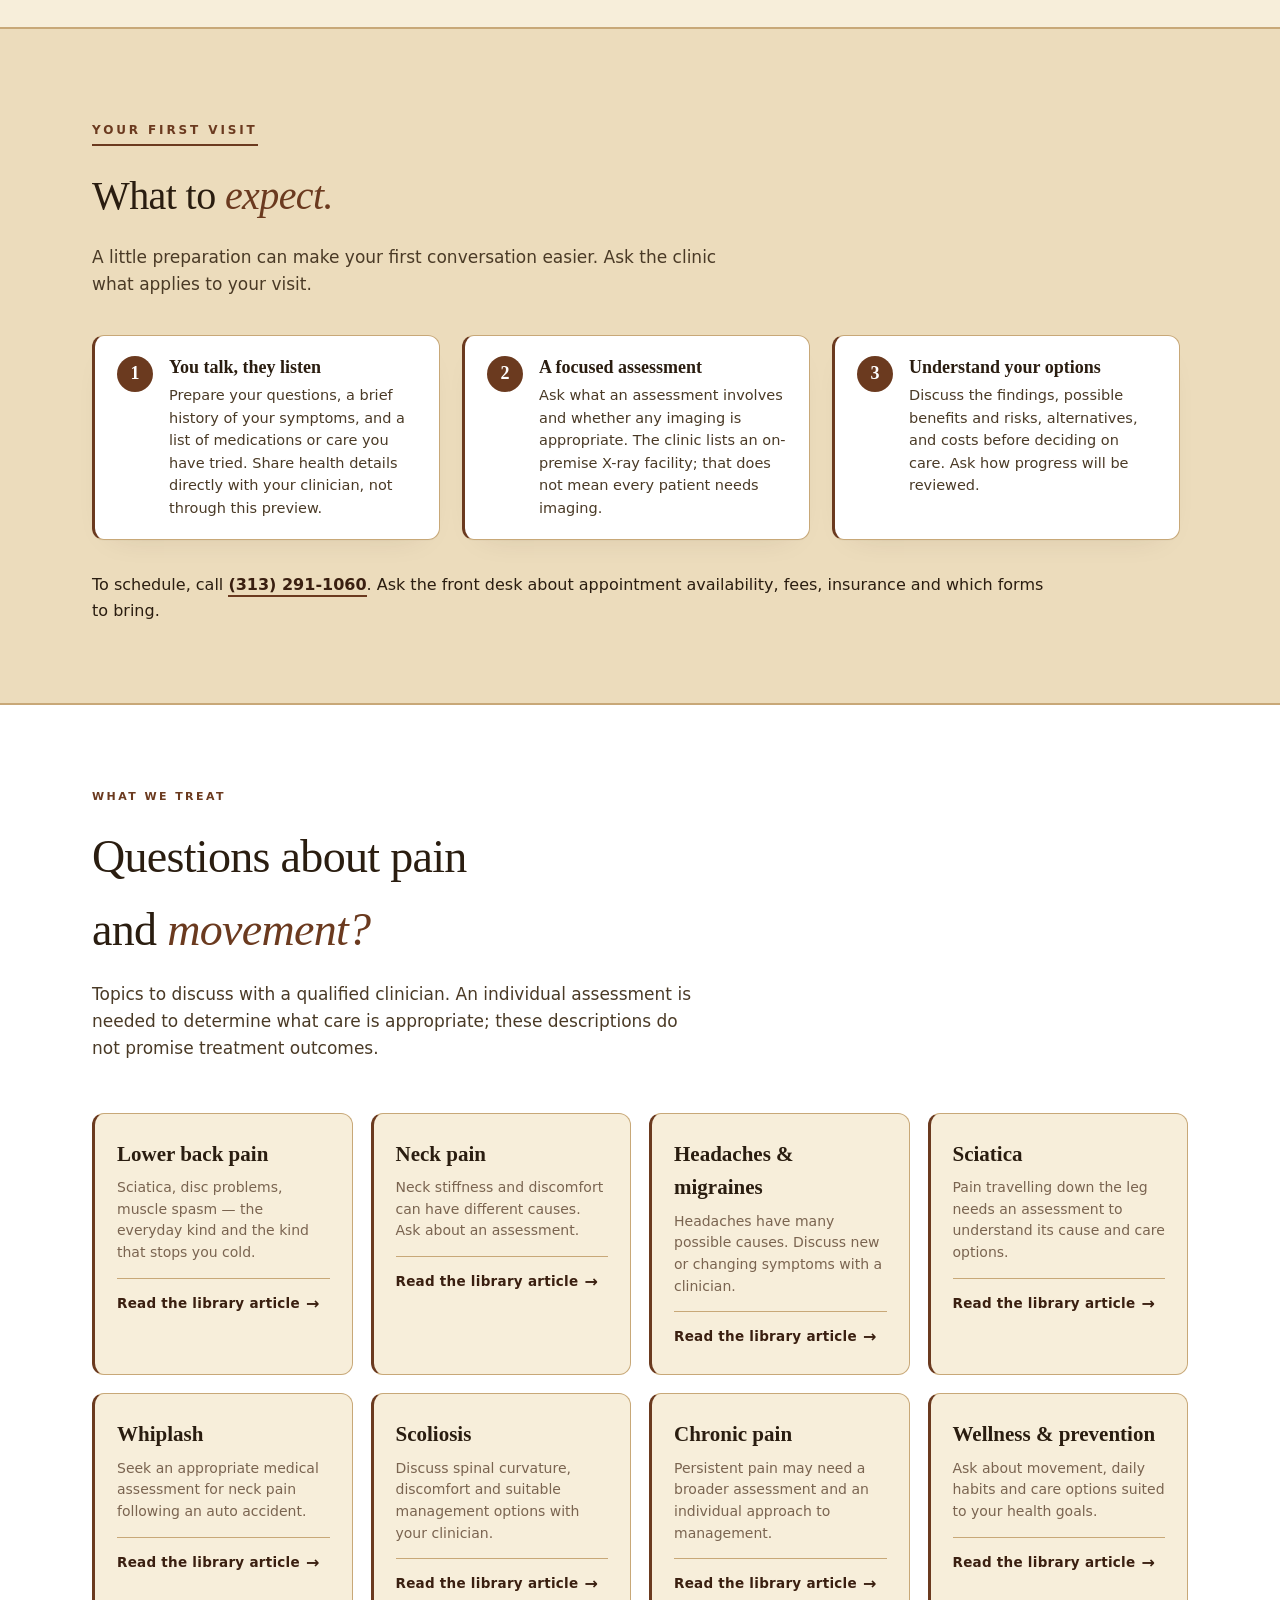
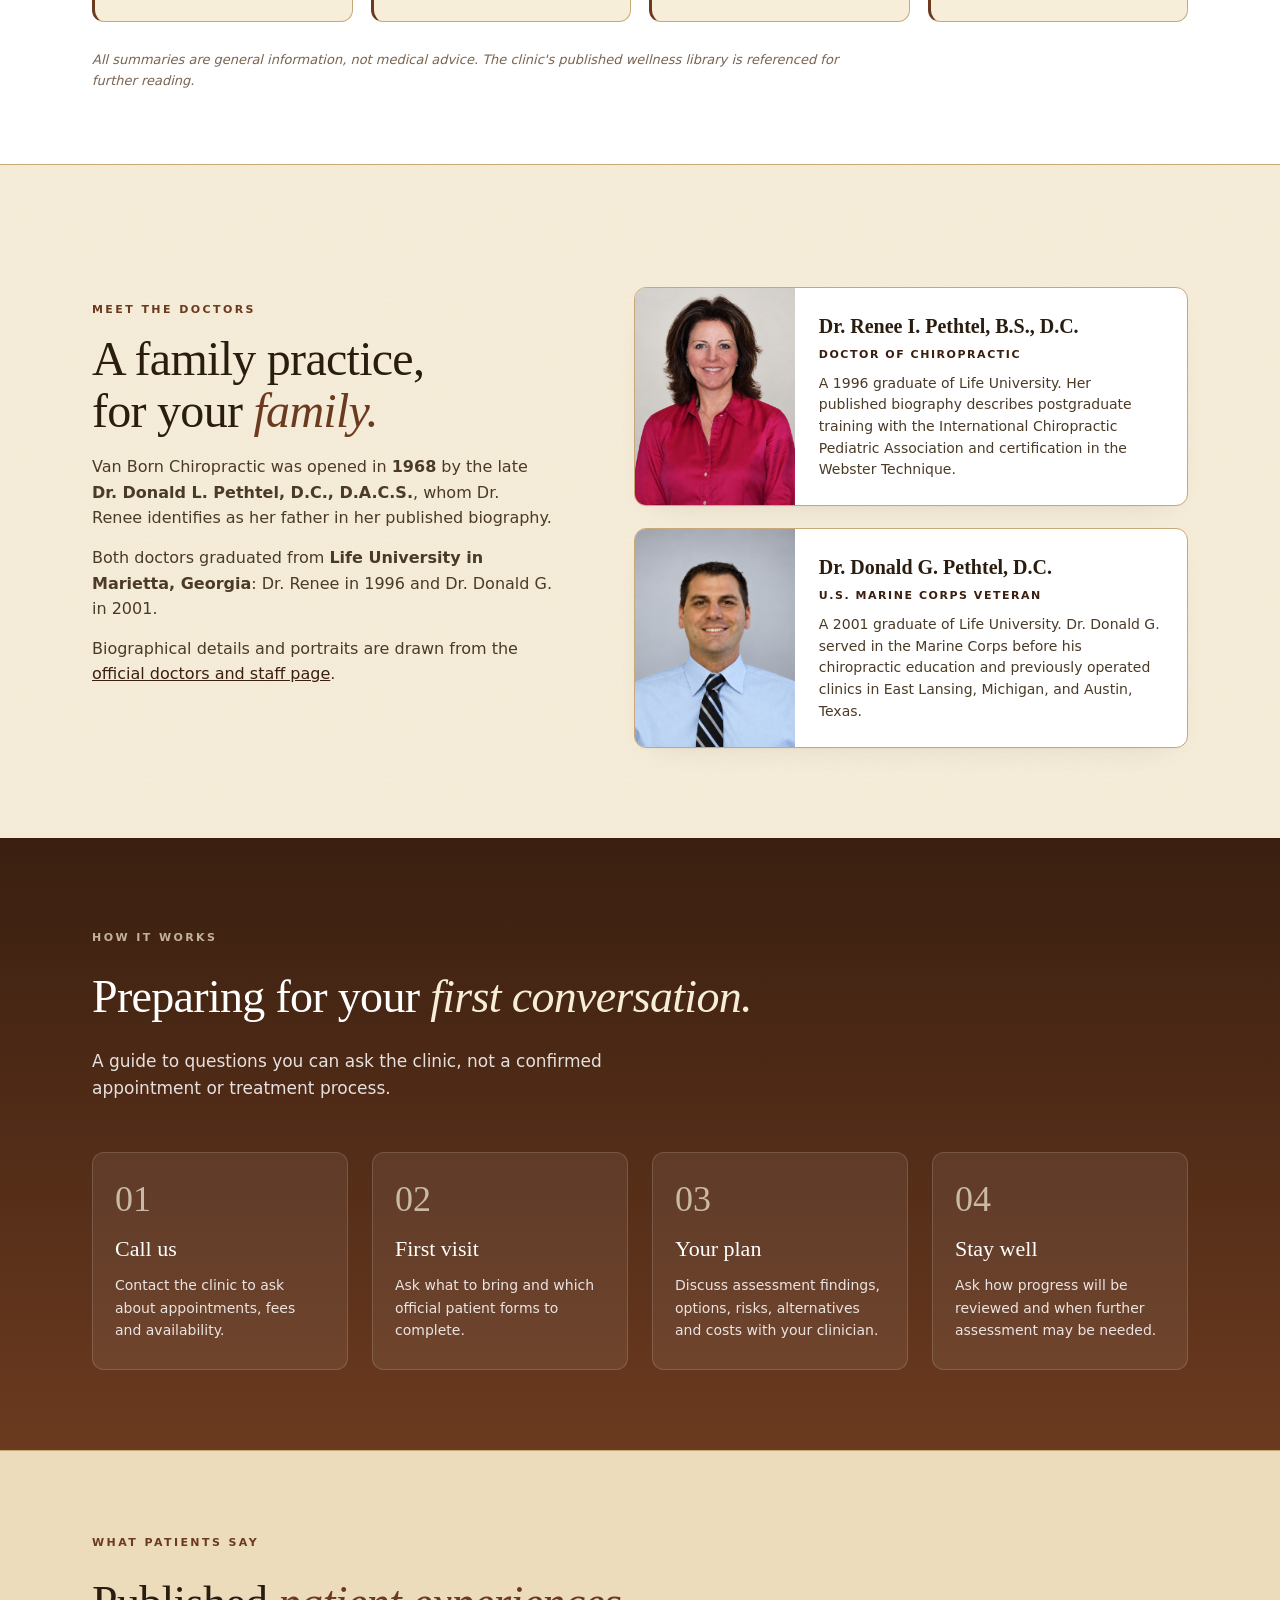
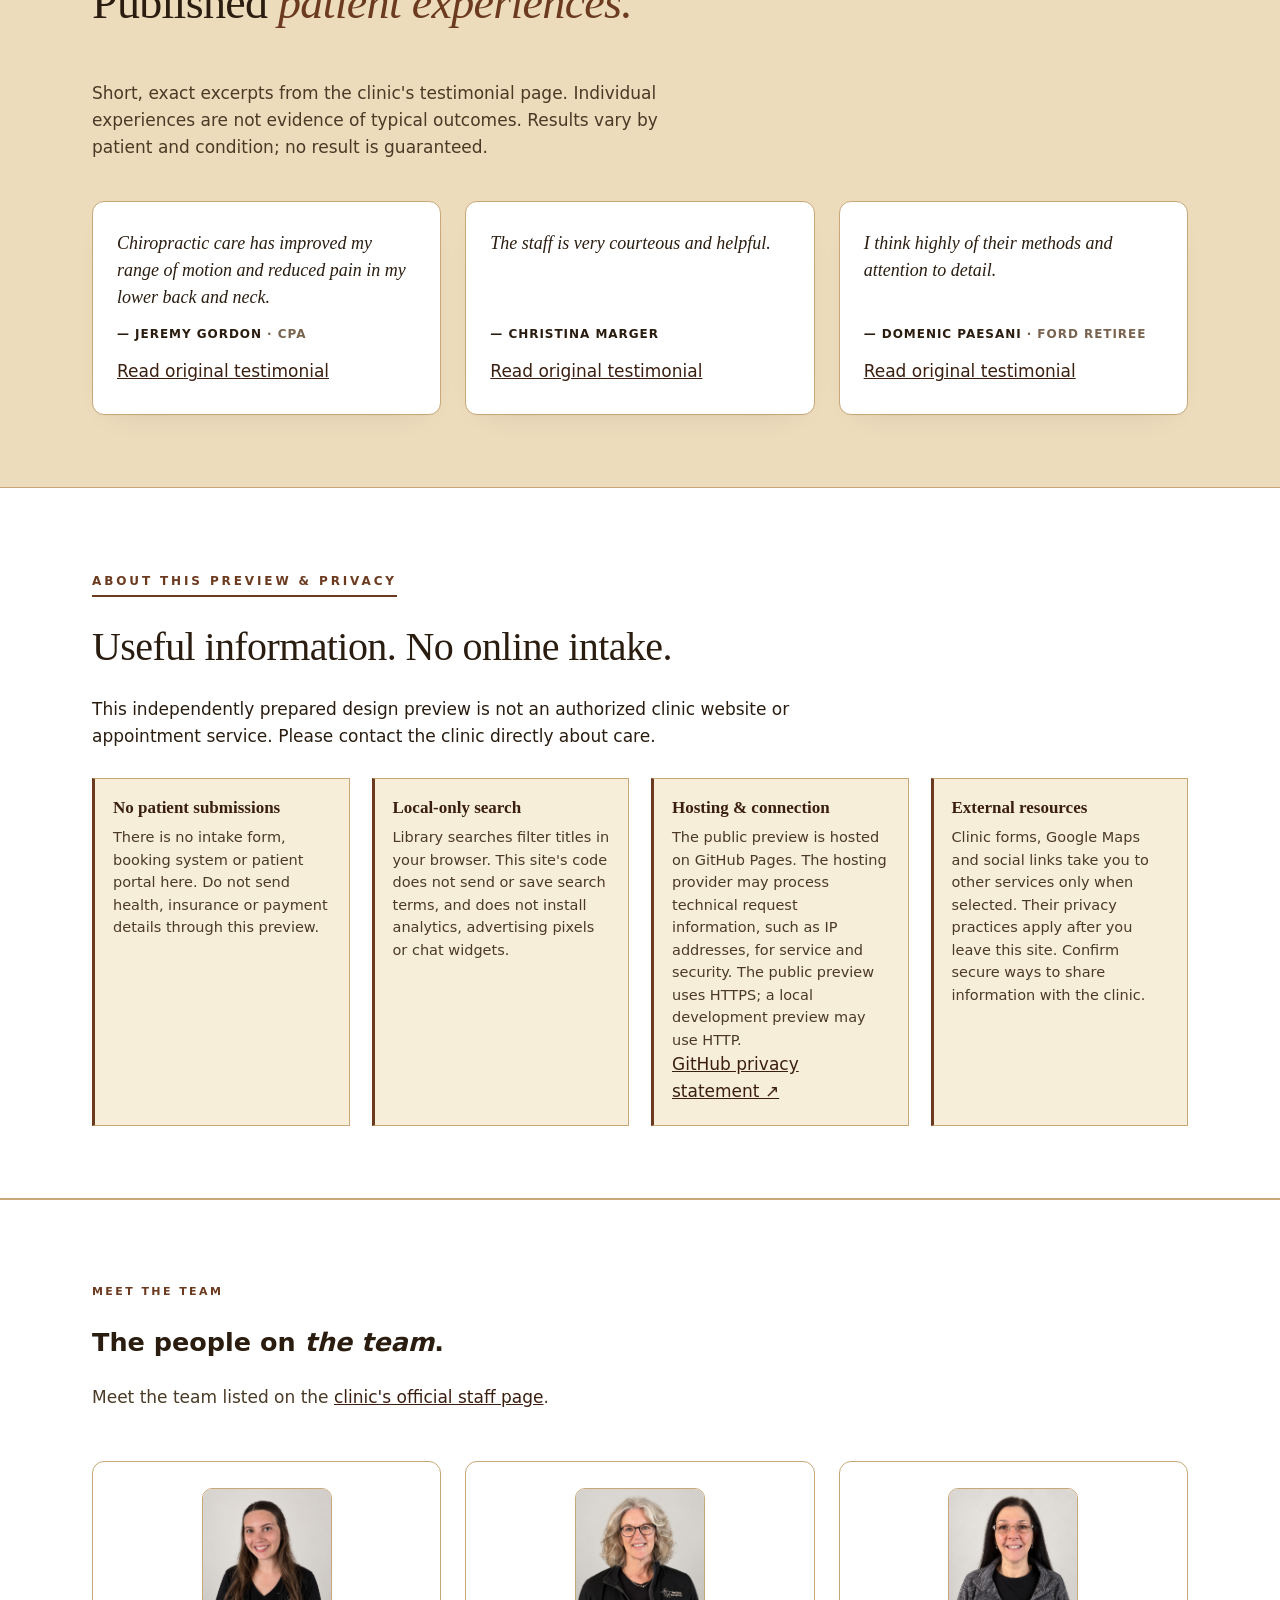
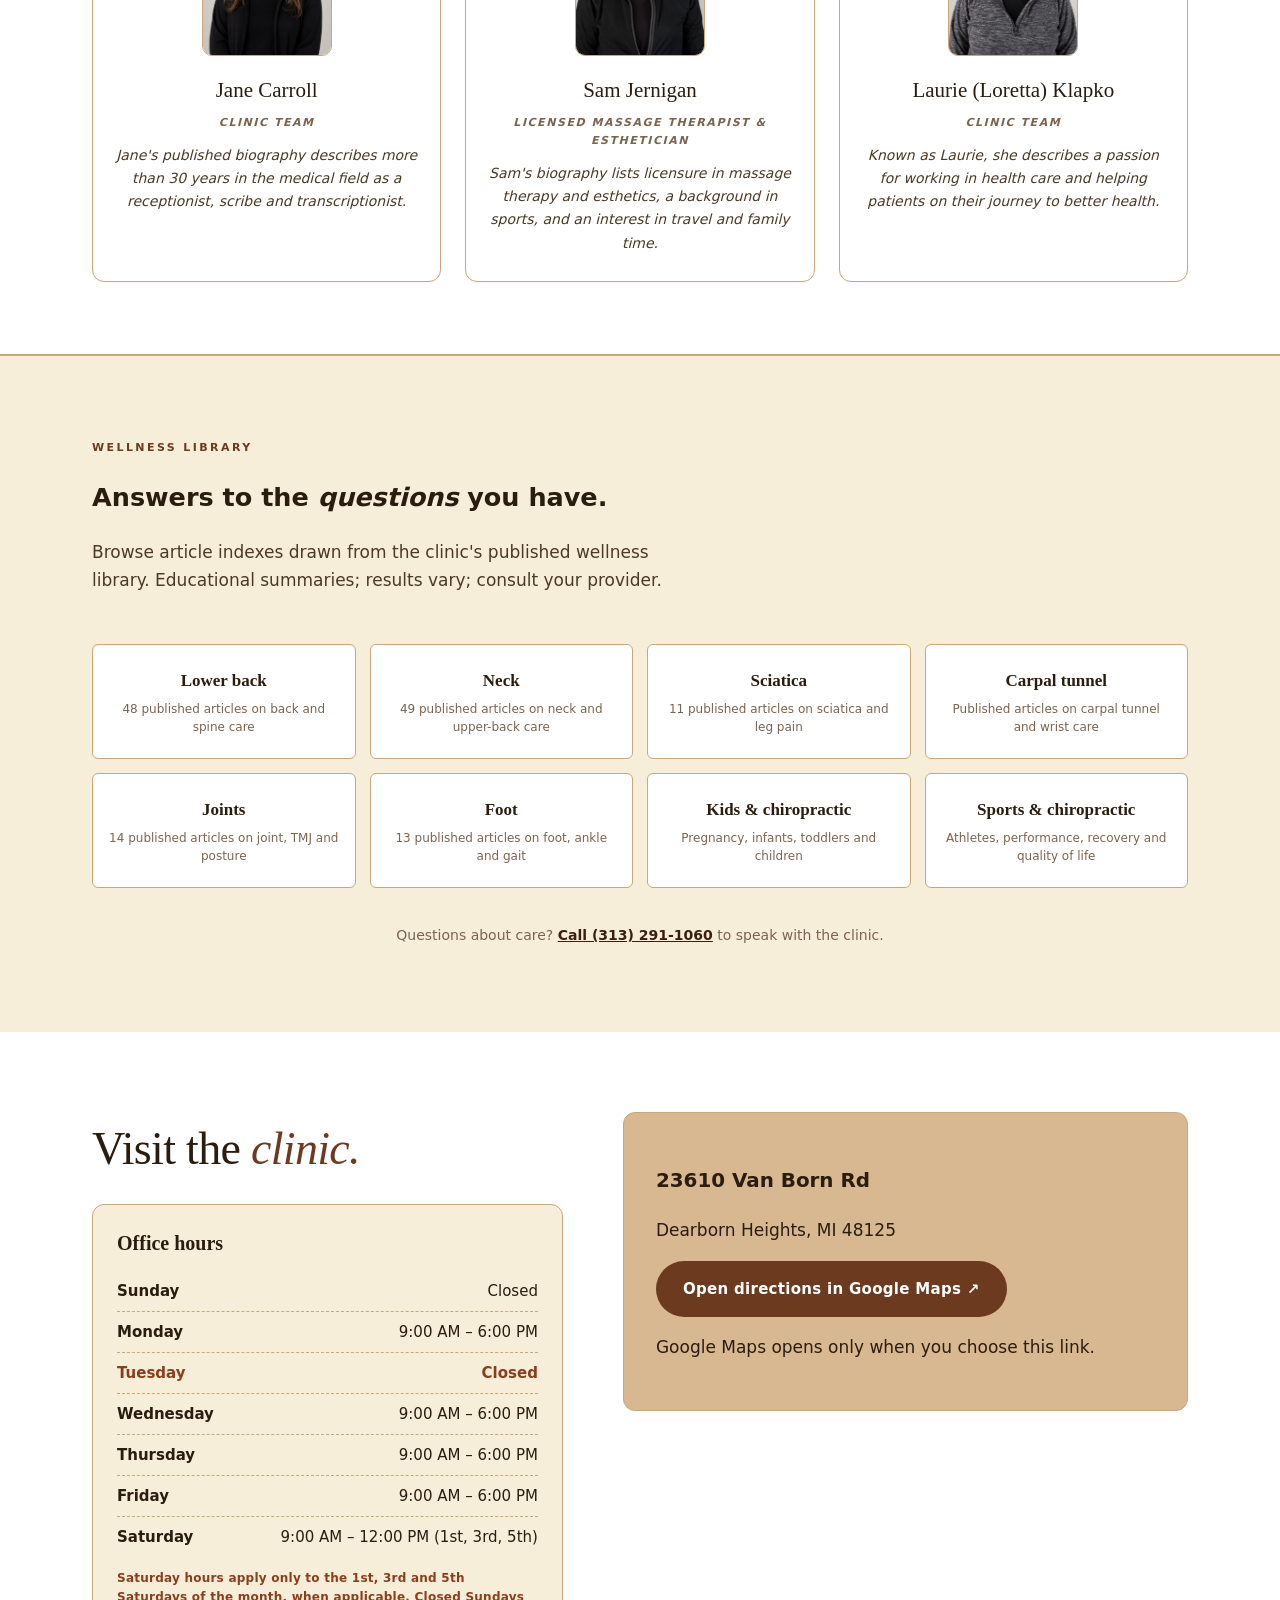
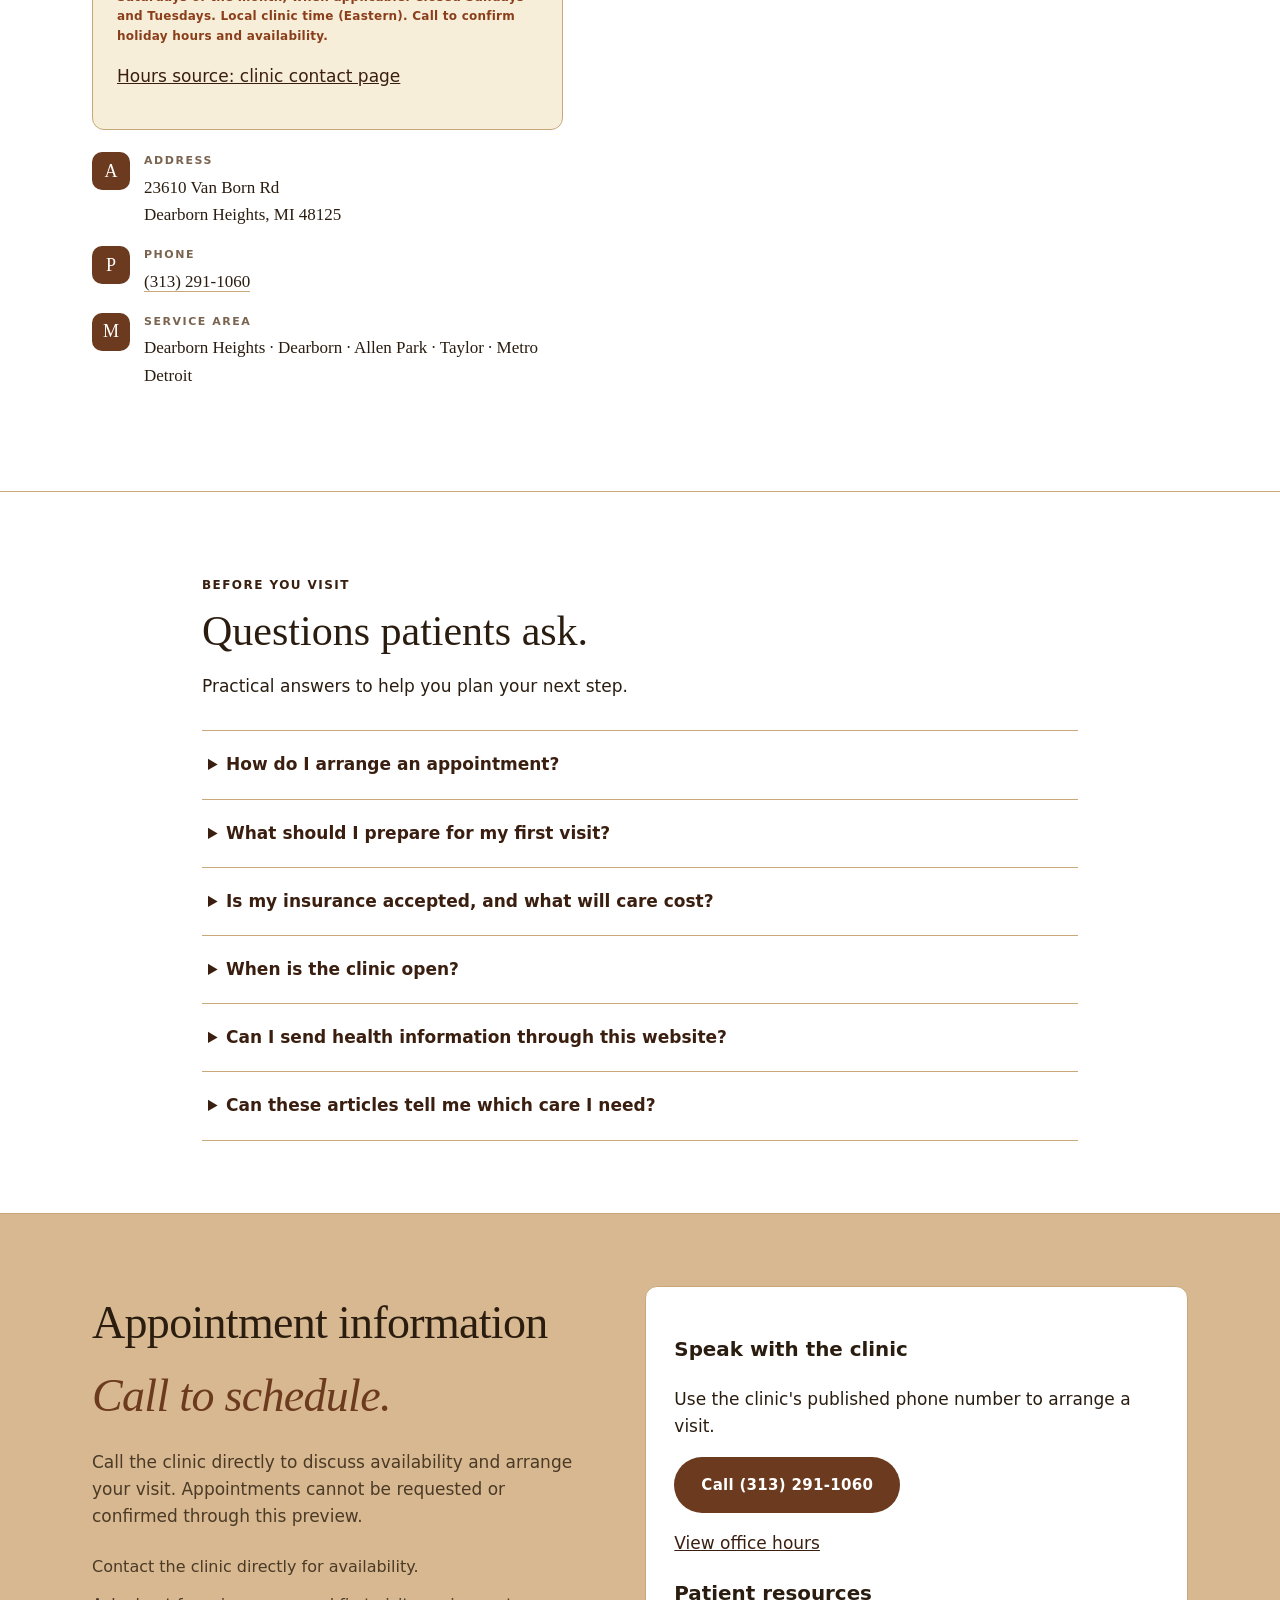
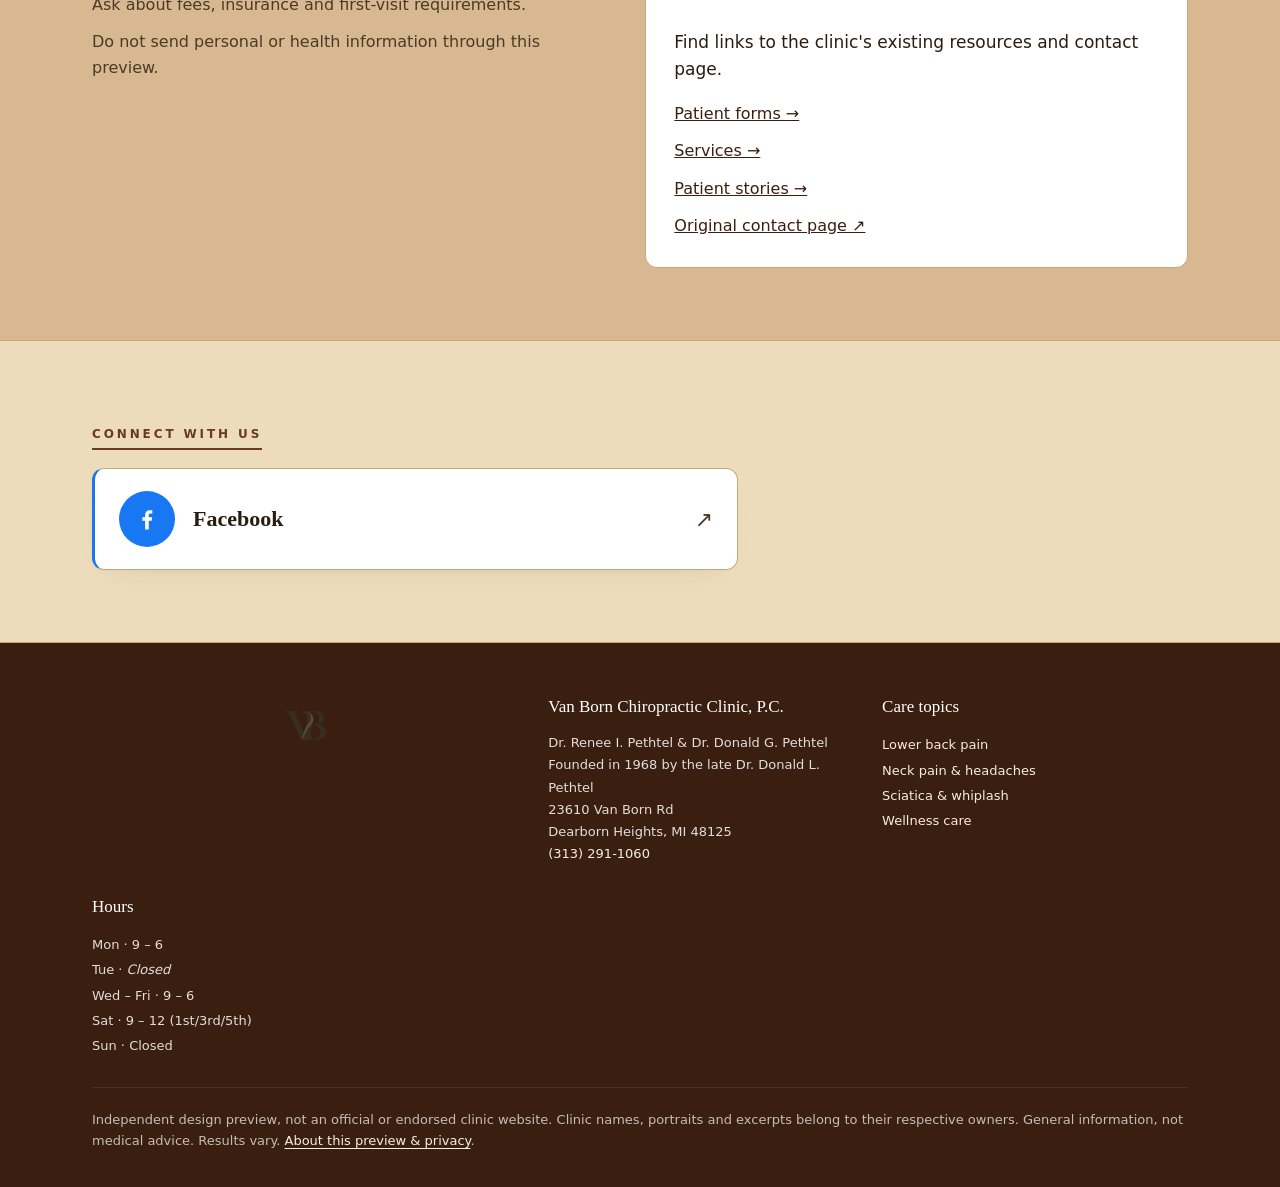
==== commit 5b69d3c5: "Replace autumn hero SVG with real Pexels photo header; add attribution" ====
--- a/index.html
+++ b/index.html
@@ -1129,46 +1129,21 @@
      FIRST VISIT — what to expect (cohort staple: Haywood, Razmik,
      Stony Brook all have a similar "first visit" pathway).
      =========================================================== -->
-<!-- AUTUMN THEME 2026-10-06 — homepage hero accent. Revert in March. -->
+<!-- AUTUMN THEME 2026-10-08 — homepage photo header. Revert in March. -->
 <section class="autumn-hero" aria-labelledby="autumn-eyebrow">
-  <div class="wrap">
-    <div>
-      <p class="eyebrow" id="autumn-eyebrow">Fall check-in season</p>
-      <h2>A seasonal reminder to keep moving well.</h2>
-      <p>Raking, returning to routine, and long drives — fall can pull on the
-      back, neck and shoulders. We&rsquo;re open most weekdays with a doctor on
-      site, and the phones are answered by the front desk.</p>
-      <p class="accent-meta">
-        <strong>Mon, Wed, Thu, Fri</strong> 9:00 AM – 6:00 PM
-        &nbsp;·&nbsp; <strong>Sat</strong> 9:00 AM – 12:00 PM (1st, 3rd, 5th)
-        &nbsp;·&nbsp; <strong>Tue &amp; Sun</strong> Closed
-      </p>
-    </div>
-    <svg class="leaves" viewBox="0 0 320 200" role="img" aria-label="Three abstract autumn leaves">
-      <title>Abstract autumn leaves</title>
-      <!-- Three stylised leaves, abstract shapes, no real leaf imagery -->
-      <g transform="translate(40,30)">
-        <path d="M0 80 C20 20, 60 20, 80 80 C60 100, 20 100, 0 80 Z"
-              fill="#c87a2e" stroke="#3a1f10" stroke-width="1.2" stroke-linejoin="round"/>
-        <path d="M40 30 L40 110" stroke="#3a1f10" stroke-width="1.2" fill="none"/>
-        <path d="M40 50 L20 35 M40 60 L20 45 M40 60 L60 45 M40 50 L60 35"
-              stroke="#3a1f10" stroke-width="0.8" fill="none" opacity="0.6"/>
-      </g>
-      <g transform="translate(120,60)">
-        <path d="M0 60 C15 0, 55 0, 70 60 C55 80, 15 80, 0 60 Z"
-              fill="#a85428" stroke="#3a1f10" stroke-width="1.2" stroke-linejoin="round"/>
-        <path d="M35 15 L35 80" stroke="#3a1f10" stroke-width="1.2" fill="none"/>
-        <path d="M35 30 L18 18 M35 40 L18 28 M35 40 L52 28 M35 30 L52 18"
-              stroke="#3a1f10" stroke-width="0.8" fill="none" opacity="0.6"/>
-      </g>
-      <g transform="translate(220,40)">
-        <path d="M0 70 C18 14, 58 14, 76 70 C58 90, 18 90, 0 70 Z"
-              fill="#6b3a1f" stroke="#3a1f10" stroke-width="1.2" stroke-linejoin="round"/>
-        <path d="M38 22 L38 84" stroke="#f7eeda" stroke-width="1.2" fill="none"/>
-        <path d="M38 38 L20 24 M38 48 L20 34 M38 48 L56 34 M38 38 L56 24"
-              stroke="#f7eeda" stroke-width="0.8" fill="none" opacity="0.7"/>
-      </g>
-    </svg>
+  <div class="autumn-photo" role="img" aria-label="Autumn leaves scattered on a forest floor — seasonal header photograph by Mustafa Akın, Pexels"></div>
+  <div class="wrap autumn-content">
+    <p class="eyebrow" id="autumn-eyebrow">Fall check-in season</p>
+    <h2>A seasonal reminder to keep moving well.</h2>
+    <p>Raking, returning to routine, and long drives — fall can pull on the
+    back, neck and shoulders. We&rsquo;re open most weekdays with a doctor on
+    site, and the phones are answered by the front desk.</p>
+    <p class="accent-meta">
+      <strong>Mon, Wed, Thu, Fri</strong> 9:00 AM – 6:00 PM
+      &nbsp;·&nbsp; <strong>Sat</strong> 9:00 AM – 12:00 PM (1st, 3rd, 5th)
+      &nbsp;·&nbsp; <strong>Tue &amp; Sun</strong> Closed
+    </p>
+    <p class="autumn-credit">Photo: <a href="https://www.pexels.com/photo/autumn-fallen-leaves-on-forest-floor-29429363/" target="_blank" rel="noopener">Mustafa Akın on Pexels</a> · Pexels Free License</p>
   </div>
 </section>
 
--- a/assets/site.css
+++ b/assets/site.css
@@ -1695,38 +1695,29 @@
    and these styles.
    =========================================================== */
 .autumn-hero {
-  background: linear-gradient(180deg, var(--c-cream) 0%, var(--c-cream-2) 100%);
+  background: var(--c-cream);
   border-top: 1px solid var(--c-line);
   border-bottom: 1px solid var(--c-line);
-  padding: 36px 0 32px;
+  padding: 0;
   position: relative;
   overflow: hidden;
 }
-.autumn-hero::before {
-  content: "";
-  position: absolute;
-  inset: 0;
-  background:
-    radial-gradient(circle at 12% 30%, var(--autumn-1) 0 4px, transparent 5px),
-    radial-gradient(circle at 28% 70%, var(--autumn-2) 0 3px, transparent 4px),
-    radial-gradient(circle at 55% 20%, var(--autumn-3) 0 5px, transparent 6px),
-    radial-gradient(circle at 78% 60%, var(--autumn-1) 0 4px, transparent 5px),
-    radial-gradient(circle at 92% 35%, var(--autumn-2) 0 3px, transparent 4px);
-  opacity: .35;
-  pointer-events: none;
-}
-.autumn-hero .wrap {
-  display: grid;
-  gap: 24px;
-  align-items: center;
-  position: relative;
+/* Full-bleed header photograph (Pexels Free License) */
+.autumn-hero .autumn-photo {
+  width: 100%;
+  height: 220px;
+  background-image: url('autumn-leaves-pexels.jpg');
+  background-size: cover;
+  background-position: center 30%;
+  background-repeat: no-repeat;
 }
 @media (min-width: 720px) {
-  .autumn-hero .wrap {
-    grid-template-columns: 1.4fr 1fr;
-    gap: 36px;
-  }
-  .autumn-hero { padding: 48px 0 44px; }
+  .autumn-hero .autumn-photo { height: 320px; }
+}
+.autumn-hero .autumn-content {
+  padding: 32px 22px 36px;
+  max-width: var(--max);
+  margin: 0 auto;
 }
 .autumn-hero h2 {
   font-family: var(--serif);
@@ -1734,7 +1725,7 @@
   font-weight: 600;
   line-height: 1.15;
   letter-spacing: -0.01em;
-  color: var(--autumn-ink);
+  color: var(--c-ink);
   margin: 6px 0 10px;
 }
 @media (min-width: 720px) { .autumn-hero h2 { font-size: 34px; } }
@@ -1767,8 +1758,13 @@
   color: var(--c-muted);
   display: flex; flex-wrap: wrap; gap: 14px;
 }
-.autumn-hero .accent-meta strong { color: var(--autumn-ink); font-weight: 600; }
-.autumn-hero svg.leaves { display: block; width: 100%; height: auto; max-width: 320px; margin-inline: auto; }
+.autumn-hero .accent-meta strong { color: var(--c-ink); font-weight: 600; }
+.autumn-hero .autumn-credit {
+  margin-top: 10px;
+  font-size: 11px;
+  color: var(--c-muted);
+}
+.autumn-hero .autumn-credit a { color: var(--c-green-dark); text-decoration: underline; }
 
 
 /* ===========================================================
@@ -1910,7 +1906,9 @@
   font-weight: 600;
   font-size: 13.5px;
   letter-spacing: .01em;
-  color: inherit;
+  /* Light text on the dark chestnut topnav — without this, the trigger
+     inherits a dark color from a downstream rule and becomes invisible. */
+  color: rgba(255, 255, 255, .82);
   text-decoration: none;
   border: 1px solid transparent;
   transition: background .12s ease, color .12s ease;
@@ -1932,6 +1930,7 @@
   display: inline-block;
 }
 .has-dropdown.is-open .caret { transform: rotate(180deg); }
+.has-dropdown.is-open > .dropdown { display: block; }
 
 .has-dropdown > .dropdown {
   position: absolute;
@@ -1979,6 +1978,8 @@
   .has-dropdown:hover > .dropdown,
   .has-dropdown:focus-within > .dropdown,
   .has-dropdown.is-open > .dropdown { display: block; }
+  .has-dropdown:hover > .topnav-trigger .caret,
+  .has-dropdown.is-open > .topnav-trigger .caret { transform: rotate(180deg); }
 }
 /* On narrow screens, the hover rule above is gated by a JS flag,
    so mobile users see only the 4-tab sticky bar. The dropdowns
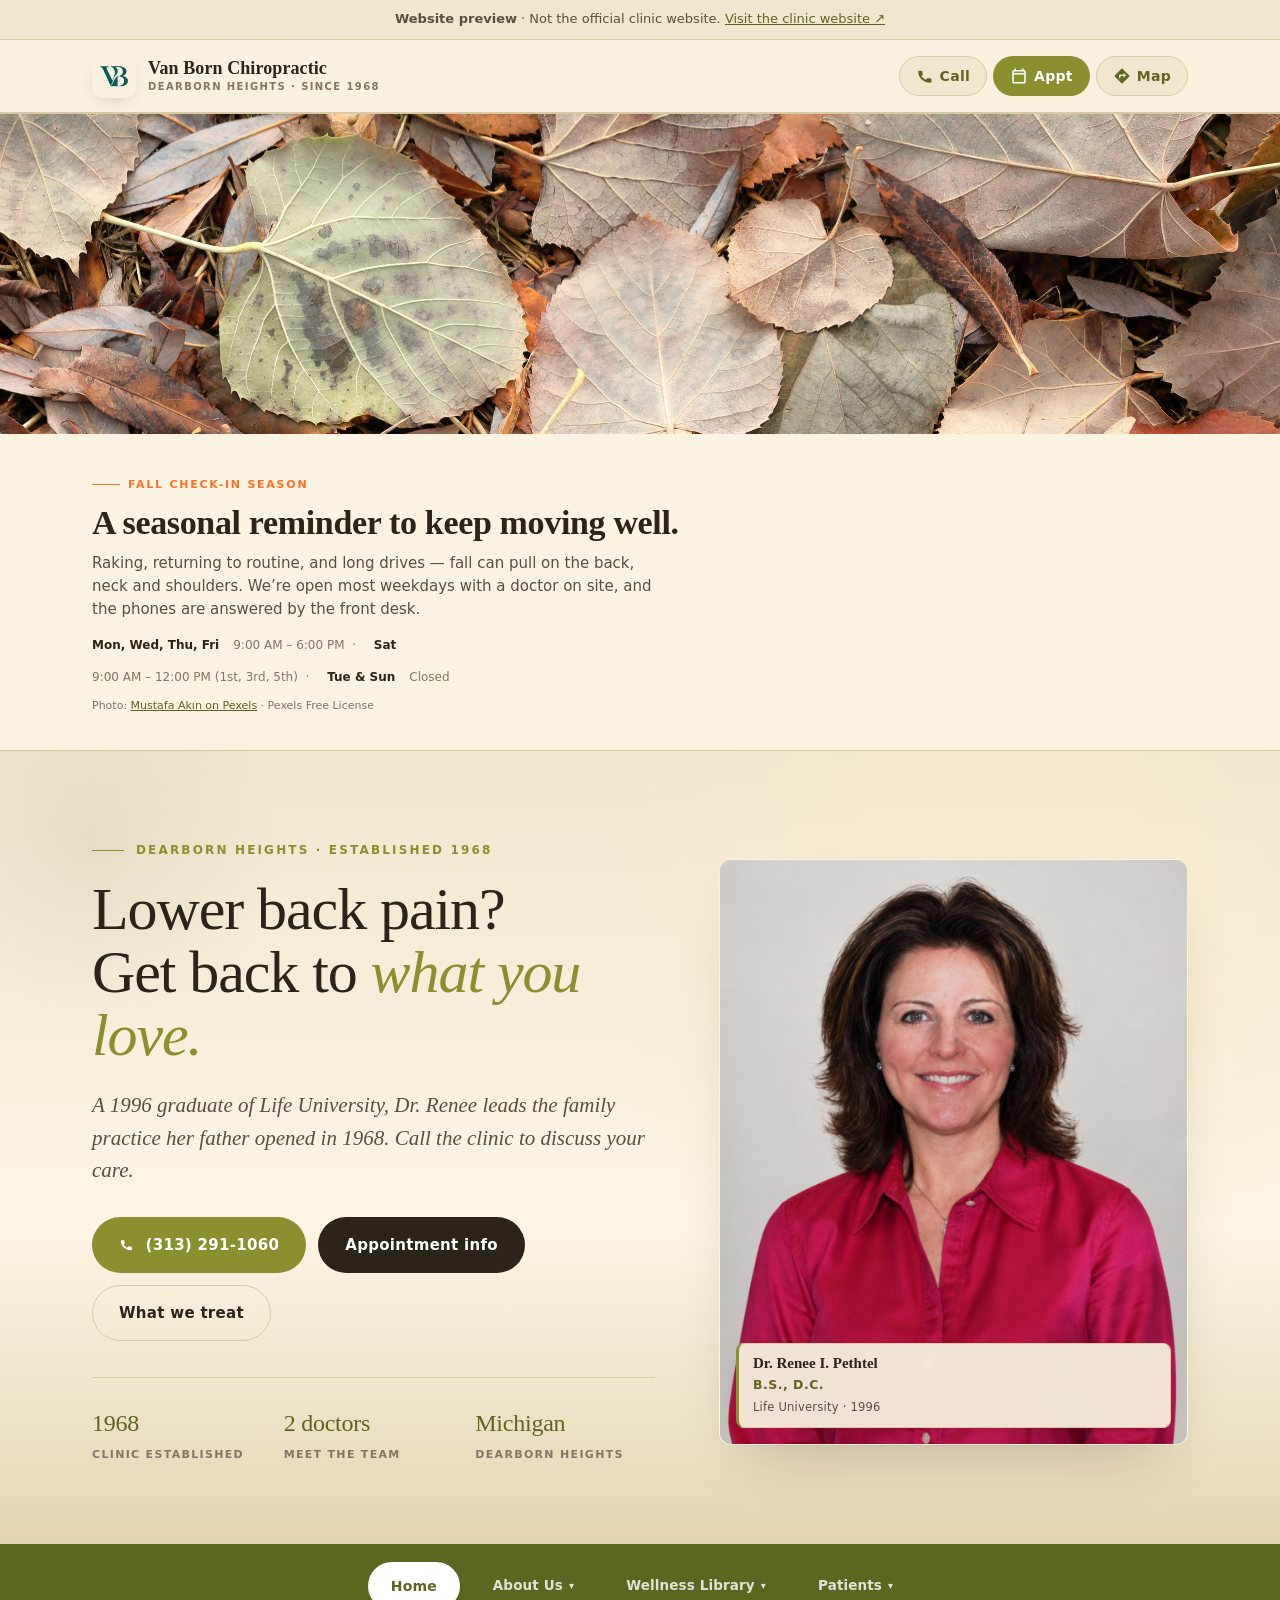
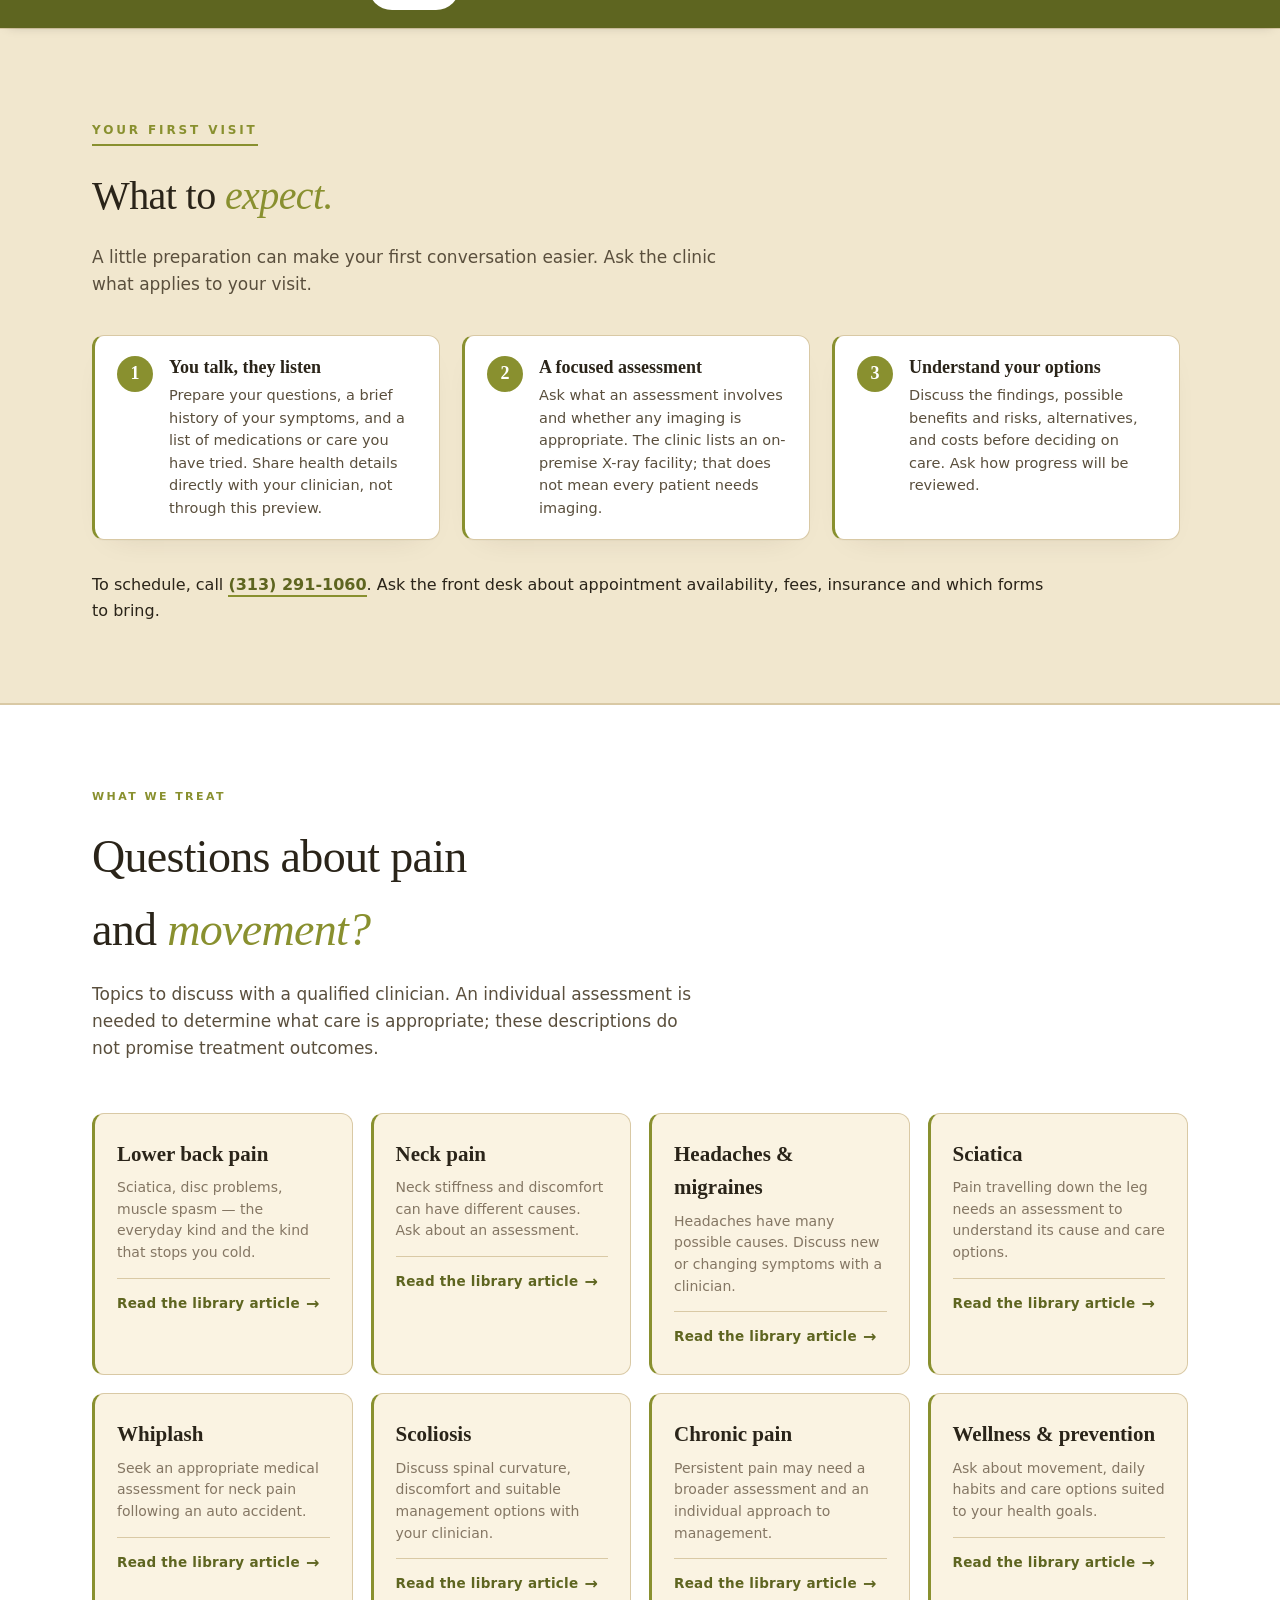
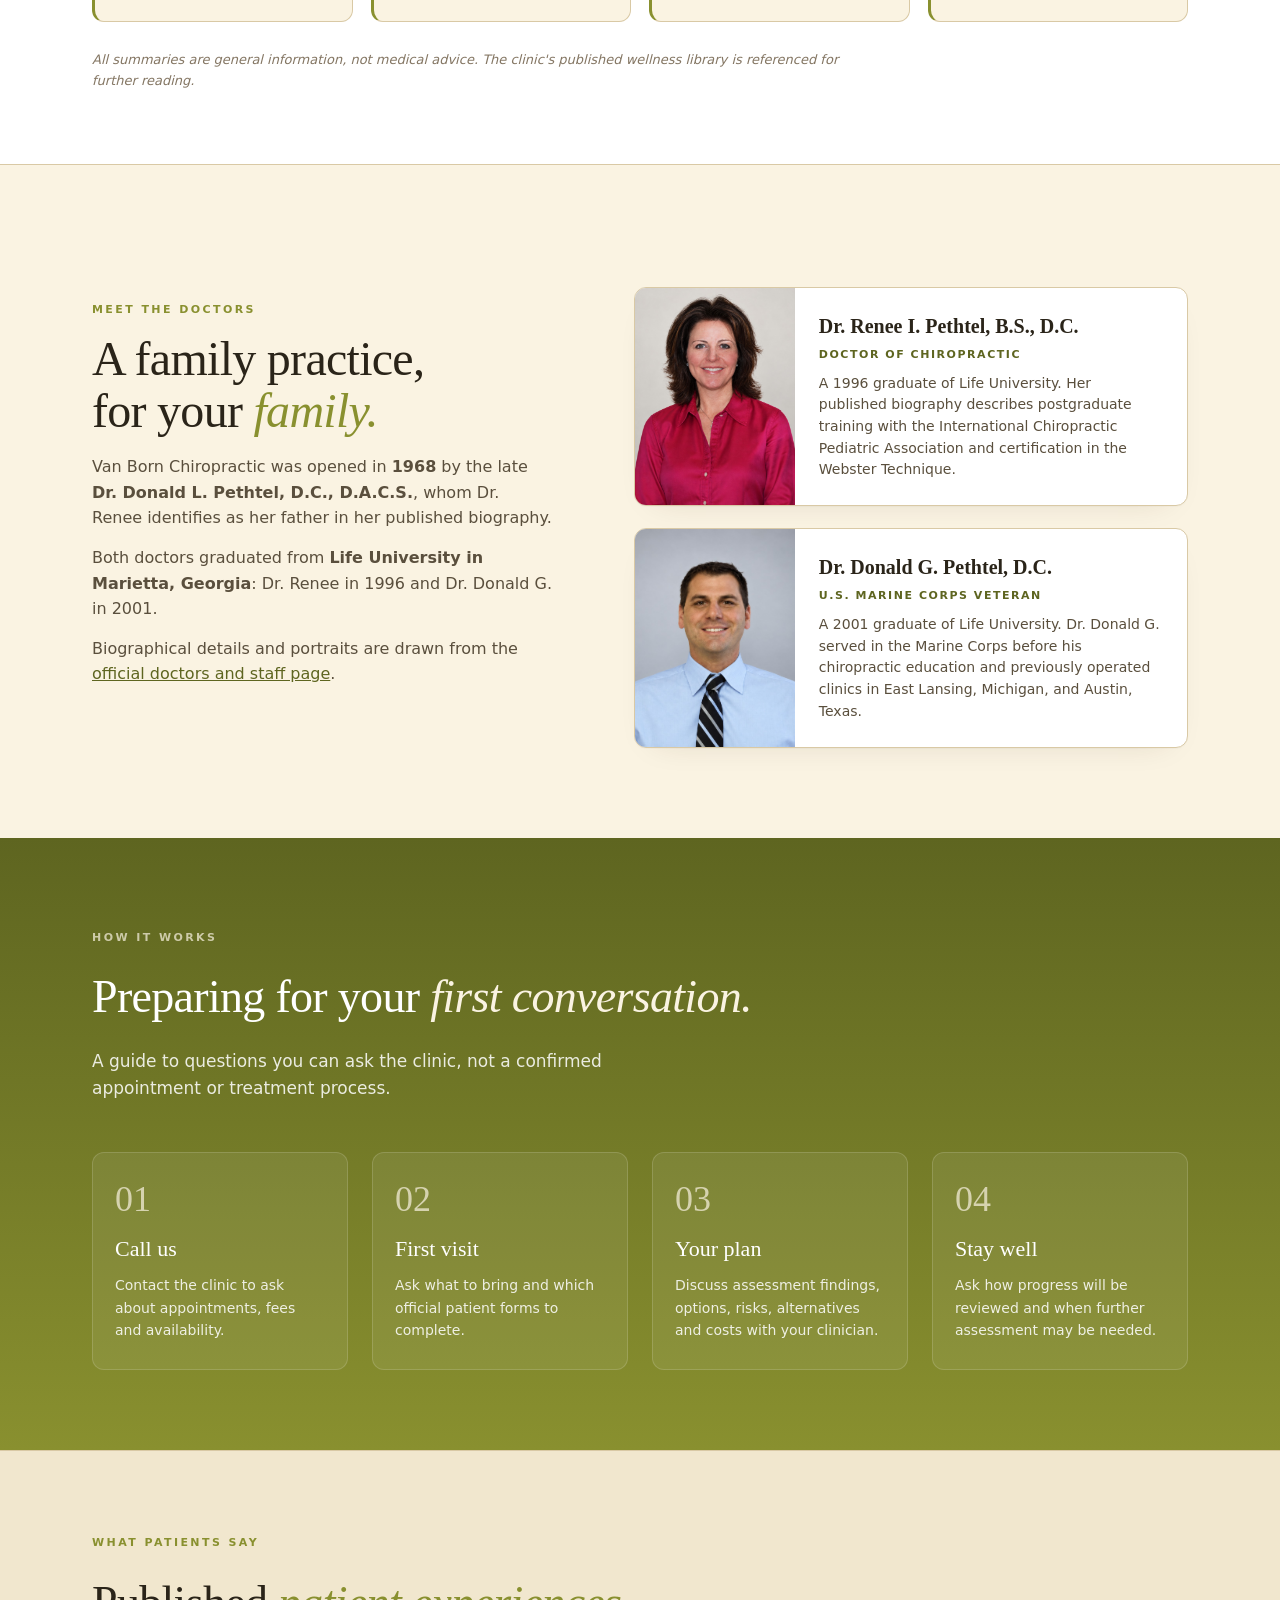
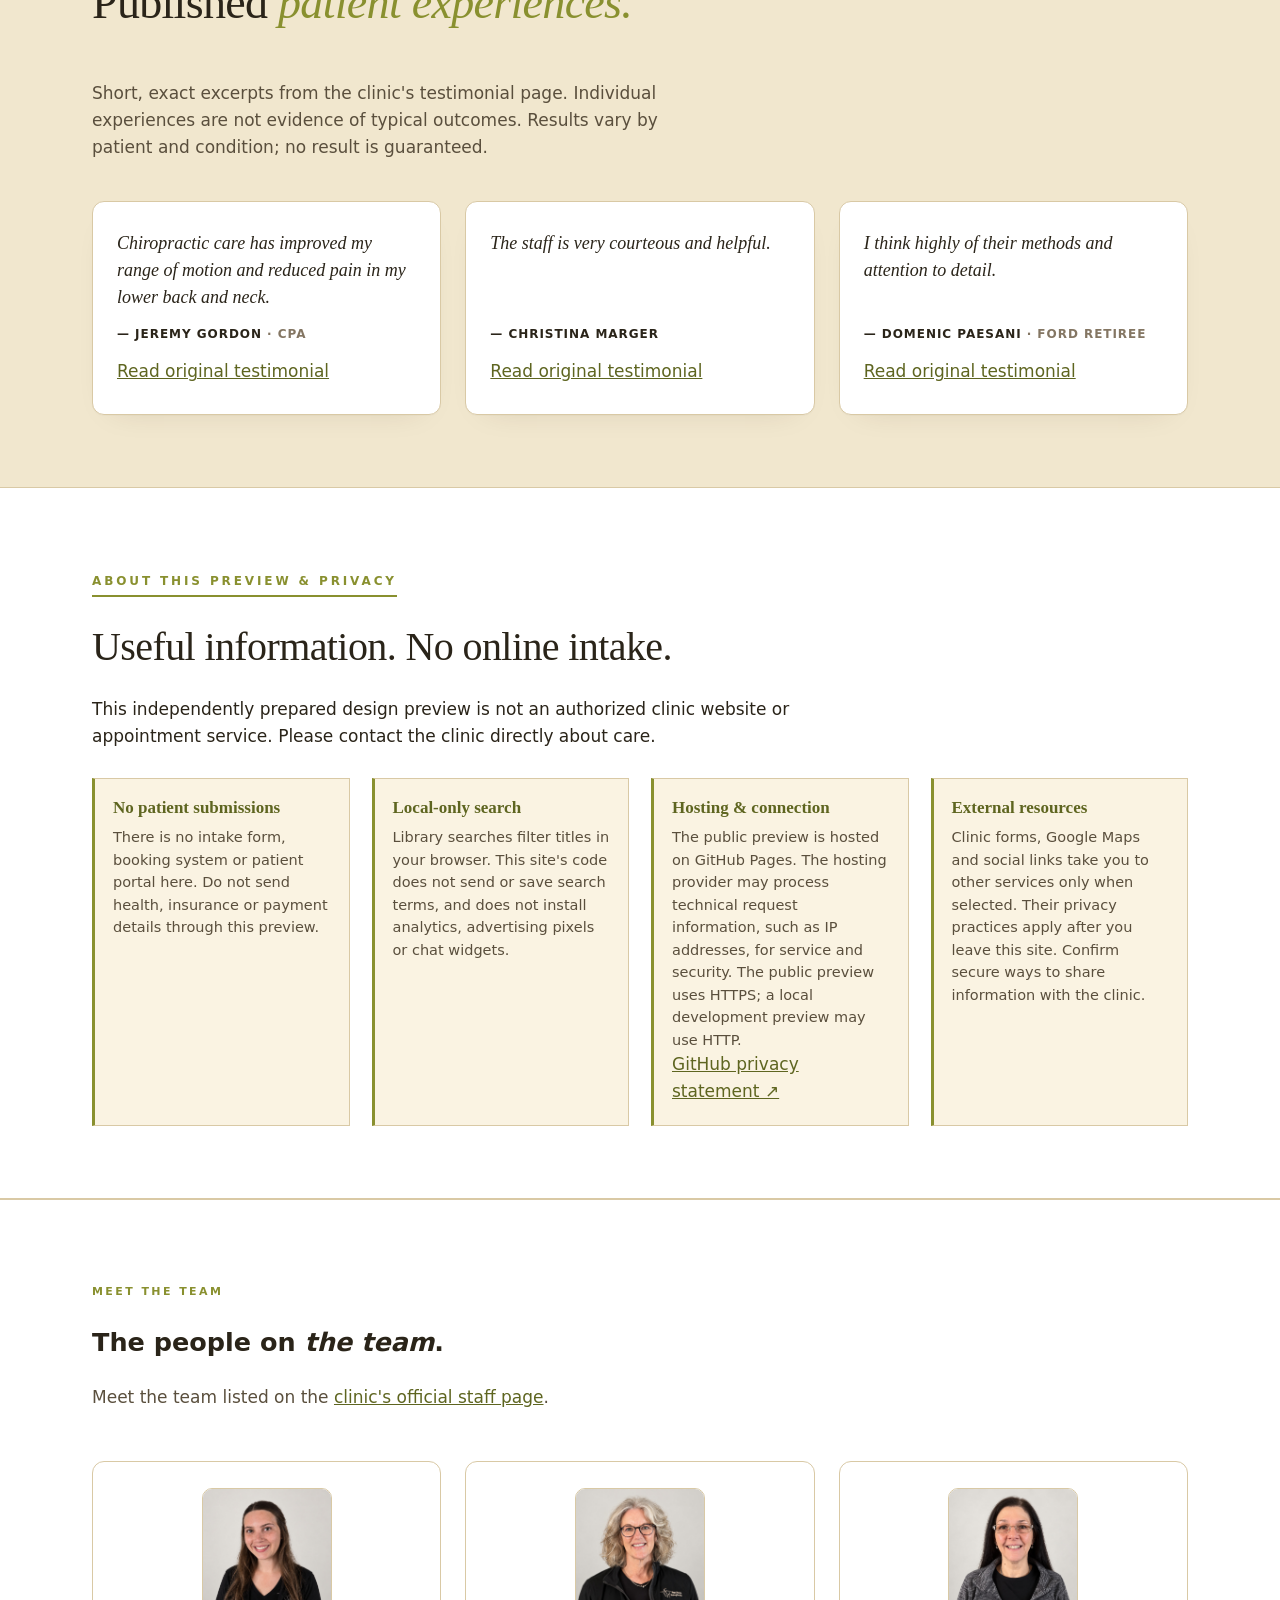
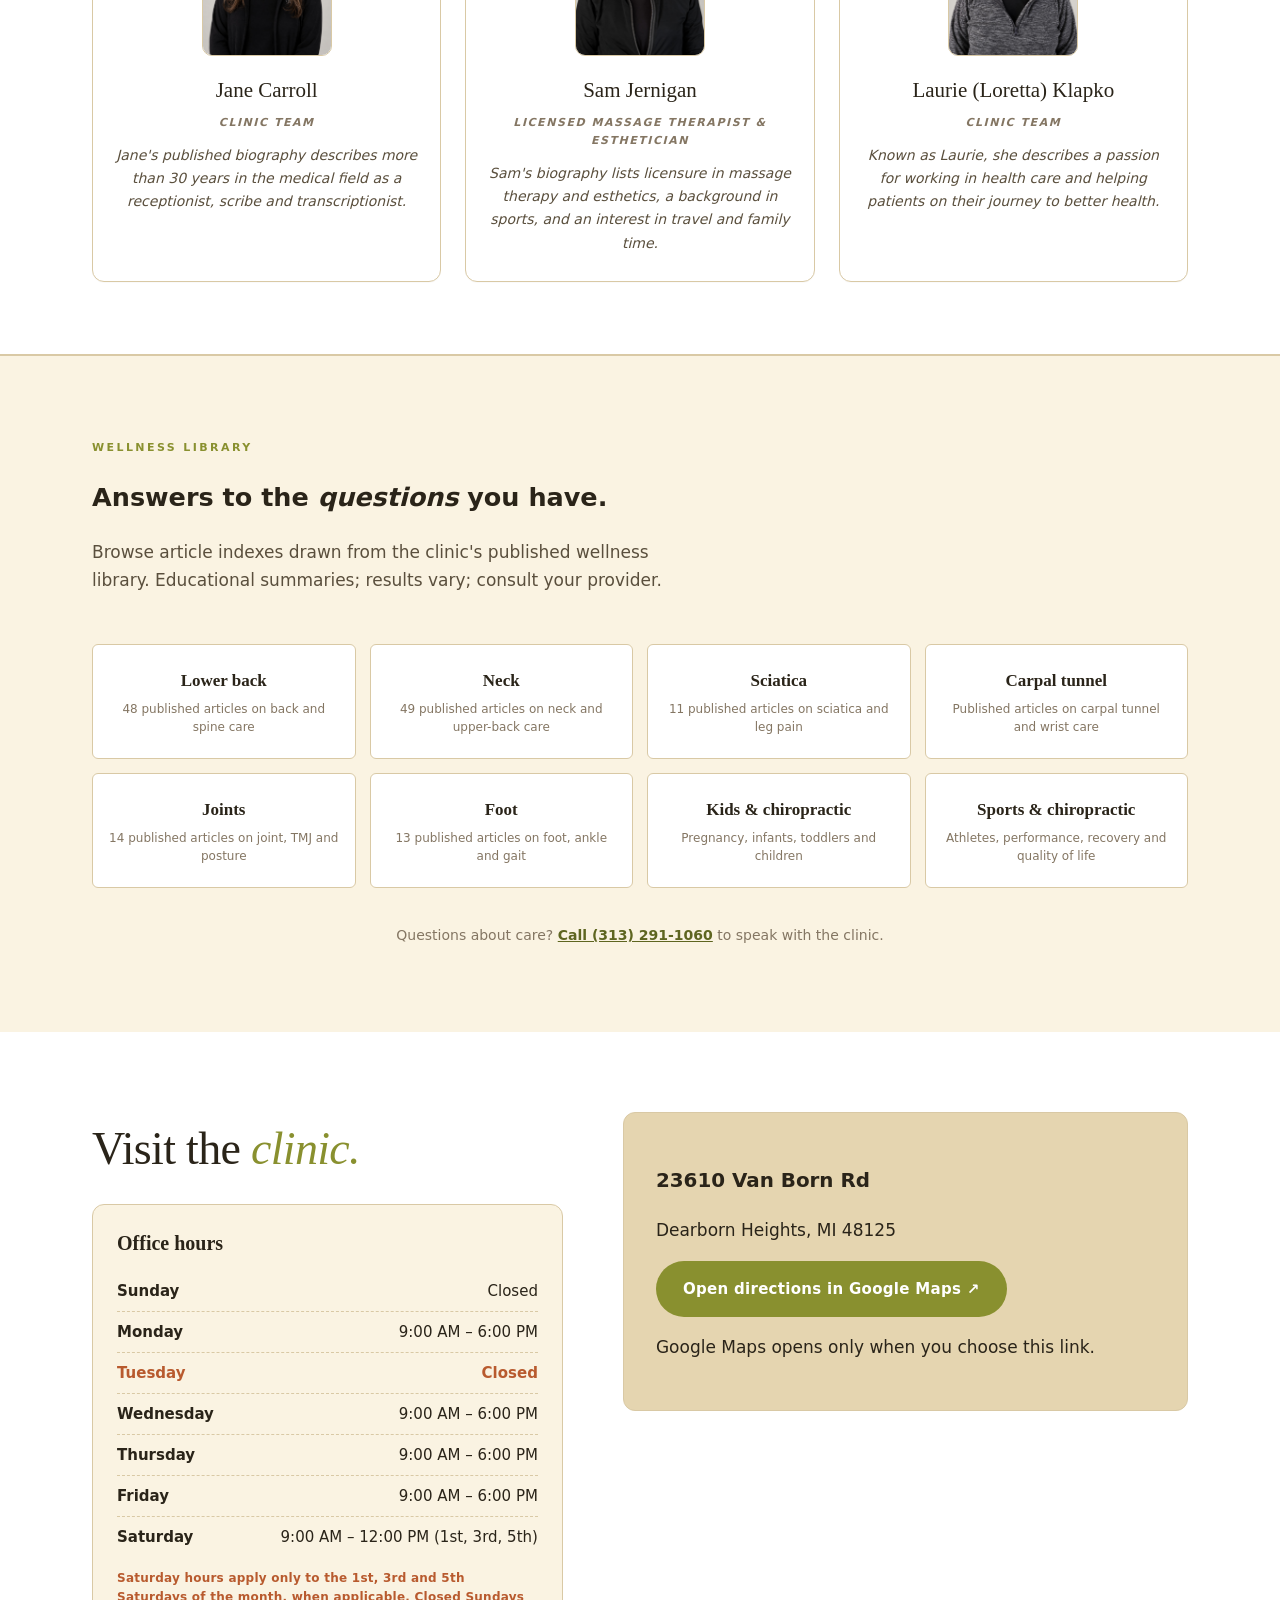
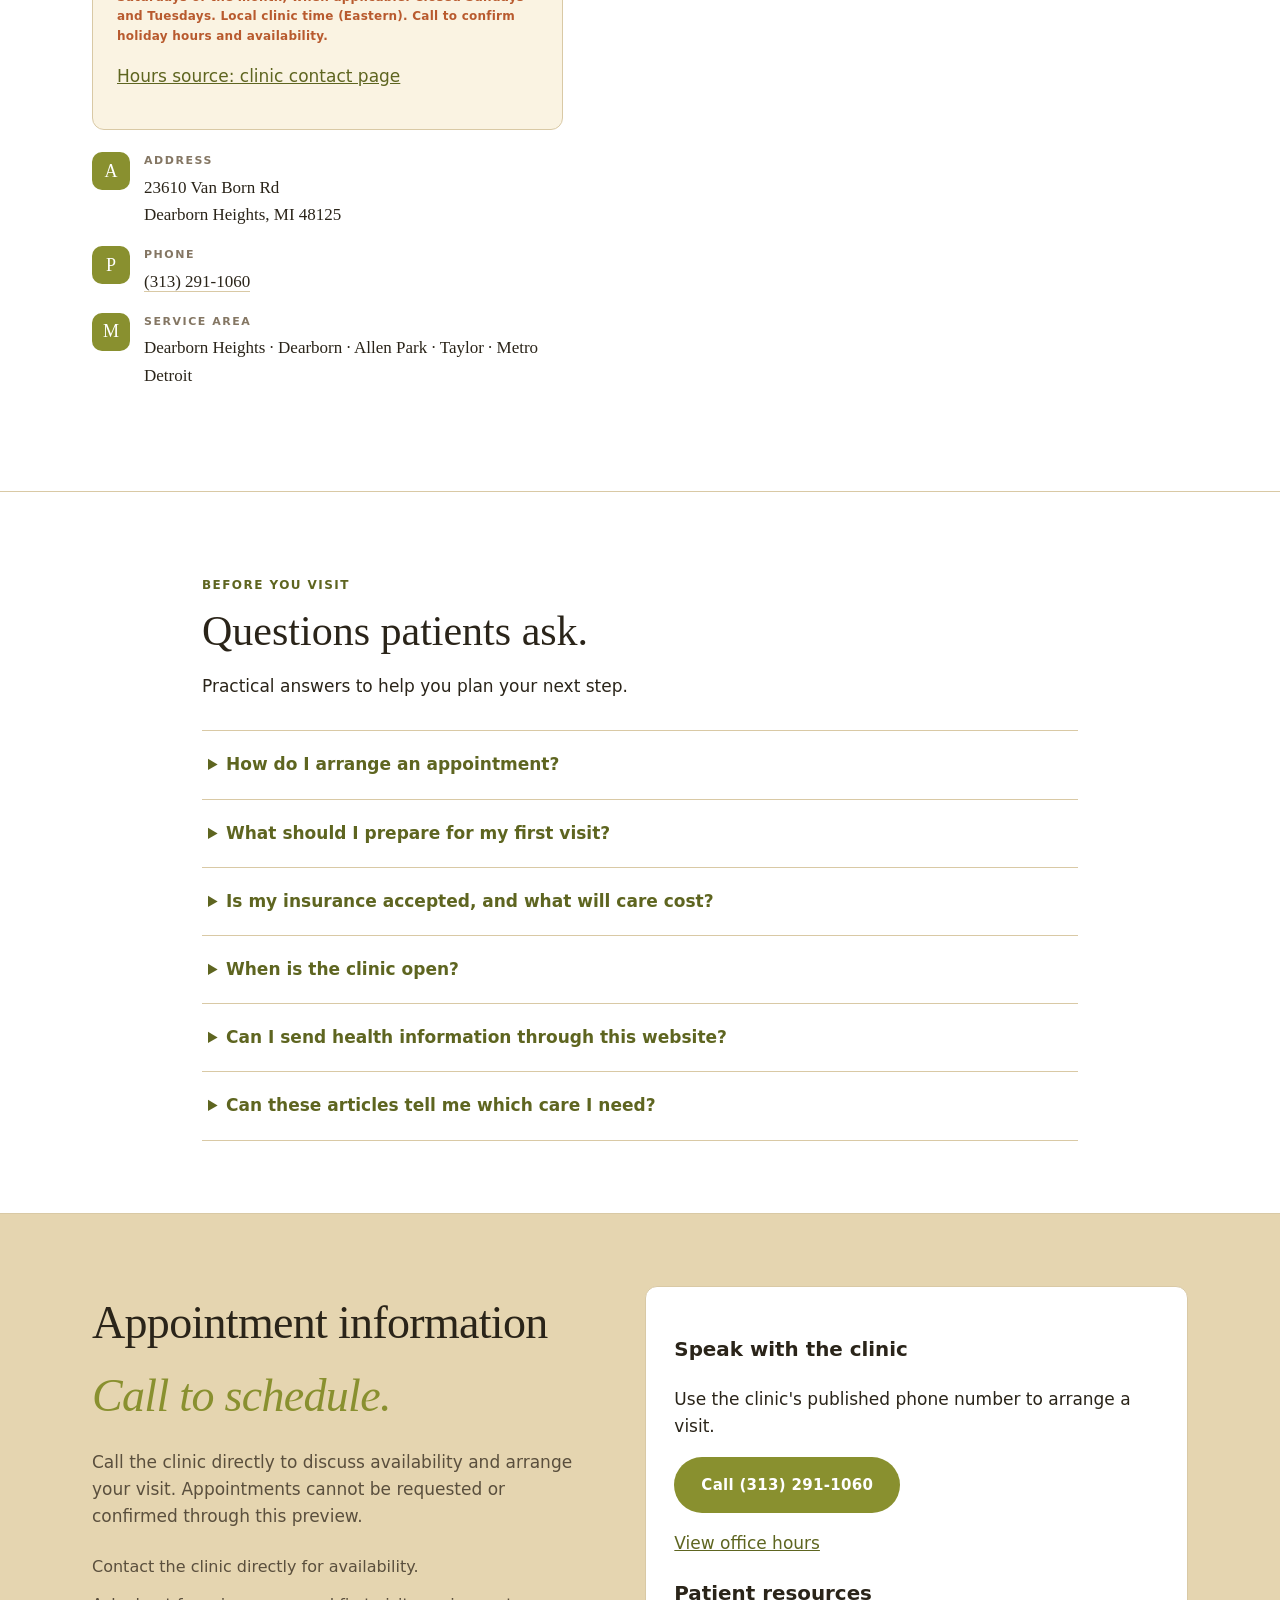
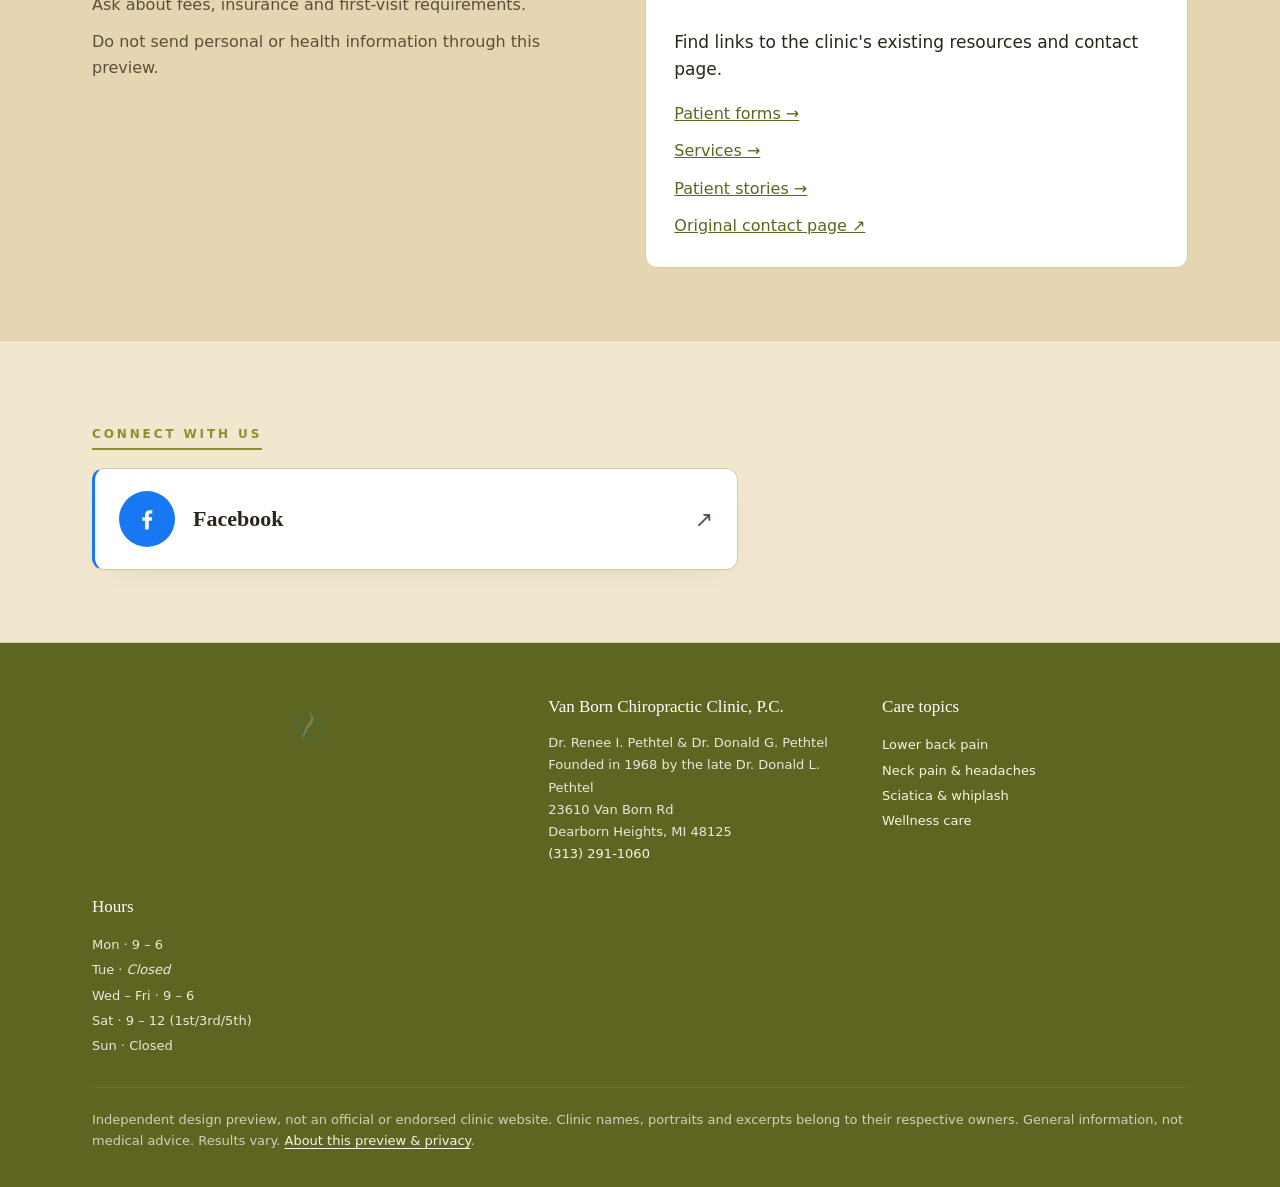
==== commit c079dfc1: "Move autumn photo to top, keep header buttons in single row" ====
--- a/index.html
+++ b/index.html
@@ -1051,6 +1051,25 @@
     </nav>
   </div>
 </header>
+
+<!-- AUTUMN THEME 2026-10-08 — homepage photo header. Revert in March. -->
+<section class="autumn-hero" aria-labelledby="autumn-eyebrow">
+  <div class="autumn-photo" role="img" aria-label="Autumn leaves scattered on a forest floor — seasonal header photograph by Mustafa Akın, Pexels"></div>
+  <div class="wrap autumn-content">
+    <p class="eyebrow" id="autumn-eyebrow">Fall check-in season</p>
+    <h2>A seasonal reminder to keep moving well.</h2>
+    <p>Raking, returning to routine, and long drives — fall can pull on the
+    back, neck and shoulders. We&rsquo;re open most weekdays with a doctor on
+    site, and the phones are answered by the front desk.</p>
+    <p class="accent-meta">
+      <strong>Mon, Wed, Thu, Fri</strong> 9:00 AM – 6:00 PM
+      &nbsp;·&nbsp; <strong>Sat</strong> 9:00 AM – 12:00 PM (1st, 3rd, 5th)
+      &nbsp;·&nbsp; <strong>Tue &amp; Sun</strong> Closed
+    </p>
+    <p class="autumn-credit">Photo: <a href="https://www.pexels.com/photo/autumn-fallen-leaves-on-forest-floor-29429363/" target="_blank" rel="noopener">Mustafa Akın on Pexels</a> · Pexels Free License</p>
+  </div>
+</section>
+
 
 <!-- ===========================================================
      HERO
@@ -1129,23 +1148,7 @@
      FIRST VISIT — what to expect (cohort staple: Haywood, Razmik,
      Stony Brook all have a similar "first visit" pathway).
      =========================================================== -->
-<!-- AUTUMN THEME 2026-10-08 — homepage photo header. Revert in March. -->
-<section class="autumn-hero" aria-labelledby="autumn-eyebrow">
-  <div class="autumn-photo" role="img" aria-label="Autumn leaves scattered on a forest floor — seasonal header photograph by Mustafa Akın, Pexels"></div>
-  <div class="wrap autumn-content">
-    <p class="eyebrow" id="autumn-eyebrow">Fall check-in season</p>
-    <h2>A seasonal reminder to keep moving well.</h2>
-    <p>Raking, returning to routine, and long drives — fall can pull on the
-    back, neck and shoulders. We&rsquo;re open most weekdays with a doctor on
-    site, and the phones are answered by the front desk.</p>
-    <p class="accent-meta">
-      <strong>Mon, Wed, Thu, Fri</strong> 9:00 AM – 6:00 PM
-      &nbsp;·&nbsp; <strong>Sat</strong> 9:00 AM – 12:00 PM (1st, 3rd, 5th)
-      &nbsp;·&nbsp; <strong>Tue &amp; Sun</strong> Closed
-    </p>
-    <p class="autumn-credit">Photo: <a href="https://www.pexels.com/photo/autumn-fallen-leaves-on-forest-floor-29429363/" target="_blank" rel="noopener">Mustafa Akın on Pexels</a> · Pexels Free License</p>
-  </div>
-</section>
+
 
 <section class="first-visit" id="first-visit">
   <div class="wrap">
--- a/assets/site.css
+++ b/assets/site.css
@@ -34,22 +34,29 @@
 
 /* ----- AUTUMN PALETTE — currently active, subtle accent ----- */
 .theme-autumn {
-  --c-green:       #6b3a1f;       /* chestnut — calmer than auburn */
-  --c-green-dark:  #3a1f10;       /* walnut */
-  --c-green-light: #8a5a3a;       /* cinnamon */
-  --c-cream:       #f7eeda;       /* warmer cream */
-  --c-cream-2:     #ecdcbc;       /* wheat */
-  --c-cream-3:     #d8b890;       /* caramel cream */
-  --c-ink:         #2a1d10;       /* coffee */
-  --c-ink-soft:    #4a3a26;       /* espresso */
-  --c-muted:       #7a6450;       /* taupe */
-  --c-line:        #c8a878;       /* caramel */
-  --c-brass:       #b07c2e;       /* ochre */
-  --c-rust:        #8a3e1a;       /* muted rust */
-  --autumn-1:      #c87a2e;       /* ochre leaf */
-  --autumn-2:      #a85428;       /* burnt sienna */
-  --autumn-3:      #6b3a1f;       /* chestnut */
-  --autumn-ink:    #3a1f10;       /* walnut */
+  /* Primary palette: autumn-foliage 5 swatches */
+  --c-green:       #89902F;       /* olive green (CTAs, accents) */
+  --c-green-dark:  #5e6520;       /* darker olive (hover/pressed) */
+  --c-green-light: #a3aa45;       /* lighter olive (subtle accents) */
+  --c-yellow:      #FCB829;       /* warm yellow (highlights) */
+  --c-orange:      #FE7126;       /* burnt orange (accent) */
+  --c-red:         #F04032;       /* brick red (emphasis only) */
+  --c-brown:       #875D4A;       /* warm brown (secondary text, dividers) */
+  /* Parchment neutrals: soft on the eyes for older viewers */
+  --c-cream:       #FAF3E2;       /* parchment — warm cream paper */
+  --c-cream-2:     #F1E7CE;       /* wheat — slightly deeper */
+  --c-cream-3:     #E5D5B0;       /* linen — card / divider */
+  --c-ink:         #2A2419;       /* deep walnut — text, softer than black */
+  --c-ink-soft:    #5A4F3D;       /* walnut — secondary text */
+  --c-muted:       #847663;       /* taupe — meta text */
+  --c-line:        #D9C9A5;       /* divider line */
+  --c-brass:       #B89360;       /* brass / ochre (legacy token) */
+  --c-rust:        #B85A2E;       /* rust accent (legacy token) */
+  /* Accent token aliases — keep names so existing CSS still works */
+  --autumn-1:      #FCB829;       /* yellow */
+  --autumn-2:      #FE7126;       /* orange */
+  --autumn-3:      #89902F;       /* olive */
+  --autumn-ink:    #2A2419;       /* walnut */
 }
 
 :root {
@@ -68,8 +75,10 @@
   color: var(--c-ink);
   line-height: 1.6;
   font-size: 17px;
-  /* subtle paper grain */
-  background-image: url("data:image/svg+xml;utf8,<svg xmlns='http://www.w3.org/2000/svg' width='240' height='240'><filter id='n'><feTurbulence type='fractalNoise' baseFrequency='0.85' numOctaves='2' stitchTiles='stitch'/><feColorMatrix values='0 0 0 0 0.16 0 0 0 0 0.14 0 0 0 0 0.10 0 0 0 0.04 0'/></filter><rect width='240' height='240' filter='url(%23n)'/></svg>");
+  /* Soft parchment texture: cream base + barely-there warm noise for
+     "old paper" feel without the busy grain. Soft on the eyes. */
+  background-image: url("data:image/svg+xml;utf8,<svg xmlns='http://www.w3.org/2000/svg' width='320' height='320'><filter id='p'><feTurbulence type='fractalNoise' baseFrequency='0.55' numOctaves='2' stitchTiles='stitch'/><feColorMatrix values='0 0 0 0 0.53 0 0 0 0 0.36 0 0 0 0 0.29 0 0 0 0 0.035 0'/></filter><rect width='320' height='320' filter='url(%23p)'/></svg>");
+  background-attachment: fixed;
 }
 img { max-width: 100%; height: auto; display: block; }
 a { color: var(--c-green-dark); }
@@ -86,7 +95,7 @@
   position: sticky; top: 0; z-index: 50;
   backdrop-filter: blur(8px);
   -webkit-backdrop-filter: blur(8px);
-  background: rgba(247, 238, 218, 0.94);
+  background: rgba(250, 243, 226, 0.94);
 }
 header.top .wrap {
   display: flex; align-items: center; justify-content: space-between;
@@ -1375,64 +1384,54 @@
 @media (max-width: 539px) {
   header.top { position: static; }
   nav.topnav { position: sticky; top: 0; z-index: 40; }
+  /* On narrow screens, keep the header in a single row: brand on the left,
+     three action buttons in one row on the right. No stacking, no grid. */
   header.top .wrap {
-    flex-direction: column;
-    align-items: stretch;
-    gap: 10px;
-    padding: 14px 16px 12px;
+    flex-direction: row;
+    align-items: center;
+    justify-content: space-between;
+    gap: 8px;
+    padding: 12px 14px;
   }
-  /* Logo row: center brand block, breathe more on the spine mark */
   .brand {
-    width: 100%;
-    justify-content: center;
-    text-align: center;
-    gap: 12px;
-    padding: 4px 0 6px;
+    flex: 0 0 auto;
+    gap: 8px;
   }
   .brand img {
-    width: 56px;
-    height: 56px;
+    width: 40px;
+    height: 40px;
   }
-  .brand .name { font-size: 19px; line-height: 1.1; }
-    .brand .name small { font-size: 10.5px; letter-spacing: .12em; }
-  /* Action rows: one full-width primary, then a 1/2 + 1/2 secondary grid */
+  .brand .name { font-size: 15px; line-height: 1.05; }
+  .brand .name small { font-size: 9.5px; letter-spacing: .12em; }
+  /* All three buttons in a single row, equal width, no stacking */
   .header-icons {
-    display: grid;
-    grid-template-columns: 1fr 1fr;
-    gap: 8px;
-    width: 100%;
-    margin-top: 2px;
+    display: flex;
+    flex: 1 1 auto;
+    min-width: 0;
+    gap: 5px;
+    align-items: center;
+    justify-content: flex-end;
+    overflow: hidden;
   }
-  /* Make the FIRST .hi (Call) span both columns at the top */
+  .header-icons .hi {
+    flex: 1 1 0;
+    min-width: 0;
+    justify-content: center;
+    padding: 9px 4px;
+    font-size: 11.5px;
+    gap: 4px;
+    white-space: nowrap;
+    overflow: hidden;
+  }
+  .header-icons .hi span:not(.num) { display: none; }
+  .header-icons .hi svg { width: 14px; height: 14px; }
   .header-icons .hi:first-child {
-    grid-column: 1 / -1;
-    justify-content: center;
-    padding: 14px 12px;
-    font-size: 15px;
     background: var(--c-green);
     color: #fff;
     border-color: transparent;
   }
   .header-icons .hi:first-child:hover {
     background: var(--c-green-dark);
-  }
-  .header-icons .hi:first-child svg { width: 18px; height: 18px; }
-  /* The other two (Appt, Map) sit on the second row, cream pills */
-  .header-icons .hi {
-    justify-content: center;
-    padding: 12px 8px;
-    font-size: 13px;
-  }
-  .header-icons .hi svg { width: 16px; height: 16px; }
-  .header-icons .hi span { display: inline; }
-  /* Subtle top divider between logo row and action row */
-  .header-icons::before {
-    content: "";
-    grid-column: 1 / -1;
-    height: 1px;
-    background: var(--c-line);
-    opacity: .7;
-    margin: 4px 0 0;
   }
   /* Section-nav pills below header: smaller, single horizontal scroll, less visual weight */
   .topnav .wrap {
@@ -1452,7 +1451,7 @@
     white-space: nowrap;
   }
   .topnav .demo-pill {
-    margin-right: auto; /* keep DEMO on the left while tabs scroll */
+    margin-right: auto;
     font-size: 11px;
     padding: 4px 8px;
   }
